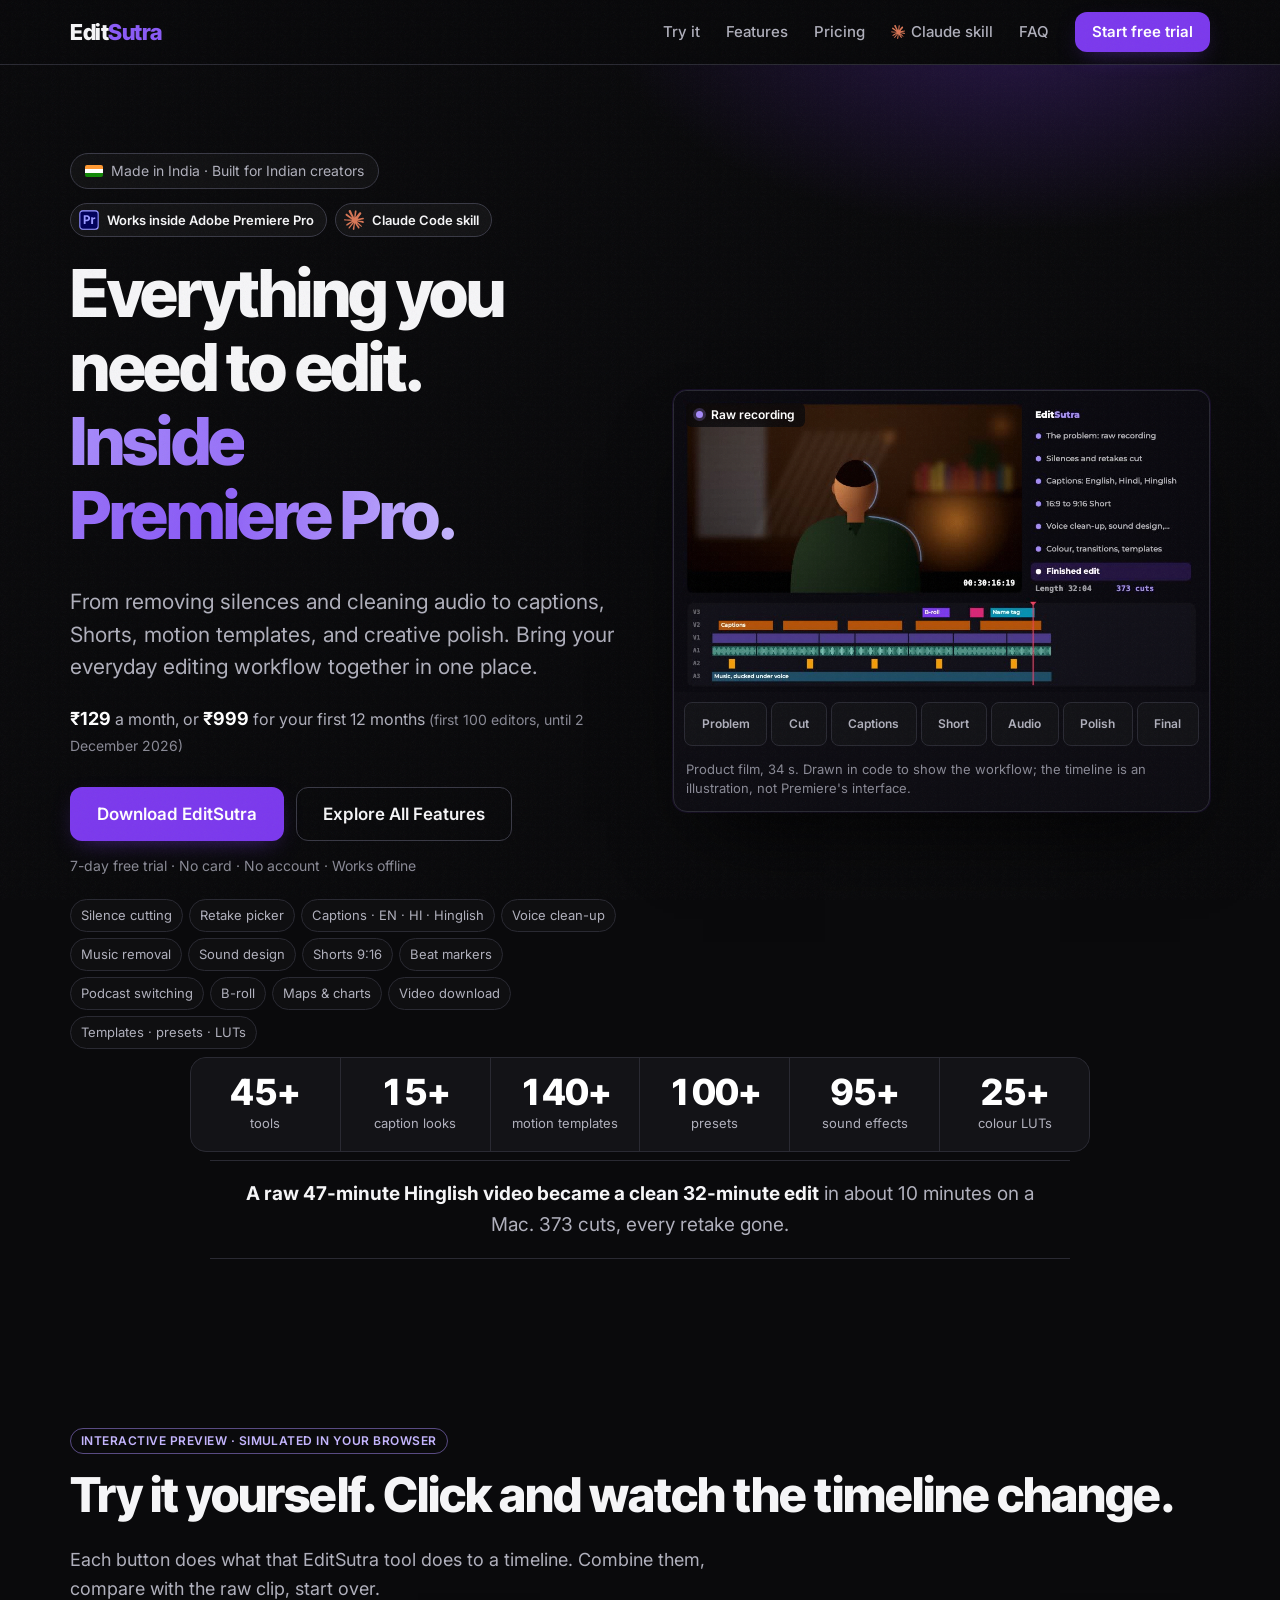
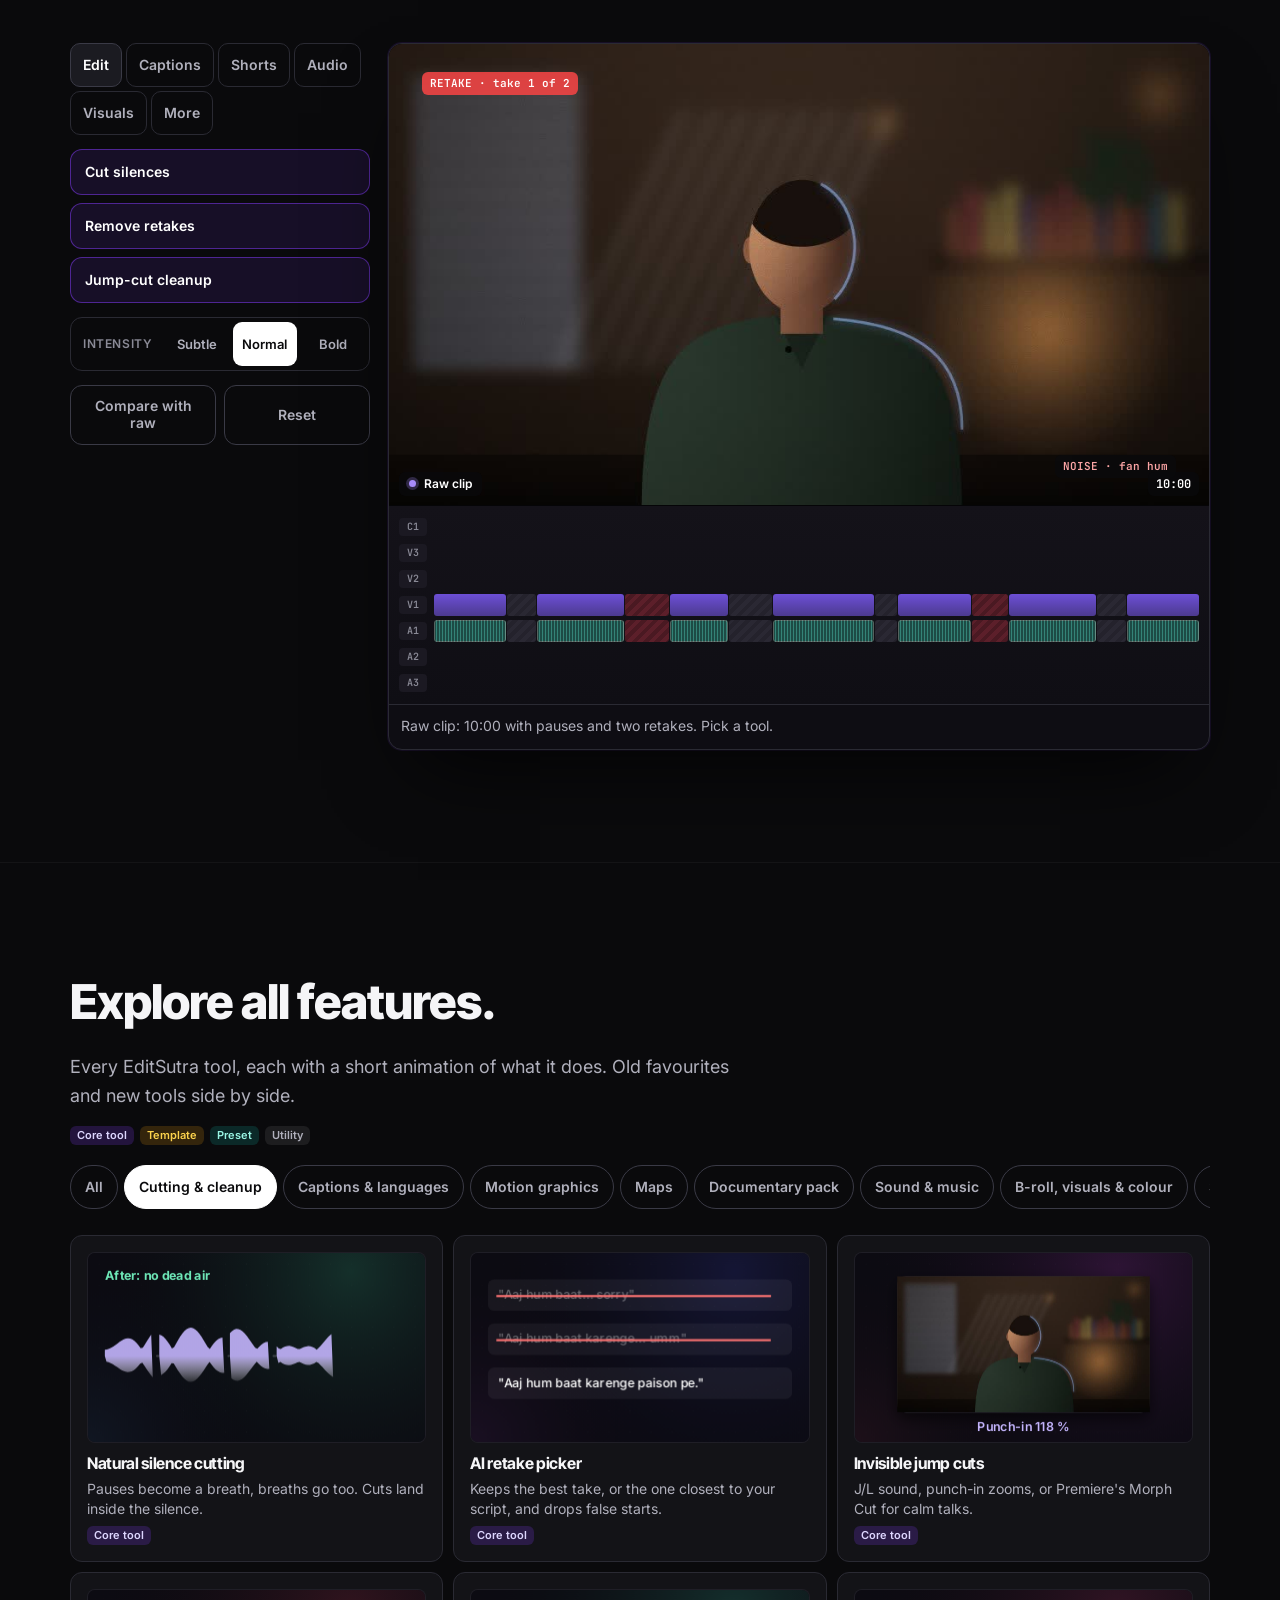
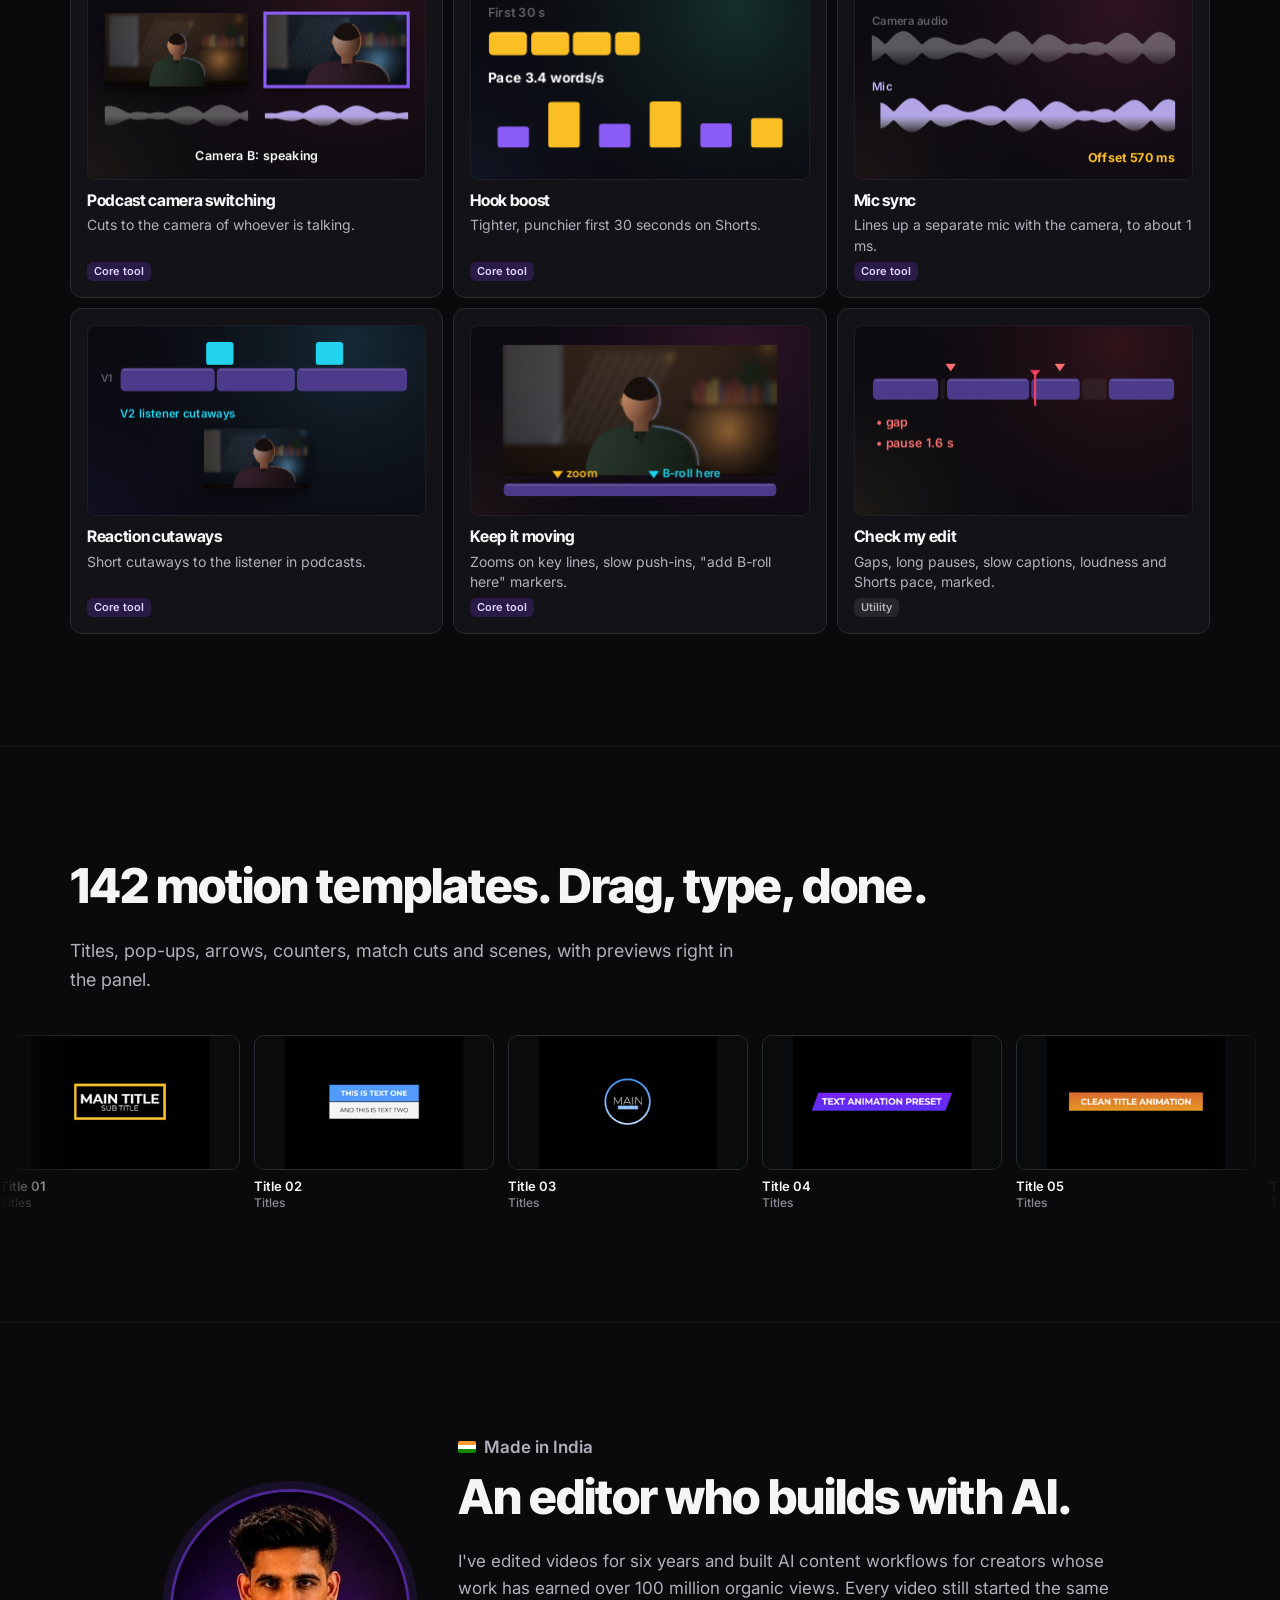
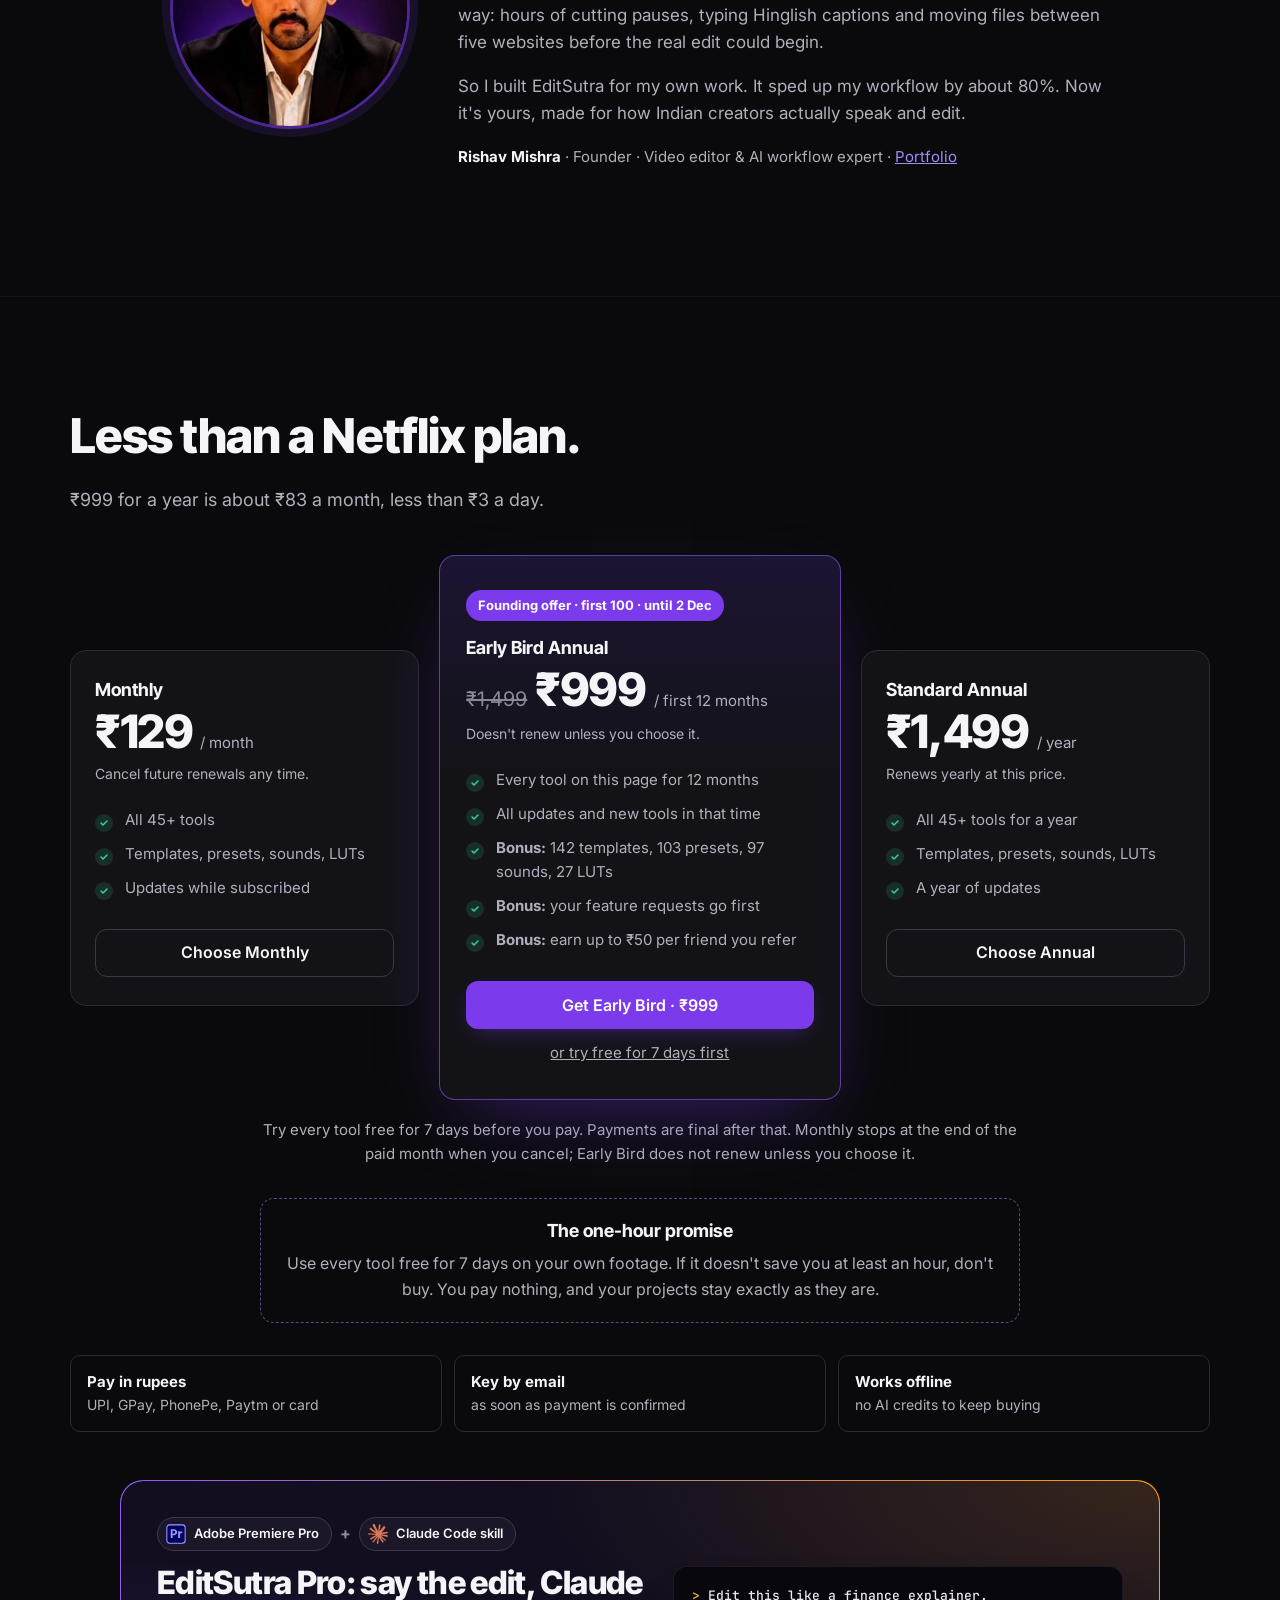
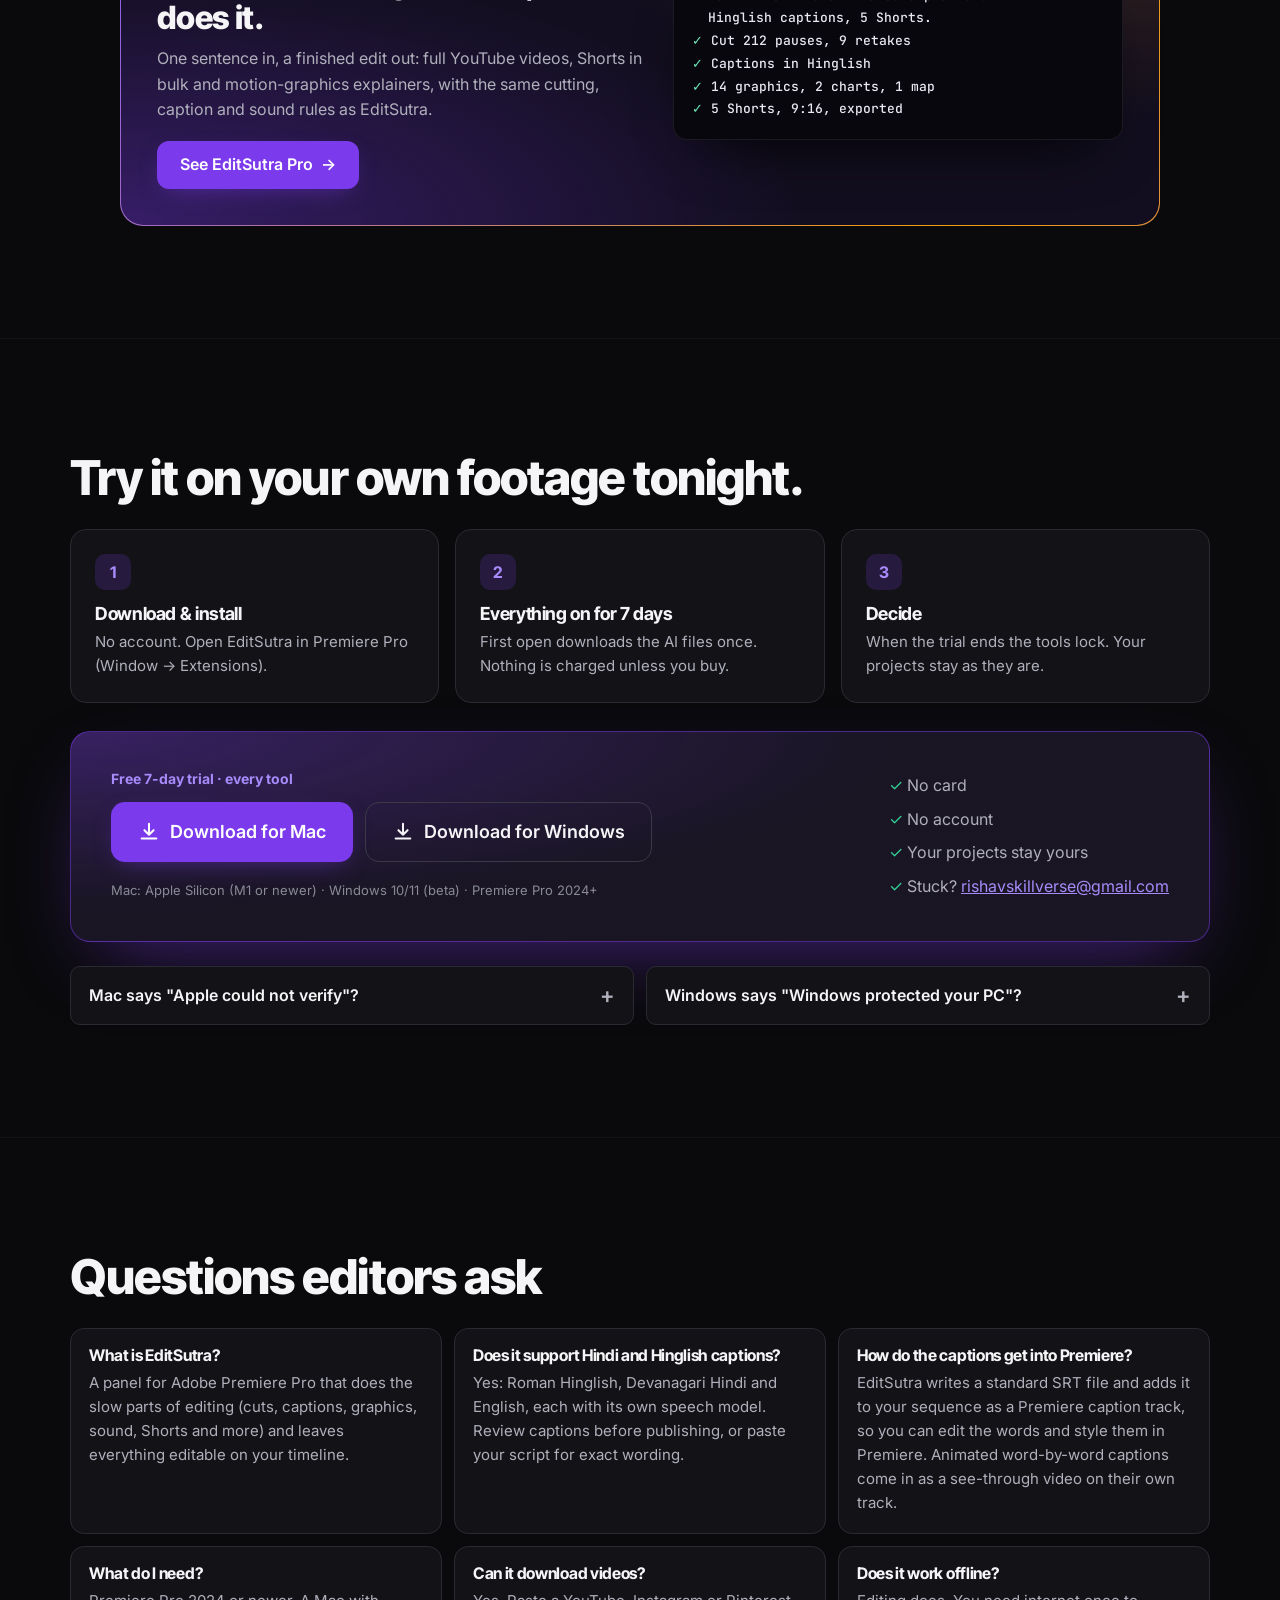
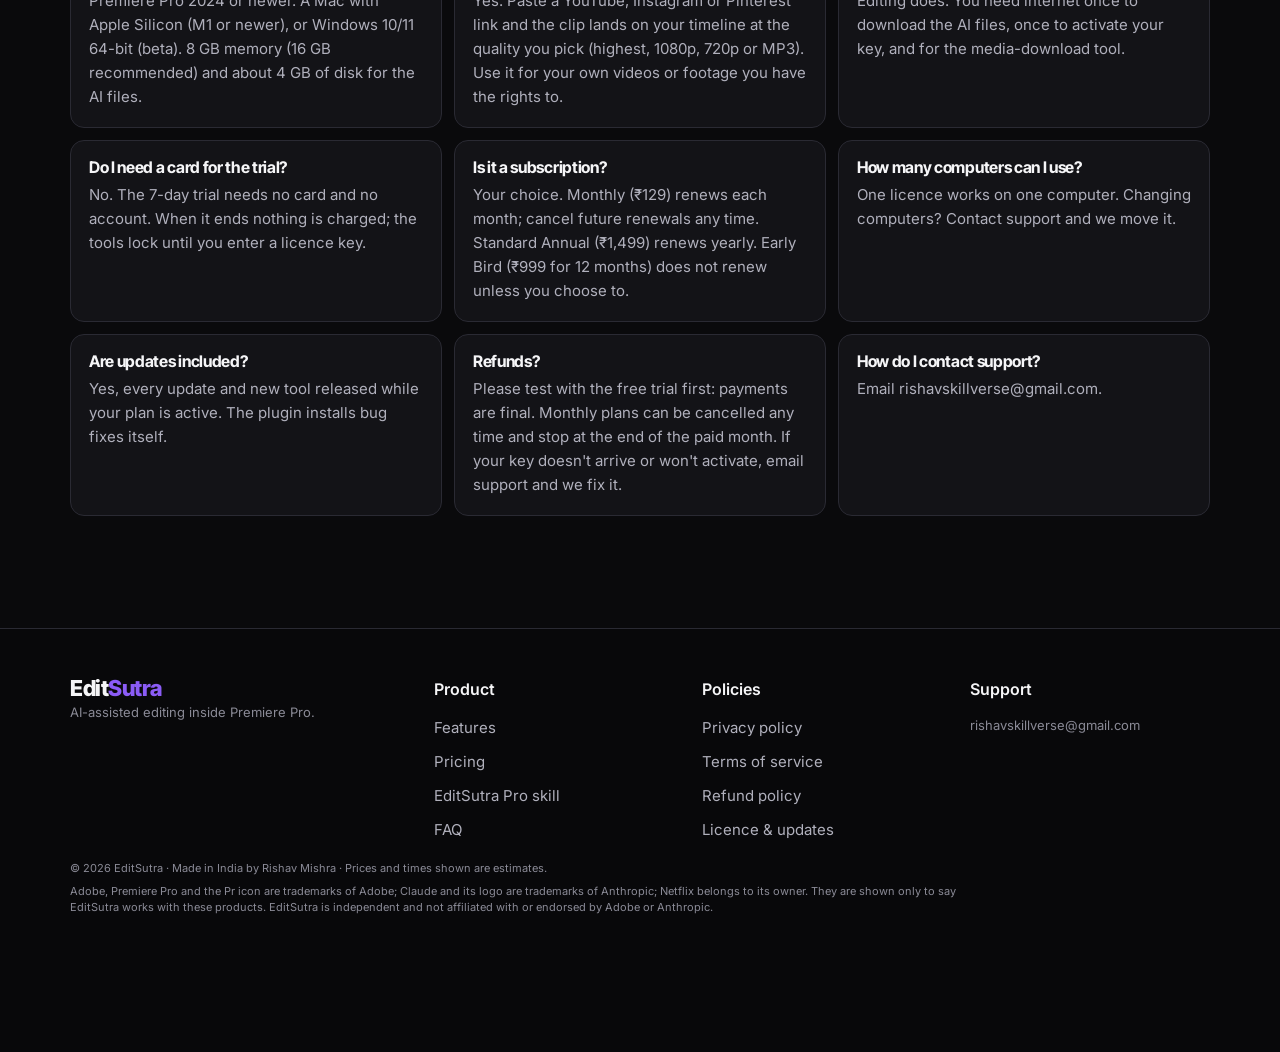
==== index.html @ cefbdf2f "Website source: founding deadline, landing-page pass, perf Co-Authored-By: Claude Opus 5.5 <noreply@" ====
<!doctype html>
<html lang="en">
<head>
<script>if(location.hostname==="rishavm713-create.github.io")location.replace("https://editsutra.github.io/"+location.pathname.replace(/^\/editsutra\/?/,"")+location.search+location.hash)</script>
<meta charset="utf-8">
<meta name="viewport" content="width=device-width, initial-scale=1">
<title>EditSutra: Everything You Need to Edit, Inside Premiere Pro</title>
<meta name="description" content="Silence and retake cutting, Hindi, Hinglish and English captions, voice clean-up, music removal, sound design, Shorts, 140+ templates, presets and LUTs, inside Adobe Premiere Pro. Works offline. Free for 7 days.">
<link rel="canonical" href="https://editsutra.github.io/" id="canonical">
<meta property="og:type" content="website">
<meta property="og:title" content="EditSutra: Raw footage in. Finished video out.">
<meta property="og:description" content="45+ AI editing tools inside Premiere Pro for Hindi, Hinglish and English creators. 7-day free trial. Founding offer: ₹999 for your first 12 months.">
<meta property="og:image" content="https://editsutra.github.io/assets/og.png">
<meta name="twitter:card" content="summary_large_image">
<meta name="theme-color" content="#0a0a0c">
<link rel="icon" href="favicon.svg?v=48" type="image/svg+xml">
<link rel="preconnect" href="https://fonts.googleapis.com">
<link rel="preconnect" href="https://fonts.gstatic.com" crossorigin>
<link href="https://fonts.googleapis.com/css2?family=Inter+Tight:wght@600;700;800&family=Inter:wght@400;500;600&family=JetBrains+Mono:wght@500;600&display=swap" rel="stylesheet">
<link rel="stylesheet" href="styles.css?v=48">
<script type="application/ld+json">{"@context":"https://schema.org","@type":"SoftwareApplication","name":"EditSutra","applicationCategory":"MultimediaApplication","operatingSystem":"macOS, Windows","description":"Editing panel for Adobe Premiere Pro: silence and retake cutting, Hindi, Hinglish and English captions, voice clean-up, music removal, sound design, Shorts, graphics, maps, templates, presets and LUTs. Works offline.","offers":[{"@type":"Offer","price":"999","priceCurrency":"INR","name":"Early Bird Annual"},{"@type":"Offer","price":"129","priceCurrency":"INR","name":"Monthly"},{"@type":"Offer","price":"1499","priceCurrency":"INR","name":"Standard Annual"}],"url":"https://editsutra.github.io/"}</script>
</head>
<body>
<a class="skip" href="#main">Skip to content</a>

<div class="announce" id="announce">
  <div class="wrap announce-in">
    <span><b>Founding offer:</b> 12 months of everything for ₹999. First 100 editors, until 2 December 2026.</span>
    <a href="#pricing" data-track="announce_cta">Claim it <span aria-hidden="true">→</span></a>
  </div>
</div>

<header class="nav" id="nav">
  <div class="wrap nav-in">
    <a class="logo" href="#top" aria-label="EditSutra, back to top">Edit<span>Sutra</span></a>
    <button class="menu-btn" id="menu-btn" aria-expanded="false" aria-controls="menu" aria-label="Open menu"><span></span><span></span></button>
    <nav id="menu" aria-label="Main">
      <a href="#try">Try it</a>
      <a href="#features">Features</a>
      <a href="#pricing">Pricing</a>
      <a class="nav-cl" href="pro.html"><svg class="cl-mark" width="14" height="14" viewBox="0 0 24 24" aria-hidden="true"><path d="m4.7144 15.9555 4.7174-2.6471.079-.2307-.079-.1275h-.2307l-.7893-.0486-2.6956-.0729-2.3375-.0971-2.2646-.1214-.5707-.1215-.5343-.7042.0546-.3522.4797-.3218.686.0608 1.5179.1032 2.2767.1578 1.6514.0972 2.4468.255h.3886l.0546-.1579-.1336-.0971-.1032-.0972L6.973 9.8356l-2.55-1.6879-1.3356-.9714-.7225-.4918-.3643-.4614-.1578-1.0078.6557-.7225.8803.0607.2246.0607.8925.686 1.9064 1.4754 2.4893 1.8336.3643.3035.1457-.1032.0182-.0728-.164-.2733-1.3539-2.4467-1.445-2.4893-.6435-1.032-.17-.6194c-.0607-.255-.1032-.4674-.1032-.7285L6.287.1335 6.6997 0l.9957.1336.419.3642.6192 1.4147 1.0018 2.2282 1.5543 3.0296.4553.8985.2429.8318.091.255h.1579v-.1457l.1275-1.706.2368-2.0947.2307-2.6957.0789-.7589.3764-.9107.7468-.4918.5828.2793.4797.686-.0668.4433-.2853 1.8517-.5586 2.9021-.3643 1.9429h.2125l.2429-.2429.9835-1.3053 1.6514-2.0643.7286-.8196.85-.9046.5464-.4311h1.0321l.759 1.1293-.34 1.1657-1.0625 1.3478-.8804 1.1414-1.2628 1.7-.7893 1.36.0729.1093.1882-.0183 2.8535-.607 1.5421-.2794 1.8396-.3157.8318.3886.091.3946-.3278.8075-1.967.4857-2.3072.4614-3.4364.8136-.0425.0304.0486.0607 1.5482.1457.6618.0364h1.621l3.0175.2247.7892.522.4736.6376-.079.4857-1.2142.6193-1.6393-.3886-3.825-.9107-1.3113-.3279h-.1822v.1093l1.0929 1.0686 2.0035 1.8092 2.5075 2.3314.1275.5768-.3218.4554-.34-.0486-2.2039-1.6575-.85-.7468-1.9246-1.621h-.1275v.17l.4432.6496 2.3436 3.5214.1214 1.0807-.17.3521-.6071.2125-.6679-.1214-1.3721-1.9246L14.38 17.959l-1.1414-1.9428-.1397.079-.674 7.2552-.3156.3703-.7286.2793-.6071-.4614-.3218-.7468.3218-1.4753.3886-1.9246.3157-1.53.2853-1.9004.17-.6314-.0121-.0425-.1397.0182-1.4328 1.9672-2.1796 2.9446-1.7243 1.8456-.4128.164-.7164-.3704.0667-.6618.4008-.5889 2.386-3.0357 1.4389-1.882.929-1.0868-.0062-.1579h-.0546l-6.3385 4.1164-1.1293.1457-.4857-.4554.0608-.7467.2307-.2429 1.9064-1.3114Z" fill="#d97757"/></svg>Claude skill</a>
      <a href="#faq">FAQ</a>
      <a class="btn btn-sm" href="#trial" data-track="trial_cta" data-where="nav">Start free trial</a>
    </nav>
  </div>
</header>

<main id="main">

  <!-- Hero -->
  <section class="hero" id="top">
    <div class="wrap hero-grid">
      <div class="hero-copy">
        <p class="pill reveal"><span class="tricolour" aria-hidden="true"></span>Made in India · Built for Indian creators</p>
        <p class="works reveal"><span class="wk"><i class="wk-pr" aria-hidden="true"><svg viewBox="0 0 24 24"><defs><mask id="prm0"><rect x=".3" y=".3" width="23.4" height="23.4" rx="4.2" fill="#fff"/><path d="M10.15 8.42a2.93 2.93 0 00-1.18-.2 13.9 13.9 0 00-1.09.02v3.36l.39.02h.53c.39 0 .78-.06 1.15-.18.32-.09.6-.28.82-.53.21-.25.31-.59.31-1.03a1.45 1.45 0 00-.93-1.46zM19.75.3H4.25A4.25 4.25 0 000 4.55v14.9c0 2.35 1.9 4.25 4.25 4.25h15.5c2.35 0 4.25-1.9 4.25-4.25V4.55C24 2.2 22.1.3 19.75.3zm-7.09 11.65c-.4.56-.96.98-1.61 1.22-.68.25-1.43.34-2.25.34l-.5-.01-.43-.01v3.21a.12.12 0 01-.11.14H5.82c-.08 0-.12-.04-.12-.13V6.42c0-.07.03-.11.1-.11l.56-.01.76-.02.87-.02.91-.01c.82 0 1.5.1 2.06.31.5.17.96.45 1.34.82.32.32.57.71.73 1.14.15.42.23.85.23 1.3 0 .86-.2 1.57-.6 2.13zm6.82-3.15v1.95c0 .08-.05.11-.16.11a4.35 4.35 0 00-1.92.37c-.19.09-.37.21-.51.37v5.1c0 .1-.04.14-.13.14h-1.97a.14.14 0 01-.16-.12v-5.58l-.01-.75-.02-.78c0-.23-.02-.45-.04-.68a.1.1 0 01.07-.11h1.78c.1 0 .18.07.2.16a3.03 3.03 0 01.13.92c.3-.35.67-.64 1.08-.86a3.1 3.1 0 011.52-.39c.07-.01.13.04.14.11v.04z" fill="#000"/></mask></defs><rect x=".3" y=".3" width="23.4" height="23.4" rx="4.2" fill="#00005b"/><rect width="24" height="24" fill="#9999ff" mask="url(#prm0)"/><rect x="1" y="1" width="22" height="22" rx="3.6" fill="none" stroke="#9999ff" stroke-width="1.3"/></svg></i>Works inside Adobe Premiere Pro</span><span class="wk"><i class="wk-cl" aria-hidden="true"><svg viewBox="0 0 24 24"><path d="m4.7144 15.9555 4.7174-2.6471.079-.2307-.079-.1275h-.2307l-.7893-.0486-2.6956-.0729-2.3375-.0971-2.2646-.1214-.5707-.1215-.5343-.7042.0546-.3522.4797-.3218.686.0608 1.5179.1032 2.2767.1578 1.6514.0972 2.4468.255h.3886l.0546-.1579-.1336-.0971-.1032-.0972L6.973 9.8356l-2.55-1.6879-1.3356-.9714-.7225-.4918-.3643-.4614-.1578-1.0078.6557-.7225.8803.0607.2246.0607.8925.686 1.9064 1.4754 2.4893 1.8336.3643.3035.1457-.1032.0182-.0728-.164-.2733-1.3539-2.4467-1.445-2.4893-.6435-1.032-.17-.6194c-.0607-.255-.1032-.4674-.1032-.7285L6.287.1335 6.6997 0l.9957.1336.419.3642.6192 1.4147 1.0018 2.2282 1.5543 3.0296.4553.8985.2429.8318.091.255h.1579v-.1457l.1275-1.706.2368-2.0947.2307-2.6957.0789-.7589.3764-.9107.7468-.4918.5828.2793.4797.686-.0668.4433-.2853 1.8517-.5586 2.9021-.3643 1.9429h.2125l.2429-.2429.9835-1.3053 1.6514-2.0643.7286-.8196.85-.9046.5464-.4311h1.0321l.759 1.1293-.34 1.1657-1.0625 1.3478-.8804 1.1414-1.2628 1.7-.7893 1.36.0729.1093.1882-.0183 2.8535-.607 1.5421-.2794 1.8396-.3157.8318.3886.091.3946-.3278.8075-1.967.4857-2.3072.4614-3.4364.8136-.0425.0304.0486.0607 1.5482.1457.6618.0364h1.621l3.0175.2247.7892.522.4736.6376-.079.4857-1.2142.6193-1.6393-.3886-3.825-.9107-1.3113-.3279h-.1822v.1093l1.0929 1.0686 2.0035 1.8092 2.5075 2.3314.1275.5768-.3218.4554-.34-.0486-2.2039-1.6575-.85-.7468-1.9246-1.621h-.1275v.17l.4432.6496 2.3436 3.5214.1214 1.0807-.17.3521-.6071.2125-.6679-.1214-1.3721-1.9246L14.38 17.959l-1.1414-1.9428-.1397.079-.674 7.2552-.3156.3703-.7286.2793-.6071-.4614-.3218-.7468.3218-1.4753.3886-1.9246.3157-1.53.2853-1.9004.17-.6314-.0121-.0425-.1397.0182-1.4328 1.9672-2.1796 2.9446-1.7243 1.8456-.4128.164-.7164-.3704.0667-.6618.4008-.5889 2.386-3.0357 1.4389-1.882.929-1.0868-.0062-.1579h-.0546l-6.3385 4.1164-1.1293.1457-.4857-.4554.0608-.7467.2307-.2429 1.9064-1.3114Z" fill="#d97757"/></svg></i>Claude Code skill</span></p>
        <h1 class="reveal">Everything you need to edit.<br><span class="hl">Inside Premiere&nbsp;Pro.</span></h1>
        <p class="sub reveal">From removing silences and cleaning audio to captions, Shorts, motion templates, and creative polish. Bring your everyday editing workflow together in one place.</p>
        <p class="hero-price reveal"><b>₹129</b> a month, or <b>₹999</b> for your first 12 months <span>(first 100 editors, until 2 December 2026)</span></p>
        <div class="ctas reveal">
          <a class="btn btn-lg" href="#trial" data-track="trial_cta" data-where="hero">Download EditSutra</a>
          <a class="btn btn-ghost btn-lg" href="#features" data-track="features_cta">Explore All Features</a>
        </div>
        <p class="micro reveal">7-day free trial · No card · No account · Works offline</p>
        <ul class="hero-tools reveal" aria-label="Some of the tools inside">
          <li>Silence cutting</li><li>Retake picker</li><li>Captions · EN · HI · Hinglish</li><li>Voice clean-up</li><li>Music removal</li><li>Sound design</li><li>Shorts 9:16</li><li>Beat markers</li><li>Podcast switching</li><li>B-roll</li><li>Maps &amp; charts</li><li>Video download</li><li>Templates · presets · LUTs</li>
        </ul>
      </div>
      <div class="hero-media reveal" id="demo">
        <figure class="film">
          <div class="monitor"><video id="hero-video" src="assets/gfx/reel.mp4" poster="assets/gfx/reel.jpg" autoplay muted loop playsinline preload="auto" aria-label="Product film: editing problems in a raw recording, then EditSutra cuts silences and retakes, adds captions, makes a 9:16 Short, cleans the audio, adds colour and templates, and ends on the finished edit and a download button"></video>
            <p class="bay-tool" id="bay-tool" aria-hidden="true"><i></i><span>Raw recording</span></p></div>
          <div class="film-steps" id="film-steps" role="group" aria-label="Jump to a step of the film">
            <button data-t="0">Problem</button><button data-t="4">Cut</button><button data-t="8.5">Captions</button><button data-t="13">Short</button><button data-t="17.5">Audio</button><button data-t="22">Polish</button><button data-t="27">Final</button>
          </div>
          <figcaption class="fine">Product film, 34 s. Drawn in code to show the workflow; the timeline is an illustration, not Premiere's interface.</figcaption>
        </figure>
      </div>
    </div>
    <div class="wrap">
      <ul class="big-nums reveal" aria-label="What is inside EditSutra">
        <li><b>45+</b><span>tools</span></li><li><b>15+</b><span>caption looks</span></li><li><b>140+</b><span>motion templates</span></li><li><b>100+</b><span>presets</span></li><li><b>95+</b><span>sound effects</span></li><li><b>25+</b><span>colour LUTs</span></li>
      </ul>
      <p class="proof reveal"><b>A raw 47-minute Hinglish video became a clean 32-minute edit</b> in about 10 minutes on a Mac. 373 cuts, every retake gone.</p>
    </div>
  </section>

  <!-- Try it -->
  <section class="section try" id="try">
    <div class="wrap">
      <p class="soon-tag sim reveal">Interactive preview · simulated in your browser</p>
      <h2 class="reveal">Try it yourself. Click and watch the timeline change.</h2>
      <p class="lede reveal">Each button does what that EditSutra tool does to a timeline. Combine them, compare with the raw clip, start over.</p>
      <div class="pg reveal" id="pg">
        <div class="pg-side">
          <div class="pg-cats" role="tablist" aria-label="Tool groups">
            <button role="tab" aria-selected="true" data-cat="edit">Edit</button><button role="tab" aria-selected="false" data-cat="cc">Captions</button><button role="tab" aria-selected="false" data-cat="shorts">Shorts</button><button role="tab" aria-selected="false" data-cat="audio">Audio</button><button role="tab" aria-selected="false" data-cat="vis">Visuals</button><button role="tab" aria-selected="false" data-cat="more">More</button>
          </div>
          <div class="pg-ops" role="tabpanel">
            <div data-cat="edit"><button data-op="cut">Cut silences</button><button data-op="retakes">Remove retakes</button><button data-op="jump">Jump-cut cleanup</button></div>
            <div data-cat="cc" hidden>
              <div class="pg-lang" role="radiogroup" aria-label="Caption language"><button role="radio" aria-checked="false" data-lang="hinglish">Hinglish</button><button role="radio" aria-checked="false" data-lang="hi">हिंदी</button><button role="radio" aria-checked="true" data-lang="en">English</button></div>
              <button data-op="cc">Add captions</button><button data-op="anim">Animated word by word</button>
            </div>
            <div data-cat="shorts" hidden><button data-op="short">Make a Short (9:16)</button><button data-op="reframe">Auto reframe</button></div>
            <div data-cat="audio" hidden><button data-op="voice">Voice clean-up</button><button data-op="sfx">Sound design</button><button data-op="duck">Music, ducked under voice</button></div>
            <div data-cat="vis" hidden><button data-op="lut">LUT: warm film</button><button data-op="trans">Transitions on cuts</button><button data-op="title">Motion title</button><button data-op="zoom">Auto zoom</button><button data-op="tag">Name tag</button><button data-op="preset">Film look preset</button></div>
            <div data-cat="more" hidden><button data-op="multicam">Podcast / multicam switch</button><button data-op="broll">Add B-roll</button><button data-op="download">Download a video</button>
              <p class="pg-h">Recipes</p><button data-recipe="cut retakes jump voice cc">Clean talking head</button><button data-recipe="short reframe anim zoom sfx">Fast Reel</button><button data-recipe="cut cc tag title duck lut">Calm explainer</button><button data-recipe="multicam voice cc duck">Podcast clip</button><button data-recipe="broll trans lut preset duck sfx">B-roll story</button></div>
          </div>
          <div class="pg-int" role="radiogroup" aria-label="Intensity"><span>Intensity</span><button role="radio" aria-checked="false" data-int="0">Subtle</button><button role="radio" aria-checked="true" data-int="1">Normal</button><button role="radio" aria-checked="false" data-int="2">Bold</button></div>
          <div class="pg-foot"><button class="ghost" id="pg-compare" aria-pressed="false">Compare with raw</button><button class="ghost" id="pg-reset">Reset</button></div>
        </div>
        <div class="edit-bay pg-bay">
          <div class="pg-stage" id="pg-stage">
            <div class="pg-frame" id="pg-frame">
              <video class="cam a" src="assets/gfx/plate-a.mp4" poster="assets/gfx/plate-a.jpg" muted loop playsinline autoplay preload="metadata" aria-hidden="true"></video>
              <video class="cam b" src="assets/gfx/plate-b.mp4" poster="assets/gfx/plate-b.jpg" muted loop playsinline preload="none" aria-hidden="true"></video>
              <video class="cam desk" src="assets/gfx/plate-desk.mp4" poster="assets/gfx/plate-desk.jpg" muted loop playsinline preload="none" aria-hidden="true"></video>
              <div class="fx-grain" aria-hidden="true"></div><div class="fx-bars" aria-hidden="true"></div><div class="fx-flash" aria-hidden="true"></div>
              <p class="fx-title" aria-hidden="true">My editing setup</p>
              <p class="fx-tag" aria-hidden="true"><b>Kabir Rao</b><span>Tech creator</span></p>
              <p class="fx-cc" id="pg-cc" aria-hidden="true"></p>
              <p class="fx-sfx" id="pg-sfx" aria-hidden="true"></p>
            </div>
            <p class="bay-tool"><i></i><span id="pg-chip">Raw clip</span></p>
            <p class="pg-len" id="pg-len">10:00</p>
          </div>
          <div class="tracks pg-tracks" aria-hidden="true">
            <div class="trk"><b>C1</b><div class="lane" id="pg-c"></div></div>
            <div class="trk"><b>V3</b><div class="lane" id="pg-v3"></div></div>
            <div class="trk"><b>V2</b><div class="lane" id="pg-v2"></div></div>
            <div class="trk"><b>V1</b><div class="lane flex" id="pg-v1"></div></div>
            <div class="trk"><b>A1</b><div class="lane flex" id="pg-a1"></div></div>
            <div class="trk"><b>A2</b><div class="lane" id="pg-a2"></div></div>
            <div class="trk"><b>A3</b><div class="lane" id="pg-a3"></div></div>
          </div>
          <p class="pg-status" id="pg-status" role="status" aria-live="polite">Raw clip: 10:00 with pauses and two retakes. Pick a tool.</p>
        </div>
      </div>
    </div>
  </section>

  <!-- Feature library -->
  <section class="section lib-sec" id="features">
    <div class="wrap">
      <h2 class="reveal">Explore all features.</h2>
      <p class="lede reveal">Every EditSutra tool, each with a short animation of what it does. Old favourites and new tools side by side.</p>
      <p class="k-legend reveal"><span class="kb core">Core tool</span><span class="kb template">Template</span><span class="kb preset">Preset</span><span class="kb utility">Utility</span></p>
      <div class="lib-tabs reveal" role="tablist" aria-label="Feature groups" id="lib-tabs"></div>
      <div class="lib-grid" id="lib-grid" role="tabpanel" aria-live="polite"></div>
    </div>
  </section>

  <!-- Templates -->
  <section class="section templates" id="templates">
    <div class="wrap">
      <h2 class="reveal">142 motion templates. Drag, type, done.</h2>
      <p class="lede reveal">Titles, pop-ups, arrows, counters, match cuts and scenes, with previews right in the panel.</p>
    </div>
    <div class="marquee" aria-label="Some of the included templates">
      <div class="marquee-track" id="tpl-track"></div>
    </div>
  </section>

  <!-- Founder -->
  <section class="section founder">
    <div class="wrap founder-in reveal">
      <img src="assets/founder.jpg" alt="Rishav Mishra, founder of EditSutra" width="400" height="400" loading="lazy">
      <div class="founder-copy">
        <p class="made">Made in India</p>
        <h2>An editor who builds with AI.</h2>
        <p>I've edited videos for six years and built AI content workflows for creators whose work has earned over 100 million organic views. Every video still started the same way: hours of cutting pauses, typing Hinglish captions and moving files between five websites before the real edit could begin.</p>
        <p>So I built EditSutra for my own work. It sped up my workflow by about 80%. Now it's yours, made for how Indian creators actually speak and edit.</p>
        <p class="sig"><b>Rishav Mishra</b> · Founder · Video editor &amp; AI workflow expert · <a href="https://rishavmishra.framer.website/" rel="noopener" target="_blank">Portfolio</a></p>
      </div>
    </div>
  </section>

  <!-- Pricing -->
  <section class="section pricing" id="pricing">
    <div class="wrap">
      <h2 class="reveal">Less than a Netflix plan.</h2>
      <p class="lede reveal">₹999 for a year is about ₹83 a month, less than ₹3 a day.</p>

      <div class="plans">
        <article class="plan reveal">
          <p class="plan-name">Monthly</p>
          <div class="deal"><b>₹129</b><em class="per">/ month</em></div>
          <p class="plan-note">Cancel future renewals any time.</p>
          <ul class="ticks small">
            <li>All 45+ tools</li>
            <li>Templates, presets, sounds, LUTs</li>
            <li>Updates while subscribed</li>
          </ul>
          <a class="btn btn-ghost js-buy" href="#pricing" data-track="checkout_start" data-plan="Monthly · ₹129 / month">Choose Monthly</a>
        </article>

        <article class="plan plan-hot reveal">
          <p class="plan-badge">Founding offer · first 100 · until 2 Dec</p>
          <p class="plan-name">Early Bird Annual</p>
          <div class="deal"><s>₹1,499</s><b>₹999</b><em class="per">/ first 12 months</em></div>
          <p class="plan-note">Doesn't renew unless you choose it.</p>
          <ul class="ticks small">
            <li>Every tool on this page for 12 months</li>
            <li>All updates and new tools in that time</li>
            <li><b>Bonus:</b> 142 templates, 103 presets, 97 sounds, 27 LUTs</li>
            <li><b>Bonus:</b> your feature requests go first</li>
            <li><b>Bonus:</b> earn up to ₹50 per friend you refer</li>
          </ul>
          <a class="btn js-buy" href="#pricing" data-track="checkout_start" data-plan="Early Bird Annual · ₹999 for 12 months">Get Early Bird · ₹999</a>
          <a class="text-link" href="#trial" data-track="trial_cta" data-where="pricing">or try free for 7 days first</a>
        </article>

        <article class="plan reveal">
          <p class="plan-name">Standard Annual</p>
          <div class="deal"><b>₹1,499</b><em class="per">/ year</em></div>
          <p class="plan-note">Renews yearly at this price.</p>
          <ul class="ticks small">
            <li>All 45+ tools for a year</li>
            <li>Templates, presets, sounds, LUTs</li>
            <li>A year of updates</li>
          </ul>
          <a class="btn btn-ghost js-buy" href="#pricing" data-track="checkout_start" data-plan="Standard Annual · ₹1,499 / year">Choose Annual</a>
        </article>
      </div>

      <p class="plan-terms reveal">Try every tool free for 7 days before you pay. Payments are final after that. Monthly stops at the end of the paid month when you cancel; Early Bird does not renew unless you choose it.</p>

      <form class="order" id="order-form" hidden novalidate>
        <p class="order-h" id="order-plan">Your order: Early Bird Annual · ₹999 for 12 months</p>
        <div class="fields">
          <label>Name<input name="name" autocomplete="name" required maxlength="80"></label>
          <label>Email <span class="hint">(your licence key is sent here)</span><input name="email" type="email" autocomplete="email" required maxlength="120"></label>
          <label>WhatsApp number<input name="whatsapp" type="tel" autocomplete="tel" inputmode="tel" placeholder="+91 98765 43210" required maxlength="20"></label>
        </div>
        <button class="btn" type="submit" data-track="order_request">Send my order</button>
        <p class="checkout-msg" id="checkout-msg" role="status" hidden></p>
      </form>

      <div class="promise reveal">
        <b>The one-hour promise</b>
        <p>Use every tool free for 7 days on your own footage. If it doesn't save you at least an hour, don't buy. You pay nothing, and your projects stay exactly as they are.</p>
      </div>
      <ul class="pay-trust reveal" aria-label="How paying works">
        <li><b>Pay in rupees</b>UPI, GPay, PhonePe, Paytm or card</li>
        <li><b>Key by email</b>as soon as payment is confirmed</li>
        <li><b>Works offline</b>no AI credits to keep buying</li>
      </ul>

      <!-- logos: Simple Icons (CC0) paths; trademark note in the footer -->
      <!-- data-status: next -->
      <a class="pro-card reveal" href="pro.html" data-track="pro_cta">
        <div class="pro-card-copy">
          <p class="works"><span class="wk"><i class="wk-pr" aria-hidden="true"><svg viewBox="0 0 24 24"><defs><mask id="prm1"><rect x=".3" y=".3" width="23.4" height="23.4" rx="4.2" fill="#fff"/><path d="M10.15 8.42a2.93 2.93 0 00-1.18-.2 13.9 13.9 0 00-1.09.02v3.36l.39.02h.53c.39 0 .78-.06 1.15-.18.32-.09.6-.28.82-.53.21-.25.31-.59.31-1.03a1.45 1.45 0 00-.93-1.46zM19.75.3H4.25A4.25 4.25 0 000 4.55v14.9c0 2.35 1.9 4.25 4.25 4.25h15.5c2.35 0 4.25-1.9 4.25-4.25V4.55C24 2.2 22.1.3 19.75.3zm-7.09 11.65c-.4.56-.96.98-1.61 1.22-.68.25-1.43.34-2.25.34l-.5-.01-.43-.01v3.21a.12.12 0 01-.11.14H5.82c-.08 0-.12-.04-.12-.13V6.42c0-.07.03-.11.1-.11l.56-.01.76-.02.87-.02.91-.01c.82 0 1.5.1 2.06.31.5.17.96.45 1.34.82.32.32.57.71.73 1.14.15.42.23.85.23 1.3 0 .86-.2 1.57-.6 2.13zm6.82-3.15v1.95c0 .08-.05.11-.16.11a4.35 4.35 0 00-1.92.37c-.19.09-.37.21-.51.37v5.1c0 .1-.04.14-.13.14h-1.97a.14.14 0 01-.16-.12v-5.58l-.01-.75-.02-.78c0-.23-.02-.45-.04-.68a.1.1 0 01.07-.11h1.78c.1 0 .18.07.2.16a3.03 3.03 0 01.13.92c.3-.35.67-.64 1.08-.86a3.1 3.1 0 011.52-.39c.07-.01.13.04.14.11v.04z" fill="#000"/></mask></defs><rect x=".3" y=".3" width="23.4" height="23.4" rx="4.2" fill="#00005b"/><rect width="24" height="24" fill="#9999ff" mask="url(#prm1)"/><rect x="1" y="1" width="22" height="22" rx="3.6" fill="none" stroke="#9999ff" stroke-width="1.3"/></svg></i>Adobe Premiere Pro</span><span class="wk-plus" aria-hidden="true">+</span><span class="wk"><i class="wk-cl" aria-hidden="true"><svg viewBox="0 0 24 24"><path d="m4.7144 15.9555 4.7174-2.6471.079-.2307-.079-.1275h-.2307l-.7893-.0486-2.6956-.0729-2.3375-.0971-2.2646-.1214-.5707-.1215-.5343-.7042.0546-.3522.4797-.3218.686.0608 1.5179.1032 2.2767.1578 1.6514.0972 2.4468.255h.3886l.0546-.1579-.1336-.0971-.1032-.0972L6.973 9.8356l-2.55-1.6879-1.3356-.9714-.7225-.4918-.3643-.4614-.1578-1.0078.6557-.7225.8803.0607.2246.0607.8925.686 1.9064 1.4754 2.4893 1.8336.3643.3035.1457-.1032.0182-.0728-.164-.2733-1.3539-2.4467-1.445-2.4893-.6435-1.032-.17-.6194c-.0607-.255-.1032-.4674-.1032-.7285L6.287.1335 6.6997 0l.9957.1336.419.3642.6192 1.4147 1.0018 2.2282 1.5543 3.0296.4553.8985.2429.8318.091.255h.1579v-.1457l.1275-1.706.2368-2.0947.2307-2.6957.0789-.7589.3764-.9107.7468-.4918.5828.2793.4797.686-.0668.4433-.2853 1.8517-.5586 2.9021-.3643 1.9429h.2125l.2429-.2429.9835-1.3053 1.6514-2.0643.7286-.8196.85-.9046.5464-.4311h1.0321l.759 1.1293-.34 1.1657-1.0625 1.3478-.8804 1.1414-1.2628 1.7-.7893 1.36.0729.1093.1882-.0183 2.8535-.607 1.5421-.2794 1.8396-.3157.8318.3886.091.3946-.3278.8075-1.967.4857-2.3072.4614-3.4364.8136-.0425.0304.0486.0607 1.5482.1457.6618.0364h1.621l3.0175.2247.7892.522.4736.6376-.079.4857-1.2142.6193-1.6393-.3886-3.825-.9107-1.3113-.3279h-.1822v.1093l1.0929 1.0686 2.0035 1.8092 2.5075 2.3314.1275.5768-.3218.4554-.34-.0486-2.2039-1.6575-.85-.7468-1.9246-1.621h-.1275v.17l.4432.6496 2.3436 3.5214.1214 1.0807-.17.3521-.6071.2125-.6679-.1214-1.3721-1.9246L14.38 17.959l-1.1414-1.9428-.1397.079-.674 7.2552-.3156.3703-.7286.2793-.6071-.4614-.3218-.7468.3218-1.4753.3886-1.9246.3157-1.53.2853-1.9004.17-.6314-.0121-.0425-.1397.0182-1.4328 1.9672-2.1796 2.9446-1.7243 1.8456-.4128.164-.7164-.3704.0667-.6618.4008-.5889 2.386-3.0357 1.4389-1.882.929-1.0868-.0062-.1579h-.0546l-6.3385 4.1164-1.1293.1457-.4857-.4554.0608-.7467.2307-.2429 1.9064-1.3114Z" fill="#d97757"/></svg></i>Claude Code skill</span></p>
          <h3>EditSutra Pro: say the edit, Claude does it.</h3>
          <p>One sentence in, a finished edit out: full YouTube videos, Shorts in bulk and motion-graphics explainers, with the same cutting, caption and sound rules as EditSutra.</p>
          <span class="btn">See EditSutra Pro <span aria-hidden="true">→</span></span>
        </div>
        <pre class="pro-term" aria-label="A request typed to EditSutra Pro and the steps it runs"><span class="d">&gt;</span> Edit this like a finance explainer.
  Hinglish captions, 5 Shorts.
<span class="ok">✓</span> Cut 212 pauses, 9 retakes
<span class="ok">✓</span> Captions in Hinglish
<span class="ok">✓</span> 14 graphics, 2 charts, 1 map
<span class="ok">✓</span> 5 Shorts, 9:16, exported</pre>
      </a>
    </div>
  </section>

  <!-- Trial -->
  <section class="section trial" id="trial">
    <div class="wrap">
      <h2 class="reveal">Try it on your own footage tonight.</h2>
      <ol class="steps">
        <li class="reveal"><b>1</b><h3>Download &amp; install</h3><p>No account. Open EditSutra in Premiere Pro (Window → Extensions).</p></li>
        <li class="reveal"><b>2</b><h3>Everything on for 7 days</h3><p>First open downloads the AI files once. Nothing is charged unless you buy.</p></li>
        <li class="reveal"><b>3</b><h3>Decide</h3><p>When the trial ends the tools lock. Your projects stay as they are.</p></li>
      </ol>
      <div class="dl-card reveal">
        <div class="dl-main">
          <p class="dl-k">Free 7-day trial · every tool</p>
          <a class="btn btn-xl" id="dl-mac" href="https://github.com/rishavm713-create/editsutra/releases/download/v1.0.0-beta.1/EditSutra-beta-mac.pkg" data-track="download_click" data-os="mac"><svg viewBox="0 0 24 24" aria-hidden="true"><path d="M12 3v12m0 0l-5-5m5 5l5-5M4 19h16"/></svg>Download for Mac</a>
          <a class="btn btn-xl btn-ghost" id="dl-win" href="https://github.com/rishavm713-create/editsutra/releases/download/v1.0.0-beta.1/EditSutra-beta-windows.zip" data-track="download_click" data-os="windows"><svg viewBox="0 0 24 24" aria-hidden="true"><path d="M12 3v12m0 0l-5-5m5 5l5-5M4 19h16"/></svg>Download for Windows</a>
          <p class="dl-meta">Mac: Apple Silicon (M1 or newer) · Windows 10/11 (beta) · Premiere Pro 2024+</p>
        </div>
        <ul class="dl-why"><li>No card</li><li>No account</li><li>Your projects stay yours</li><li>Stuck? <a href="mailto:rishavskillverse@gmail.com?subject=EditSutra%20help&amp;body=My%20computer%20(Mac%2FWindows)%3A%0APremiere%20version%3A%0AWhat%20happened%3A">rishavskillverse@gmail.com</a></li></ul>
      </div>
      <p class="dl-msg" id="dl-msg" role="status" hidden></p>
      <div class="install-help reveal">
        <details><summary>Mac says "Apple could not verify"?</summary><p>Normal for new beta software. Click <b>Done</b>, open <b>System Settings → Privacy &amp; Security</b>, scroll down and click <b>Open Anyway</b> next to EditSutra. You only do this once.</p></details>
        <details><summary>Windows says "Windows protected your PC"?</summary><p>Click <b>More info</b>, then <b>Run anyway</b>. EditSutra runs fully on your computer and never uploads your videos.</p></details>
      </div>
    </div>
  </section>

  <!-- FAQ -->
  <section class="section faq" id="faq">
    <div class="wrap">
      <h2 class="reveal">Questions editors ask</h2>
      <div class="answers">
        <article class="ans"><h3>What is EditSutra?</h3><p>A panel for Adobe Premiere Pro that does the slow parts of editing (cuts, captions, graphics, sound, Shorts and more) and leaves everything editable on your timeline.</p></article>
        <article class="ans"><h3>Does it support Hindi and Hinglish captions?</h3><p>Yes: Roman Hinglish, Devanagari Hindi and English, each with its own speech model. Review captions before publishing, or paste your script for exact wording.</p></article>
        <article class="ans"><h3>How do the captions get into Premiere?</h3><p>EditSutra writes a standard SRT file and adds it to your sequence as a Premiere caption track, so you can edit the words and style them in Premiere. Animated word-by-word captions come in as a see-through video on their own track.</p></article>
        <article class="ans"><h3>What do I need?</h3><p>Premiere Pro 2024 or newer. A Mac with Apple Silicon (M1 or newer), or Windows 10/11 64-bit (beta). 8 GB memory (16 GB recommended) and about 4 GB of disk for the AI files.</p></article>
        <article class="ans"><h3>Can it download videos?</h3><p>Yes. Paste a YouTube, Instagram or Pinterest link and the clip lands on your timeline at the quality you pick (highest, 1080p, 720p or MP3). Use it for your own videos or footage you have the rights to.</p></article>
        <article class="ans"><h3>Does it work offline?</h3><p>Editing does. You need internet once to download the AI files, once to activate your key, and for the media-download tool.</p></article>
        <article class="ans"><h3>Do I need a card for the trial?</h3><p>No. The 7-day trial needs no card and no account. When it ends nothing is charged; the tools lock until you enter a licence key.</p></article>
        <article class="ans"><h3>Is it a subscription?</h3><p>Your choice. Monthly (₹129) renews each month; cancel future renewals any time. Standard Annual (₹1,499) renews yearly. Early Bird (₹999 for 12 months) does not renew unless you choose to.</p></article>
        <article class="ans"><h3>How many computers can I use?</h3><p>One licence works on one computer. Changing computers? Contact support and we move it.</p></article>
        <article class="ans"><h3>Are updates included?</h3><p>Yes, every update and new tool released while your plan is active. The plugin installs bug fixes itself.</p></article>
        <article class="ans"><h3>Refunds?</h3><p>Please test with the free trial first: payments are final. Monthly plans can be cancelled any time and stop at the end of the paid month. If your key doesn't arrive or won't activate, email support and we fix it.</p></article>
        <article class="ans"><h3>How do I contact support?</h3><p id="faq-support">Email rishavskillverse@gmail.com.</p></article>
      </div>
    </div>
  </section>

</main>

<footer class="foot">
  <div class="wrap foot-grid">
    <div><a class="logo" href="#top">Edit<span>Sutra</span></a><p class="fine">AI-assisted editing inside Premiere Pro.</p></div>
    <nav aria-label="Product"><p>Product</p><a href="#features">Features</a><a href="#pricing">Pricing</a><a href="pro.html">EditSutra Pro skill</a><a href="#faq">FAQ</a></nav>
    <nav aria-label="Legal"><p>Policies</p><a href="policies.html#privacy">Privacy policy</a><a href="policies.html#terms">Terms of service</a><a href="policies.html#refund">Refund policy</a><a href="policies.html#licence">Licence &amp; updates</a></nav>
    <nav aria-label="Support"><p>Support</p><span id="foot-support" class="fine">rishavskillverse@gmail.com</span></nav>
  </div>
  <div class="wrap legal">
    <p>© 2026 EditSutra · Made in India by Rishav Mishra · Prices and times shown are estimates.</p>
    <p class="disc">Adobe, Premiere Pro and the Pr icon are trademarks of Adobe; Claude and its logo are trademarks of Anthropic; Netflix belongs to its owner. They are shown only to say EditSutra works with these products. EditSutra is independent and not affiliated with or endorsed by Adobe or Anthropic.</p>
  </div>
</footer>

<script src="config.js?v=48"></script>
<script src="main.js?v=48" defer></script>
<script src="templates.js?v=48" defer></script>
<script src="features.js?v=48" defer></script>
<script src="mini.js?v=48" defer></script>
<script src="play.js?v=48" defer></script>
<script src="bay.js?v=48" defer></script>
<a class="m-cta" id="m-cta" href="#trial" data-track="trial_cta" data-where="sticky">Try free for 7 days</a>
</body>
</html>
---- styles.css ----
/* EditSutra website · dark editor look in the logo's colours only: white and violet on black. Phone first. */
:root {
  --bg: #0a0a0c;
  --surface: #131317;
  --surface-2: #1b1b21;
  --line: #2a2a33;
  --line-2: #3a3a46;
  --text: #f5f5f7;
  --muted: #b0b0bc;        /* 8.9:1 on --bg */
  --dim: #8a8a96;          /* 5.6:1 on --bg, small print only */
  --accent: #7c3aed;       /* logo violet: every action (white text 5.7:1) */
  --accent-ink: #ffffff;
  --accent-soft: #a78bfa;
  --violet: #8b5cf6;       /* logo */
  --good: #34d399;
  --bad: #f87171;
  --radius: 16px;
  --radius-sm: 10px;
  --shadow: 0 24px 60px -24px rgba(0, 0, 0, .7);
  --ease: cubic-bezier(.2, .8, .2, 1);
  --head: 'Inter Tight', 'Inter', system-ui, sans-serif;
  --body: 'Inter', system-ui, -apple-system, 'Segoe UI', sans-serif;
}
* { box-sizing: border-box; }
html { scroll-behavior: smooth; -webkit-text-size-adjust: 100%; }
@media (prefers-reduced-motion: reduce) { html { scroll-behavior: auto; } }
body { margin: 0; background: var(--bg); color: var(--text); font: 400 16px/1.6 var(--body); -webkit-font-smoothing: antialiased; overflow-x: hidden; }
[hidden] { display: none !important; }
img, video { max-width: 100%; display: block; }
a { color: var(--accent-soft); }
a:hover { color: var(--accent); }
:focus-visible { outline: 3px solid var(--accent); outline-offset: 3px; border-radius: 6px; }
h1, h2, h3 { font-family: var(--head); line-height: 1.12; letter-spacing: -.02em; margin: 0 0 .5em; }
h1 { font-size: clamp(44px, 9vw, 84px); font-weight: 800; letter-spacing: -.035em; }
h2 { font-size: clamp(30px, 5vw, 48px); font-weight: 800; }
h3 { font-size: 20px; font-weight: 700; }
p { margin: 0 0 1em; }
sup { font-size: .55em; }
.wrap { width: 100%; max-width: 1180px; margin: 0 auto; padding: 0 20px; }
.narrow { max-width: 780px; }
.center { text-align: center; }
.center-text { text-align: center; }
.mt { margin-top: 28px; }
.fine { font-size: 13px; color: var(--dim); line-height: 1.5; }
.skip { position: absolute; left: -999px; top: 8px; background: var(--accent); color: var(--accent-ink); padding: 10px 14px; border-radius: 8px; z-index: 100; font-weight: 600; }
.skip:focus { left: 8px; }

/* buttons */
.btn { display: inline-flex; align-items: center; justify-content: center; gap: 8px; min-height: 48px; padding: 12px 22px; border-radius: 12px; background: var(--accent); color: var(--accent-ink); font: 600 16px/1.2 var(--body); text-decoration: none; border: 1px solid transparent; cursor: pointer; transition: transform .2s var(--ease), background .2s, box-shadow .2s; box-shadow: 0 8px 24px -10px rgba(124, 58, 237, .55); }
.btn:hover { color: var(--accent-ink); background: #8b5cf6; transform: translateY(-1px); }
.btn:active { transform: translateY(0); }
.btn-ghost { background: transparent; color: var(--text); border-color: var(--line-2); box-shadow: none; }
.btn-ghost:hover { background: var(--surface-2); color: var(--text); border-color: var(--muted); }
.btn-sm { min-height: 40px; padding: 8px 16px; font-size: 15px; }
.btn-lg { min-height: 54px; padding: 14px 26px; font-size: 17px; }
.text-link { display: block; text-align: center; margin-top: 12px; font-size: 15px; color: var(--muted); }

/* announcement + nav */
.announce { background: linear-gradient(90deg, #170f2b, #1f1240); border-bottom: 1px solid var(--line); font-size: 14px; }
.announce-in { display: flex; flex-wrap: wrap; gap: 4px 16px; justify-content: center; align-items: center; padding: 10px 20px; text-align: center; }
.announce a { font-weight: 600; text-decoration: none; }
.nav { position: sticky; top: 0; z-index: 50; background: rgba(10, 10, 12, .82); backdrop-filter: saturate(1.4) blur(14px); -webkit-backdrop-filter: saturate(1.4) blur(14px); border-bottom: 1px solid var(--line); }
.nav-in { display: flex; align-items: center; justify-content: space-between; min-height: 64px; }
.logo { font: 800 22px/1 var(--head); color: var(--text); text-decoration: none; letter-spacing: -.02em; }
.logo span { color: var(--violet); }
#menu { display: flex; align-items: center; gap: 26px; }
#menu a:not(.btn) { color: var(--muted); text-decoration: none; font-weight: 500; font-size: 15px; }
#menu a:not(.btn):hover { color: var(--text); }
.menu-btn { display: none; width: 44px; height: 44px; background: none; border: 0; cursor: pointer; flex-direction: column; justify-content: center; gap: 6px; padding: 10px; }
.menu-btn span { display: block; height: 2px; background: var(--text); border-radius: 2px; transition: transform .25s var(--ease); }
.menu-btn[aria-expanded="true"] span:first-child { transform: translateY(4px) rotate(45deg); }
.menu-btn[aria-expanded="true"] span:last-child { transform: translateY(-4px) rotate(-45deg); }
@media (max-width: 860px) {
  .menu-btn { display: flex; }
  #menu { position: absolute; left: 0; right: 0; top: 100%; flex-direction: column; align-items: stretch; gap: 0; background: var(--surface); border-bottom: 1px solid var(--line); padding: 8px 20px 20px; display: none; }
  #menu.open { display: flex; }
  #menu a:not(.btn) { padding: 14px 0; border-bottom: 1px solid var(--line); font-size: 17px; }
  #menu .btn { margin-top: 16px; }
}

/* hero */
.hero { position: relative; padding: 56px 0 40px; overflow: hidden; }
.hero::before { content: ''; position: absolute; inset: -20% -10% auto; height: 640px; background: radial-gradient(600px 320px at 75% 30%, rgba(124, 58, 237, .28), transparent 70%), radial-gradient(520px 300px at 15% 5%, rgba(139, 92, 246, .14), transparent 70%); pointer-events: none; }
.hero-grid { position: relative; display: grid; gap: 40px; align-items: center; }
@media (min-width: 980px) { .hero-grid { grid-template-columns: 1.02fr 1fr; gap: 56px; } .hero { padding: 88px 0 56px; } }
.pill { display: inline-flex; align-items: center; gap: 8px; padding: 6px 14px; border: 1px solid var(--line-2); border-radius: 99px; font-size: 14px; color: var(--muted); background: rgba(255, 255, 255, .03); margin-bottom: 22px; }
.dot { width: 8px; height: 8px; border-radius: 50%; background: var(--good); box-shadow: 0 0 0 4px rgba(52, 211, 153, .18); }
.hl { background: linear-gradient(90deg, #a78bfa, #8b5cf6 55%, #c4b5fd); -webkit-background-clip: text; background-clip: text; color: transparent; }
.sub { font-size: clamp(18px, 2.2vw, 21px); color: var(--muted); max-width: 560px; line-height: 1.55; }
.ctas { display: flex; flex-wrap: wrap; gap: 12px; margin: 28px 0 14px; }
.ctas.center { justify-content: center; }
.micro { font-size: 14px; color: var(--dim); }
.media-frame { background: var(--surface); border: 1px solid var(--line-2); border-radius: var(--radius); overflow: hidden; box-shadow: var(--shadow), 0 0 0 1px rgba(139, 92, 246, .1), 0 40px 120px -40px rgba(124, 58, 237, .45); }
.media-bar { display: flex; align-items: center; gap: 7px; padding: 11px 14px; background: var(--surface-2); border-bottom: 1px solid var(--line); font-size: 13px; color: var(--dim); }
.media-bar i { width: 11px; height: 11px; border-radius: 50%; background: #3b3b46; }
.media-bar i:first-child { background: #ff5f57; } .media-bar i:nth-child(2) { background: #febc2e; } .media-bar i:nth-child(3) { background: #28c840; }
.media-bar span { margin-left: 8px; }
.video-slot { position: relative; aspect-ratio: 16 / 9; background: #000; }
.video-slot video, .video-slot iframe { position: absolute; inset: 0; width: 100%; height: 100%; object-fit: cover; border: 0; }
.yt { position: absolute; inset: 0; width: 100%; border: 0; cursor: pointer; background: #000 center / cover no-repeat; }
.yt::after { content: ''; position: absolute; left: 50%; top: 50%; width: 76px; height: 54px; transform: translate(-50%, -50%); border-radius: 14px; background: var(--accent) url("data:image/svg+xml,%3Csvg xmlns='http://www.w3.org/2000/svg' viewBox='0 0 24 24'%3E%3Cpath d='M8 5v14l11-7z' fill='%23ffffff'/%3E%3C/svg%3E") center / 28px no-repeat; }
.stats { list-style: none; margin: 48px 0 0; padding: 0; display: grid; grid-template-columns: repeat(2, 1fr); gap: 1px; background: var(--line); border: 1px solid var(--line); border-radius: var(--radius); overflow: hidden; }
.stats li { background: var(--surface); padding: 20px 18px; }
.stats b { display: block; font: 800 clamp(26px, 4vw, 34px)/1.1 var(--head); letter-spacing: -.02em; }
.stats span { font-size: 14px; color: var(--muted); }
@media (min-width: 760px) { .stats { grid-template-columns: repeat(4, 1fr); } }

/* sections */
.section { padding: 80px 0; }
@media (min-width: 980px) { .section { padding: 112px 0; } }
.section + .section { border-top: 1px solid rgba(255, 255, 255, .04); }
.eyebrow { font-size: 14px; font-weight: 600; letter-spacing: .08em; text-transform: uppercase; color: var(--accent-soft); margin-bottom: 14px; }
.lede { font-size: 18px; color: var(--muted); max-width: 680px; margin-bottom: 40px; }
.ticks { list-style: none; padding: 0; margin: 0; }
.ticks li { position: relative; padding: 6px 0 6px 30px; color: var(--muted); }
.ticks li::before { content: ''; position: absolute; left: 0; top: 11px; width: 18px; height: 18px; border-radius: 50%; background: rgba(52, 211, 153, .14) url("data:image/svg+xml,%3Csvg xmlns='http://www.w3.org/2000/svg' viewBox='0 0 24 24' fill='none' stroke='%2334d399' stroke-width='3' stroke-linecap='round' stroke-linejoin='round'%3E%3Cpath d='M6 12l4 4 8-8'/%3E%3C/svg%3E") center / 12px no-repeat; }
.ticks.small li { font-size: 15px; padding-top: 5px; padding-bottom: 5px; }
.two { display: grid; gap: 48px; }
@media (min-width: 900px) { .two { grid-template-columns: 1fr 1fr; gap: 64px; align-items: start; } }

/* timeline illustration */
.timeline { background: var(--surface); border: 1px solid var(--line); border-radius: var(--radius); padding: 22px; margin: 32px 0 40px; }
.tl-row { display: flex; height: 46px; gap: 3px; }
.tl-row + .tl-row { margin-top: 6px; }
.tl-a { height: 34px; }
.blk { display: block; border-radius: 6px; min-width: 0; transition: flex-grow .9s var(--ease), opacity .6s, margin .9s var(--ease); }
.blk.sp { background: linear-gradient(180deg, #8f7bff, #6d55e8); }
.tl-a .blk.sp { background: linear-gradient(180deg, #4f8ff0, #3070d0); }
.blk.pa { background: #34343f; }
.blk.re { background: #c2415f; }
.blk.gone { flex-grow: 0 !important; opacity: 0; margin-left: -3px; }
.tl-foot { display: flex; flex-wrap: wrap; align-items: center; gap: 18px; margin-top: 16px; font-size: 14px; color: var(--muted); }
.tl-foot span { display: inline-flex; align-items: center; gap: 7px; }
.k { width: 12px; height: 12px; border-radius: 3px; display: inline-block; }
.k.sp { background: #8f7bff; } .k.pa { background: #34343f; } .k.re { background: #c2415f; }
.tl-label { margin-left: auto; color: var(--accent-soft); font-weight: 600; }
.steps { list-style: none; padding: 0; margin: 0; display: grid; gap: 16px; }
@media (min-width: 760px) { .steps { grid-template-columns: repeat(3, 1fr); } }
.steps li { background: var(--surface); border: 1px solid var(--line); border-radius: var(--radius); padding: 24px; }
.steps b { display: inline-grid; place-items: center; width: 36px; height: 36px; border-radius: 10px; background: rgba(124, 58, 237, .18); color: var(--accent-soft); font: 700 16px var(--head); margin-bottom: 14px; }
.steps h3 { font-size: 18px; margin-bottom: 6px; }
.steps p { color: var(--muted); margin: 0; font-size: 15px; }

/* feature groups */
.groups { display: grid; gap: 16px; }
@media (min-width: 760px) { .groups { grid-template-columns: repeat(2, 1fr); gap: 20px; } }
.group { background: var(--surface); border: 1px solid var(--line); border-radius: var(--radius); padding: 26px; transition: border-color .25s; }
.group:hover { border-color: var(--line-2); }
.g-head { display: flex; align-items: center; gap: 12px; margin-bottom: 14px; }
.g-head h3 { margin: 0; font-size: 22px; }
.g-ic { width: 42px; height: 42px; border-radius: 12px; display: grid; place-items: center; background: rgba(124, 58, 237, .2); }
.g-ic svg { width: 22px; height: 22px; fill: none; stroke: var(--text); stroke-width: 2; stroke-linecap: round; stroke-linejoin: round; }
.group ul { list-style: none; margin: 0; padding: 0; }
.group li { padding: 12px 0; border-top: 1px solid var(--line); color: var(--muted); font-size: 15px; }
.group li:first-child { border-top: 0; }
.group li b { display: block; color: var(--text); font-weight: 600; font-size: 16px; margin-bottom: 2px; }
.library { display: grid; grid-template-columns: repeat(2, 1fr); gap: 12px; margin: 28px 0 36px; }
@media (min-width: 760px) { .library { grid-template-columns: repeat(4, 1fr); } }
.library div { border: 1px dashed var(--line-2); border-radius: var(--radius-sm); padding: 16px; text-align: center; }
.library b { display: block; font: 800 30px/1 var(--head); color: var(--accent-soft); }
.library span { font-size: 14px; color: var(--muted); }

/* preset loops */
.loops { display: grid; grid-template-columns: repeat(2, 1fr); gap: 12px; }
@media (min-width: 640px) { .loops { grid-template-columns: repeat(3, 1fr); } }
@media (min-width: 1000px) { .loops { grid-template-columns: repeat(4, 1fr); gap: 16px; } }
.loop { margin: 0; background: var(--surface); border: 1px solid var(--line); border-radius: var(--radius-sm); overflow: hidden; }
.loop video { width: 100%; aspect-ratio: 16 / 9; object-fit: cover; background: #000; }
.loop figcaption { padding: 10px 12px; font-size: 14px; font-weight: 500; color: var(--muted); }

/* pain */
.pain-cols { display: grid; gap: 16px; margin-top: 32px; }
@media (min-width: 860px) { .pain-cols { grid-template-columns: repeat(3, 1fr); } }
.pain-col { background: var(--surface); border: 1px solid var(--line); border-left: 3px solid var(--accent); border-radius: var(--radius-sm); padding: 24px; }
.pain-col h3 { font-size: 18px; }
.pain-col p { color: var(--muted); margin: 0; font-size: 15px; }
.shot { border: 1px solid var(--line-2); border-radius: var(--radius); overflow: hidden; background: #000; box-shadow: var(--shadow); }
.shot-video { width: 100%; }

/* pricing */
.plans { display: grid; gap: 16px; align-items: stretch; }
@media (min-width: 900px) { .plans { grid-template-columns: 1fr 1.15fr 1fr; gap: 20px; align-items: center; } }
.plan { position: relative; display: flex; flex-direction: column; background: var(--surface); border: 1px solid var(--line); border-radius: var(--radius); padding: 28px 24px; }
.plan .btn { margin-top: auto; }
.plan .ticks { margin: 4px 0 24px; }
@media (max-width: 899px) { .plan-hot { order: -1; } }
.plan-hot { border-color: rgba(139, 92, 246, .6); background: linear-gradient(180deg, #1c1433, var(--surface) 40%); box-shadow: 0 30px 80px -30px rgba(124, 58, 237, .45); padding: 34px 26px; }
.plan-badge { display: inline-block; align-self: flex-start; padding: 5px 12px; border-radius: 99px; background: var(--accent); color: var(--accent-ink); font-size: 13px; font-weight: 700; margin-bottom: 16px; }
.plan-badge.soon { background: var(--surface-2); color: var(--accent-soft); border: 1px solid var(--line-2); margin: 0 8px 0 0; }
.plan-name { font: 700 18px var(--head); margin-bottom: 8px; }
.deal { display: flex; align-items: baseline; flex-wrap: wrap; gap: 8px; margin-bottom: 8px; }
.deal b { font: 800 46px/1 var(--head); letter-spacing: -.03em; }
.deal s { color: var(--dim); font-size: 20px; }
.per { font-style: normal; color: var(--muted); font-size: 15px; }
.plan-note { font-size: 14px; color: var(--muted); }
.order { margin: 24px auto 0; max-width: 720px; background: var(--surface-2); border: 1px solid var(--line-2); border-radius: var(--radius); padding: 24px; }
.order-h { font: 700 18px var(--head); }
.fields { display: grid; gap: 14px; margin-bottom: 18px; }
@media (min-width: 760px) { .fields { grid-template-columns: repeat(3, 1fr); } }
.order label { display: flex; flex-direction: column; justify-content: flex-end; gap: 6px; font-size: 14px; font-weight: 500; color: var(--muted); }
.hint { font-weight: 400; color: var(--dim); }
.order input:not([type="checkbox"]) { min-height: 48px; padding: 12px 14px; border-radius: var(--radius-sm); border: 1px solid var(--line-2); background: var(--bg); color: var(--text); font: 16px var(--body); }
.order input:focus { outline: none; border-color: var(--accent); box-shadow: 0 0 0 3px rgba(124, 58, 237, .35); }
.consent { flex-direction: row !important; align-items: flex-start; gap: 10px !important; margin-bottom: 16px; }
.consent input { width: 20px; height: 20px; margin-top: 2px; accent-color: var(--accent); }
.checkout-msg, .dl-msg { margin: 14px 0 0; padding: 12px 14px; border-radius: var(--radius-sm); background: rgba(52, 211, 153, .1); border: 1px solid rgba(52, 211, 153, .3); color: var(--text); font-size: 15px; }
.pay-trust { list-style: none; padding: 0; margin: 32px 0 16px; display: grid; gap: 12px; }
@media (min-width: 760px) { .pay-trust { grid-template-columns: repeat(3, 1fr); } }
.pay-trust li { font-size: 14px; color: var(--muted); padding: 14px 16px; border: 1px solid var(--line); border-radius: var(--radius-sm); }
.pay-trust b { display: block; color: var(--text); font-size: 15px; }
.calcs { display: grid; gap: 20px; margin-top: 48px; }
@media (min-width: 980px) { .calcs { grid-template-columns: 1fr 1fr; } }
.calc { display: grid; gap: 0; background: var(--surface); border: 1px solid var(--line); border-radius: var(--radius); overflow: hidden; }
.calc-in { padding: 24px; }
.calc-in h3 { margin-bottom: 18px; }
.calc label { display: block; font-size: 14px; color: var(--muted); margin-bottom: 18px; }
.calc output { float: right; color: var(--text); font-weight: 600; }
.calc input[type="range"] { width: 100%; height: 44px; margin: 0; accent-color: var(--accent); cursor: pointer; }
.calc-est { font-size: 14px; color: var(--muted); }
.calc-out { padding: 24px; background: var(--surface-2); border-top: 1px solid var(--line); }
.calc-out p { margin: 0; font-size: 14px; color: var(--muted); }
.calc-out b { display: block; font: 800 28px/1.2 var(--head); margin: 2px 0 12px; color: var(--text); }
.calc-vs { margin-top: 6px !important; color: var(--text) !important; font-size: 15px !important; }
.calc-vs strong, .calc-vs span { color: var(--accent-soft); }
.team-worth { margin: -8px 0 12px !important; }
.calc .btn { margin-top: 14px; }
.pro { margin-top: 40px; background: var(--surface); border: 1px solid var(--line); border-radius: var(--radius); }
.pro summary { cursor: pointer; padding: 20px 24px; font-weight: 600; list-style: none; display: flex; align-items: center; flex-wrap: wrap; gap: 8px; min-height: 48px; }
.pro summary::-webkit-details-marker { display: none; }
.pro summary::after { content: '+'; margin-left: auto; font-size: 22px; color: var(--muted); }
.pro[open] summary::after { content: '–'; }
.pro-body { padding: 0 24px 24px; color: var(--muted); }
.pro-prompt { font: 600 19px/1.4 var(--head); color: var(--text); border-left: 3px solid var(--violet); padding-left: 14px; }
.pro .order { margin-left: 0; }

/* trial, requirements, faq */
.downloads { display: flex; flex-wrap: wrap; gap: 12px; margin: 32px 0 8px; }
.install-help { display: grid; gap: 12px; margin-top: 24px; }
@media (min-width: 760px) { .install-help { grid-template-columns: 1fr 1fr; } }
details { border: 1px solid var(--line); border-radius: var(--radius-sm); background: var(--surface); }
details > summary { cursor: pointer; padding: 16px 18px; font-weight: 600; min-height: 48px; list-style: none; position: relative; padding-right: 44px; }
details > summary::-webkit-details-marker { display: none; }
details:not(.pro) > summary::after { content: '+'; position: absolute; right: 18px; top: 50%; transform: translateY(-50%); font-size: 22px; color: var(--muted); transition: transform .2s; }
details:not(.pro)[open] > summary::after { transform: translateY(-50%) rotate(45deg); }
details > p { padding: 0 18px 16px; margin: 0; color: var(--muted); }
.specs { display: grid; grid-template-columns: max-content 1fr; gap: 12px 20px; margin: 20px 0 0; }
.specs dt { font-weight: 600; }
.specs dd { margin: 0; color: var(--muted); }
.qa { display: grid; gap: 10px; margin-top: 24px; }

/* final + footer */
.final { padding: 96px 0; text-align: center; background: radial-gradient(700px 300px at 50% 0, rgba(124, 58, 237, .2), transparent 70%), var(--bg); border-top: 1px solid var(--line); }
.final p { color: var(--muted); font-size: 18px; }
.foot { border-top: 1px solid var(--line); padding: 48px 0 110px; background: #08080a; }
@media (min-width: 860px) { .foot { padding-bottom: 40px; } }
.foot-grid { display: grid; gap: 28px; grid-template-columns: 1fr 1fr; }
@media (min-width: 860px) { .foot-grid { grid-template-columns: 1.4fr 1fr 1fr 1fr; } }
.foot-grid > div:first-child { grid-column: 1 / -1; }
@media (min-width: 860px) { .foot-grid > div:first-child { grid-column: auto; } }
.foot nav { display: flex; flex-direction: column; gap: 10px; }
.foot nav p { font-weight: 600; margin: 0 0 4px; }
.foot nav a { color: var(--muted); text-decoration: none; font-size: 15px; }
.foot nav a:hover { color: var(--text); }
.copy { margin-top: 32px; padding-top: 20px; border-top: 1px solid var(--line); }
.copy p { margin: 0 0 6px; }

/* phone sticky trial bar */
.m-cta { position: fixed; left: 12px; right: 12px; bottom: 12px; z-index: 40; display: flex; align-items: center; justify-content: center; min-height: 54px; border-radius: 14px; background: var(--accent); color: var(--accent-ink); font-weight: 700; text-decoration: none; box-shadow: 0 14px 40px -10px rgba(0, 0, 0, .8); transition: transform .3s var(--ease), opacity .3s; }
.m-cta:hover { color: var(--accent-ink); }
.m-cta.away { transform: translateY(140%); opacity: 0; pointer-events: none; }
@media (min-width: 860px) { .m-cta { display: none; } }

/* reveals */
.reveal { opacity: 0; transform: translateY(16px); transition: opacity .6s var(--ease), transform .6s var(--ease); }
.reveal.in { opacity: 1; transform: none; }
@media (prefers-reduced-motion: reduce) { .reveal { opacity: 1; transform: none; transition: none; } .blk { transition: none; } }

/* ===== v26 cinematic edit bay (2026-11-01) ===== */
:root { --clip: #4c3a8f; --clip-2: #6d4fd6; --cc: #d9c8ff; --gfx: #f2b544; --tc: 'JetBrains Mono', ui-monospace, SFMono-Regular, Menlo, monospace; }
body::after { content: ""; position: fixed; inset: 0; pointer-events: none; z-index: 60; opacity: .05; background-image: url("data:image/svg+xml,%3Csvg xmlns='http://www.w3.org/2000/svg' width='140' height='140'%3E%3Cfilter id='n'%3E%3CfeTurbulence baseFrequency='.9' numOctaves='2' stitchTiles='stitch'/%3E%3C/filter%3E%3Crect width='100%25' height='100%25' filter='url(%23n)'/%3E%3C/svg%3E"); }
.edit-bay { background: #0e0d13; border: 1px solid var(--line); border-radius: 14px; overflow: hidden; box-shadow: 0 1px 0 rgba(255,255,255,.05) inset, 0 40px 80px -30px rgba(0,0,0,.85), 0 0 0 1px rgba(124,58,237,.12); }
.monitor { position: relative; aspect-ratio: 16 / 9; background: #000; }
.monitor video { width: 100%; height: 100%; object-fit: cover; }
.bay-tool { position: absolute; left: 12px; top: 12px; margin: 0; display: inline-flex; align-items: center; gap: 8px; padding: 6px 10px; border-radius: 6px; background: rgba(10,10,12,.78); backdrop-filter: blur(6px); font: 600 12px/1 var(--body); color: #fff; }
.bay-tool i { width: 7px; height: 7px; border-radius: 50%; background: var(--accent-soft); box-shadow: 0 0 0 3px rgba(167,139,250,.25); }
.bay-tool.flash { animation: toolIn .35s var(--ease); }
@keyframes toolIn { from { opacity: 0; transform: translateY(-4px); } }
.bay-tc { position: absolute; right: 12px; bottom: 10px; margin: 0; font: 600 12px/1 var(--tc); color: rgba(255,255,255,.85); font-variant-numeric: tabular-nums; text-shadow: 0 1px 2px #000; }
.tracks { position: relative; padding: 6px 10px 10px; background: linear-gradient(#141219, #0f0e14); }
.ruler { display: flex; justify-content: space-between; margin-left: 34px; padding: 2px 0 6px; border-bottom: 1px solid #22202b; font: 500 10px/1 var(--tc); color: var(--dim); }
.trk { display: flex; align-items: center; gap: 6px; height: 22px; margin-top: 4px; }
.trk b { width: 28px; flex: none; font: 600 10px/1 var(--tc); color: var(--dim); text-align: center; background: #1b1922; border-radius: 4px; padding: 4px 0; }
.lane { position: relative; flex: 1; height: 100%; display: flex; gap: 1px; }
.clip { display: block; height: 100%; border-radius: 3px; min-width: 0; transition: flex-grow .6s var(--ease), opacity .4s; }
.clip.sp { background: linear-gradient(var(--clip-2), var(--clip)); }
#ln-a .clip.sp { background: #1d4b45 repeating-linear-gradient(90deg, transparent 0 2px, rgba(94,234,212,.55) 2px 3px); background-size: 100% 100%; -webkit-mask: linear-gradient(transparent 25%, #000 25% 75%, transparent 75%); }
#ln-a .clip.sp:nth-child(odd) { -webkit-mask: linear-gradient(transparent 12%, #000 12% 88%, transparent 88%); }
.clip.pa { background: repeating-linear-gradient(135deg, #2a2833 0 4px, #24222c 4px 8px); }
.clip.re { background: repeating-linear-gradient(135deg, #5c1f2a 0 4px, #4a1922 4px 8px); }
.clip.gone { opacity: 0; }
.drop { position: absolute; top: 0; height: 100%; border-radius: 3px; font: 600 9.5px/22px var(--body); color: #1a1033; padding: 0 5px; overflow: hidden; white-space: nowrap; opacity: 0; transform: translateY(-10px); transition: opacity .25s, transform .45s cubic-bezier(.3,1.4,.5,1); }
.drop.in { opacity: 1; transform: none; }
.drop.cc { background: var(--cc); }
.drop.gfx { background: var(--gfx); }
.drop.gfx.chart { background: #8fd3c6; }
.drop.gfx.tag { background: #c4b5fd; }
.drop.sfx { background: #fb7185; }
.playhead { position: absolute; top: 4px; bottom: 6px; width: 2px; background: #ff3b5c; left: 34px; box-shadow: 0 0 0 1px rgba(0,0,0,.4); pointer-events: none; }
.playhead::before { content: ""; position: absolute; top: -2px; left: -5px; border: 6px solid transparent; border-top: 7px solid #ff3b5c; }
.stats { grid-template-columns: repeat(auto-fit, minmax(140px, 1fr)); }

/* tool tabs */
.fx-tabs { display: flex; gap: 6px; overflow-x: auto; scrollbar-width: none; margin: 8px -20px 18px; padding: 2px 20px; }
.fx-tabs::-webkit-scrollbar { display: none; }
.fx-tabs button { flex: none; font: 600 14px/1 var(--body); color: var(--muted); background: var(--surface); border: 1px solid var(--line); border-radius: 999px; padding: 10px 16px; min-height: 40px; cursor: pointer; transition: color .15s, background-color .15s, border-color .15s; }
.fx-tabs button:hover { color: var(--text); border-color: var(--line-2); }
.fx-tabs button[aria-selected=true] { color: #fff; background: var(--accent); border-color: var(--accent); }
.features .groups { display: block; }
.features .group { background: var(--surface); border: 1px solid var(--line); border-radius: var(--radius); padding: 22px; }
.features .group > h3 { display: none; }
.features .group ul { list-style: none; margin: 0; padding: 0; display: grid; gap: 4px 28px; }
@media (min-width: 760px) { .features .group ul { grid-template-columns: 1fr 1fr; } }
.features .group li { padding: 12px 0; border-bottom: 1px solid var(--line); color: var(--muted); font-size: 15px; }
.features .group li b { display: block; color: var(--text); font-size: 16px; margin-bottom: 2px; }
.new { display: inline-block; font: 700 10.5px/1 var(--body); font-style: normal; letter-spacing: .04em; text-transform: uppercase; color: var(--accent-soft); background: rgba(124,58,237,.16); border-radius: 4px; padding: 3px 5px; margin: 0 0 4px; vertical-align: 2px; margin-left: 4px; }
.features .group li b + .new { margin-left: 0; }

/* graphics */
.gfx figure, .map-row figure { margin: 0; border-radius: 12px; overflow: hidden; background: #000; border: 1px solid var(--line); }
.gfx video { width: 100%; aspect-ratio: 16 / 9; object-fit: cover; }
.map-row { display: grid; gap: 22px; margin: 28px 0 22px; align-items: center; }
@media (min-width: 900px) { .map-row { grid-template-columns: 1.5fr 1fr; } }
.map-copy h3 { font-size: 26px; }
.typed { font: 600 18px/1 var(--tc); color: #fff; background: #0e0d13; border: 1px solid var(--line-2); border-radius: 8px; padding: 14px; display: flex; align-items: center; gap: 2px; }
.typed span { transition: opacity .2s; }
.typed i { width: 2px; height: 20px; background: var(--accent-soft); animation: caret 1s steps(1) infinite; }
@keyframes caret { 50% { opacity: 0; } }
.map-mini { display: grid; grid-template-columns: 1fr 1fr; gap: 10px; }
.gfx-grid { display: grid; gap: 14px; grid-template-columns: 1fr 1fr; }
.gfx-grid .g-wide { grid-column: 1 / -1; }
@media (min-width: 900px) { .gfx-grid { grid-template-columns: 2fr 1fr 1fr; } .gfx-grid .g-wide { grid-column: auto; grid-row: span 2; } .gfx-grid .g-wide video { height: 100%; } }
.gfx figcaption { font: 600 13px/1 var(--body); color: var(--muted); padding: 10px 12px; background: var(--surface); }

/* before / after */
.compare { position: relative; border-radius: 14px; overflow: hidden; border: 1px solid var(--line); aspect-ratio: 16 / 9; user-select: none; }
.compare img { width: 100%; height: 100%; object-fit: cover; }
.compare-before { position: absolute; inset: 0; clip-path: inset(0 calc(100% - var(--pos)) 0 0); }
.compare input { position: absolute; inset: 0; width: 100%; height: 100%; opacity: 0; cursor: ew-resize; margin: 0; }
.compare .handle { position: absolute; top: 0; bottom: 0; left: var(--pos); width: 2px; background: #fff; transform: translateX(-1px); pointer-events: none; }
.compare .handle::after { content: "\2194"; position: absolute; top: 50%; left: 50%; transform: translate(-50%, -50%); width: 40px; height: 40px; border-radius: 50%; background: #fff; color: #111; display: grid; place-items: center; font-size: 18px; box-shadow: 0 6px 20px rgba(0,0,0,.5); }
.compare input:focus-visible ~ .handle::after { outline: 3px solid var(--accent); outline-offset: 2px; }
.tag { position: absolute; top: 10px; font: 600 12px/1 var(--body); background: rgba(10,10,12,.75); padding: 6px 8px; border-radius: 5px; pointer-events: none; }
.tag-l { left: 10px; } .tag-r { right: 10px; }

/* templates */
.marquee { overflow: hidden; margin-top: 24px; -webkit-mask: linear-gradient(90deg, transparent, #000 6%, #000 94%, transparent); }
.marquee-track { display: flex; gap: 14px; width: max-content; animation: marquee 90s linear infinite; }
.marquee:hover .marquee-track { animation-play-state: paused; }
@keyframes marquee { to { transform: translateX(-50%); } }
@media (prefers-reduced-motion: reduce) { .marquee-track { animation: none; flex-wrap: wrap; width: auto; padding: 0 20px; } .marquee { -webkit-mask: none; } }
.marquee figure { margin: 0; width: 240px; flex: none; }
.marquee img { width: 240px; height: 135px; object-fit: cover; border-radius: 10px; border: 1px solid var(--line); background: #000; }
.marquee figcaption { font: 600 13px/1.3 var(--body); color: var(--text); padding-top: 8px; }
.marquee figcaption span { display: block; font-weight: 500; color: var(--dim); font-size: 12px; }

/* EditSutra Pro skill */
.skill { margin-top: 48px; background: var(--surface); border: 1px solid var(--line); border-radius: 18px; padding: 24px; display: grid; gap: 22px; }
@media (min-width: 900px) { .skill { grid-template-columns: 1fr 1fr; padding: 36px; } .skill .order, .skill > .fine { grid-column: 1 / -1; } }
.skill h3 { font-size: 24px; }
.skill-table { overflow-x: auto; }
.skill table { width: 100%; border-collapse: collapse; font-size: 14px; min-width: 420px; }
.skill caption { text-align: left; font-weight: 600; color: var(--text); padding-bottom: 10px; }
.skill th, .skill td { text-align: left; padding: 10px 8px; border-bottom: 1px solid var(--line); vertical-align: top; }
.skill thead th { color: var(--dim); font-weight: 600; font-size: 12px; }
.skill td { color: var(--muted); font-variant-numeric: tabular-nums; }

@media (max-width: 560px) {
  .trk { height: 16px; } .drop { font-size: 0; } .ruler { font-size: 9px; }
  .bay-tool { font-size: 11px; padding: 5px 8px; }
  .marquee figure, .marquee img { width: 180px; } .marquee img { height: 101px; }
  .map-copy h3 { font-size: 22px; } .typed { font-size: 16px; }
}
@media (max-width: 560px) {
  .skill { padding: 20px; }
  .skill table { min-width: 0; }
  .skill thead { display: none; }
  .skill tr { display: grid; grid-template-columns: 1fr 1fr; gap: 2px 12px; padding: 12px 0; border-bottom: 1px solid var(--line); }
  .skill tbody th { grid-column: 1 / -1; padding: 0 0 4px; border: 0; color: var(--text); }
  .skill td { padding: 0; border: 0; font-size: 13px; }
  .skill td::before { display: block; font-size: 11px; color: var(--dim); }
  .skill td:nth-of-type(1)::before { content: "Editor charges"; }
  .skill td:nth-of-type(2)::before { content: "With the skill"; }
}

/* ===== v27 sales page ===== */
.pain-turn { margin-top: 28px; font: 600 clamp(18px, 2.4vw, 22px)/1.4 var(--head); color: var(--text); }
.stack-list { max-width: 820px; margin: 28px auto; border: 1px solid var(--line); border-radius: 18px; overflow: hidden; background: var(--surface); }
.stack-row, .stack-total, .stack-you { display: flex; align-items: center; justify-content: space-between; gap: 16px; padding: 14px 20px; border-bottom: 1px solid var(--line); }
.stack-row b, .stack-total b, .stack-you b { display: block; font-size: 16px; }
.stack-row span, .stack-total span, .stack-you span { display: block; color: var(--muted); font-size: 14px; }
.stack-row s, .stack-total s { flex: none; color: var(--dim); font: 600 15px/1 var(--body); font-variant-numeric: tabular-nums; text-decoration-color: rgba(248,113,113,.8); }
.stack-total { background: var(--surface-2); }
.stack-total s { font-size: 20px; color: var(--muted); }
.stack-you { background: rgba(124,58,237,.14); border-bottom: 0; }
.stack-you strong { font: 800 clamp(30px, 5vw, 40px)/1 var(--head); color: #fff; letter-spacing: -.02em; }
.doc figure { margin: 0; border-radius: 12px; overflow: hidden; background: #000; border: 1px solid var(--line); }
.doc video { width: 100%; aspect-ratio: 16 / 9; object-fit: cover; }
.doc figcaption { padding: 10px 12px 12px; background: var(--surface); color: var(--muted); font-size: 13px; line-height: 1.4; }
.doc figcaption b { display: block; color: var(--text); font-size: 15px; }
.doc-grid { display: grid; gap: 14px; grid-template-columns: 1fr; margin-top: 28px; }
@media (min-width: 640px) { .doc-grid { grid-template-columns: 1fr 1fr; } .doc-grid .d-big { grid-column: 1 / -1; } }
@media (min-width: 1000px) { .doc-grid { grid-template-columns: repeat(3, 1fr); } .doc-grid .d-big { grid-column: span 2; grid-row: span 2; } .doc-grid .d-big video { height: calc(100% - 58px); } }
.calc-sec .calc { max-width: 980px; margin: 24px auto 0; }
.calc-sec .hint { color: var(--dim); font-size: 13px; }
.calc-out .vs { display: grid; grid-template-columns: 1fr 1fr; gap: 12px; margin-bottom: 10px; }
.calc-out .vs > div:first-child b { color: var(--muted); text-decoration: line-through; text-decoration-color: rgba(248,113,113,.7); }
.calc-bar { height: 8px; border-radius: 99px; background: rgba(248,113,113,.35); overflow: hidden; margin: 4px 0 16px; }
.calc-bar i { display: block; height: 100%; background: var(--accent); border-radius: 99px; transition: width .25s var(--ease); }
.promise { max-width: 760px; margin: 32px auto 0; padding: 20px 24px; border: 1px dashed rgba(167,139,250,.5); border-radius: 14px; text-align: center; }
.promise b { font: 700 18px/1.3 var(--head); }
.promise p { margin: 6px 0 0; color: var(--muted); }
.pro-teaser { display: grid; gap: 6px; max-width: 760px; margin: 40px auto 0; padding: 22px 24px; border-radius: 16px; background: linear-gradient(135deg, rgba(124,58,237,.18), rgba(124,58,237,.04)); border: 1px solid rgba(124,58,237,.35); color: var(--text); text-decoration: none; transition: border-color .2s, transform .2s var(--ease); }
.pro-teaser:hover { border-color: var(--accent-soft); color: var(--text); transform: translateY(-2px); }
.pro-teaser .plan-badge { justify-self: start; margin: 0; }
.pro-teaser b { font: 700 20px/1.3 var(--head); }
.pro-teaser span:last-child { color: var(--muted); }
.legal { padding-top: 18px; padding-bottom: 90px; }
.legal p { font-size: 11px; line-height: 1.5; color: var(--dim); margin: 0 0 6px; max-width: 900px; }
@media (max-width: 560px) { .stack-row, .stack-total, .stack-you { padding: 12px 14px; } .stack-row span { font-size: 13px; } }

/* ===== pro.html ===== */
.pro-nav { display: flex; align-items: center; gap: 18px; }
.pro-nav a:not(.btn) { color: var(--muted); text-decoration: none; font-weight: 500; }
.terminal { background: #0c0b10; border: 1px solid var(--line); border-radius: 14px; overflow: hidden; box-shadow: 0 40px 80px -30px rgba(0,0,0,.85), 0 0 0 1px rgba(124,58,237,.12); }
.term-bar { display: flex; align-items: center; gap: 6px; padding: 10px 12px; border-bottom: 1px solid var(--line); background: #131218; }
.term-bar i { width: 10px; height: 10px; border-radius: 50%; background: #2c2a35; }
.term-bar span { margin-left: 8px; font: 500 12px/1 var(--tc); color: var(--dim); }
.terminal pre { margin: 0; padding: 18px; font: 500 13.5px/1.7 var(--tc); color: var(--text); white-space: pre-wrap; overflow-x: auto; }
.terminal .you { color: #d9c8ff; } .terminal .ok { color: var(--good); } .terminal .dim { color: var(--dim); }
.terminal .cursor { color: var(--accent-soft); animation: caret 1s steps(1) infinite; }
.pro-cards { display: grid; gap: 14px; margin-top: 24px; }
@media (min-width: 860px) { .pro-cards { grid-template-columns: 1.3fr 1fr 1fr; } }
.pro-cards article { background: var(--surface); border: 1px solid var(--line); border-radius: 14px; padding: 22px; }
.pro-cards p { color: var(--muted); margin: 0; }
.pro-table { max-width: 820px; margin: 24px auto 0; }
.pro-table table { width: 100%; border-collapse: collapse; font-size: 15px; }
.pro-table th, .pro-table td { text-align: left; padding: 12px 10px; border-bottom: 1px solid var(--line); }
.pro-table thead th { color: var(--dim); font-size: 12px; font-weight: 600; }
.pro-table td { color: var(--muted); font-variant-numeric: tabular-nums; }
@media (max-width: 560px) {
  .pro-table thead { display: none; }
  .pro-table tr { display: grid; grid-template-columns: 1fr 1fr; gap: 2px 12px; padding: 12px 0; border-bottom: 1px solid var(--line); }
  .pro-table tbody th { grid-column: 1 / -1; padding: 0 0 4px; border: 0; }
  .pro-table td { padding: 0; border: 0; font-size: 13px; }
  .pro-table td::before { display: block; font-size: 11px; color: var(--dim); }
  .pro-table td:nth-of-type(1)::before { content: "Editor charges"; }
  .pro-table td:nth-of-type(2)::before { content: "With the skill"; }
  .terminal pre { font-size: 12px; }
}
.hero h1 { font-size: clamp(40px, 6.2vw, 76px); } .hero h1 br { display: block; }
@media (max-width: 560px) { .pro-nav a:not(.btn) { display: none; } .pro-nav .btn { white-space: nowrap; } }

/* ===== v28 show-don't-tell ===== */
.tricolour { width: 18px; height: 12px; border-radius: 2px; background: linear-gradient(#ff9933 0 33%, #fff 33% 66%, #138808 66%); flex: none; }
.pill .dot { display: none; }
.proof { margin: 8px auto 0; max-width: 860px; text-align: center; font-size: clamp(16px, 2vw, 19px); color: var(--muted); padding: 18px 20px; border-top: 1px solid var(--line); border-bottom: 1px solid var(--line); }
.proof b { color: var(--text); }
.hop { display: flex; align-items: center; justify-content: center; gap: 18px; flex-wrap: wrap; margin: 28px 0 8px; }
.hop-old { display: flex; flex-wrap: wrap; gap: 8px; max-width: 420px; justify-content: center; }
.hop-old span { font-size: 13px; color: var(--dim); border: 1px dashed var(--line-2); border-radius: 8px; padding: 8px 12px; text-decoration: line-through; text-decoration-color: rgba(248,113,113,.7); }
.hop-arrow { font-size: 28px; color: var(--accent-soft); }
.hop-new { text-align: center; border: 1px solid rgba(124,58,237,.5); background: rgba(124,58,237,.12); border-radius: 14px; padding: 16px 26px; }
.hop-new b { display: block; font: 800 26px/1 var(--head); letter-spacing: -.02em; } .hop-new b span { color: var(--accent-soft); }
.hop-new small { color: var(--muted); font-size: 13px; }
.show-row { display: grid; gap: 22px; align-items: center; margin-top: 56px; }
@media (min-width: 900px) { .show-row { grid-template-columns: 1fr 1.25fr; gap: 56px; } .show-row.flip .show-copy { order: 2; } }
.show-copy h3 { font-size: clamp(24px, 3vw, 32px); letter-spacing: -.02em; }
.show-copy p { color: var(--muted); font-size: 17px; max-width: 460px; }
.demo { position: relative; margin: 0; aspect-ratio: 16 / 9; border-radius: 14px; overflow: hidden; background: #0e0d13; border: 1px solid var(--line); }
.demo video { width: 100%; height: 100%; object-fit: cover; }
.demo-label { position: absolute; left: 14px; bottom: 12px; margin: 0; font: 600 12px/1 var(--tc); }
.demo-label span { padding: 6px 8px; border-radius: 5px; background: rgba(10,10,12,.8); transition: opacity .3s; }
.demo-label .d-b { position: absolute; left: 0; color: var(--accent-soft); opacity: 0; }
.demo.on .d-a { opacity: 0; } .demo.on .d-b { opacity: 1; }
.wave { position: absolute; inset: 22% 16px 30%; display: flex; align-items: center; gap: 2px; }
.wave i { flex: 1 1 3px; min-width: 0; background: var(--accent-soft); border-radius: 2px; transition: flex-grow .7s var(--ease), opacity .5s, margin .7s var(--ease); }
.wave i.q { background: #3a3846; }
.demo-cut.on .wave i.q { flex-grow: 0; opacity: 0; margin: 0 -1px; }
.demo-takes { display: grid; align-content: center; gap: 10px; padding: 22px; }
.take { margin: 0; position: relative; padding: 12px 14px 12px 76px; border-radius: 10px; background: var(--surface-2); color: var(--muted); font-size: 14px; transition: opacity .4s, transform .4s var(--ease), background-color .4s; }
.take i { position: absolute; left: 14px; top: 13px; font: 600 11px/1 var(--tc); font-style: normal; color: var(--dim); }
.take b { position: absolute; right: 12px; top: 50%; transform: translateY(-50%) scale(.6); opacity: 0; font-size: 11px; background: var(--accent); color: #fff; padding: 4px 7px; border-radius: 4px; transition: opacity .3s, transform .3s var(--ease); }
.demo-takes.on .t1, .demo-takes.on .t2 { opacity: .35; text-decoration: line-through; text-decoration-color: rgba(248,113,113,.8); transform: scale(.97); }
.demo-takes.on .t3 { background: rgba(124,58,237,.18); color: var(--text); }
.demo-takes.on .t3 b { opacity: 1; transform: translateY(-50%) scale(1); }
.demo-voice canvas { width: 100%; height: 100%; display: block; }
.demo-sfx { padding: 0; }
.sfx-lane, .sfx-voice, .sfx-music { position: absolute; left: 16px; right: 16px; height: 22%; border-radius: 6px; }
.sfx-lane { top: 14%; }
.sfx-lane i { position: absolute; top: 0; height: 100%; padding: 0 8px; display: grid; place-items: center; font: 600 12px/1 var(--body); font-style: normal; color: #1a1033; background: #fb7185; border-radius: 6px; opacity: 0; transform: translateY(-12px); transition: opacity .25s, transform .45s cubic-bezier(.3,1.4,.5,1); }
.demo-sfx.on .sfx-lane i { opacity: 1; transform: none; }
.demo-sfx.on .sfx-lane i:nth-child(2) { transition-delay: .25s; } .demo-sfx.on .sfx-lane i:nth-child(3) { transition-delay: .5s; } .demo-sfx.on .sfx-lane i:nth-child(4) { transition-delay: .75s; }
.sfx-voice { top: 42%; background: #1d4b45 repeating-linear-gradient(90deg, transparent 0 3px, rgba(94,234,212,.6) 3px 5px); }
.sfx-music { top: 70%; background: #3a2a63 repeating-linear-gradient(90deg, transparent 0 5px, rgba(196,181,253,.45) 5px 7px); }
.sfx-head { position: absolute; top: 8%; bottom: 6%; width: 2px; background: #ff3b5c; left: 16px; animation: sweep 4s linear infinite; }
@keyframes sweep { to { left: calc(100% - 16px); } }
.demo-short { display: flex; align-items: center; justify-content: center; gap: 22px; padding: 18px; }
.demo-short img { width: 100%; height: 100%; object-fit: cover; display: block; }
.demo-short .wide { position: relative; width: 58%; aspect-ratio: 16 / 9; border-radius: 8px; overflow: hidden; }
.demo-short .crop { position: absolute; top: 0; bottom: 0; left: 36%; width: 31.6%; border: 2px solid var(--accent-soft); box-shadow: 0 0 0 999px rgba(0,0,0,.55); animation: pan 5s ease-in-out infinite alternate; }
@keyframes pan { to { left: 50%; } }
.demo-short .tall { width: 22%; aspect-ratio: 9 / 16; border-radius: 10px; overflow: hidden; border: 2px solid #2a2a35; transform: scale(.9); opacity: 0; transition: transform .6s var(--ease), opacity .6s; }
.demo-short.on .tall { transform: none; opacity: 1; }
.more { margin-top: 48px; text-align: center; color: var(--muted); }
.founder-in { display: grid; gap: 28px; align-items: center; max-width: 980px; margin: 0 auto; }
@media (min-width: 820px) { .founder-in { grid-template-columns: 260px 1fr; gap: 48px; } }
.founder-in img { width: 220px; height: 220px; border-radius: 50%; object-fit: cover; border: 3px solid rgba(124,58,237,.6); box-shadow: 0 0 0 8px rgba(124,58,237,.12); }
.made { display: inline-flex; align-items: center; gap: 8px; font: 600 13px/1 var(--body); color: var(--muted); margin-bottom: 14px; }
.made::before { content: ""; width: 18px; height: 12px; border-radius: 2px; background: linear-gradient(#ff9933 0 33%, #fff 33% 66%, #138808 66%); }
.founder-in p { color: var(--muted); font-size: 17px; }
.founder .sig { font-size: 15px; } .founder .sig b { color: var(--text); }
.dl-card { display: grid; gap: 22px; margin-top: 28px; padding: 28px; border-radius: 20px; background: radial-gradient(120% 140% at 0% 0%, rgba(124,58,237,.35), rgba(124,58,237,.06) 60%), var(--surface); border: 1px solid rgba(124,58,237,.5); box-shadow: 0 30px 80px -30px rgba(124,58,237,.55); }
@media (min-width: 900px) { .dl-card { grid-template-columns: 1fr auto; align-items: center; padding: 40px; } }
.dl-main { display: flex; flex-wrap: wrap; gap: 12px; align-items: center; }
.dl-k { width: 100%; margin: 0 0 4px; font: 700 14px/1 var(--body); color: var(--accent-soft); }
.btn-xl { font-size: 18px; padding: 18px 26px; border-radius: 14px; display: inline-flex; align-items: center; gap: 10px; min-height: 60px; }
.btn-xl svg { width: 22px; height: 22px; fill: none; stroke: currentColor; stroke-width: 2.2; stroke-linecap: round; stroke-linejoin: round; }
.dl-meta { width: 100%; margin: 6px 0 0; color: var(--dim); font-size: 13px; }
.dl-why { list-style: none; margin: 0; padding: 0; display: grid; gap: 8px; color: var(--muted); }
.dl-why li::before { content: "✓ "; color: var(--good); }
@media (max-width: 560px) { .btn-xl { width: 100%; justify-content: center; } .demo-takes { padding: 14px; } .take { font-size: 12.5px; padding-left: 64px; } .hop-arrow { transform: rotate(90deg); } }

/* value table: cost, time by hand, time with EditSutra */
.stack-table { max-width: 940px; margin: 28px auto; border: 1px solid var(--line); border-radius: 18px; overflow: hidden; background: var(--surface); }
.stack-table table { width: 100%; border-collapse: collapse; }
.stack-table th, .stack-table td { padding: 13px 16px; border-bottom: 1px solid var(--line); text-align: left; vertical-align: middle; }
.stack-table thead th { font-size: 12px; color: var(--dim); font-weight: 600; background: var(--surface-2); }
.stack-table tbody th b, .stack-table tfoot th b { display: block; font-size: 15.5px; }
.stack-table tbody th span, .stack-table tfoot th span { display: block; color: var(--muted); font-size: 13px; font-weight: 400; }
.stack-table td { font-variant-numeric: tabular-nums; font-size: 15px; white-space: nowrap; }
.c-cost s { color: var(--dim); text-decoration-color: rgba(248,113,113,.8); }
.c-hand { color: #fca5a5; } .c-es { color: var(--accent-soft); font-weight: 600; }
.t-total { background: var(--surface-2); } .t-total td { font-size: 17px; font-weight: 700; }
.t-you { background: rgba(124,58,237,.16); } .t-you td { text-align: right; }
.t-you strong { font: 800 clamp(30px, 5vw, 42px)/1 var(--head); letter-spacing: -.02em; color: #fff; }
.t-you em { display: block; font-style: normal; color: var(--muted); font-size: 13px; margin-top: 4px; }
.stack-table .fine { padding: 10px 16px; margin: 0; }
@media (max-width: 640px) {
  .stack-table thead { display: none; }
  .stack-table tr { display: grid; grid-template-columns: repeat(3, 1fr); gap: 4px 10px; padding: 12px 14px; border-bottom: 1px solid var(--line); }
  .stack-table th, .stack-table td { padding: 0; border: 0; }
  .stack-table tbody th, .stack-table tfoot th { grid-column: 1 / -1; margin-bottom: 4px; }
  .stack-table td { font-size: 13.5px; white-space: normal; }
  .stack-table tbody td::before, .t-total td::before { display: block; font-size: 10.5px; color: var(--dim); font-weight: 500; }
  .stack-table td.c-cost::before { content: "Elsewhere"; } .stack-table td.c-hand::before { content: "By hand"; } .stack-table td.c-es::before { content: "EditSutra"; }
  .t-you td { grid-column: 1 / -1; text-align: left; }
}

/* v30 layout fixes: no empty cells, founder side by side */
@media (min-width: 900px) { .gfx-grid { grid-template-columns: 1fr 1fr 1fr; } .gfx-grid .g-wide { grid-column: 1 / -1; grid-row: auto; } .gfx-grid .g-wide video { height: auto; } }
@media (min-width: 640px) and (max-width: 899px) { .gfx-grid { grid-template-columns: 1fr 1fr 1fr; } }
@media (min-width: 1000px) { .doc-grid { grid-template-columns: repeat(3, 1fr); } .doc-grid .d-big { grid-column: auto; grid-row: auto; } .doc-grid .d-big video { height: auto; } }
@media (min-width: 640px) and (max-width: 999px) { .doc-grid .d-big:last-child { grid-column: 1 / -1; } }
.hop-old { max-width: 560px; }
.founder-in { grid-template-columns: 120px 1fr; gap: 20px; align-items: start; }
.founder-in img { width: 120px; height: 120px; }
@media (min-width: 820px) { .founder-in { grid-template-columns: 240px 1fr; gap: 48px; align-items: center; } .founder-in img { width: 240px; height: 240px; } }
.founder-copy { min-width: 0; }
.legal p { font-size: 11px; }
.cap-grid { display: grid; gap: 12px; margin-top: 24px; grid-template-columns: 1fr 1fr; }
@media (min-width: 900px) { .cap-grid { grid-template-columns: repeat(4, 1fr); } }
.cap-grid article { background: var(--surface); border: 1px solid var(--line); border-radius: 12px; padding: 16px; }
.cap-grid h3 { font-size: 16px; margin-bottom: 4px; } .cap-grid p { margin: 0; color: var(--muted); font-size: 13.5px; }
.earn { display: grid; gap: 14px; max-width: 820px; margin: 24px auto 8px; }
@media (min-width: 700px) { .earn { grid-template-columns: 1fr 1fr; } }
.earn-col { border: 1px solid var(--line); border-radius: 16px; padding: 22px; background: var(--surface); display: grid; gap: 4px; }
.earn-col.hot { border-color: rgba(124,58,237,.6); background: rgba(124,58,237,.14); }
.earn-k { margin: 0; color: var(--dim); font-weight: 600; font-size: 13px; }
.earn-col b { font: 800 26px/1.1 var(--head); } .earn-col span { color: var(--muted); font-size: 14px; }
.earn-col strong { font: 800 clamp(26px, 4vw, 34px)/1.1 var(--head); margin-top: 8px; color: var(--text); }
.earn-col.hot strong { color: #fff; }

/* v31 */
.big-nums { list-style: none; margin: 8px auto 0; padding: 0; display: grid; grid-template-columns: repeat(3, 1fr); gap: 1px; max-width: 900px; background: var(--line); border: 1px solid var(--line); border-radius: 16px; overflow: hidden; }
@media (min-width: 760px) { .big-nums { grid-template-columns: repeat(6, 1fr); } }
.big-nums li { background: var(--surface); padding: 16px 10px; text-align: center; }
.big-nums b { display: block; font: 800 clamp(26px, 3.6vw, 36px)/1 var(--head); letter-spacing: -.02em; color: #fff; font-variant-numeric: tabular-nums; }
.big-nums span { color: var(--muted); font-size: 13px; }
.style-grid { display: grid; gap: 12px; grid-template-columns: 1fr 1fr; margin-top: 24px; }
@media (min-width: 900px) { .style-grid { grid-template-columns: repeat(3, 1fr); } }
.style-grid figure { margin: 0; border-radius: 12px; overflow: hidden; border: 1px solid var(--line); background: #000; }
.style-grid img { width: 100%; aspect-ratio: 16 / 9; object-fit: cover; }
.style-grid figcaption { padding: 9px 12px; background: var(--surface); font: 600 14px/1 var(--body); }
.try-in { display: grid; gap: 18px; margin-top: 22px; }
@media (min-width: 900px) { .try-in { grid-template-columns: 240px 1fr; align-items: start; } }
.try-btns { display: flex; flex-wrap: wrap; gap: 8px; }
@media (min-width: 900px) { .try-btns { flex-direction: column; } }
.try-btns button { font: 600 15px/1 var(--body); padding: 14px 16px; min-height: 48px; border-radius: 12px; border: 1px solid rgba(124,58,237,.6); background: rgba(124,58,237,.16); color: #fff; cursor: pointer; text-align: left; transition: background-color .15s, border-color .15s, transform .15s; }
.try-btns button:hover { background: rgba(124,58,237,.3); }
.try-btns button:active { transform: scale(.98); }
.try-btns button.done { background: var(--accent); border-color: var(--accent); }
.try-btns button.done::after { content: " ✓"; }
.try-btns button.ghost { background: transparent; border-color: var(--line-2); color: var(--muted); }
.try-bay .tracks { padding-top: 10px; }

.time-vs { display: grid; gap: 12px; max-width: 860px; margin: 28px auto 0; }
@media (min-width: 700px) { .time-vs { grid-template-columns: 1fr 1fr; } }
.time-vs > div { border: 1px solid var(--line); border-radius: 16px; padding: 22px; background: var(--surface); display: grid; gap: 4px; }
.time-vs p { margin: 0; color: var(--dim); font-weight: 600; font-size: 14px; }
.time-vs b { font: 800 clamp(34px, 5vw, 48px)/1 var(--head); letter-spacing: -.02em; color: #fca5a5; }
.time-vs .es { border-color: rgba(124,58,237,.6); background: rgba(124,58,237,.14); } .time-vs .es b { color: #fff; }
.time-vs span { color: var(--muted); font-size: 14px; }
.stack-line { max-width: 760px; margin: 22px auto; text-align: center; color: var(--muted); font-size: 16px; } .stack-line b { color: var(--text); }

/* ---------- v34: hero film, feature library, playground, captions, skills ---------- */
.hero-tools { list-style: none; display: flex; flex-wrap: wrap; gap: 6px; padding: 0; margin: 22px 0 0; max-width: 560px; }
.hero-tools li { font-size: 13px; color: var(--muted); padding: 5px 10px; border: 1px solid var(--line); border-radius: 99px; background: rgba(255,255,255,.02); }
.film { margin: 0; background: #0e0d13; border: 1px solid var(--line); border-radius: 14px; overflow: hidden; box-shadow: 0 40px 80px -30px rgba(0,0,0,.85), 0 0 0 1px rgba(124,58,237,.12); }
.film figcaption { padding: 4px 12px 12px; margin: 0; }
.film-steps { display: flex; gap: 4px; padding: 10px; overflow-x: auto; scrollbar-width: none; }
.film-steps button { flex: 1 0 auto; font: 600 12px/1 var(--body); padding: 9px 10px; min-height: 36px; border-radius: 8px; border: 1px solid var(--line); background: var(--surface); color: var(--muted); cursor: pointer; }
.film-steps button[aria-current="step"] { background: rgba(124,58,237,.25); border-color: rgba(124,58,237,.7); color: #fff; }

.k-legend { display: flex; flex-wrap: wrap; gap: 6px; margin: -24px 0 20px; }
.kb { font-style: normal; font: 600 11px/1 var(--body); padding: 4px 7px; border-radius: 6px; white-space: nowrap; }
.kb.core { background: rgba(124,58,237,.22); color: #ddd6fe; } .kb.template { background: rgba(245,158,11,.18); color: #fcd34d; }
.kb.preset { background: rgba(20,184,166,.18); color: #99f6e4; } .kb.utility { background: rgba(255,255,255,.08); color: var(--muted); }
.kb.soon { background: transparent; border: 1px dashed var(--line-2); color: var(--dim); }
.lib-tabs { display: flex; gap: 6px; overflow-x: auto; padding-bottom: 8px; margin-bottom: 18px; scrollbar-width: thin; }
.lib-tabs button { flex: none; font: 600 14px/1 var(--body); padding: 10px 14px; min-height: 42px; border-radius: 99px; border: 1px solid var(--line-2); background: transparent; color: var(--muted); cursor: pointer; }
.lib-tabs button[aria-selected="true"] { background: #fff; color: #0a0a0c; border-color: #fff; }
.lib-grid { display: grid; gap: 10px; grid-template-columns: 1fr; }
@media (min-width: 640px) { .lib-grid { grid-template-columns: repeat(2, 1fr); } }
@media (min-width: 1000px) { .lib-grid { grid-template-columns: repeat(4, 1fr); } }
.lib-h { grid-column: 1 / -1; margin: 18px 0 0; font-size: 15px; color: var(--muted); letter-spacing: 0; display: flex; gap: 8px; align-items: baseline; }
.lib-h:first-child { margin-top: 0; } .lib-h span { font: 500 12px/1 var(--tc); color: var(--dim); }
.feat { position: relative; display: grid; grid-template-rows: auto auto 1fr auto; gap: 6px; padding: 16px; background: var(--surface); border: 1px solid var(--line); border-radius: 12px; }
.feat svg { width: 22px; height: 22px; fill: none; stroke: var(--accent-soft); stroke-width: 1.7; stroke-linecap: round; stroke-linejoin: round; }
.feat h3 { font-size: 16px; margin: 0; } .feat p { margin: 0; font-size: 14px; color: var(--muted); line-height: 1.45; } .feat .kb { justify-self: start; }
.feat.is-soon { background: transparent; border-style: dashed; } .feat.is-soon svg { stroke: var(--dim); }

.soon-tag { display: inline-block; font: 600 12px/1 var(--body); letter-spacing: .04em; text-transform: uppercase; color: var(--dim); border: 1px dashed var(--line-2); border-radius: 99px; padding: 6px 10px; margin-bottom: 14px; }
.soon-tag.sim { color: #c4b5fd; border-color: rgba(167,139,250,.5); border-style: solid; }

/* playground */
.pg { display: grid; gap: 18px; margin-top: 8px; }
@media (min-width: 960px) { .pg { grid-template-columns: 300px 1fr; align-items: start; } }
.pg-cats { display: flex; flex-wrap: wrap; gap: 4px; padding-bottom: 6px; }
.pg-cats button { flex: none; font: 600 14px/1 var(--body); padding: 10px 12px; min-height: 42px; border-radius: 10px; border: 1px solid var(--line); background: transparent; color: var(--muted); cursor: pointer; }
.pg-cats button[aria-selected="true"] { background: var(--surface-2); color: #fff; border-color: var(--line-2); }
.pg-ops > div { display: flex; flex-wrap: wrap; gap: 8px; margin-top: 8px; }
.pg-ops button, .pg-foot button { font: 600 14px/1.2 var(--body); padding: 12px 14px; min-height: 46px; border-radius: 12px; border: 1px solid rgba(124,58,237,.55); background: rgba(124,58,237,.12); color: #fff; cursor: pointer; text-align: left; transition: background-color .15s, border-color .15s, transform .15s; }
@media (min-width: 960px) { .pg-ops > div > button { flex: 1 1 100%; } }
.pg-ops button:hover { background: rgba(124,58,237,.26); } .pg-ops button:active { transform: scale(.98); }
.pg-ops button[aria-pressed="true"] { background: var(--accent); border-color: var(--accent); }
.pg-ops button[aria-pressed="true"]::after { content: " ✓"; }
.pg-ops [data-recipe] { border-color: var(--line-2); background: var(--surface); }
.pg-h { flex: 1 1 100%; margin: 10px 0 0; font: 600 12px/1 var(--body); text-transform: uppercase; letter-spacing: .05em; color: var(--dim); }
.pg-lang { display: flex; flex: 1 1 100%; gap: 4px; padding: 4px; border: 1px solid var(--line); border-radius: 12px; }
.pg-lang button { flex: 1; min-height: 40px; padding: 8px; border: 0; background: transparent; text-align: center; color: var(--muted); }
.pg-lang button[aria-checked="true"] { background: #fff; color: #0a0a0c; }
.pg-foot { display: flex; gap: 8px; margin-top: 14px; }
.pg-foot button { flex: 1; text-align: center; background: transparent; border-color: var(--line-2); color: var(--muted); }
.pg-foot button[aria-pressed="true"] { background: #fff; color: #0a0a0c; border-color: #fff; }
.pg-stage { position: relative; aspect-ratio: 16 / 9; background: #050507; overflow: hidden; }
.pg-frame { position: absolute; inset: 0; margin: auto; overflow: hidden; transition: width .6s var(--ease); width: 100%; height: 100%; }
.pg-frame.op-short { width: calc(100% * 9 / 16 * 9 / 16); box-shadow: 0 0 0 2px rgba(167,139,250,.8); }
.pg-frame .cam { position: absolute; inset: 0; width: 100%; height: 100%; object-fit: cover; object-position: 50% 50%; transition: opacity .25s, transform .5s var(--ease), filter .4s, object-position .8s var(--ease); }
.pg-frame .cam.b, .pg-frame .cam.desk { opacity: 0; }
.pg-frame[data-cam="b"] .cam.b { opacity: 1; } .pg-frame.show-broll .cam.desk { opacity: 1; }
.pg-frame.op-short .cam { object-position: 22% 50%; } .pg-frame.op-short .cam.b { object-position: 35% 50%; }
.pg-frame.op-short.op-reframe .cam.a, .pg-frame.op-short.op-reframe .cam.desk { object-position: 50% 50%; } .pg-frame.op-short.op-reframe .cam.b { object-position: 62% 50%; }
.pg-frame.op-lut .cam { filter: saturate(1.25) contrast(1.12) sepia(.18) hue-rotate(-8deg); }
.pg-frame.op-zoom.punch .cam, .pg-frame.punch .cam { transform: scale(1.12); }
.fx-grain, .fx-bars, .fx-flash { position: absolute; inset: 0; pointer-events: none; opacity: 0; transition: opacity .4s; }
.fx-grain { background: repeating-radial-gradient(circle at 30% 40%, rgba(255,255,255,.05) 0 1px, transparent 1px 3px); mix-blend-mode: overlay; }
.fx-bars { background: linear-gradient(#000 0 12%, transparent 12% 88%, #000 88%); }
.op-preset .fx-grain, .op-preset .fx-bars { opacity: 1; } .op-preset .cam { filter: saturate(.8) contrast(1.15) sepia(.25); }
.op-preset.op-lut .cam { filter: saturate(1.1) contrast(1.18) sepia(.3) hue-rotate(-8deg); }
.fx-flash { background: linear-gradient(90deg, transparent, rgba(255,240,220,.9), transparent); }
.pg-frame.flash .fx-flash { animation: pgFlash .5s ease-out; }
@keyframes pgFlash { 0% { opacity: 0; transform: translateX(-40%); } 40% { opacity: 1; } 100% { opacity: 0; transform: translateX(40%); } }
.fx-title, .fx-tag, .fx-cc, .fx-sfx { position: absolute; margin: 0; pointer-events: none; opacity: 0; transition: opacity .4s, transform .5s var(--ease); }
.fx-title { left: 6%; top: 9%; font: 800 clamp(16px, 3vw, 30px)/1.05 var(--head); color: #fff; letter-spacing: -.02em; transform: translateY(10px); text-shadow: 0 2px 12px rgba(0,0,0,.6); border-left: 4px solid var(--accent-soft); padding-left: 10px; }
.op-title .fx-title { opacity: 1; transform: none; }
.fx-tag { left: 5%; bottom: 20%; padding: 8px 12px; border-radius: 10px; background: rgba(20,16,36,.55); backdrop-filter: blur(8px); border: 1px solid rgba(255,255,255,.25); transform: translateX(-12px); }
.fx-tag b { display: block; font: 700 clamp(11px, 1.6vw, 16px)/1.2 var(--head); color: #fff; } .fx-tag span { font-size: clamp(9px, 1.1vw, 12px); color: rgba(255,255,255,.75); }
.op-tag .fx-tag { opacity: 1; transform: none; }
.op-short .fx-tag { left: 8%; bottom: 28%; } .op-short .fx-title { left: 8%; font-size: clamp(12px, 1.8vw, 18px); }
.fx-cc { left: 4%; right: 4%; bottom: 7%; text-align: center; font: 600 clamp(12px, 2vw, 19px)/1.3 var(--body); color: #fff; text-shadow: 0 1px 3px #000, 0 0 10px rgba(0,0,0,.7); }
.op-cc .fx-cc, .op-anim .fx-cc { opacity: 1; }
.op-anim .fx-cc { font: 800 clamp(14px, 2.6vw, 26px)/1.25 var(--head); text-transform: uppercase; letter-spacing: -.01em; bottom: 14%; }
.op-anim .fx-cc span { opacity: .35; transition: opacity .15s, color .15s; } .op-anim .fx-cc span.said { opacity: 1; } .op-anim .fx-cc span.now { opacity: 1; color: #fde047; }
.op-short .fx-cc { bottom: 16%; font-size: clamp(10px, 1.5vw, 15px); }
.fx-sfx { right: 5%; top: 9%; font: 600 12px/1 var(--tc); padding: 6px 9px; border-radius: 6px; background: rgba(251,113,133,.9); color: #1a0a10; }
.fx-sfx.pop { animation: pgPop 1.4s var(--ease); }
@keyframes pgPop { 0% { opacity: 0; transform: scale(.7); } 15% { opacity: 1; transform: scale(1.05); } 70% { opacity: 1; transform: none; } 100% { opacity: 0; } }
/* raw-clip badges: a pause and a retake, gone when those tools are on; audio badge for noise / clean / music */
.pg-frame::before, .pg-frame::after { position: absolute; left: 4%; top: 6%; font: 600 11px/1 var(--tc); padding: 6px 8px; border-radius: 6px; opacity: 0; transition: opacity .3s; z-index: 2; }
.pg-frame.has-pause.blink::before { content: "PAUSE 2.0 s"; background: rgba(245,158,11,.9); color: #1a1205; opacity: 1; }
.pg-frame.has-retake:not(.blink)::before { content: "RETAKE · take 1 of 2"; background: rgba(239,68,68,.9); color: #fff; opacity: 1; }
.pg-frame.op-title::before { top: auto; bottom: 6%; }
.pg-frame::after { left: auto; right: 4%; top: auto; bottom: 6%; content: "NOISE · fan hum"; background: rgba(10,10,14,.7); color: #fca5a5; opacity: 1; }
.pg-frame.op-voice::after { content: "VOICE · clean"; color: #6ee7b7; }
.pg-frame.op-duck::after { content: "MUSIC · −20 dB under voice"; color: #7dd3fc; }
.pg-frame.op-voice.op-duck::after { content: "VOICE clean · MUSIC ducked"; color: #6ee7b7; }
.pg-frame.op-cc::after, .pg-frame.op-anim::after { bottom: auto; top: 6%; }
.pg-stage .bay-tool { z-index: 3; top: auto; bottom: 10px; left: 10px; max-width: calc(100% - 110px); white-space: nowrap; overflow: hidden; text-overflow: ellipsis; }
.pg-stage .bay-tool span { overflow: hidden; text-overflow: ellipsis; }
.pg-len { position: absolute; right: 10px; bottom: 10px; margin: 0; z-index: 3; font: 600 12px/1 var(--tc); color: #fff; background: rgba(10,10,12,.78); padding: 6px 8px; border-radius: 6px; }
.pg-stage:has(.op-short) .bay-tool, .pg-stage:has(.op-short) .pg-len { bottom: 6px; }
.pg-tracks { position: relative; }
.pg-tracks.is-short::after { content: "Short: 0:45"; position: absolute; top: 2px; bottom: 6px; left: 46%; width: 20%; border: 2px solid rgba(167,139,250,.85); border-radius: 6px; background: rgba(124,58,237,.12); font: 600 9px/1 var(--body); color: #ddd6fe; padding: 3px 4px; }
.lane.flex { display: flex; }
.clip.camb { background: linear-gradient(#0e7490, #155e75) !important; }
.clip.graded { filter: sepia(.5) saturate(1.6) hue-rotate(-20deg); }
.clip.kf { background-image: radial-gradient(circle at 25% 50%, #fff 0 2px, transparent 2.5px), radial-gradient(circle at 75% 50%, #fff 0 2px, transparent 2.5px), linear-gradient(var(--clip-2), var(--clip)); }
#pg-a1 .clip.sp { background: #1d4b45 repeating-linear-gradient(90deg, transparent 0 2px, rgba(94,234,212,.35) 2px 3px); box-shadow: inset 0 0 0 1px rgba(252,165,165,.25); }
#pg-a1 .clip.sp.clean { background: #1d4b45 repeating-linear-gradient(90deg, transparent 0 3px, rgba(94,234,212,.75) 3px 4px); box-shadow: none; }
.drop.anim { background: #fde047; } .drop.tag { background: #c4b5fd; } .drop.trans { background: #f472b6; } .drop.broll { background: #22d3ee; }
.drop.music { background: linear-gradient(90deg, #0369a1, #075985); color: #e0f2fe; -webkit-mask: linear-gradient(90deg, #000 0 8%, rgba(0,0,0,.45) 8% 30%, #000 30% 36%, rgba(0,0,0,.45) 36% 70%, #000 70% 76%, rgba(0,0,0,.45) 76%); }
.pg-status { margin: 0; padding: 10px 12px 12px; font-size: 14px; color: var(--muted); border-top: 1px solid var(--line); min-height: 44px; }
@media (max-width: 600px) { .pg-tracks .trk { height: 16px; } .pg-tracks .drop { font-size: 0; } .pg-frame::before, .pg-frame::after { font-size: 9px; padding: 4px 6px; } .fx-sfx { font-size: 10px; } }

/* captions */
.cap-flow { list-style: none; padding: 0; margin: 0 0 28px; display: grid; gap: 10px; counter-reset: s; }
@media (min-width: 900px) { .cap-flow { grid-template-columns: repeat(5, 1fr); } }
.cap-flow li { background: var(--surface); border: 1px solid var(--line); border-radius: 12px; padding: 16px; }
.cap-flow b { display: inline-grid; place-items: center; width: 26px; height: 26px; border-radius: 50%; background: rgba(124,58,237,.25); color: #ddd6fe; font-size: 13px; margin-bottom: 8px; }
.cap-flow h3 { font-size: 16px; margin-bottom: 4px; } .cap-flow p { margin: 0; font-size: 14px; color: var(--muted); }
.cap-two { display: grid; gap: 14px; } @media (min-width: 860px) { .cap-two { grid-template-columns: 1fr 1fr; } }
.cap-card { background: var(--surface); border: 1px solid var(--line); border-radius: 16px; padding: 18px; }
.cap-card > p:last-child { margin: 12px 0 0; color: var(--muted); font-size: 15px; }
.cap-k { font: 700 13px/1 var(--body); text-transform: uppercase; letter-spacing: .05em; color: var(--accent-soft); }
.srt { margin: 0; padding: 16px; border-radius: 10px; background: #0b0a10; border: 1px solid var(--line); font: 500 13px/1.6 var(--tc); color: #e9e7f2; overflow-x: auto; aspect-ratio: 16 / 9; }
.cap-card .loop { border-radius: 10px; }

/* skills */
.sk-grid { display: grid; gap: 12px; } @media (min-width: 860px) { .sk-grid { grid-template-columns: repeat(3, 1fr); } }
.sk { background: var(--surface); border: 1px solid var(--line); border-radius: 14px; padding: 18px; }
.sk-k { font: 700 12px/1 var(--body); text-transform: uppercase; letter-spacing: .05em; color: var(--accent-soft); margin-bottom: 10px; }
.sk p:last-child { margin: 0; color: var(--muted); font-size: 15px; }
.day { list-style: none; padding: 0; margin: 22px 0; display: grid; gap: 8px; counter-reset: d; }
@media (min-width: 860px) { .day { grid-template-columns: repeat(5, 1fr); } }
.day li { position: relative; padding: 12px 14px 12px 40px; border-radius: 12px; border: 1px solid var(--line); font-size: 14px; color: var(--muted); counter-increment: d; }
.day li::before { content: counter(d); position: absolute; left: 12px; top: 12px; width: 20px; height: 20px; border-radius: 50%; background: var(--surface-2); color: #fff; font: 600 11px/20px var(--body); text-align: center; }
.day b { display: block; color: #fff; font-size: 15px; }
.hero h1 { font-size: clamp(38px, 5.6vw, 66px); }
.hero-grid > *, .pg > * { min-width: 0; }
.sk-flow { margin-top: 8px; } @media (min-width: 900px) { .sk-flow { grid-template-columns: repeat(3, 1fr); } }
.ex-out { white-space: pre-wrap; padding: 18px; min-height: 200px; font: 500 14px/1.6 var(--tc); color: #e9e7f2; background: #0b0a10; border: 1px solid var(--line); border-radius: 12px; }
.lib-tabs button { white-space: nowrap; }
.cap-two > *, .sk-grid > *, .cap-flow > * { min-width: 0; }
/* intensity: Subtle / Normal / Bold */
.pg-int { display: flex; align-items: center; gap: 4px; margin-top: 14px; padding: 4px; border: 1px solid var(--line); border-radius: 12px; }
.pg-int span { font: 600 12px/1 var(--body); color: var(--dim); padding: 0 8px; text-transform: uppercase; letter-spacing: .05em; }
.pg-int button { flex: 1; min-height: 38px; border: 0; border-radius: 9px; background: transparent; color: var(--muted); font: 600 13px/1 var(--body); cursor: pointer; }
.pg-int button[aria-checked="true"] { background: #fff; color: #0a0a0c; }
.pg-frame[data-int="0"].punch .cam { transform: scale(1.06); } .pg-frame[data-int="2"].punch .cam { transform: scale(1.18); }
.pg-frame[data-int="0"].op-lut .cam { filter: saturate(1.1) contrast(1.05) sepia(.08); }
.pg-frame[data-int="2"].op-lut .cam { filter: saturate(1.4) contrast(1.22) sepia(.3) hue-rotate(-12deg); }
/* style library */
.st-groups { display: grid; gap: 14px; } @media (min-width: 900px) { .st-groups { grid-template-columns: repeat(2, 1fr); } }
.st-groups > * { min-width: 0; }
.st-g { background: var(--surface); border: 1px solid var(--line); border-radius: 16px; padding: 18px; }
.st-g h3 { font-size: 18px; margin-bottom: 10px; }
.st-g ul { list-style: none; margin: 0; padding: 0; display: grid; gap: 2px; }
.st-g li { display: grid; grid-template-columns: 1fr auto; gap: 2px 10px; padding: 10px 0; border-top: 1px solid var(--line); }
.st-g li:first-child { border-top: 0; }
.st-g li b { font-size: 15px; } .st-g li span { grid-column: 1; font-size: 14px; color: var(--muted); } .st-g li .kb { grid-column: 2; grid-row: 1 / span 2; align-self: center; }
.st-g li.is-soon b { color: var(--muted); }
.rc-h { font-size: 24px; margin: 40px 0 6px; } .rc-sub { color: var(--muted); margin-bottom: 18px; }
.rc-grid { display: grid; gap: 12px; } @media (min-width: 700px) { .rc-grid { grid-template-columns: repeat(2, 1fr); } } @media (min-width: 1100px) { .rc-grid { grid-template-columns: repeat(3, 1fr); } }
.rc-grid > * { min-width: 0; }
.rc { display: flex; flex-direction: column; gap: 8px; background: var(--surface); border: 1px solid var(--line); border-radius: 14px; padding: 18px; }
.rc h4 { margin: 0; font: 700 17px/1.2 var(--head); } .rc > p { margin: 0; color: var(--muted); font-size: 15px; }
.rc dl { margin: 4px 0 0; display: grid; gap: 2px; font-size: 14px; } .rc dt { color: var(--dim); font-size: 12px; text-transform: uppercase; letter-spacing: .04em; margin-top: 6px; } .rc dd { margin: 0; color: var(--text); }
.rc .rc-meta { font-size: 13px; color: var(--dim); margin-top: auto; padding-top: 8px; } .rc .btn { align-self: flex-start; }
/* feature cards with their own animation */
.feat canvas { display: block; width: 100%; aspect-ratio: 16 / 9; border-radius: 8px; background: #111018; margin-bottom: 6px; }
.feat { grid-template-rows: auto auto 1fr auto; }
.dl-grid { display: grid; gap: 28px; align-items: center; } @media (min-width: 900px) { .dl-grid { grid-template-columns: 1fr 1fr; } } .dl-grid > * { min-width: 0; }
.dl-anim { margin: 0; } .dl-anim canvas { display: block; width: 100%; aspect-ratio: 16 / 9; border-radius: 14px; border: 1px solid var(--line); }
.clip.dl { background: linear-gradient(#22d3ee, #0e7490) !important; }
.pg-frame.op-download { box-shadow: inset 0 0 0 3px rgba(34,211,238,.85); }
.pg-frame.op-download .fx-sfx { opacity: 1; animation: none; } 
/* v34 final: bigger feature animations (3 across on desktop), audit fixes */
@media (min-width: 1000px) { .lib-grid { grid-template-columns: repeat(3, 1fr); } }
.feat canvas { border: 1px solid rgba(255,255,255,.06); }
.film-steps button, .pg-int button, .lib-tabs button, .pg-cats button, .rc .btn-sm { min-height: 44px; }
.m-cta { bottom: calc(12px + env(safe-area-inset-bottom, 0px)); }
.demo-short img { aspect-ratio: 16 / 9; }
@media (prefers-reduced-motion: reduce) {
  .typed i, .terminal .cursor, .sfx-head, .demo-short .crop, .pg-frame.flash .fx-flash, .fx-sfx.pop, .bay-tool.flash { animation: none !important; }
  .pg-frame, .pg-frame .cam, .clip, .drop { transition: none !important; }
}
/* phones: feature cards swipe sideways instead of stacking */
@media (max-width: 639px) {
  .lib-grid { grid-auto-flow: column; grid-auto-columns: 84%; grid-template-columns: none; overflow-x: auto; scroll-snap-type: x mandatory; padding-bottom: 8px; scrollbar-width: none; }
  .lib-grid .feat { scroll-snap-align: start; }
  .lib-grid .lib-h { display: none; }
}
/* "works inside" badges: own marks, not Adobe's or Anthropic's logos */
.works { display: flex; flex-wrap: wrap; align-items: center; gap: 8px; margin: -8px 0 20px; }
.wk { display: inline-flex; align-items: center; gap: 8px; padding: 6px 12px 6px 8px; border-radius: 99px; border: 1px solid var(--line-2); background: rgba(255,255,255,.04); font: 600 13px/1 var(--body); color: var(--text); }
.wk i { width: 18px; height: 18px; border-radius: 5px; flex: none; }
.wk-pr { background: linear-gradient(135deg, #2a1559, #4c1d95); box-shadow: inset 0 0 0 1.5px #a78bfa; position: relative; }
.wk-pr::after { content: ""; position: absolute; inset: 5px 4px; border-left: 2px solid #ddd6fe; border-right: 2px solid #ddd6fe; }
.wk-cl { background: radial-gradient(circle, #fbbf24 0 3px, transparent 3.5px), conic-gradient(from 0deg, #f59e0b, #f97316, #f59e0b); border-radius: 50%; }
.wk-plus { color: var(--dim); font-weight: 700; }
/* EditSutra Pro highlight card */
.pro-card { position: relative; display: grid; gap: 22px; margin: 48px auto 0; max-width: 1040px; padding: 28px; border-radius: 22px; color: var(--text); text-decoration: none; background: radial-gradient(120% 140% at 100% 0%, rgba(245,158,11,.16), transparent 50%), radial-gradient(120% 140% at 0% 100%, rgba(124,58,237,.35), transparent 55%), #120e1f; border: 1px solid transparent; background-clip: padding-box; isolation: isolate; transition: transform .25s var(--ease); }
.pro-card::before { content: ""; position: absolute; inset: -1px; z-index: -1; border-radius: 23px; background: linear-gradient(120deg, #8b5cf6, #f59e0b 45%, #8b5cf6 90%); background-size: 200% 100%; animation: proGlow 6s linear infinite; }
.pro-card::after { content: ""; position: absolute; inset: 0; z-index: -1; border-radius: 22px; background: inherit; }
.pro-card:hover { color: var(--text); transform: translateY(-3px); }
@keyframes proGlow { to { background-position: 200% 0; } }
@media (prefers-reduced-motion: reduce) { .pro-card::before { animation: none; } }
@media (min-width: 860px) { .pro-card { grid-template-columns: 1.1fr 1fr; align-items: center; padding: 36px; } }
.pro-card > * { min-width: 0; }
.pro-card .works { margin: 0 0 14px; }
.pro-card h3 { font-size: clamp(24px, 3vw, 32px); font-weight: 800; letter-spacing: -.02em; margin-bottom: 10px; }
.pro-card-copy > p:not(.works) { color: var(--muted); font-size: 16px; margin-bottom: 18px; }
.pro-term { margin: 0; padding: 18px; border-radius: 14px; background: #08070d; border: 1px solid rgba(255,255,255,.08); font: 500 13px/1.75 var(--tc); color: #e9e7f2; white-space: pre-wrap; box-shadow: 0 30px 60px -30px rgba(0,0,0,.9); }
.pro-term .d { color: #fbbf24; } .pro-term .ok { color: #6ee7b7; }
/* compatibility marks (drawn in code), see the footer disclaimer */
.wk i.wk-pr { width: 20px; height: 20px; border-radius: 5px; background: #00005b; box-shadow: none; display: inline-grid; place-items: center; }
.wk-pr::after { content: "Pr"; position: static; inset: auto; border: 0; font: 800 10px/1 var(--head); color: #9999ff; letter-spacing: -.02em; }
.wk i.wk-cl { width: 20px; height: 20px; border-radius: 0; background: none; display: inline-block; }
.wk-cl svg { width: 20px; height: 20px; display: block; }
.legal .disc { font-size: 11px; color: var(--dim); margin-top: 4px; line-height: 1.5; }
.wk i.wk-pr { background: none; width: 20px; height: 20px; } .wk-pr::after { content: none; } .wk-pr svg { width: 20px; height: 20px; display: block; }
.cl-mark { display: inline-block; vertical-align: middle; flex: none; }
.pill .cl-mark { margin-right: 2px; } .nav-cl { display: inline-flex; align-items: center; gap: 6px; }
h1 .cl-mark.big { width: .8em; height: .8em; vertical-align: -.02em; margin-left: .1em; }
.disc { font-size: 11px; color: var(--dim); line-height: 1.5; }
.pro-term .ex { font: 600 10px/1 var(--body); text-transform: uppercase; letter-spacing: .08em; color: var(--dim); }
/* landing-page pass: price on the first screen, visible answers, terms by the plans */
.hero-price { margin: 14px 0 4px; font-size: 16px; color: var(--muted); } .hero-price b { color: #fff; font-size: 18px; } .hero-price span { color: var(--dim); font-size: 14px; }
.plan-terms { max-width: 760px; margin: 18px auto 0; text-align: center; color: var(--muted); font-size: 15px; }
.answers { display: grid; gap: 12px; } @media (min-width: 760px) { .answers { grid-template-columns: repeat(2, 1fr); } } @media (min-width: 1100px) { .answers { grid-template-columns: repeat(3, 1fr); } }
.answers > * { min-width: 0; }
.ans { background: var(--surface); border: 1px solid var(--line); border-radius: 14px; padding: 18px; }
.ans h3 { font-size: 16px; margin-bottom: 6px; } .ans p { margin: 0; color: var(--muted); font-size: 15px; }
.dl-why a { color: var(--accent-soft); }
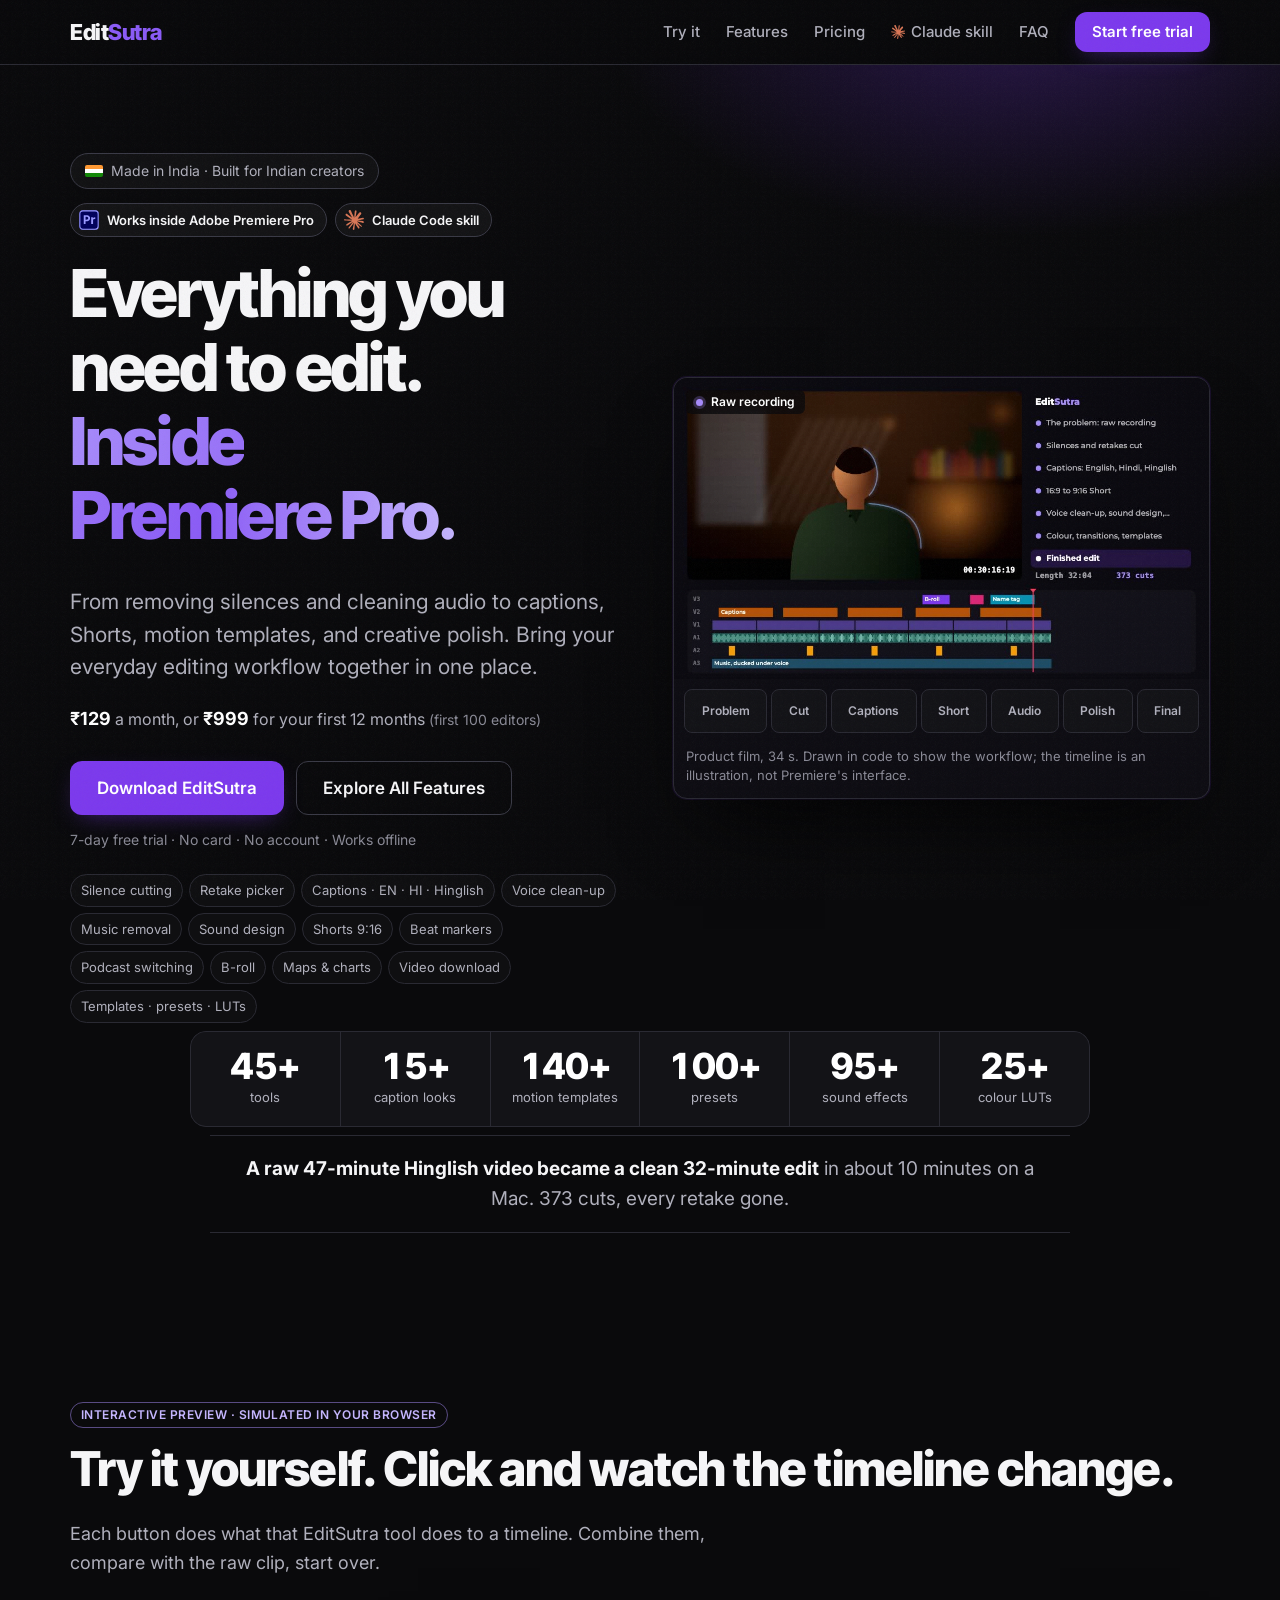
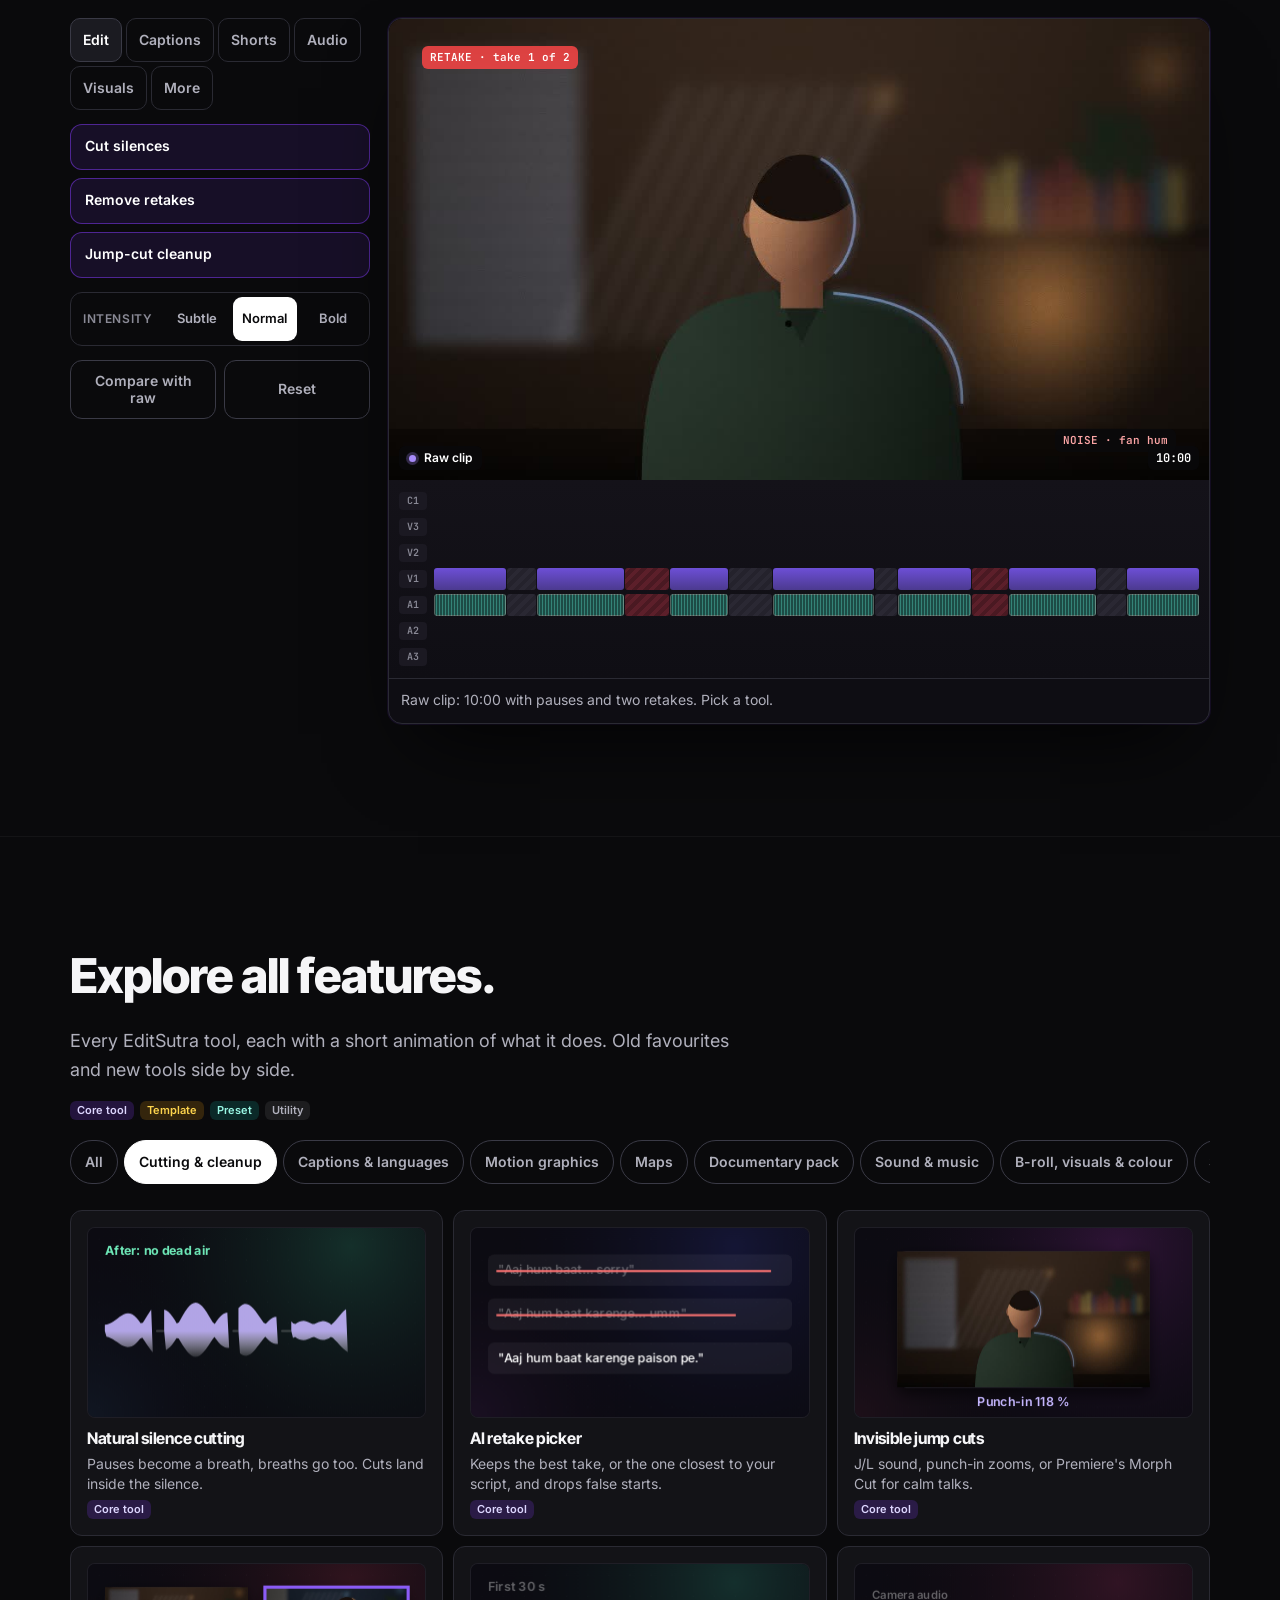
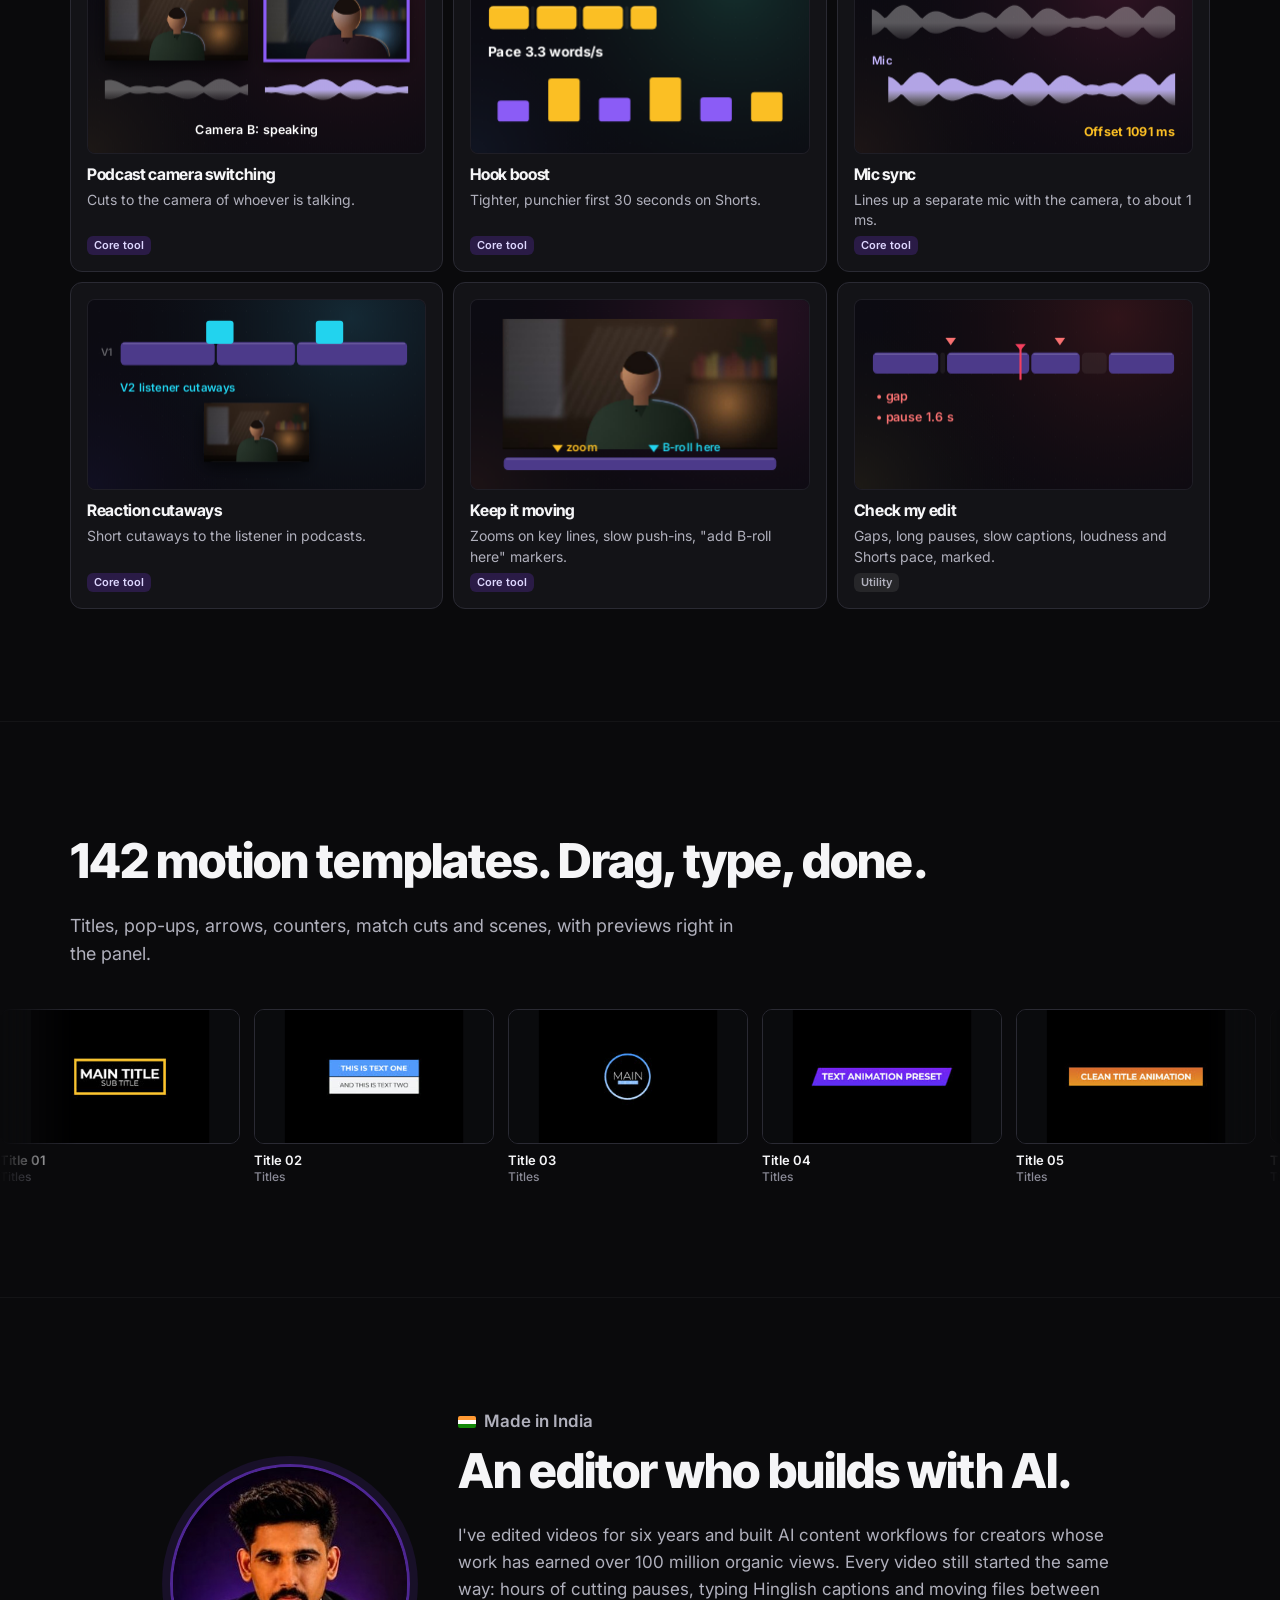
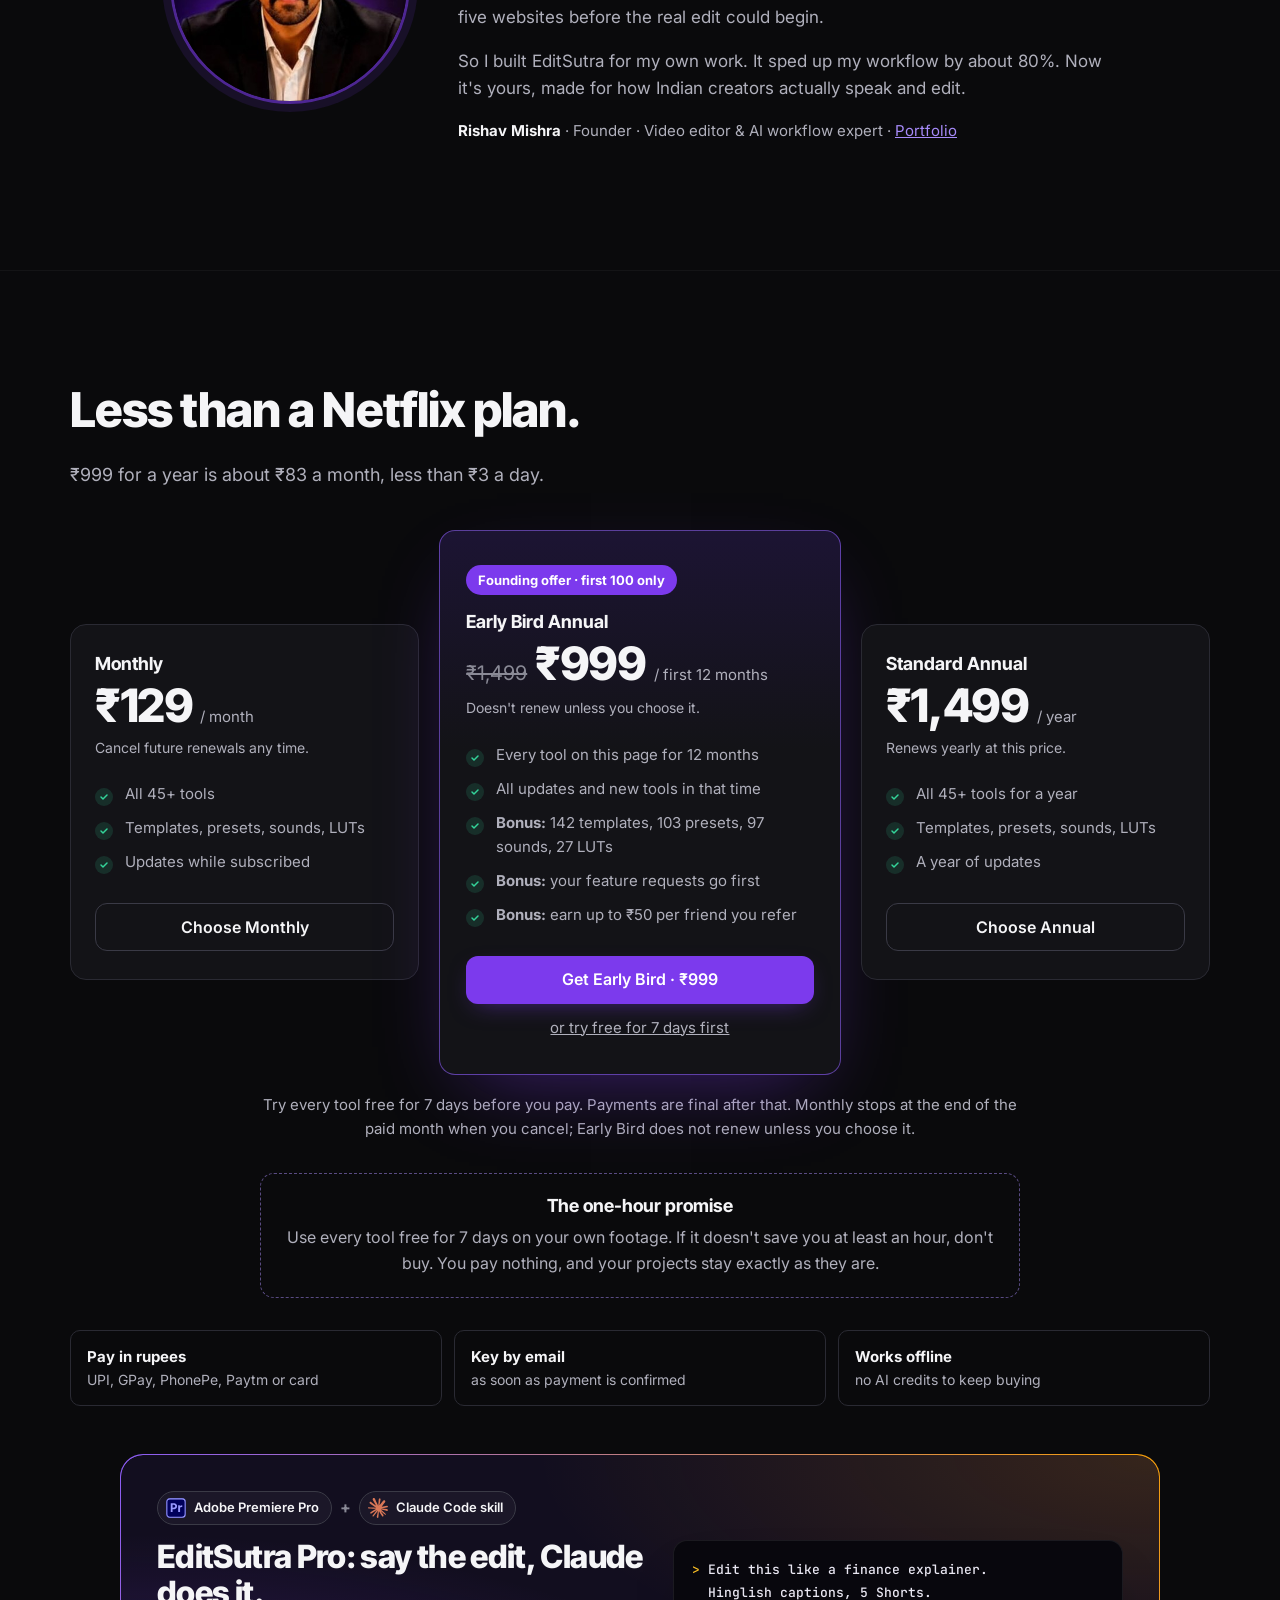
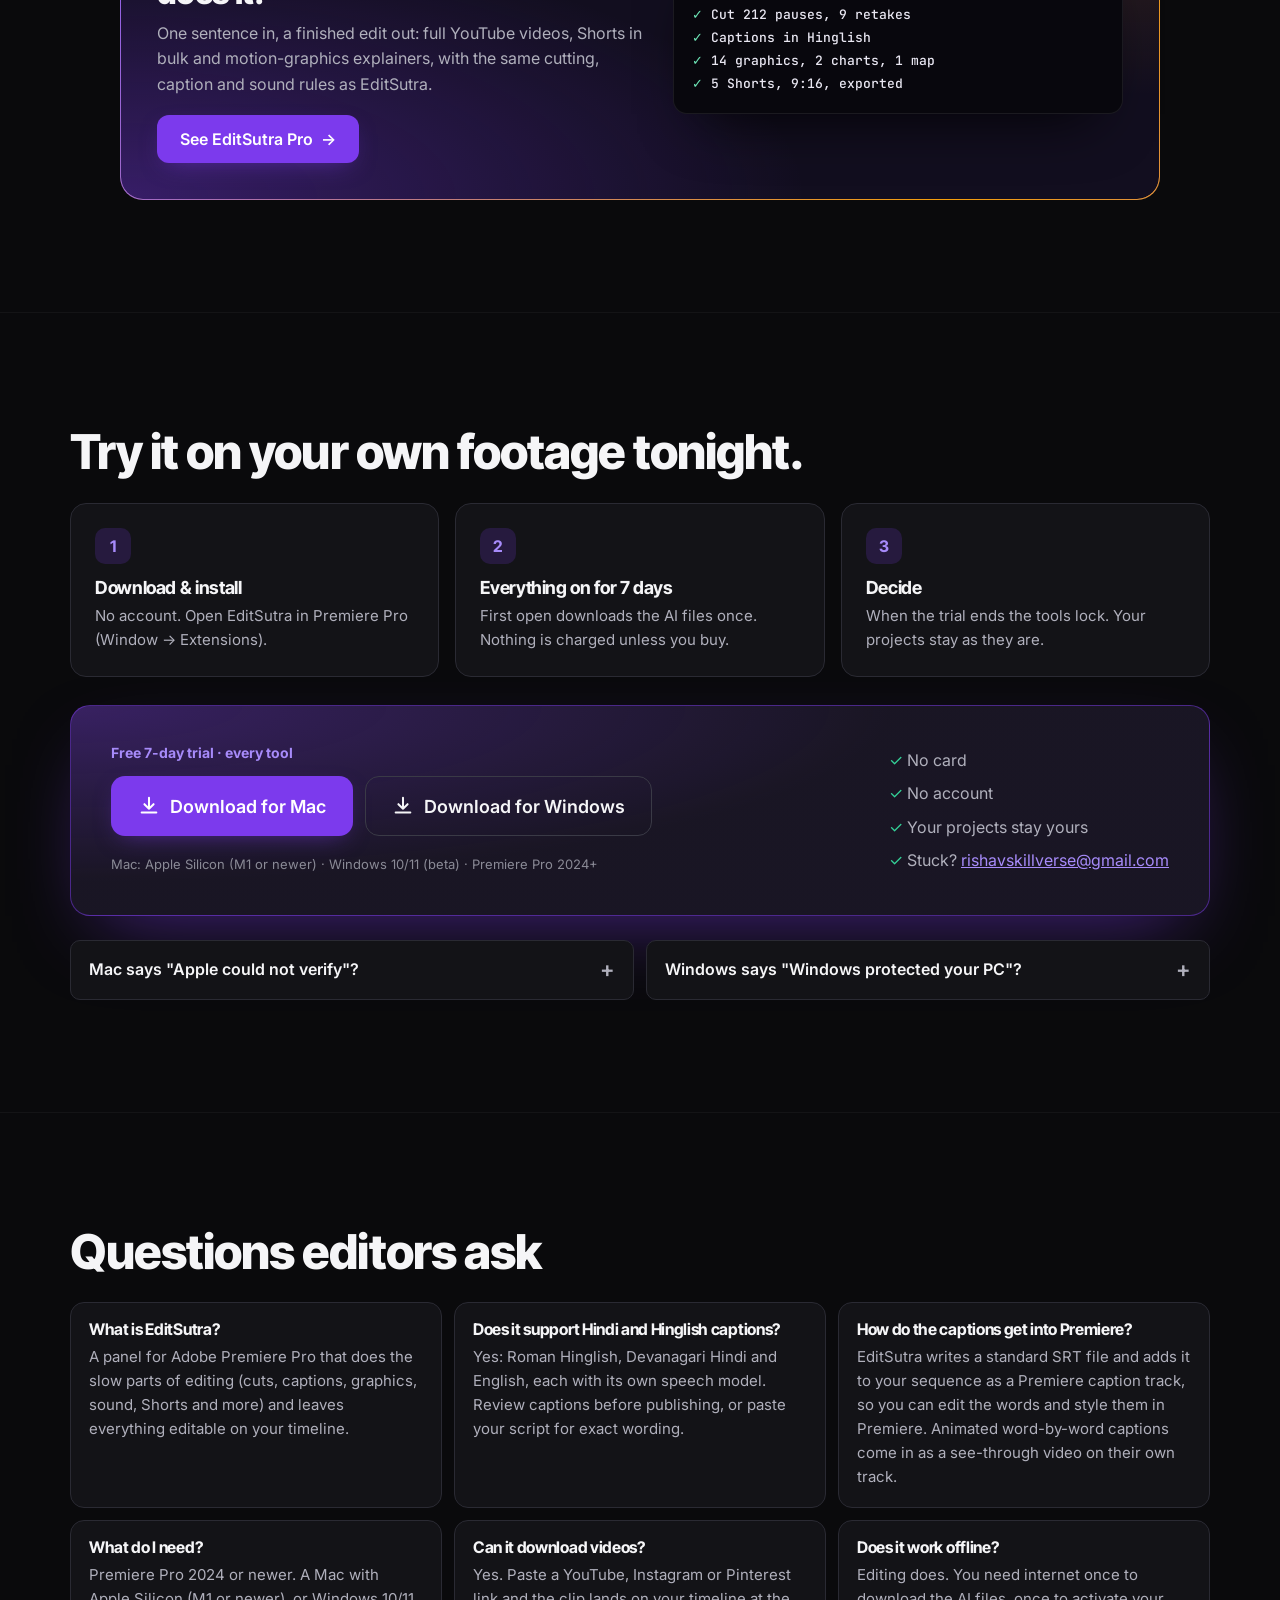
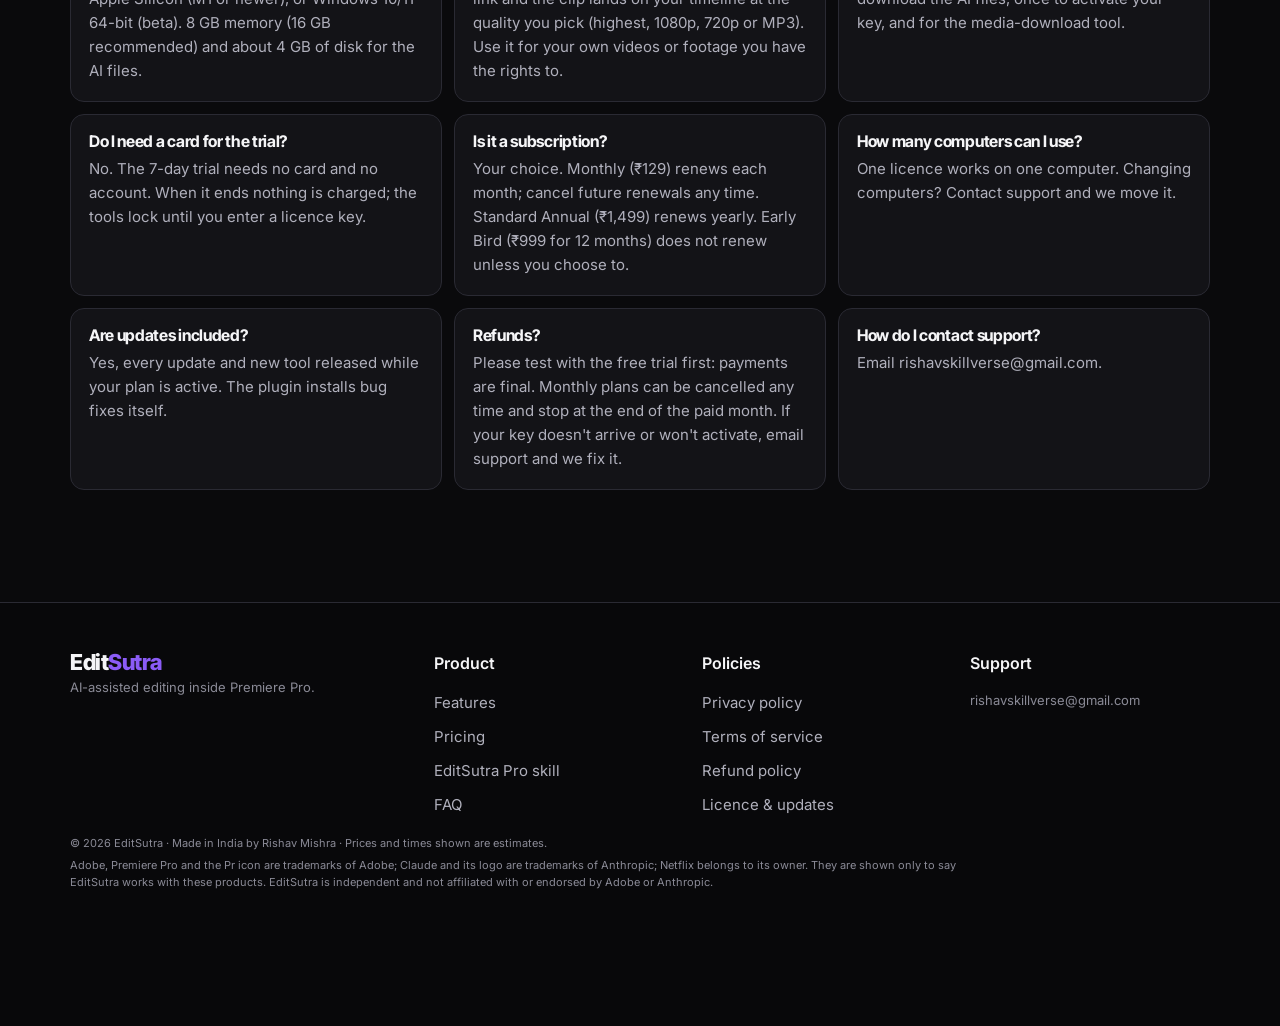
==== commit cd055b33: "Website source: founding offer for the first 100 editors Co-Authored-By: Claude Opus 5.5 <noreply@an" ====
--- a/index.html
+++ b/index.html
@@ -25,7 +25,7 @@
 
 <div class="announce" id="announce">
   <div class="wrap announce-in">
-    <span><b>Founding offer:</b> 12 months of everything for ₹999. First 100 editors, until 2 December 2026.</span>
+    <span><b>Founding offer:</b> 12 months of everything for ₹999. Only for the first 100 editors.</span>
     <a href="#pricing" data-track="announce_cta">Claim it <span aria-hidden="true">→</span></a>
   </div>
 </div>
@@ -55,7 +55,7 @@
         <p class="works reveal"><span class="wk"><i class="wk-pr" aria-hidden="true"><svg viewBox="0 0 24 24"><defs><mask id="prm0"><rect x=".3" y=".3" width="23.4" height="23.4" rx="4.2" fill="#fff"/><path d="M10.15 8.42a2.93 2.93 0 00-1.18-.2 13.9 13.9 0 00-1.09.02v3.36l.39.02h.53c.39 0 .78-.06 1.15-.18.32-.09.6-.28.82-.53.21-.25.31-.59.31-1.03a1.45 1.45 0 00-.93-1.46zM19.75.3H4.25A4.25 4.25 0 000 4.55v14.9c0 2.35 1.9 4.25 4.25 4.25h15.5c2.35 0 4.25-1.9 4.25-4.25V4.55C24 2.2 22.1.3 19.75.3zm-7.09 11.65c-.4.56-.96.98-1.61 1.22-.68.25-1.43.34-2.25.34l-.5-.01-.43-.01v3.21a.12.12 0 01-.11.14H5.82c-.08 0-.12-.04-.12-.13V6.42c0-.07.03-.11.1-.11l.56-.01.76-.02.87-.02.91-.01c.82 0 1.5.1 2.06.31.5.17.96.45 1.34.82.32.32.57.71.73 1.14.15.42.23.85.23 1.3 0 .86-.2 1.57-.6 2.13zm6.82-3.15v1.95c0 .08-.05.11-.16.11a4.35 4.35 0 00-1.92.37c-.19.09-.37.21-.51.37v5.1c0 .1-.04.14-.13.14h-1.97a.14.14 0 01-.16-.12v-5.58l-.01-.75-.02-.78c0-.23-.02-.45-.04-.68a.1.1 0 01.07-.11h1.78c.1 0 .18.07.2.16a3.03 3.03 0 01.13.92c.3-.35.67-.64 1.08-.86a3.1 3.1 0 011.52-.39c.07-.01.13.04.14.11v.04z" fill="#000"/></mask></defs><rect x=".3" y=".3" width="23.4" height="23.4" rx="4.2" fill="#00005b"/><rect width="24" height="24" fill="#9999ff" mask="url(#prm0)"/><rect x="1" y="1" width="22" height="22" rx="3.6" fill="none" stroke="#9999ff" stroke-width="1.3"/></svg></i>Works inside Adobe Premiere Pro</span><span class="wk"><i class="wk-cl" aria-hidden="true"><svg viewBox="0 0 24 24"><path d="m4.7144 15.9555 4.7174-2.6471.079-.2307-.079-.1275h-.2307l-.7893-.0486-2.6956-.0729-2.3375-.0971-2.2646-.1214-.5707-.1215-.5343-.7042.0546-.3522.4797-.3218.686.0608 1.5179.1032 2.2767.1578 1.6514.0972 2.4468.255h.3886l.0546-.1579-.1336-.0971-.1032-.0972L6.973 9.8356l-2.55-1.6879-1.3356-.9714-.7225-.4918-.3643-.4614-.1578-1.0078.6557-.7225.8803.0607.2246.0607.8925.686 1.9064 1.4754 2.4893 1.8336.3643.3035.1457-.1032.0182-.0728-.164-.2733-1.3539-2.4467-1.445-2.4893-.6435-1.032-.17-.6194c-.0607-.255-.1032-.4674-.1032-.7285L6.287.1335 6.6997 0l.9957.1336.419.3642.6192 1.4147 1.0018 2.2282 1.5543 3.0296.4553.8985.2429.8318.091.255h.1579v-.1457l.1275-1.706.2368-2.0947.2307-2.6957.0789-.7589.3764-.9107.7468-.4918.5828.2793.4797.686-.0668.4433-.2853 1.8517-.5586 2.9021-.3643 1.9429h.2125l.2429-.2429.9835-1.3053 1.6514-2.0643.7286-.8196.85-.9046.5464-.4311h1.0321l.759 1.1293-.34 1.1657-1.0625 1.3478-.8804 1.1414-1.2628 1.7-.7893 1.36.0729.1093.1882-.0183 2.8535-.607 1.5421-.2794 1.8396-.3157.8318.3886.091.3946-.3278.8075-1.967.4857-2.3072.4614-3.4364.8136-.0425.0304.0486.0607 1.5482.1457.6618.0364h1.621l3.0175.2247.7892.522.4736.6376-.079.4857-1.2142.6193-1.6393-.3886-3.825-.9107-1.3113-.3279h-.1822v.1093l1.0929 1.0686 2.0035 1.8092 2.5075 2.3314.1275.5768-.3218.4554-.34-.0486-2.2039-1.6575-.85-.7468-1.9246-1.621h-.1275v.17l.4432.6496 2.3436 3.5214.1214 1.0807-.17.3521-.6071.2125-.6679-.1214-1.3721-1.9246L14.38 17.959l-1.1414-1.9428-.1397.079-.674 7.2552-.3156.3703-.7286.2793-.6071-.4614-.3218-.7468.3218-1.4753.3886-1.9246.3157-1.53.2853-1.9004.17-.6314-.0121-.0425-.1397.0182-1.4328 1.9672-2.1796 2.9446-1.7243 1.8456-.4128.164-.7164-.3704.0667-.6618.4008-.5889 2.386-3.0357 1.4389-1.882.929-1.0868-.0062-.1579h-.0546l-6.3385 4.1164-1.1293.1457-.4857-.4554.0608-.7467.2307-.2429 1.9064-1.3114Z" fill="#d97757"/></svg></i>Claude Code skill</span></p>
         <h1 class="reveal">Everything you need to edit.<br><span class="hl">Inside Premiere&nbsp;Pro.</span></h1>
         <p class="sub reveal">From removing silences and cleaning audio to captions, Shorts, motion templates, and creative polish. Bring your everyday editing workflow together in one place.</p>
-        <p class="hero-price reveal"><b>₹129</b> a month, or <b>₹999</b> for your first 12 months <span>(first 100 editors, until 2 December 2026)</span></p>
+        <p class="hero-price reveal"><b>₹129</b> a month, or <b>₹999</b> for your first 12 months <span>(first 100 editors)</span></p>
         <div class="ctas reveal">
           <a class="btn btn-lg" href="#trial" data-track="trial_cta" data-where="hero">Download EditSutra</a>
           <a class="btn btn-ghost btn-lg" href="#features" data-track="features_cta">Explore All Features</a>
@@ -196,7 +196,7 @@
         </article>
 
         <article class="plan plan-hot reveal">
-          <p class="plan-badge">Founding offer · first 100 · until 2 Dec</p>
+          <p class="plan-badge">Founding offer · first 100 only</p>
           <p class="plan-name">Early Bird Annual</p>
           <div class="deal"><s>₹1,499</s><b>₹999</b><em class="per">/ first 12 months</em></div>
           <p class="plan-note">Doesn't renew unless you choose it.</p>
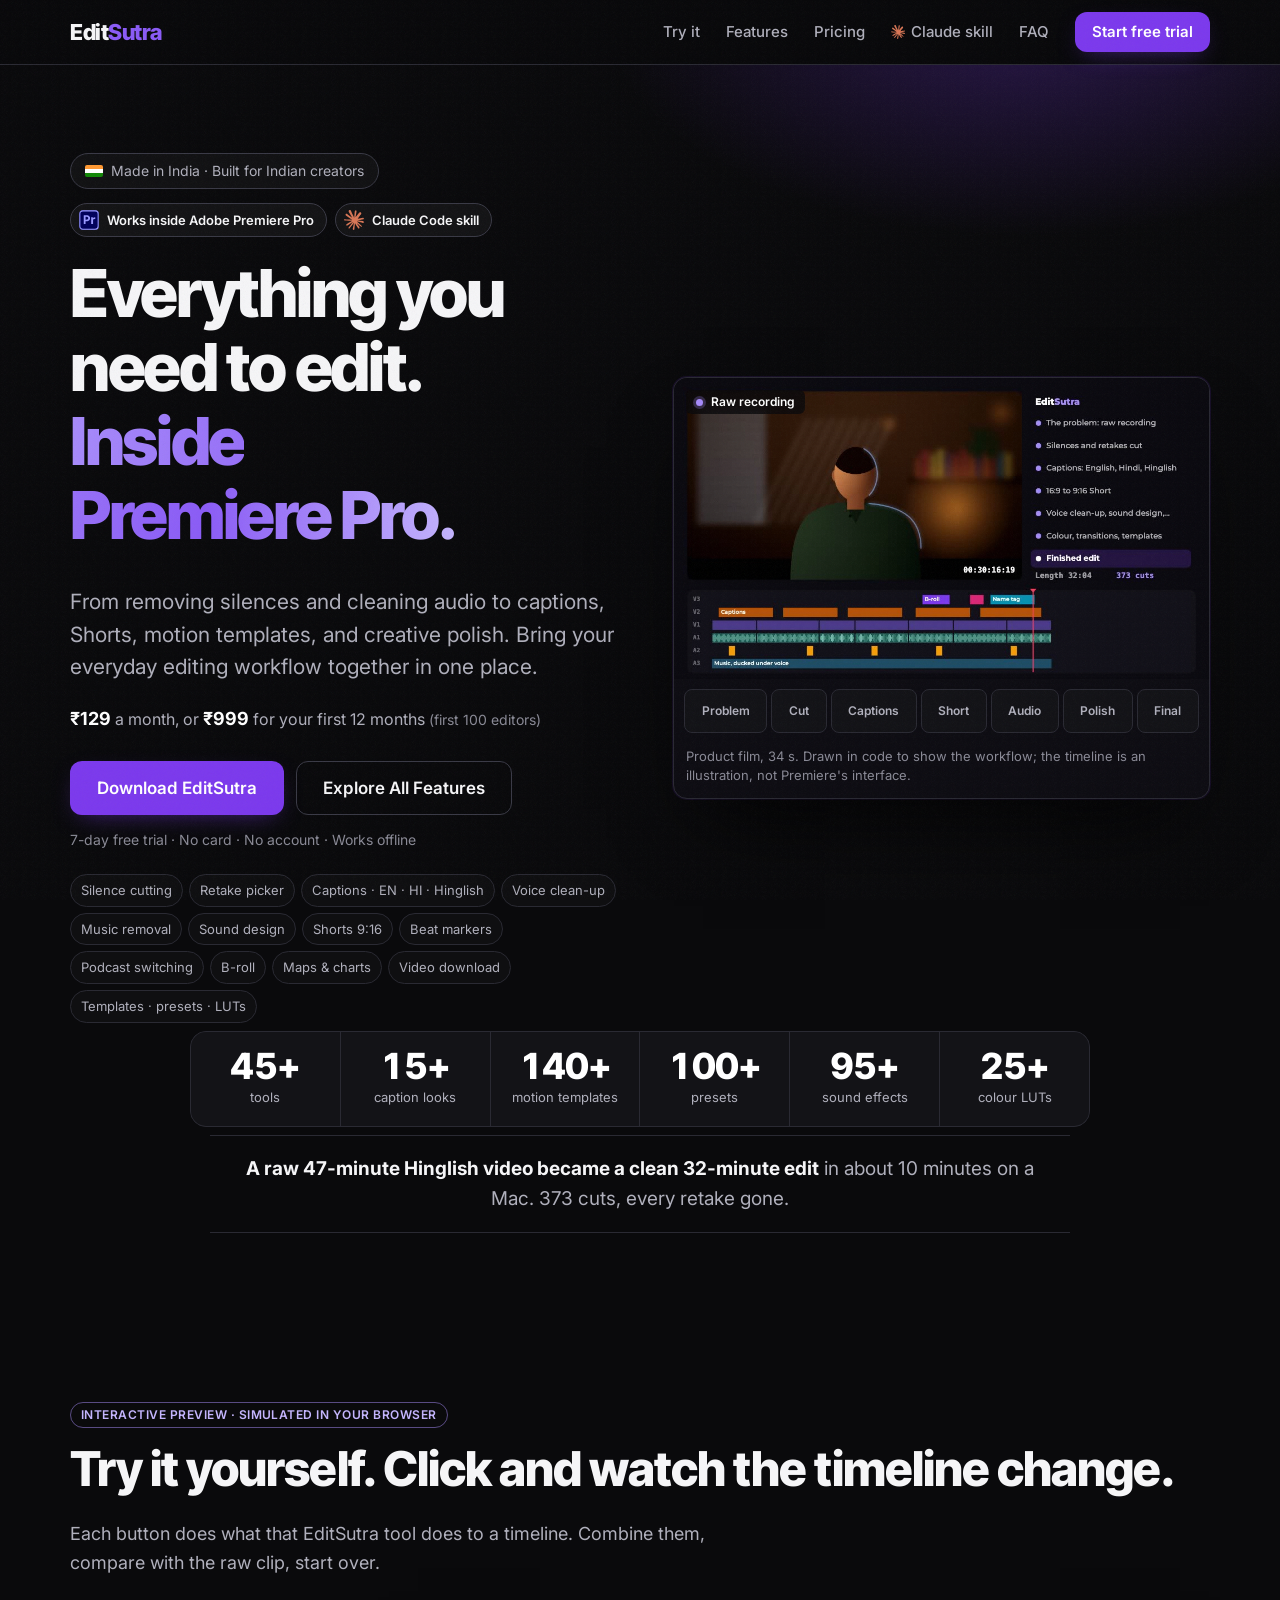
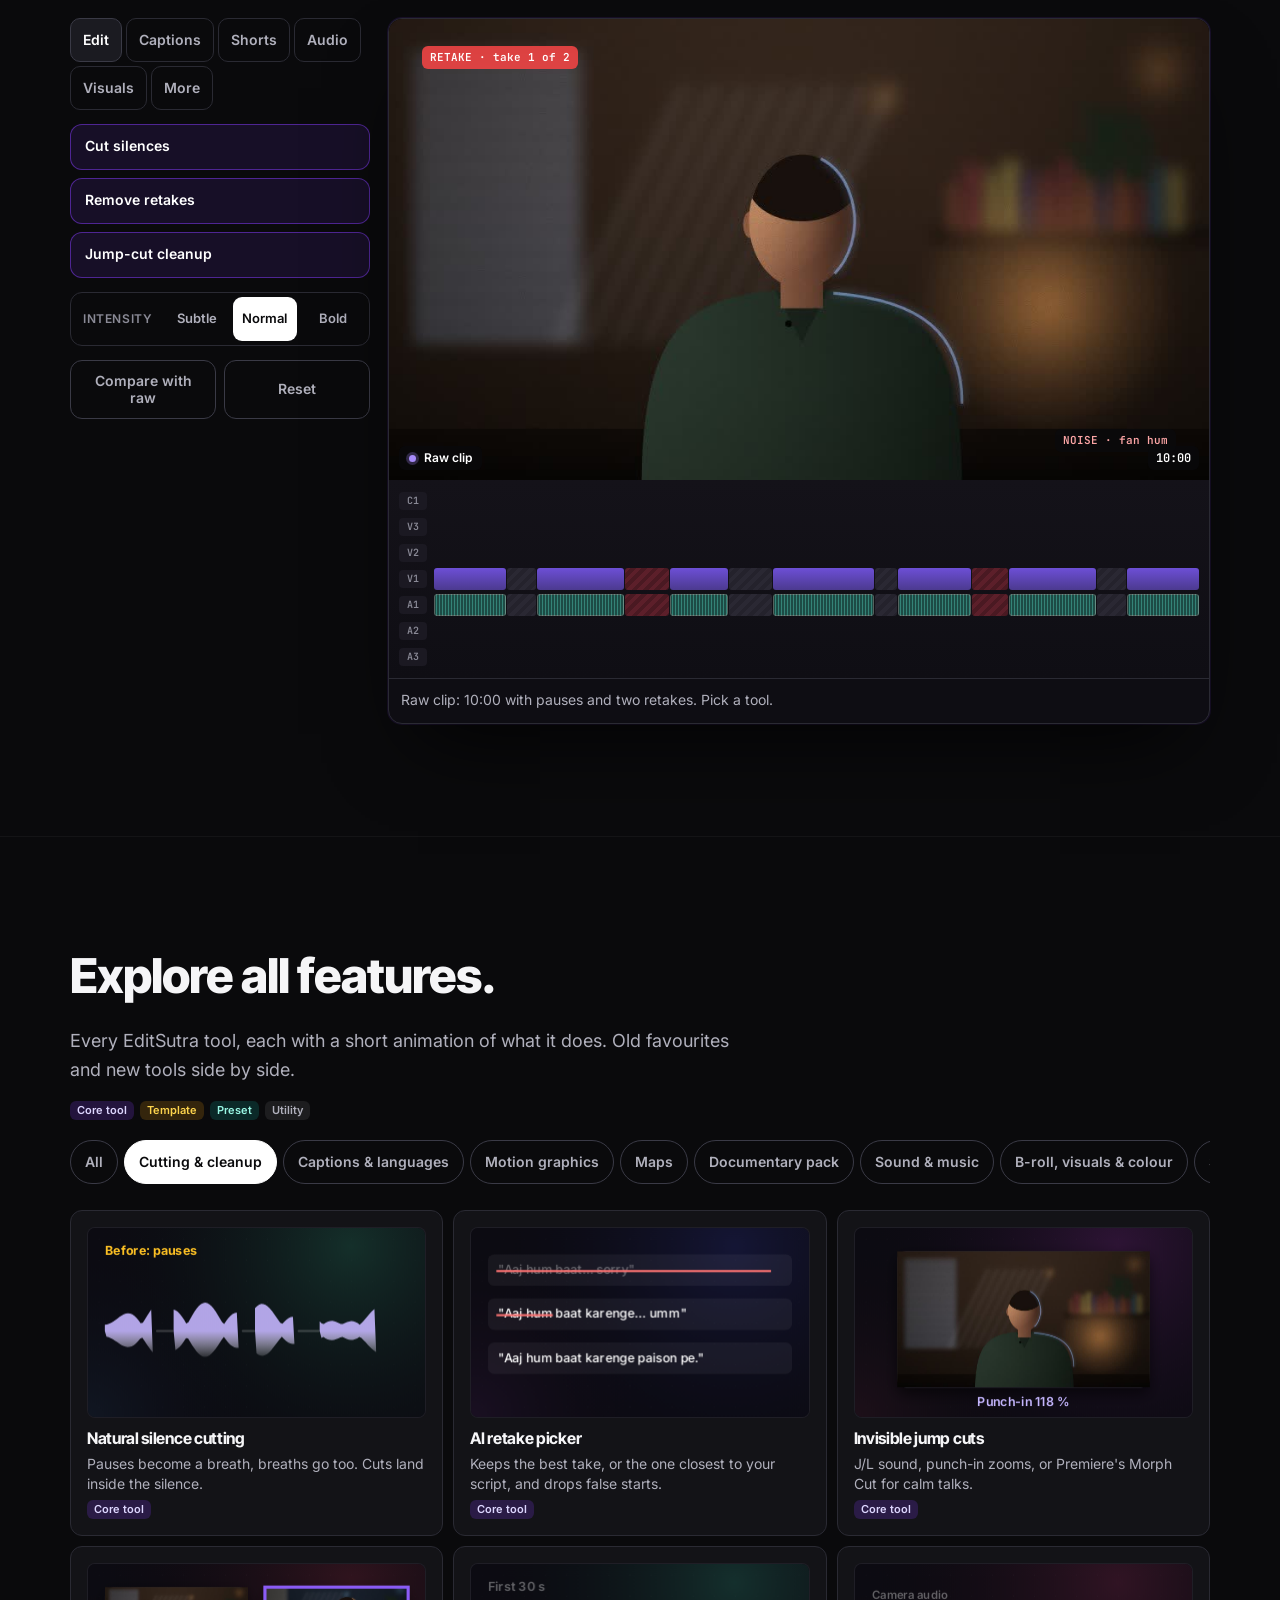
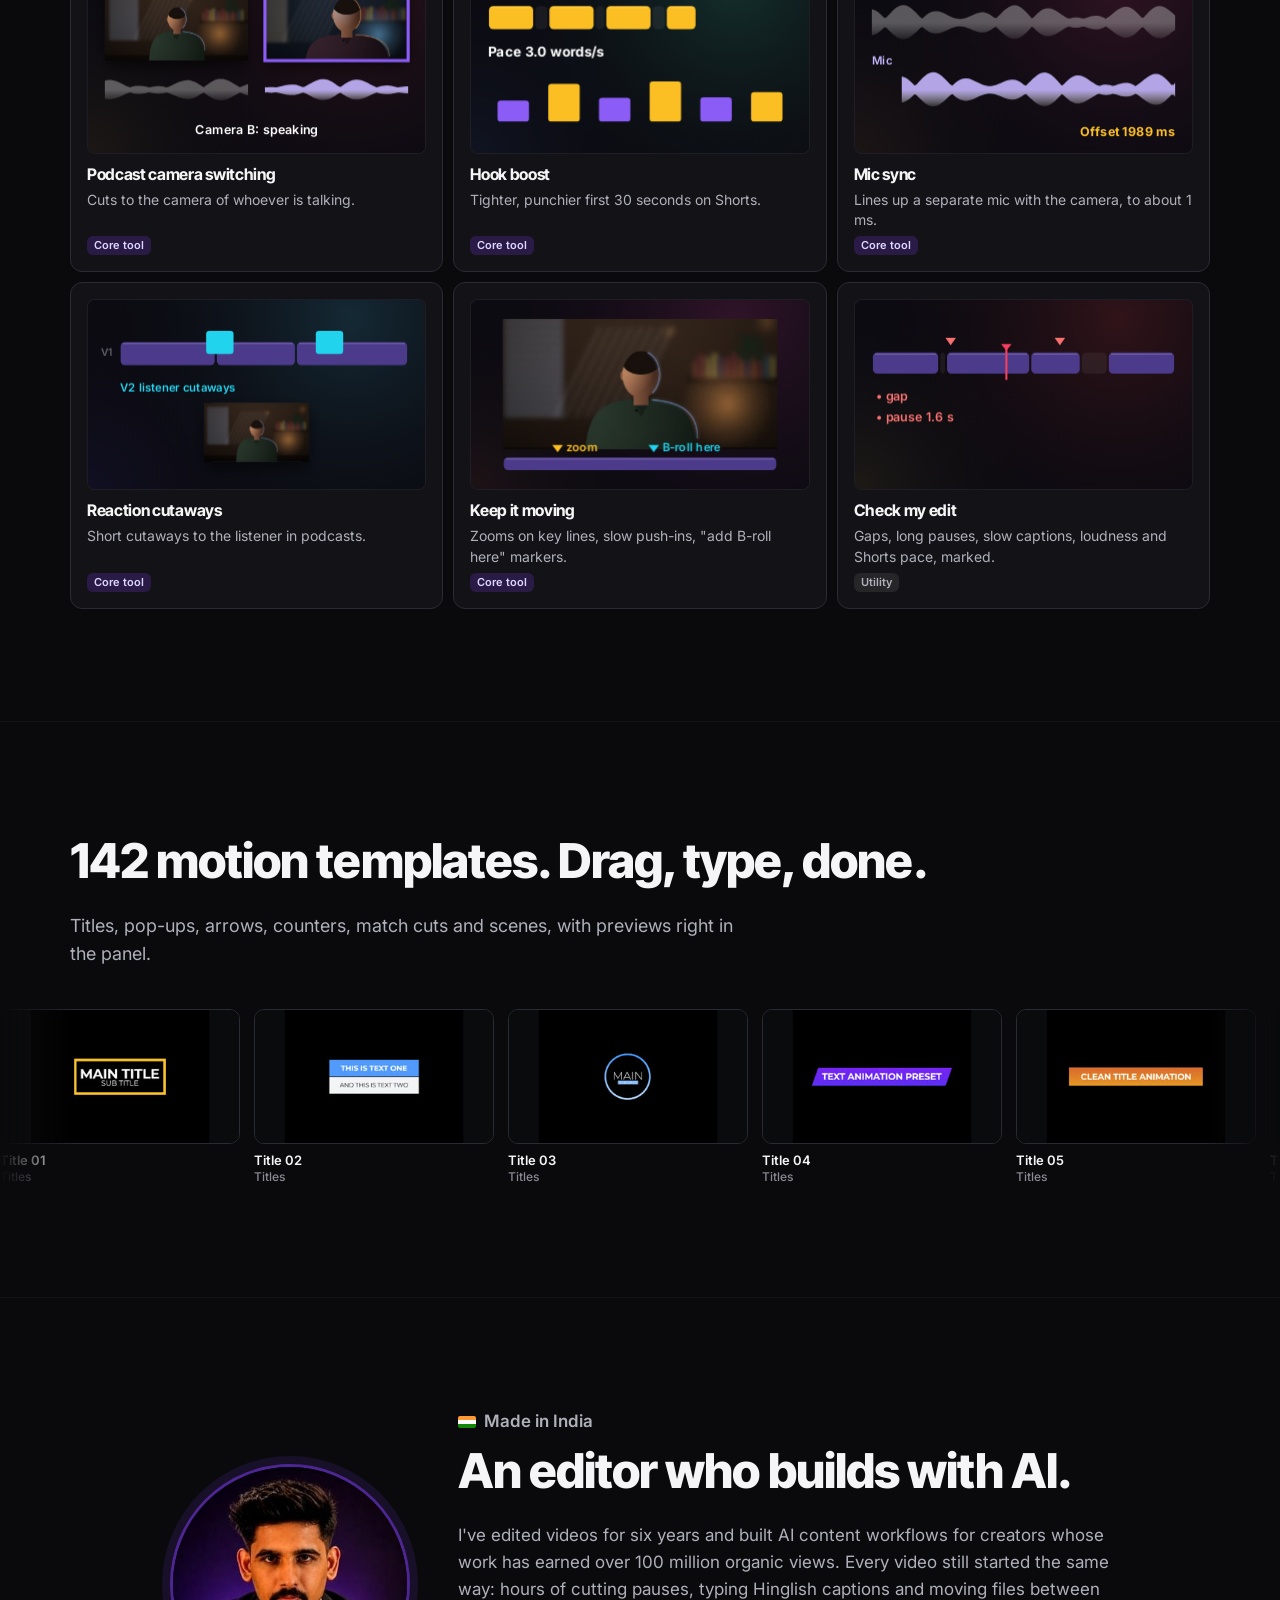
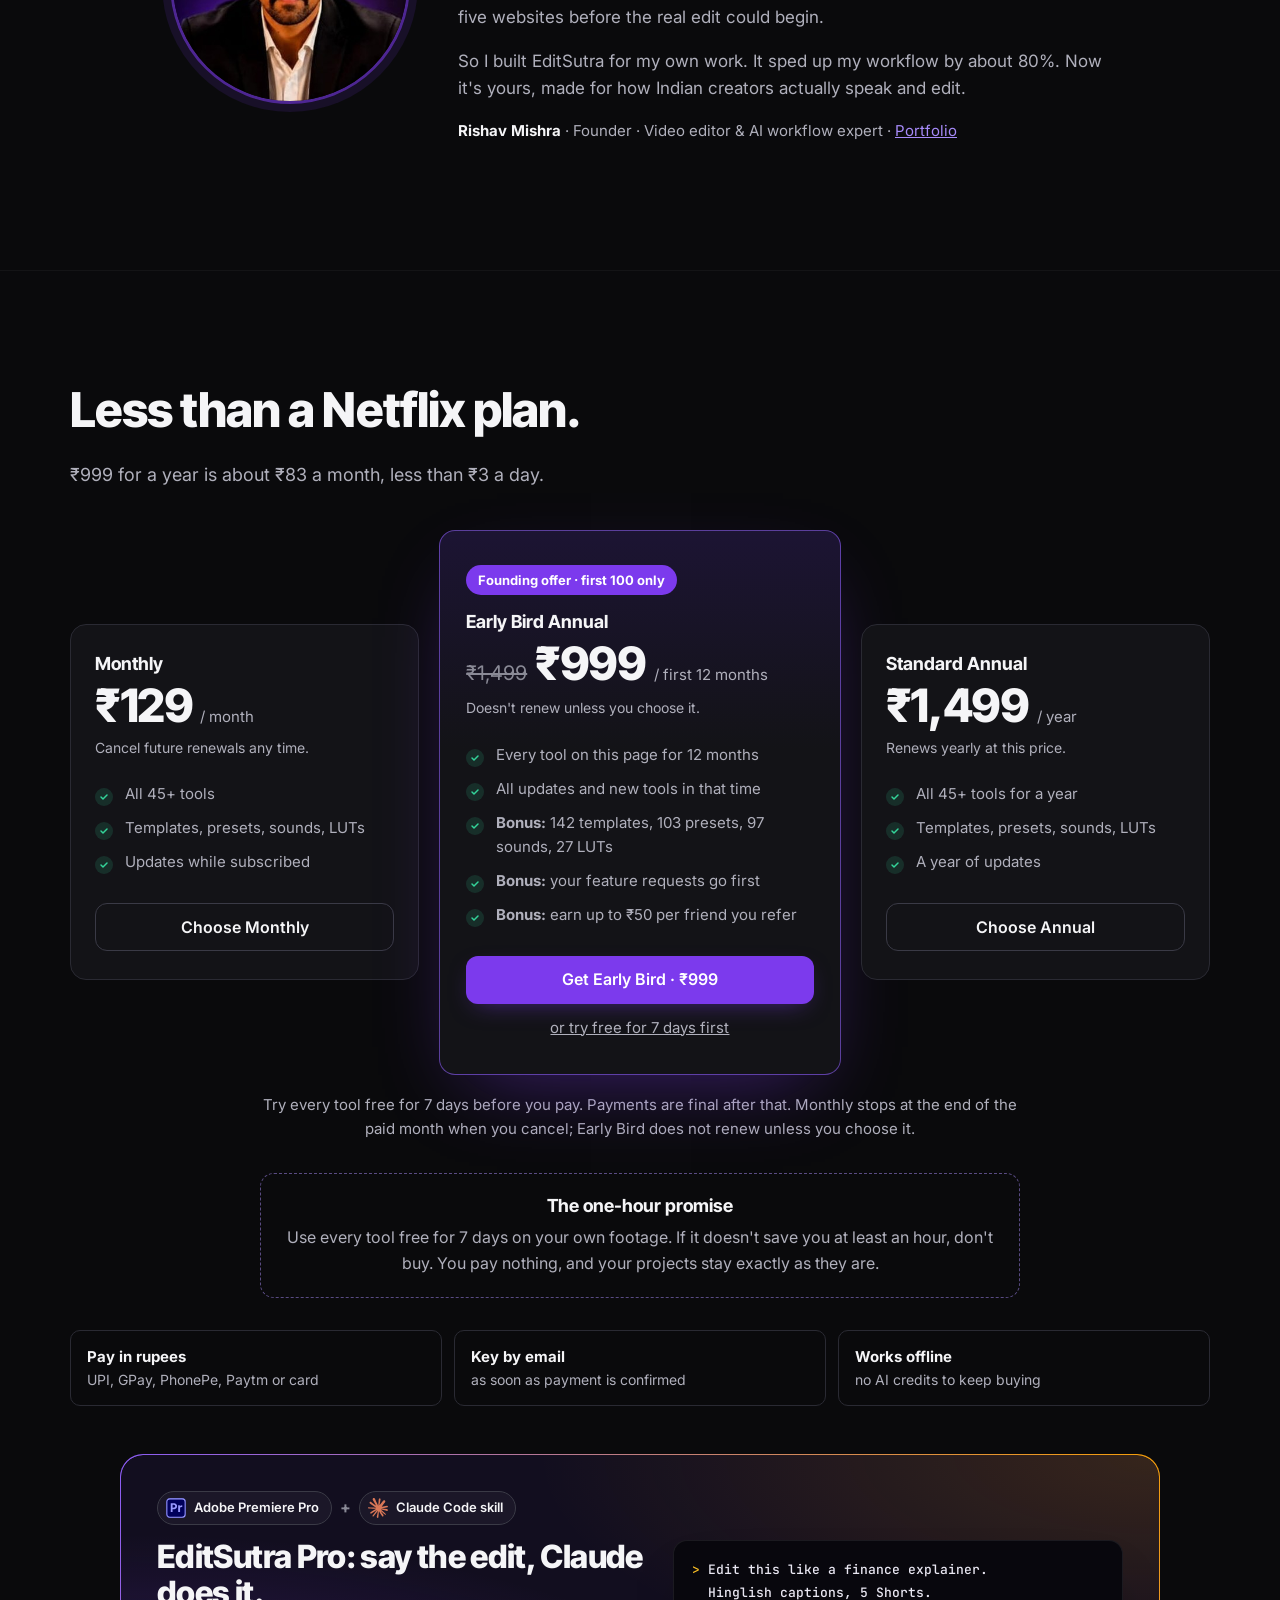
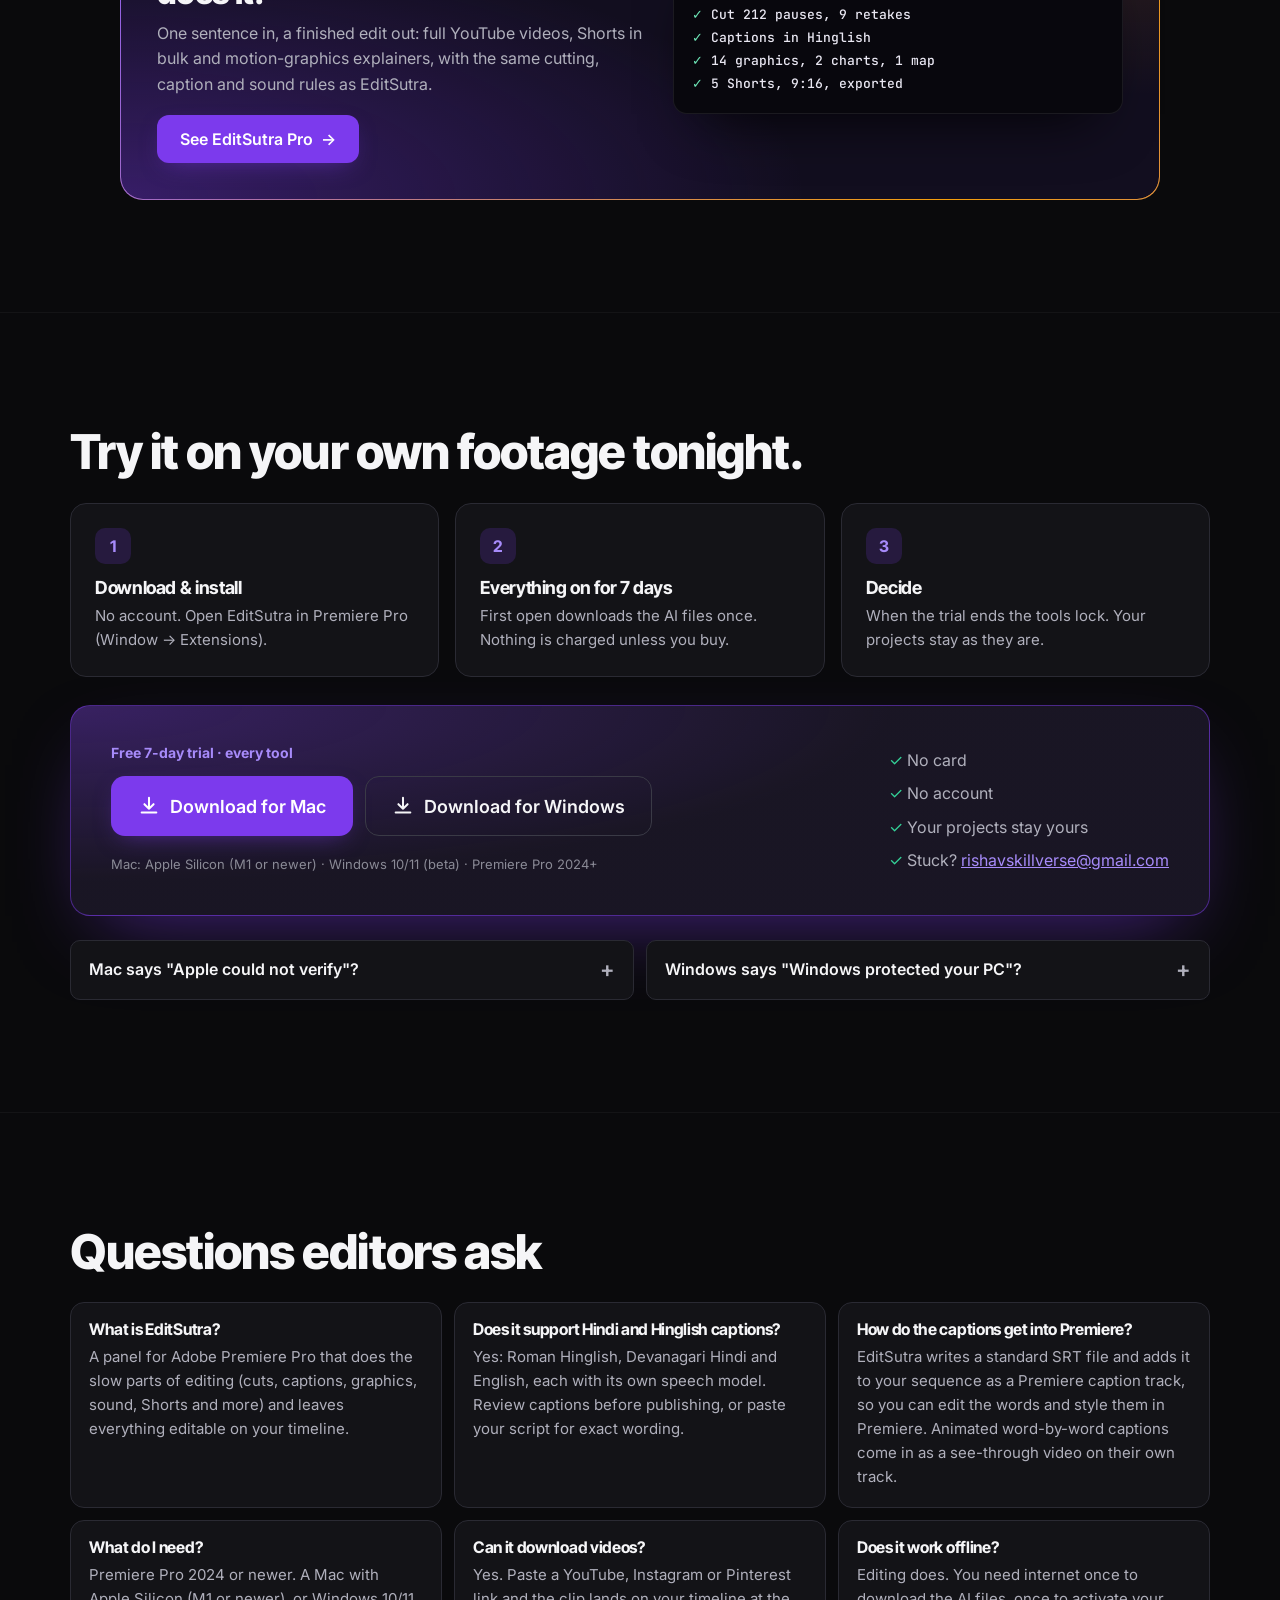
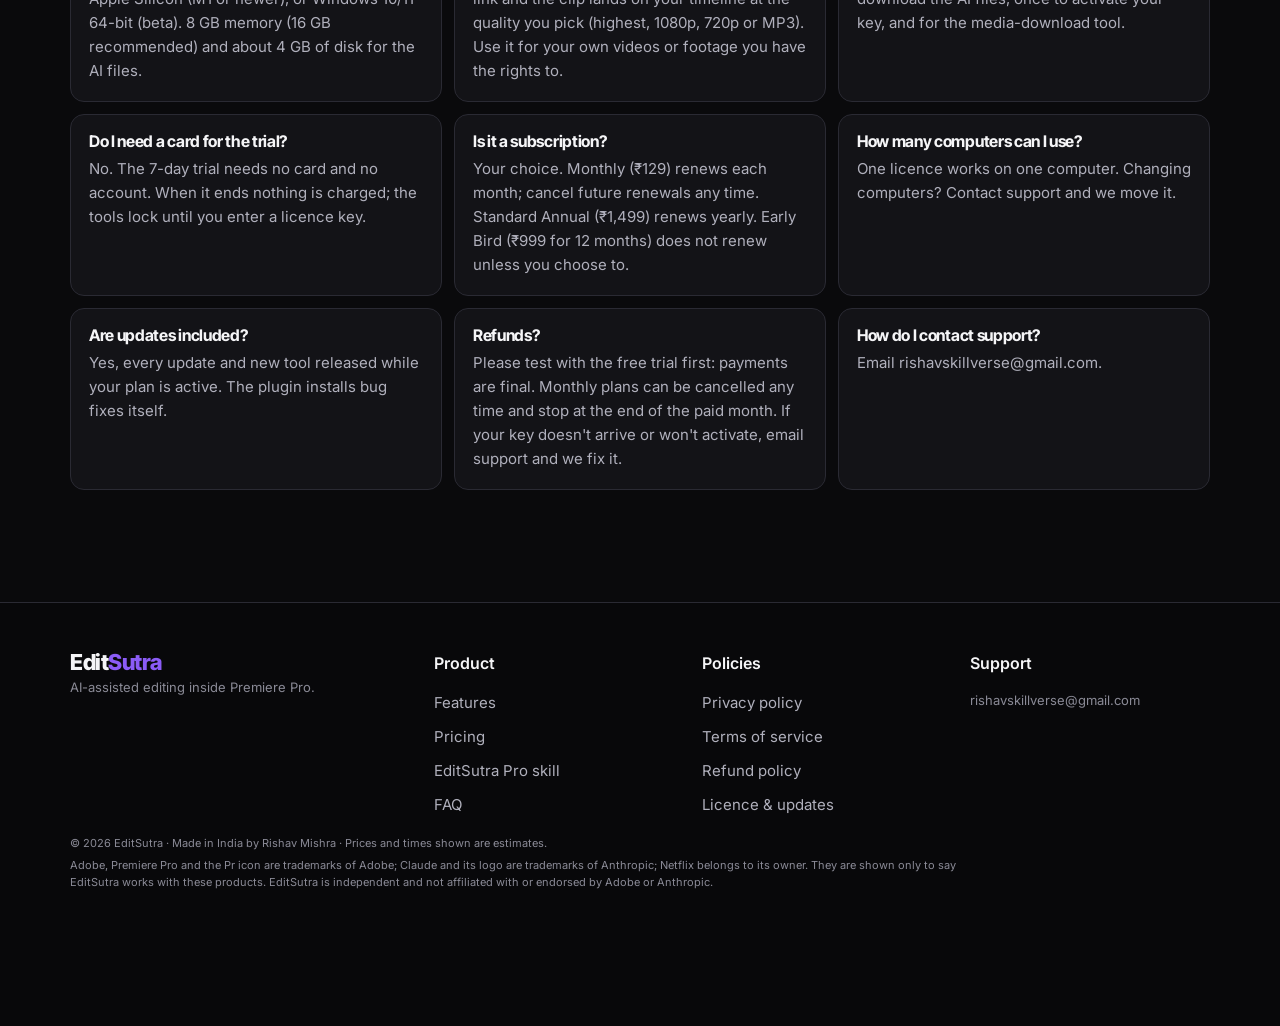
==== commit 5c3550b2: "Website source: hero film plays once, no loop flicker Co-Authored-By: Claude Opus 5.5 <noreply@anthr" ====
--- a/index.html
+++ b/index.html
@@ -13,11 +13,11 @@
 <meta property="og:image" content="https://editsutra.github.io/assets/og.png">
 <meta name="twitter:card" content="summary_large_image">
 <meta name="theme-color" content="#0a0a0c">
-<link rel="icon" href="favicon.svg?v=48" type="image/svg+xml">
+<link rel="icon" href="favicon.svg?v=49" type="image/svg+xml">
 <link rel="preconnect" href="https://fonts.googleapis.com">
 <link rel="preconnect" href="https://fonts.gstatic.com" crossorigin>
 <link href="https://fonts.googleapis.com/css2?family=Inter+Tight:wght@600;700;800&family=Inter:wght@400;500;600&family=JetBrains+Mono:wght@500;600&display=swap" rel="stylesheet">
-<link rel="stylesheet" href="styles.css?v=48">
+<link rel="stylesheet" href="styles.css?v=49">
 <script type="application/ld+json">{"@context":"https://schema.org","@type":"SoftwareApplication","name":"EditSutra","applicationCategory":"MultimediaApplication","operatingSystem":"macOS, Windows","description":"Editing panel for Adobe Premiere Pro: silence and retake cutting, Hindi, Hinglish and English captions, voice clean-up, music removal, sound design, Shorts, graphics, maps, templates, presets and LUTs. Works offline.","offers":[{"@type":"Offer","price":"999","priceCurrency":"INR","name":"Early Bird Annual"},{"@type":"Offer","price":"129","priceCurrency":"INR","name":"Monthly"},{"@type":"Offer","price":"1499","priceCurrency":"INR","name":"Standard Annual"}],"url":"https://editsutra.github.io/"}</script>
 </head>
 <body>
@@ -67,7 +67,7 @@
       </div>
       <div class="hero-media reveal" id="demo">
         <figure class="film">
-          <div class="monitor"><video id="hero-video" src="assets/gfx/reel.mp4" poster="assets/gfx/reel.jpg" autoplay muted loop playsinline preload="auto" aria-label="Product film: editing problems in a raw recording, then EditSutra cuts silences and retakes, adds captions, makes a 9:16 Short, cleans the audio, adds colour and templates, and ends on the finished edit and a download button"></video>
+          <div class="monitor"><video id="hero-video" src="assets/gfx/reel.mp4" poster="assets/gfx/reel.jpg" autoplay muted playsinline preload="auto" aria-label="Product film: editing problems in a raw recording, then EditSutra cuts silences and retakes, adds captions, makes a 9:16 Short, cleans the audio, adds colour and templates, and ends on the finished edit and a download button"></video>
             <p class="bay-tool" id="bay-tool" aria-hidden="true"><i></i><span>Raw recording</span></p></div>
           <div class="film-steps" id="film-steps" role="group" aria-label="Jump to a step of the film">
             <button data-t="0">Problem</button><button data-t="4">Cut</button><button data-t="8.5">Captions</button><button data-t="13">Short</button><button data-t="17.5">Audio</button><button data-t="22">Polish</button><button data-t="27">Final</button>
@@ -328,13 +328,13 @@
   </div>
 </footer>
 
-<script src="config.js?v=48"></script>
-<script src="main.js?v=48" defer></script>
-<script src="templates.js?v=48" defer></script>
-<script src="features.js?v=48" defer></script>
-<script src="mini.js?v=48" defer></script>
-<script src="play.js?v=48" defer></script>
-<script src="bay.js?v=48" defer></script>
+<script src="config.js?v=49"></script>
+<script src="main.js?v=49" defer></script>
+<script src="templates.js?v=49" defer></script>
+<script src="features.js?v=49" defer></script>
+<script src="mini.js?v=49" defer></script>
+<script src="play.js?v=49" defer></script>
+<script src="bay.js?v=49" defer></script>
 <a class="m-cta" id="m-cta" href="#trial" data-track="trial_cta" data-where="sticky">Try free for 7 days</a>
 </body>
 </html>
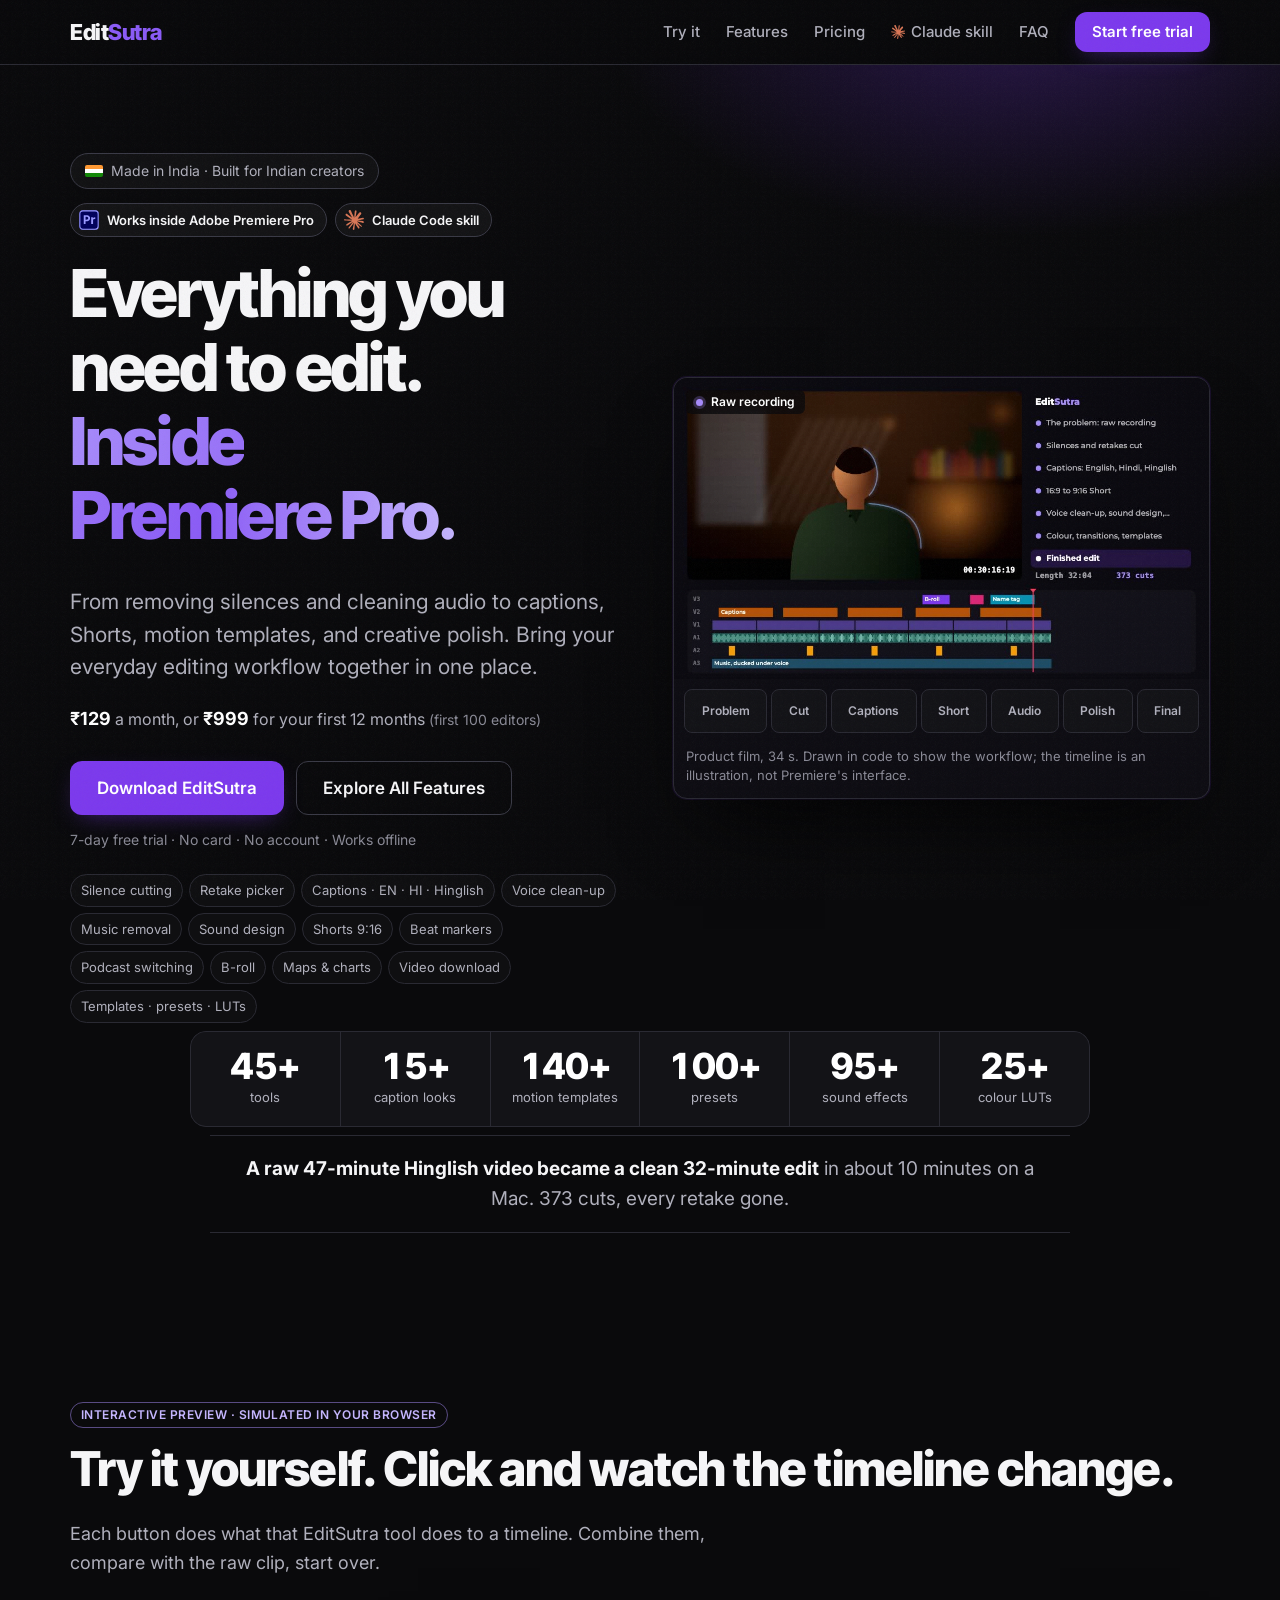
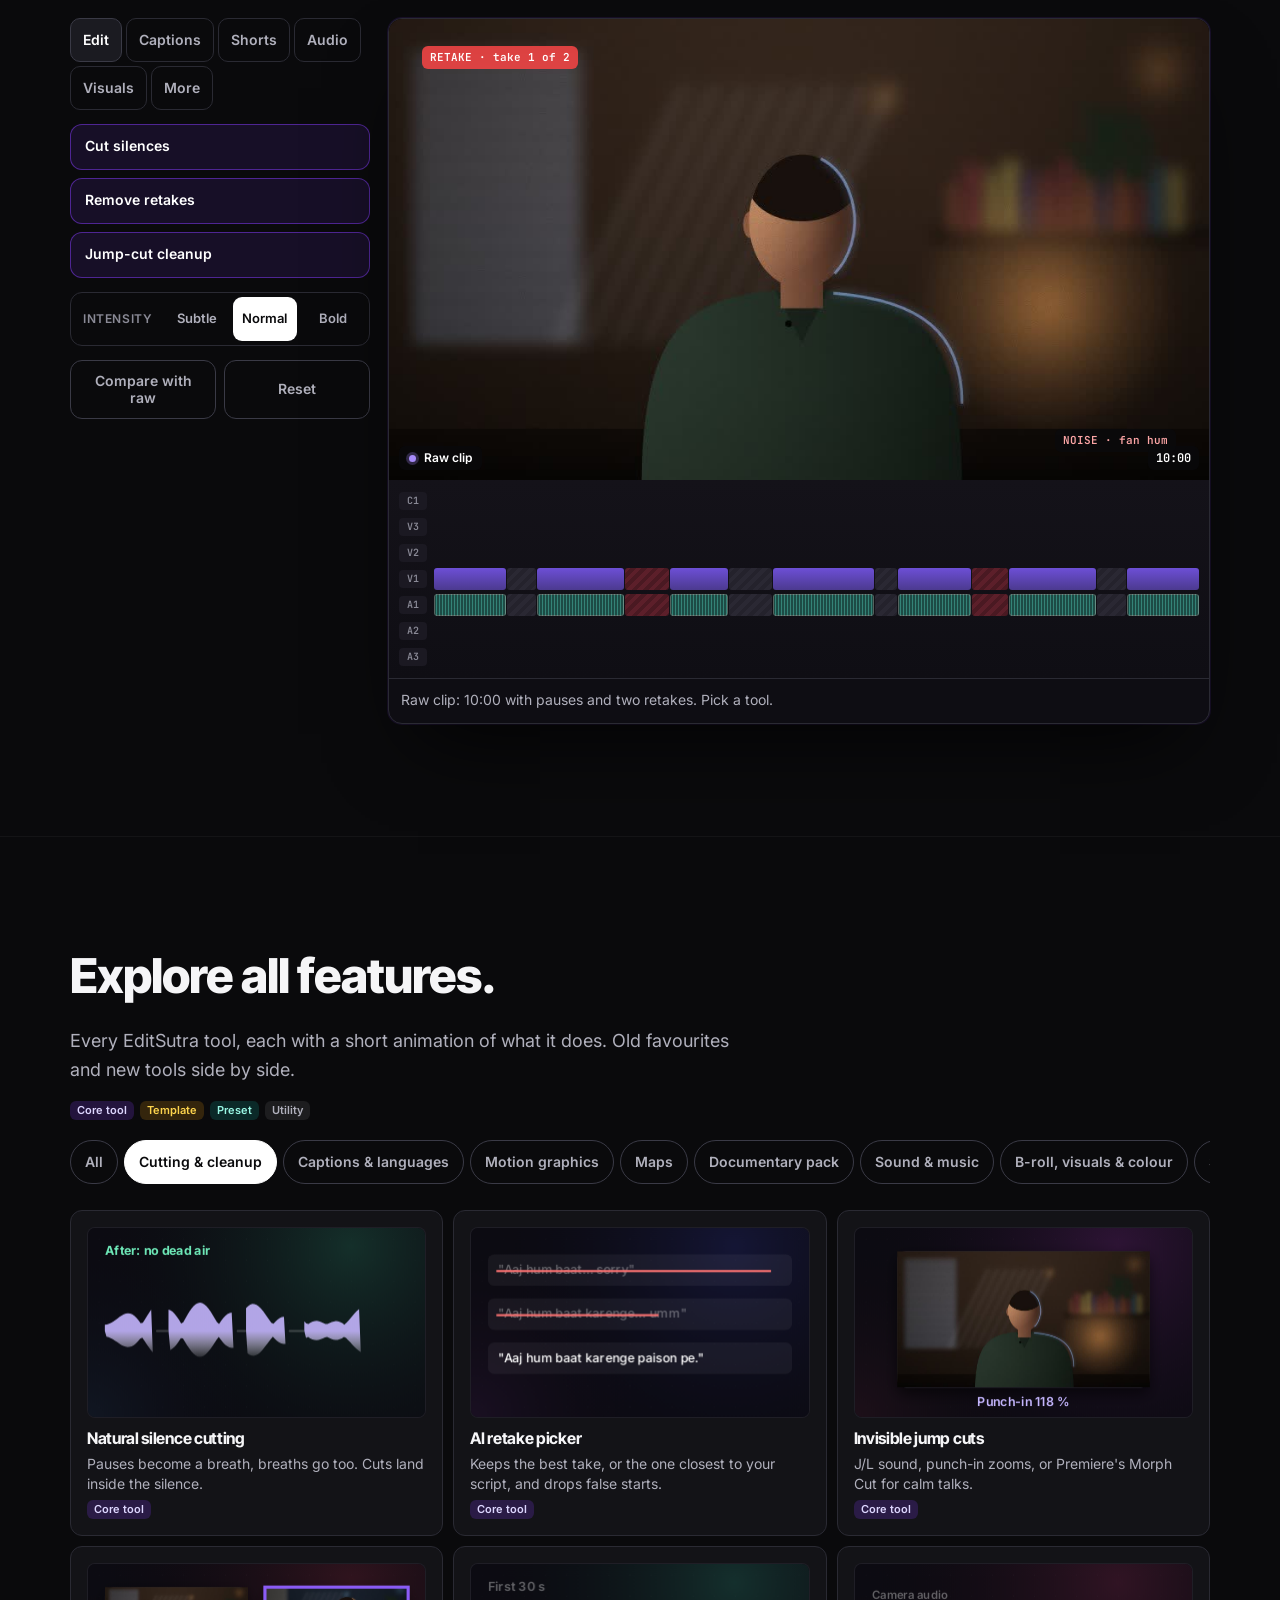
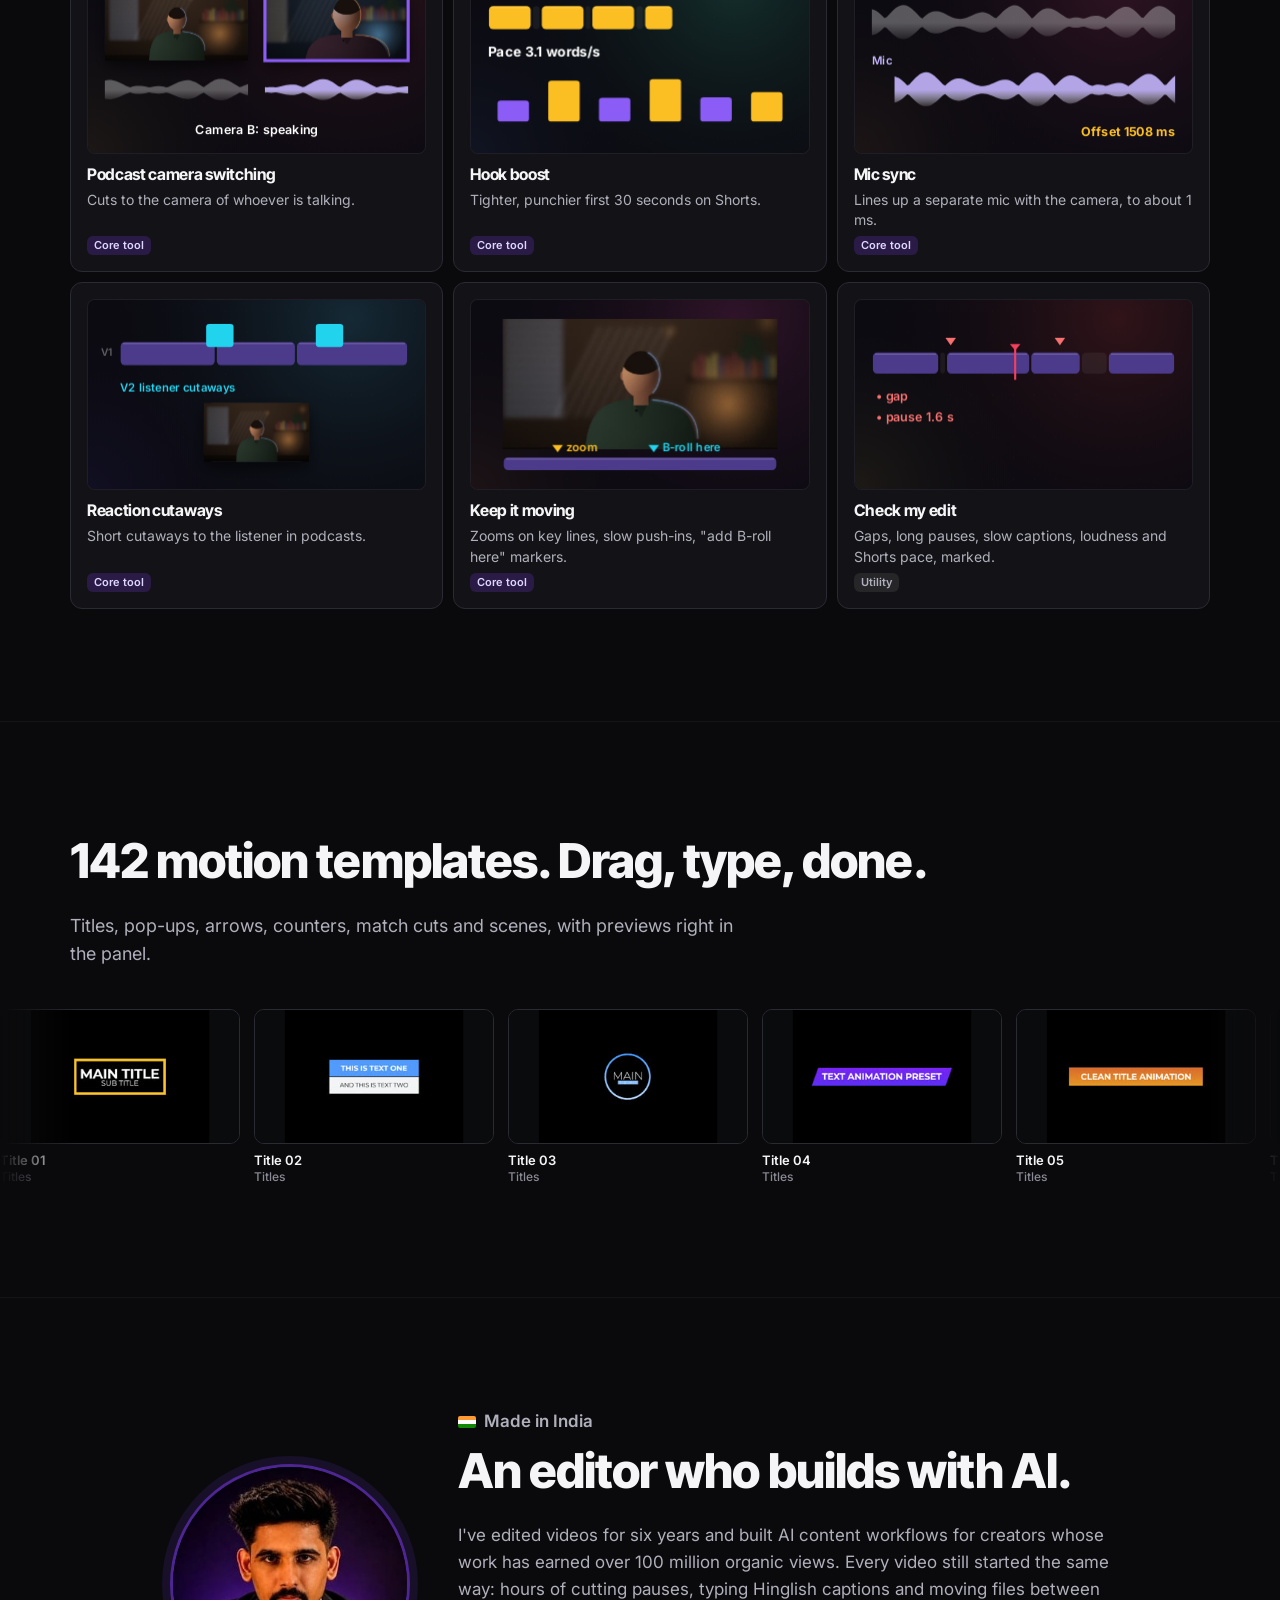
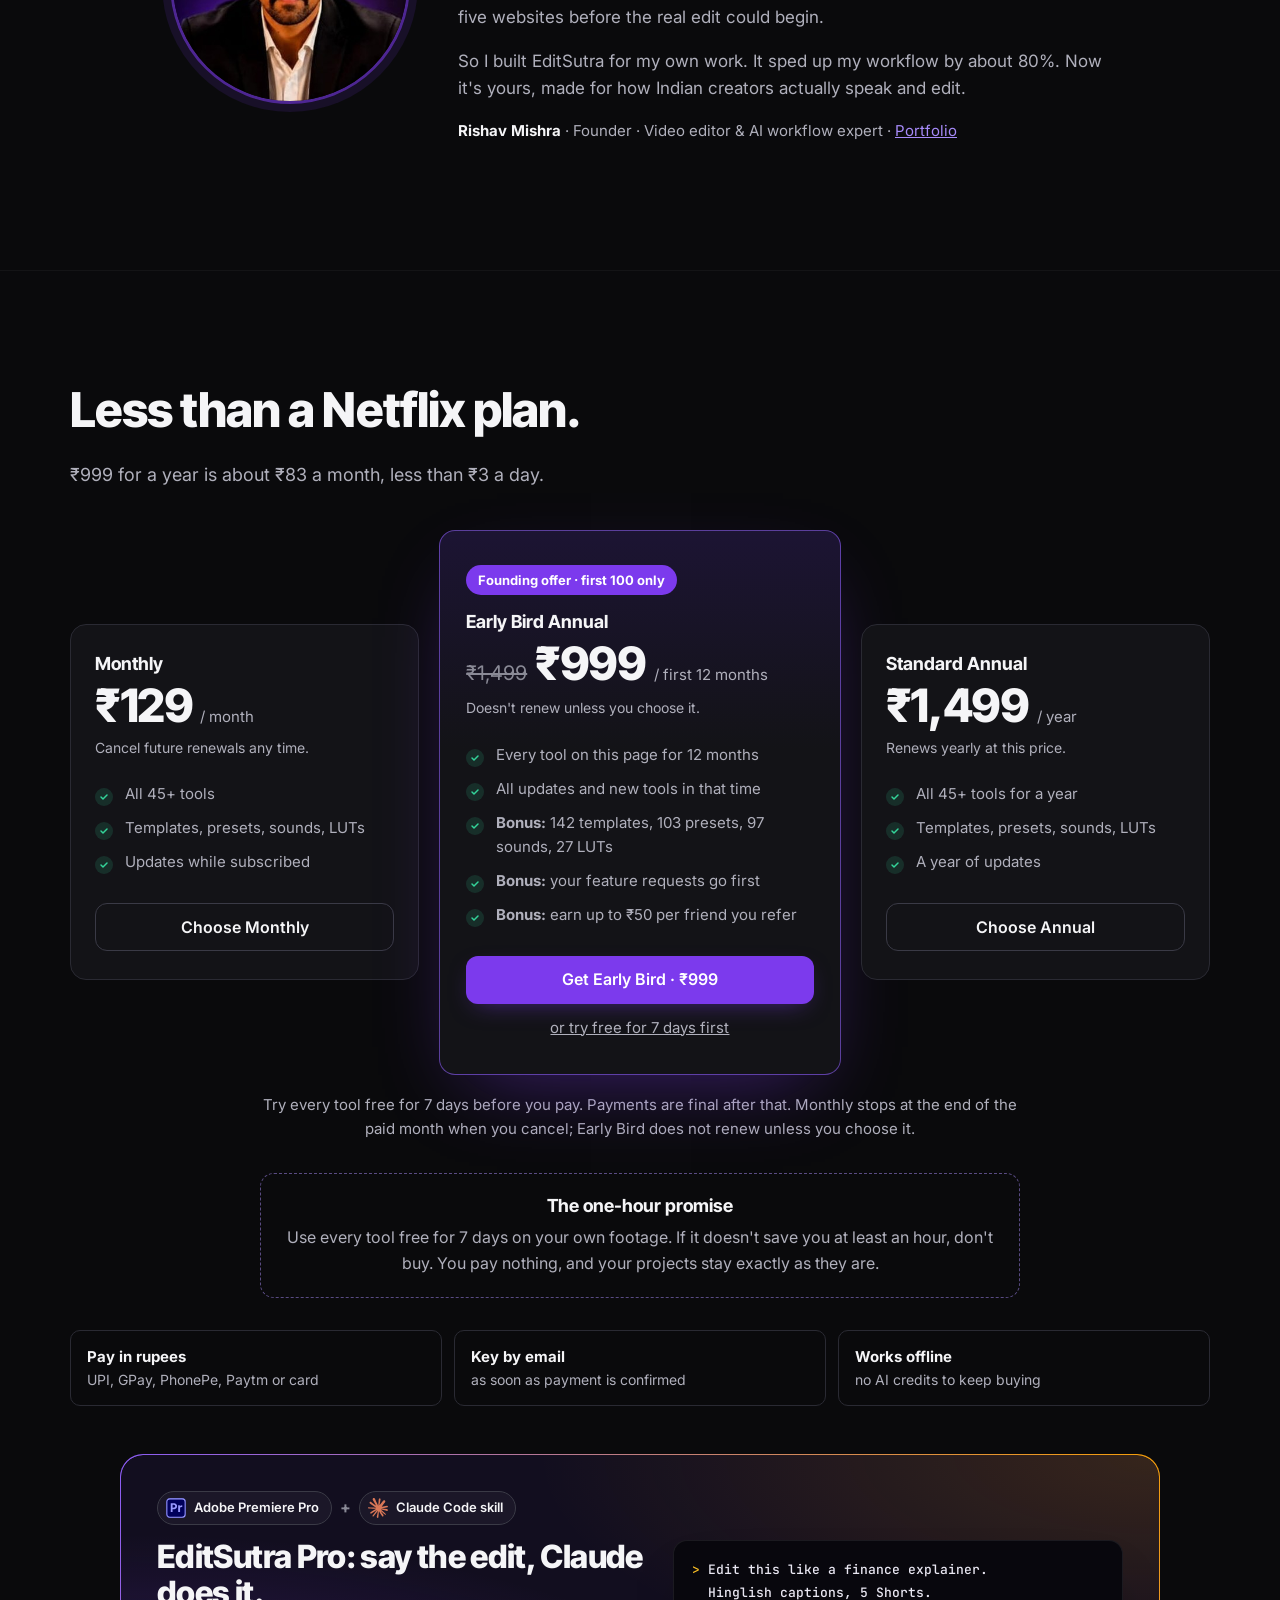
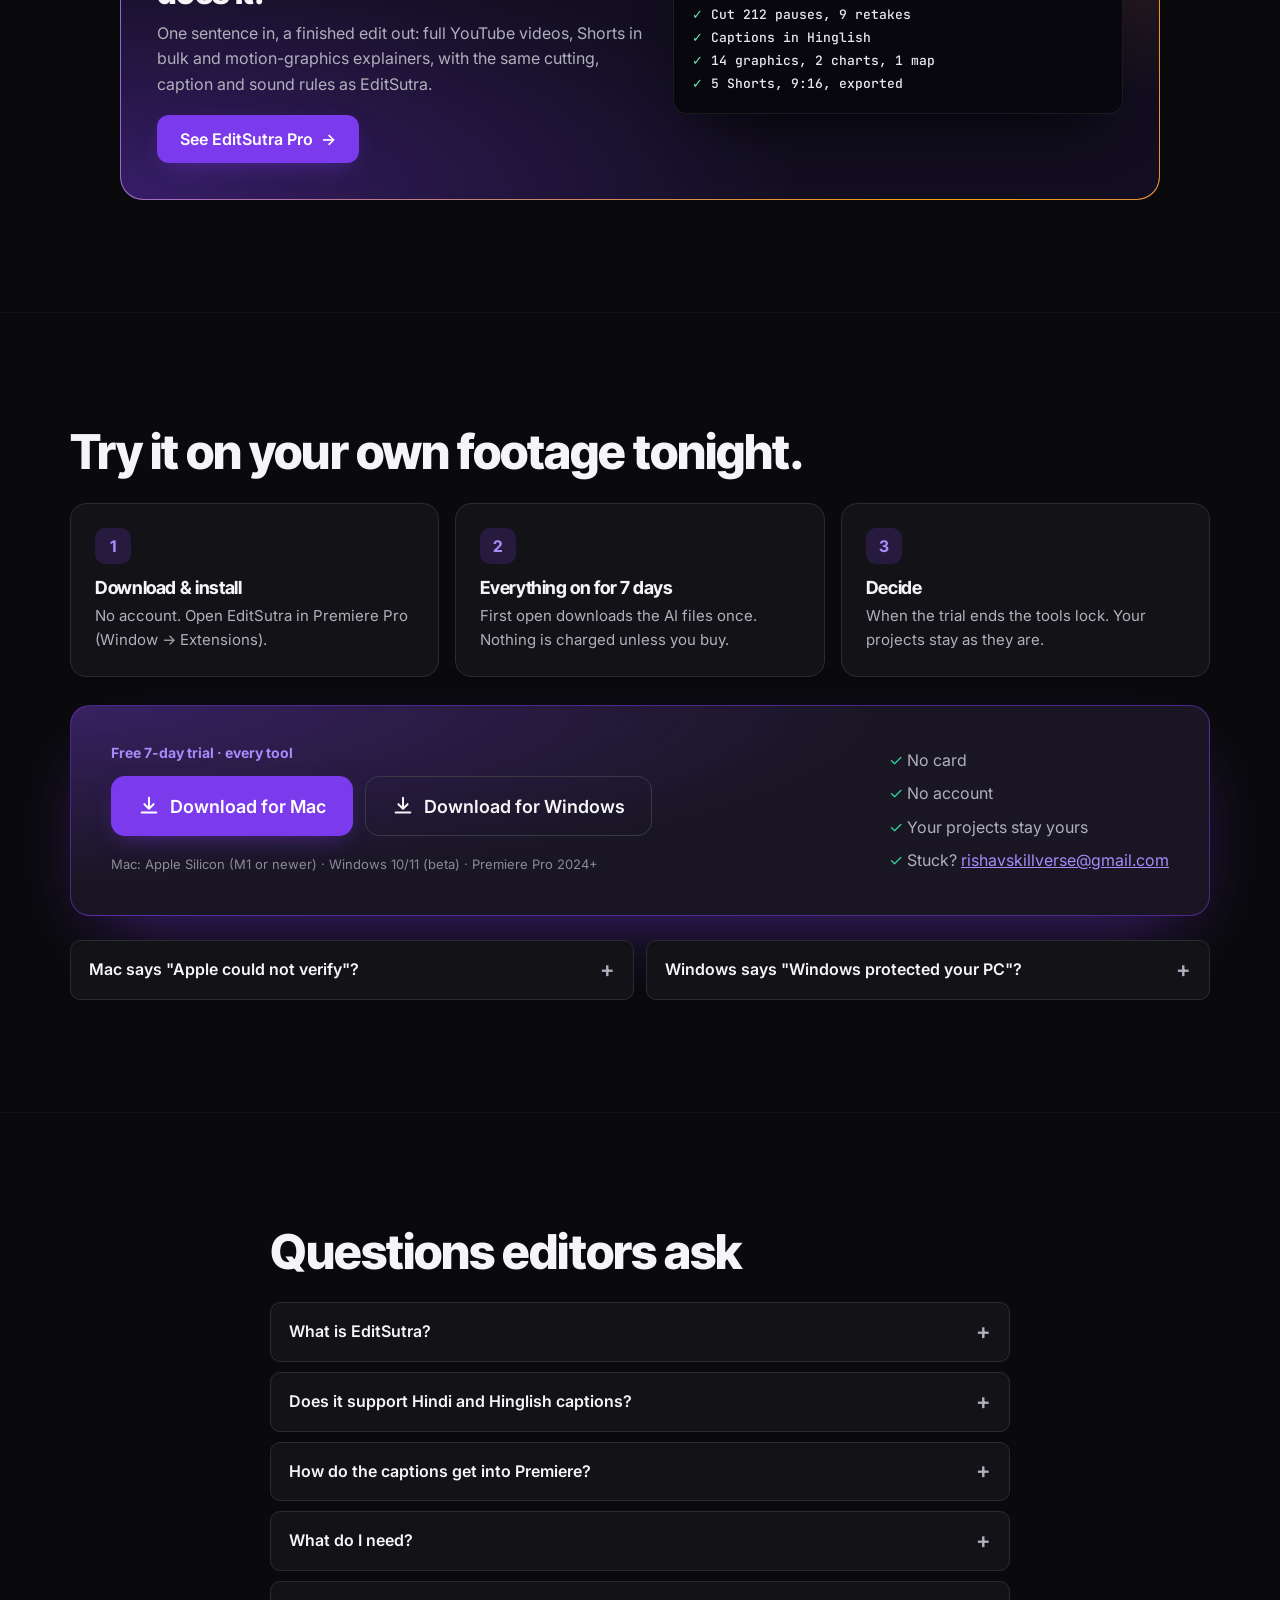
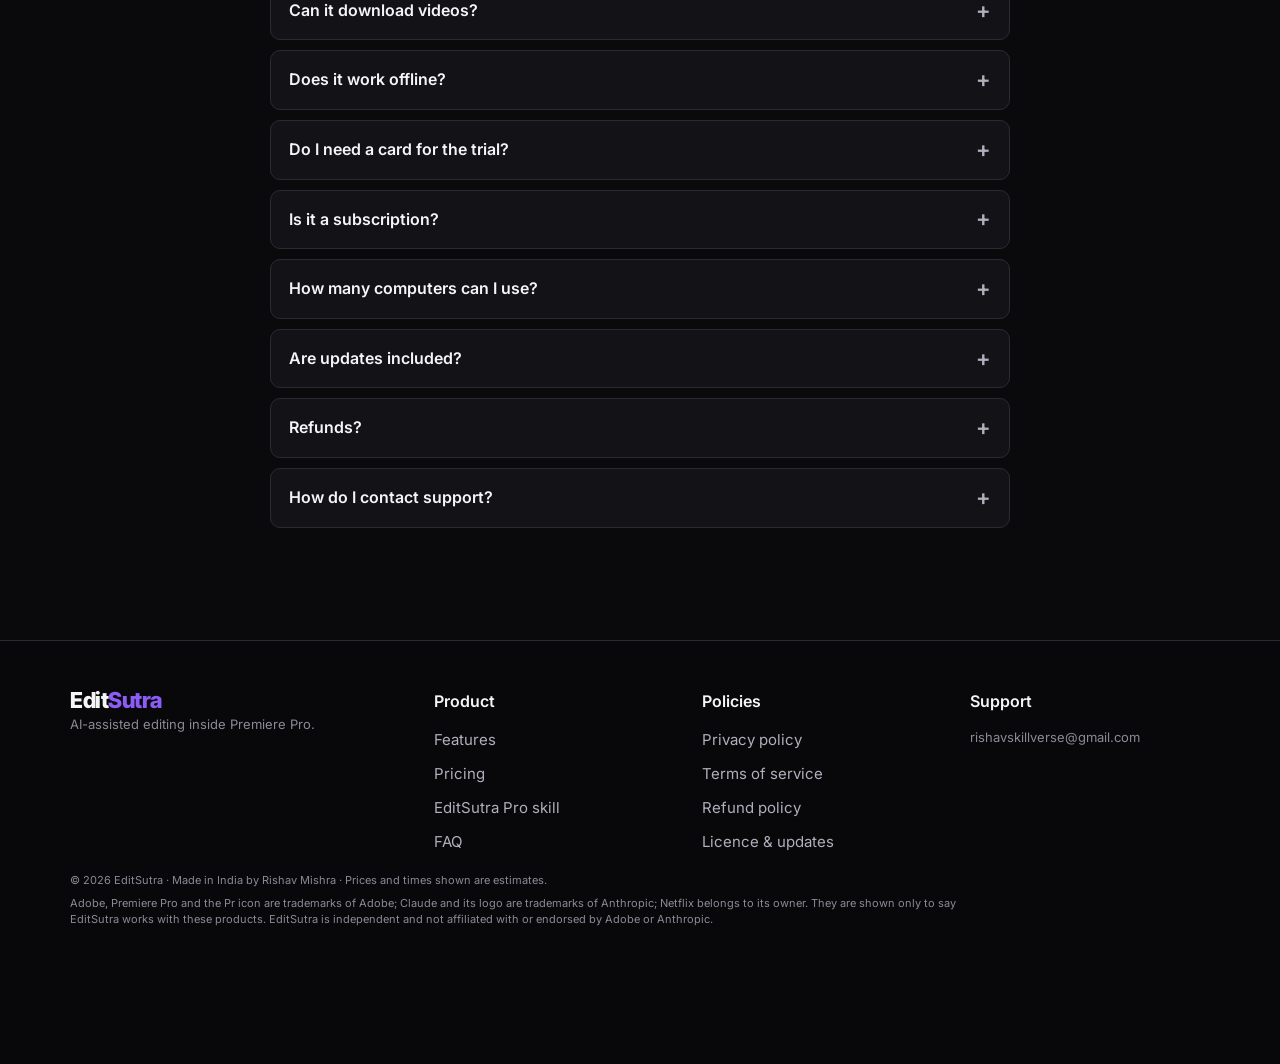
==== commit c0f61959: "Website source: FAQ as click-to-open rows Co-Authored-By: Claude Opus 5.5 <noreply@anthropic.com>" ====
--- a/index.html
+++ b/index.html
@@ -13,11 +13,11 @@
 <meta property="og:image" content="https://editsutra.github.io/assets/og.png">
 <meta name="twitter:card" content="summary_large_image">
 <meta name="theme-color" content="#0a0a0c">
-<link rel="icon" href="favicon.svg?v=49" type="image/svg+xml">
+<link rel="icon" href="favicon.svg?v=50" type="image/svg+xml">
 <link rel="preconnect" href="https://fonts.googleapis.com">
 <link rel="preconnect" href="https://fonts.gstatic.com" crossorigin>
 <link href="https://fonts.googleapis.com/css2?family=Inter+Tight:wght@600;700;800&family=Inter:wght@400;500;600&family=JetBrains+Mono:wght@500;600&display=swap" rel="stylesheet">
-<link rel="stylesheet" href="styles.css?v=49">
+<link rel="stylesheet" href="styles.css?v=50">
 <script type="application/ld+json">{"@context":"https://schema.org","@type":"SoftwareApplication","name":"EditSutra","applicationCategory":"MultimediaApplication","operatingSystem":"macOS, Windows","description":"Editing panel for Adobe Premiere Pro: silence and retake cutting, Hindi, Hinglish and English captions, voice clean-up, music removal, sound design, Shorts, graphics, maps, templates, presets and LUTs. Works offline.","offers":[{"@type":"Offer","price":"999","priceCurrency":"INR","name":"Early Bird Annual"},{"@type":"Offer","price":"129","priceCurrency":"INR","name":"Monthly"},{"@type":"Offer","price":"1499","priceCurrency":"INR","name":"Standard Annual"}],"url":"https://editsutra.github.io/"}</script>
 </head>
 <body>
@@ -294,21 +294,21 @@
 
   <!-- FAQ -->
   <section class="section faq" id="faq">
-    <div class="wrap">
+    <div class="wrap narrow">
       <h2 class="reveal">Questions editors ask</h2>
-      <div class="answers">
-        <article class="ans"><h3>What is EditSutra?</h3><p>A panel for Adobe Premiere Pro that does the slow parts of editing (cuts, captions, graphics, sound, Shorts and more) and leaves everything editable on your timeline.</p></article>
-        <article class="ans"><h3>Does it support Hindi and Hinglish captions?</h3><p>Yes: Roman Hinglish, Devanagari Hindi and English, each with its own speech model. Review captions before publishing, or paste your script for exact wording.</p></article>
-        <article class="ans"><h3>How do the captions get into Premiere?</h3><p>EditSutra writes a standard SRT file and adds it to your sequence as a Premiere caption track, so you can edit the words and style them in Premiere. Animated word-by-word captions come in as a see-through video on their own track.</p></article>
-        <article class="ans"><h3>What do I need?</h3><p>Premiere Pro 2024 or newer. A Mac with Apple Silicon (M1 or newer), or Windows 10/11 64-bit (beta). 8 GB memory (16 GB recommended) and about 4 GB of disk for the AI files.</p></article>
-        <article class="ans"><h3>Can it download videos?</h3><p>Yes. Paste a YouTube, Instagram or Pinterest link and the clip lands on your timeline at the quality you pick (highest, 1080p, 720p or MP3). Use it for your own videos or footage you have the rights to.</p></article>
-        <article class="ans"><h3>Does it work offline?</h3><p>Editing does. You need internet once to download the AI files, once to activate your key, and for the media-download tool.</p></article>
-        <article class="ans"><h3>Do I need a card for the trial?</h3><p>No. The 7-day trial needs no card and no account. When it ends nothing is charged; the tools lock until you enter a licence key.</p></article>
-        <article class="ans"><h3>Is it a subscription?</h3><p>Your choice. Monthly (₹129) renews each month; cancel future renewals any time. Standard Annual (₹1,499) renews yearly. Early Bird (₹999 for 12 months) does not renew unless you choose to.</p></article>
-        <article class="ans"><h3>How many computers can I use?</h3><p>One licence works on one computer. Changing computers? Contact support and we move it.</p></article>
-        <article class="ans"><h3>Are updates included?</h3><p>Yes, every update and new tool released while your plan is active. The plugin installs bug fixes itself.</p></article>
-        <article class="ans"><h3>Refunds?</h3><p>Please test with the free trial first: payments are final. Monthly plans can be cancelled any time and stop at the end of the paid month. If your key doesn't arrive or won't activate, email support and we fix it.</p></article>
-        <article class="ans"><h3>How do I contact support?</h3><p id="faq-support">Email rishavskillverse@gmail.com.</p></article>
+      <div class="qa">
+        <details><summary>What is EditSutra?</summary><p>A panel for Adobe Premiere Pro that does the slow parts of editing (cuts, captions, graphics, sound, Shorts and more) and leaves everything editable on your timeline.</p></details>
+        <details><summary>Does it support Hindi and Hinglish captions?</summary><p>Yes: Roman Hinglish, Devanagari Hindi and English, each with its own speech model. Review captions before publishing, or paste your script for exact wording.</p></details>
+        <details><summary>How do the captions get into Premiere?</summary><p>EditSutra writes a standard SRT file and adds it to your sequence as a Premiere caption track, so you can edit the words and style them in Premiere. Animated word-by-word captions come in as a see-through video on their own track.</p></details>
+        <details><summary>What do I need?</summary><p>Premiere Pro 2024 or newer. A Mac with Apple Silicon (M1 or newer), or Windows 10/11 64-bit (beta). 8 GB memory (16 GB recommended) and about 4 GB of disk for the AI files.</p></details>
+        <details><summary>Can it download videos?</summary><p>Yes. Paste a YouTube, Instagram or Pinterest link and the clip lands on your timeline at the quality you pick (highest, 1080p, 720p or MP3). Use it for your own videos or footage you have the rights to.</p></details>
+        <details><summary>Does it work offline?</summary><p>Editing does. You need internet once to download the AI files, once to activate your key, and for the media-download tool.</p></details>
+        <details><summary>Do I need a card for the trial?</summary><p>No. The 7-day trial needs no card and no account. When it ends nothing is charged; the tools lock until you enter a licence key.</p></details>
+        <details><summary>Is it a subscription?</summary><p>Your choice. Monthly (₹129) renews each month; cancel future renewals any time. Standard Annual (₹1,499) renews yearly. Early Bird (₹999 for 12 months) does not renew unless you choose to.</p></details>
+        <details><summary>How many computers can I use?</summary><p>One licence works on one computer. Changing computers? Contact support and we move it.</p></details>
+        <details><summary>Are updates included?</summary><p>Yes, every update and new tool released while your plan is active. The plugin installs bug fixes itself.</p></details>
+        <details><summary>Refunds?</summary><p>Please test with the free trial first: payments are final. Monthly plans can be cancelled any time and stop at the end of the paid month. If your key doesn't arrive or won't activate, email support and we fix it.</p></details>
+        <details><summary>How do I contact support?</summary><p id="faq-support">Email rishavskillverse@gmail.com.</p></details>
       </div>
     </div>
   </section>
@@ -328,13 +328,13 @@
   </div>
 </footer>
 
-<script src="config.js?v=49"></script>
-<script src="main.js?v=49" defer></script>
-<script src="templates.js?v=49" defer></script>
-<script src="features.js?v=49" defer></script>
-<script src="mini.js?v=49" defer></script>
-<script src="play.js?v=49" defer></script>
-<script src="bay.js?v=49" defer></script>
+<script src="config.js?v=50"></script>
+<script src="main.js?v=50" defer></script>
+<script src="templates.js?v=50" defer></script>
+<script src="features.js?v=50" defer></script>
+<script src="mini.js?v=50" defer></script>
+<script src="play.js?v=50" defer></script>
+<script src="bay.js?v=50" defer></script>
 <a class="m-cta" id="m-cta" href="#trial" data-track="trial_cta" data-where="sticky">Try free for 7 days</a>
 </body>
 </html>
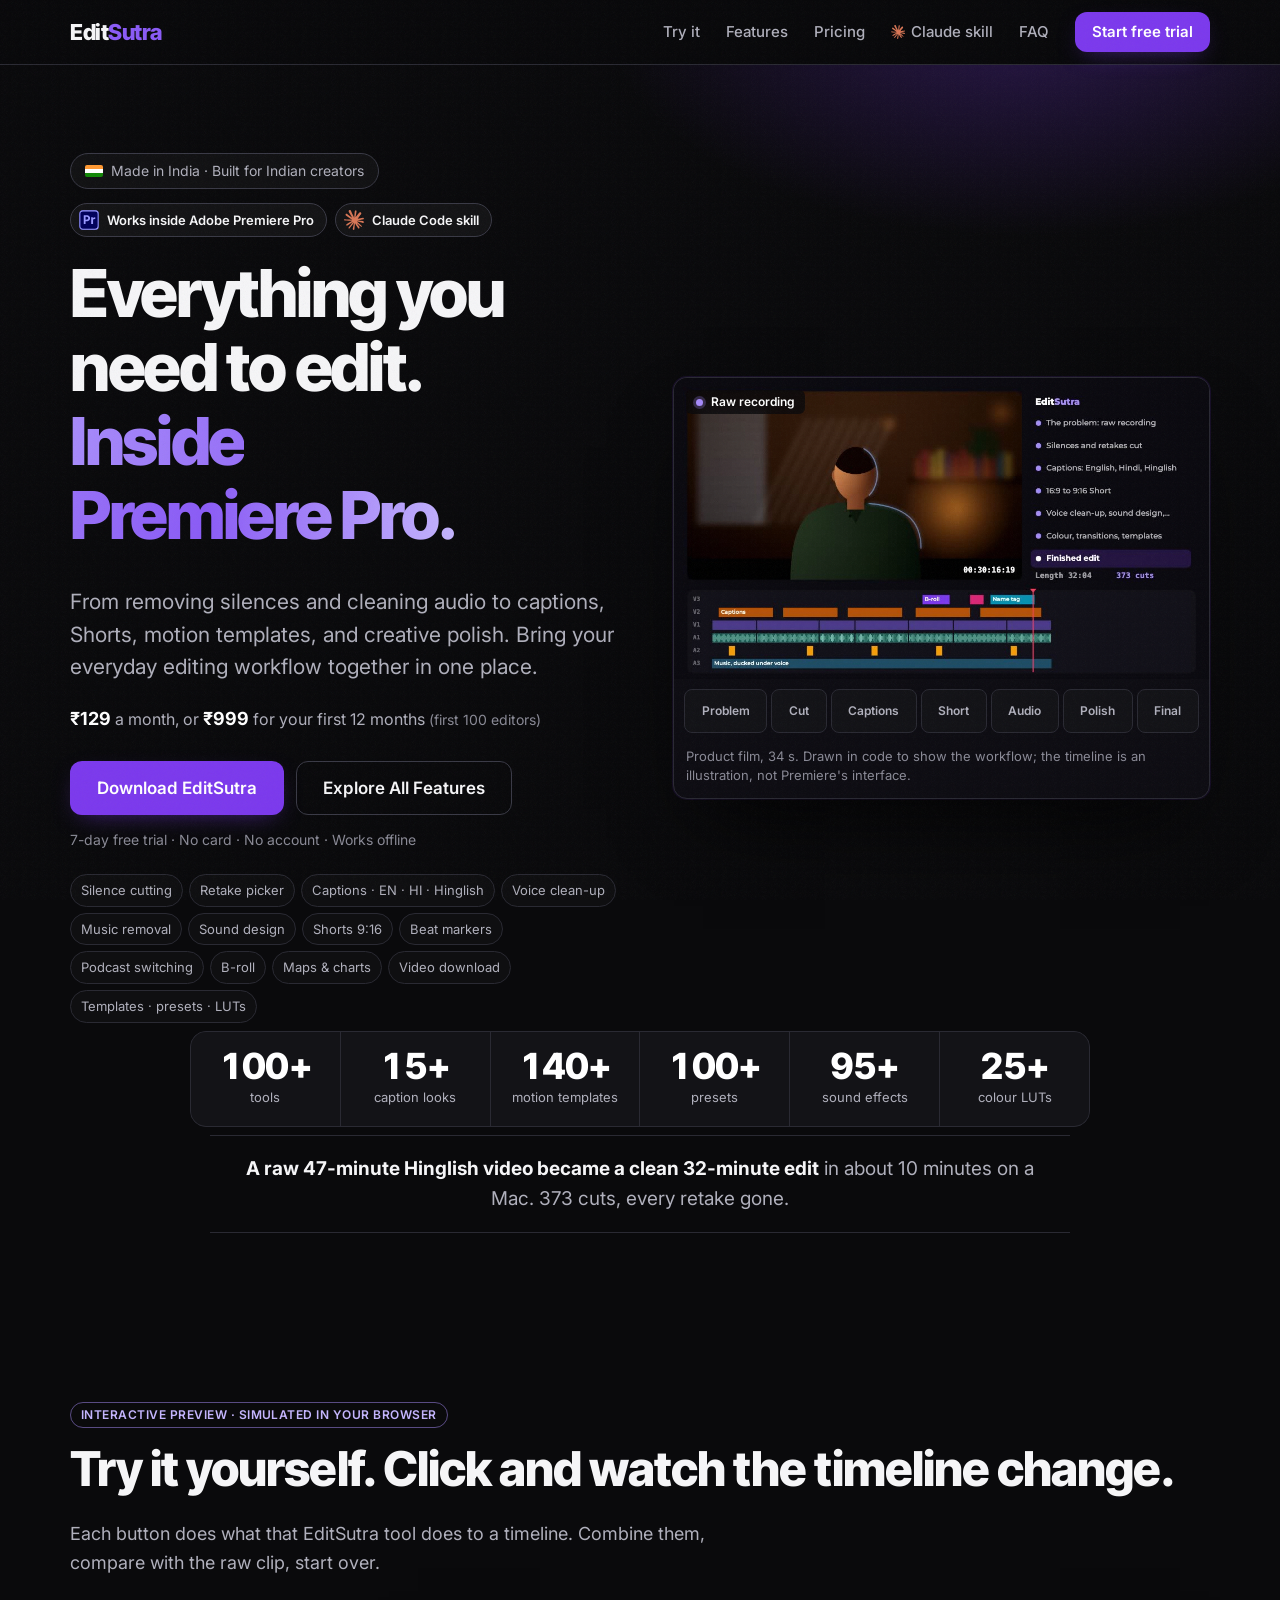
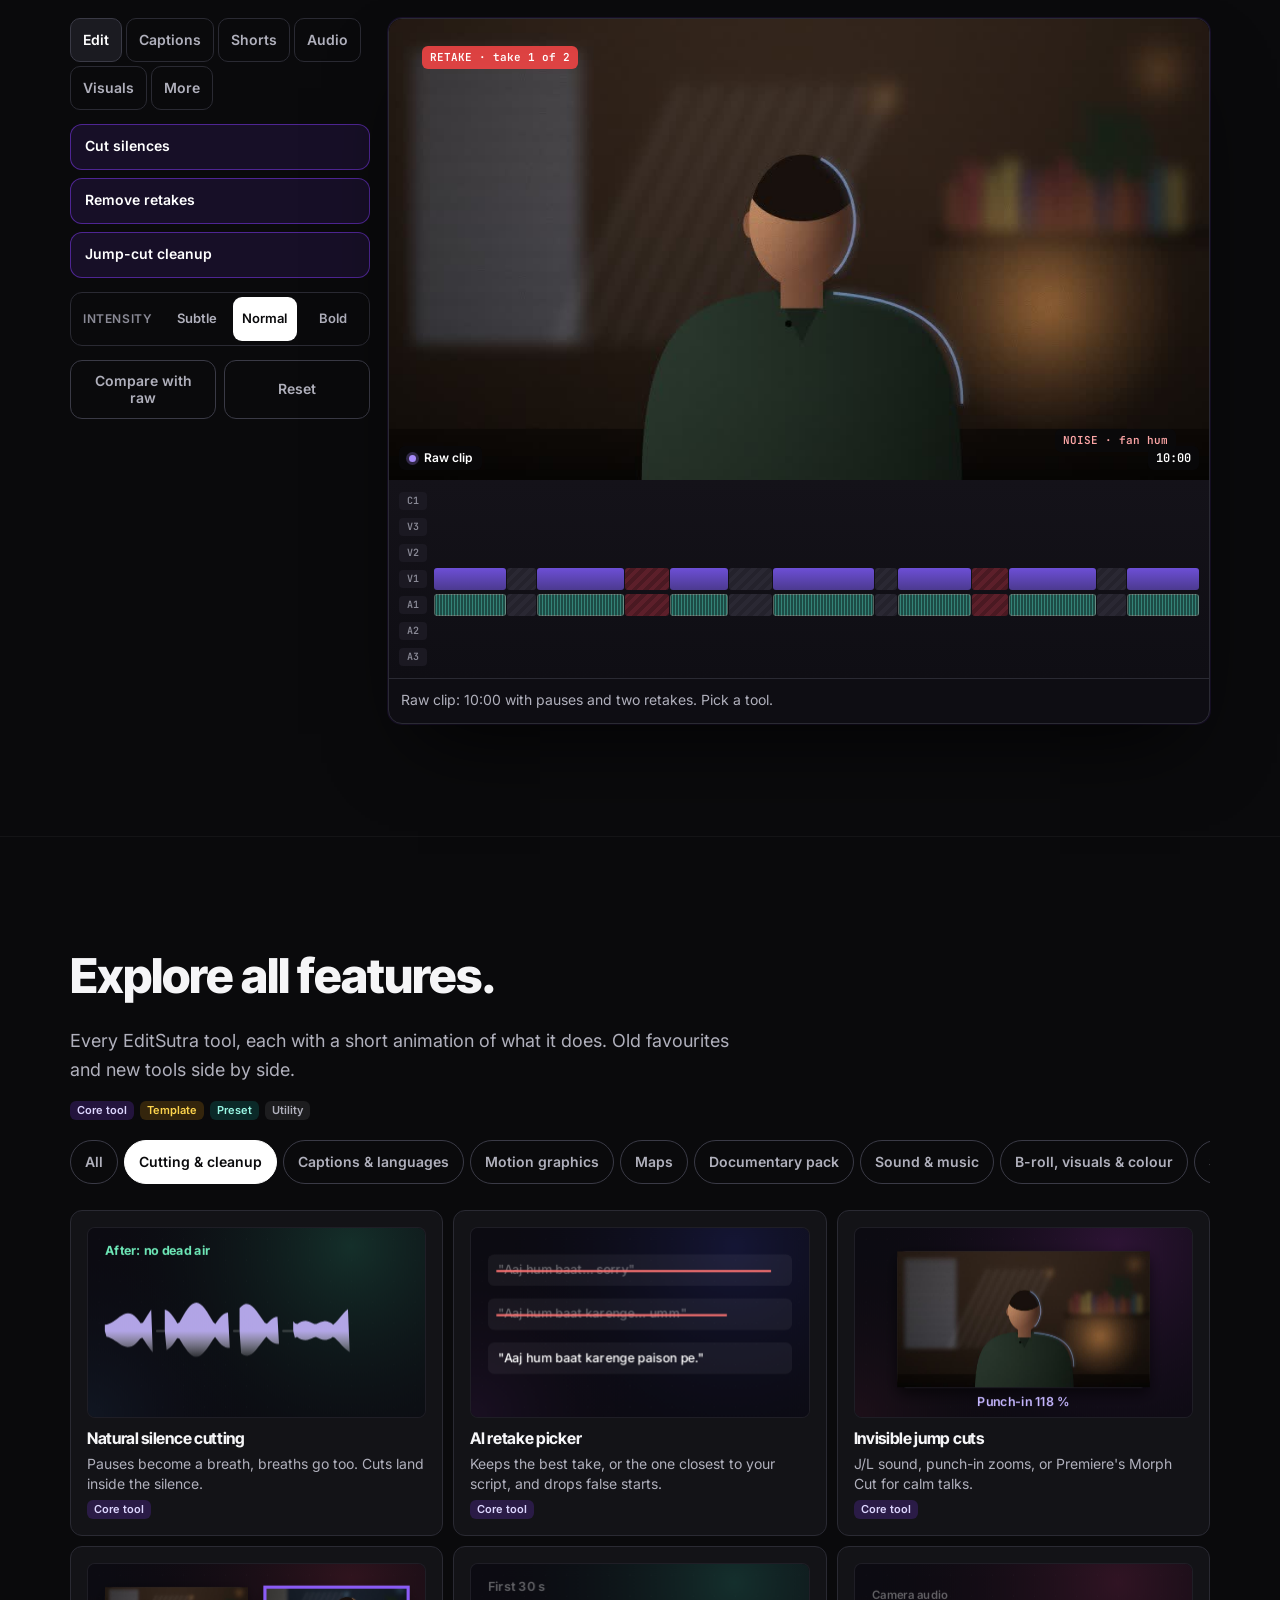
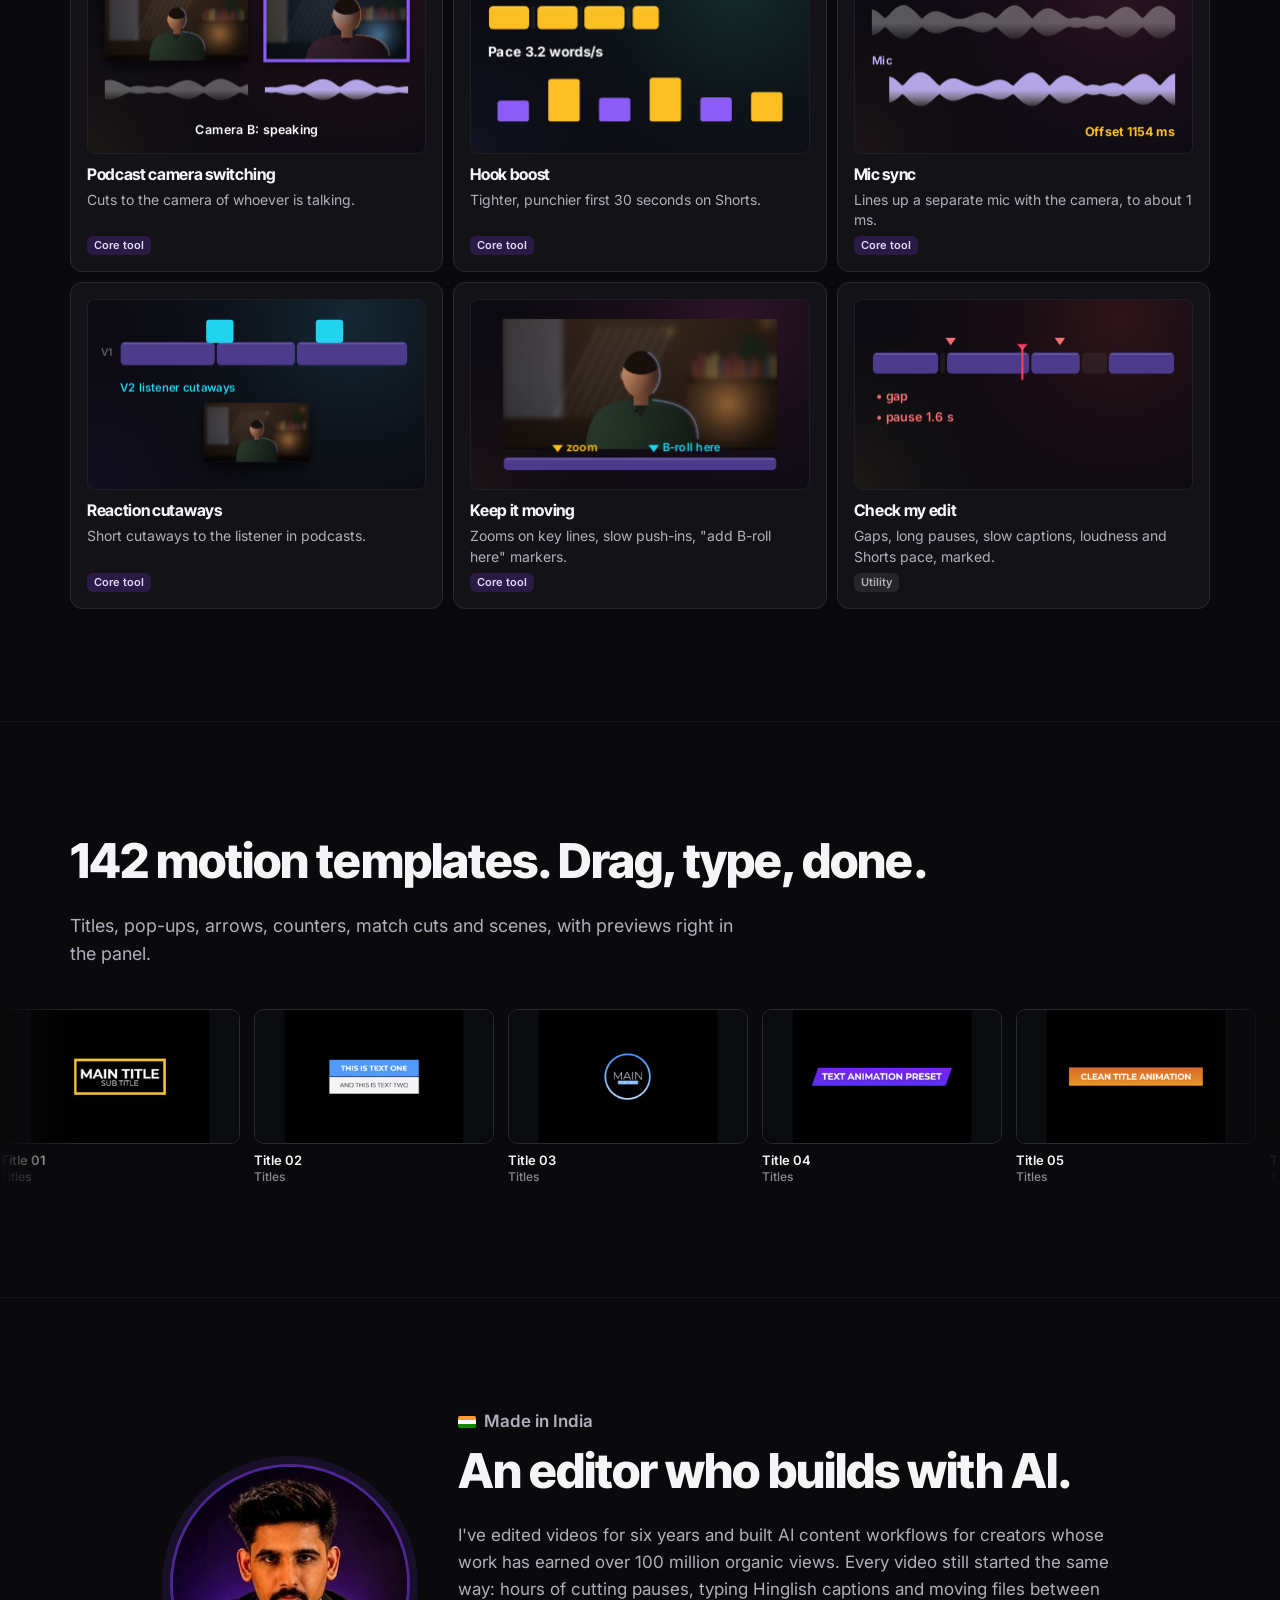
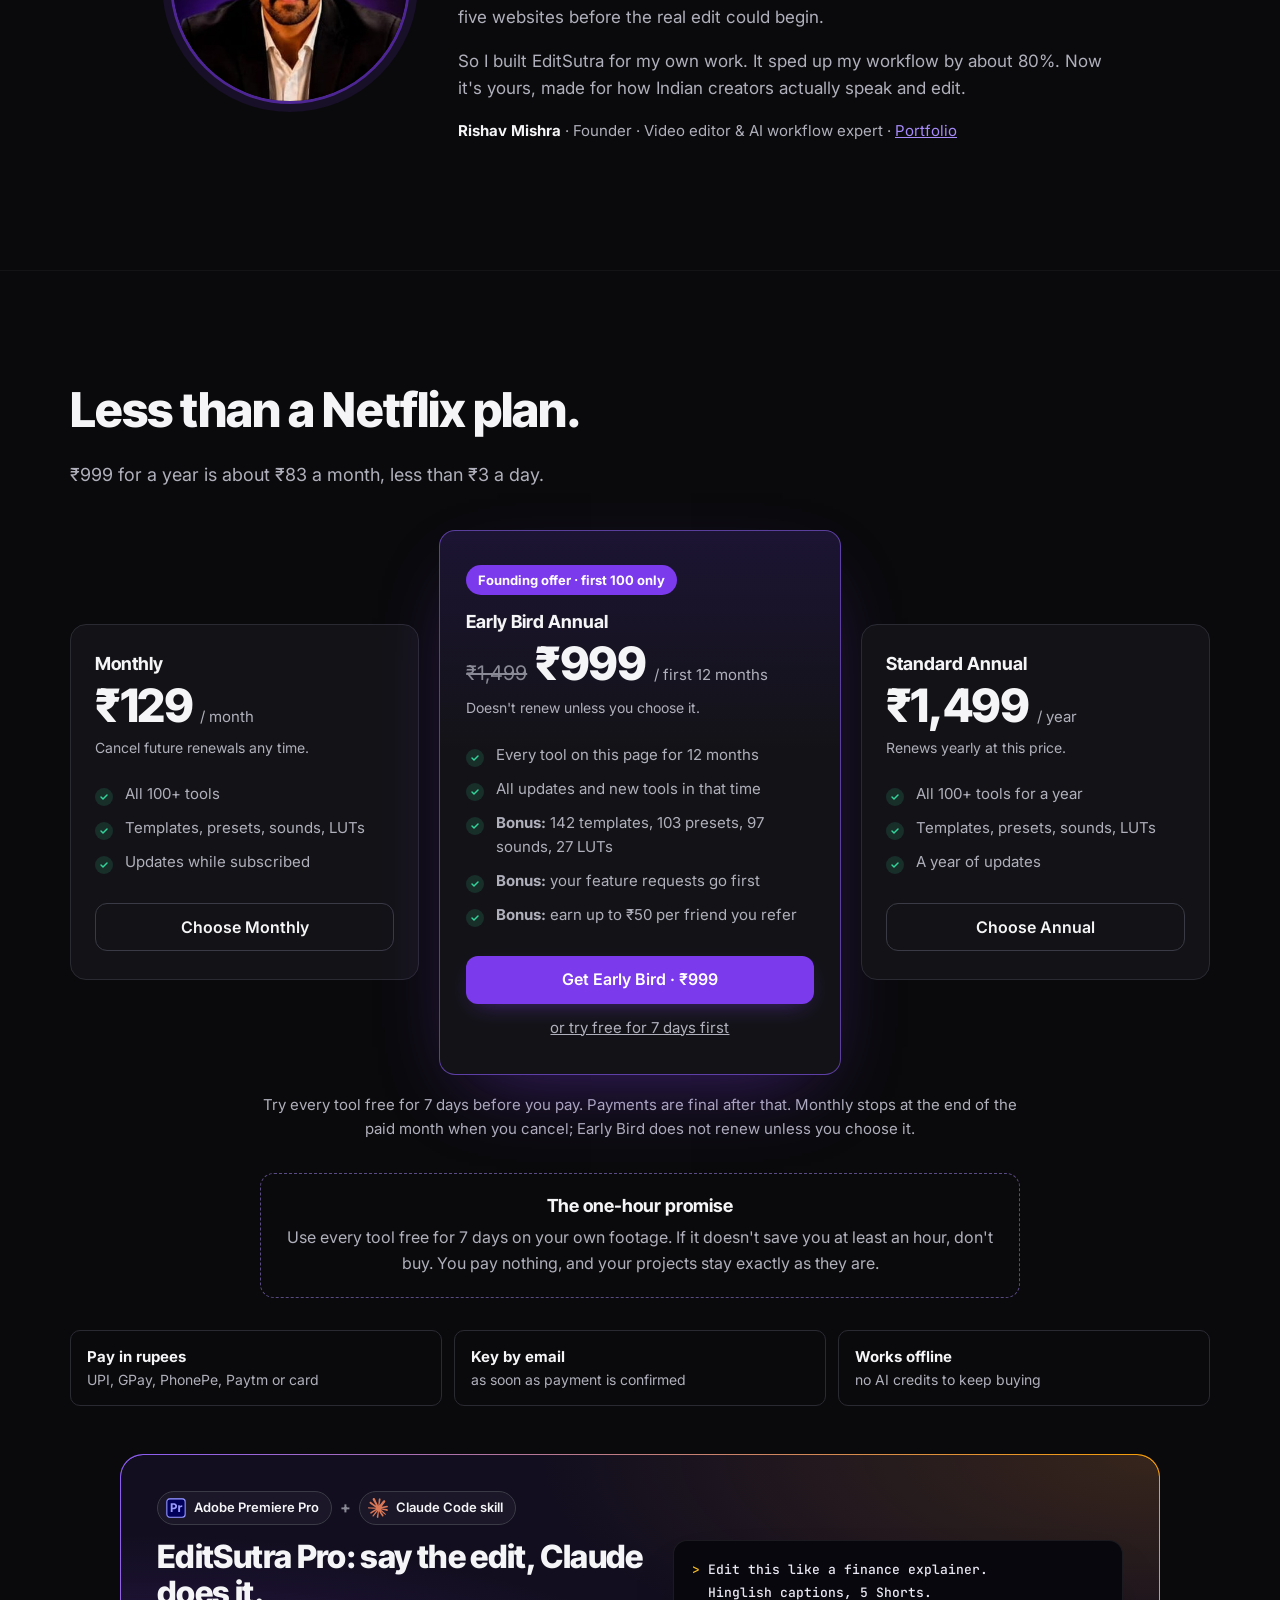
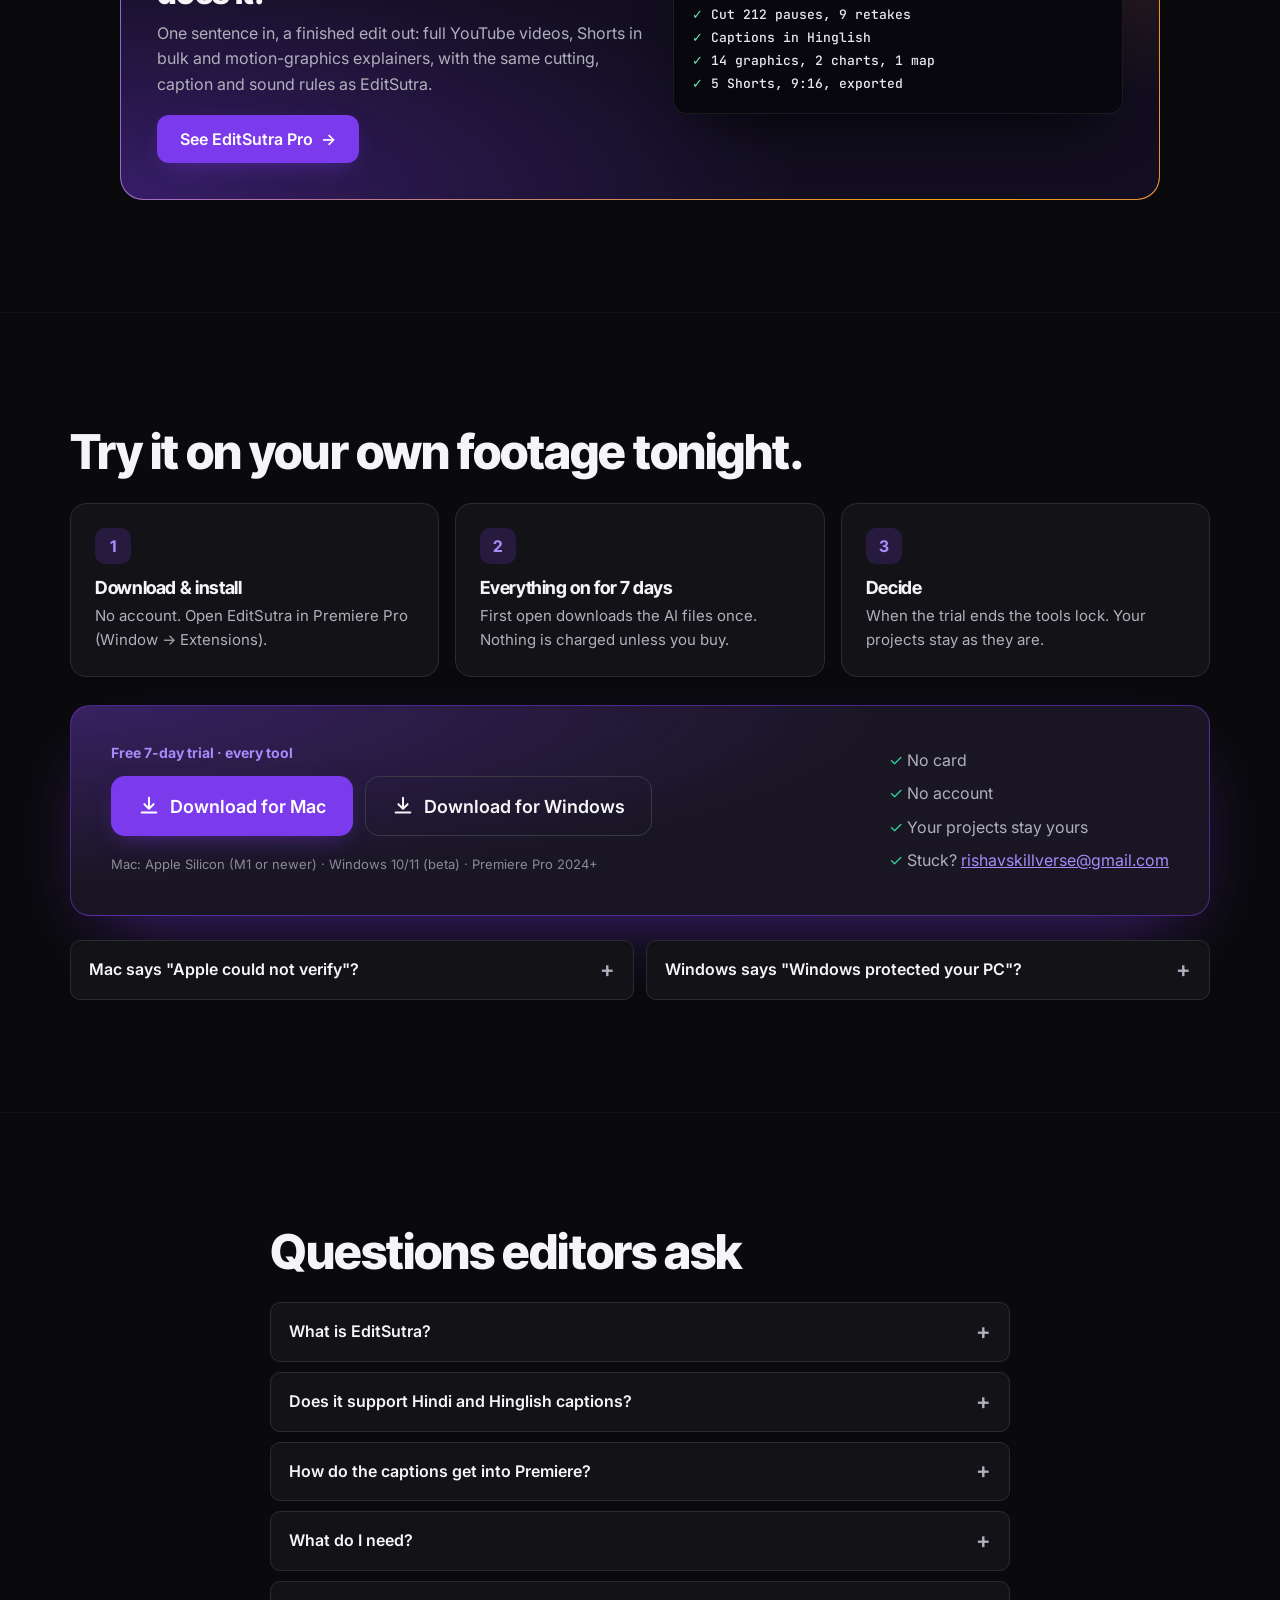
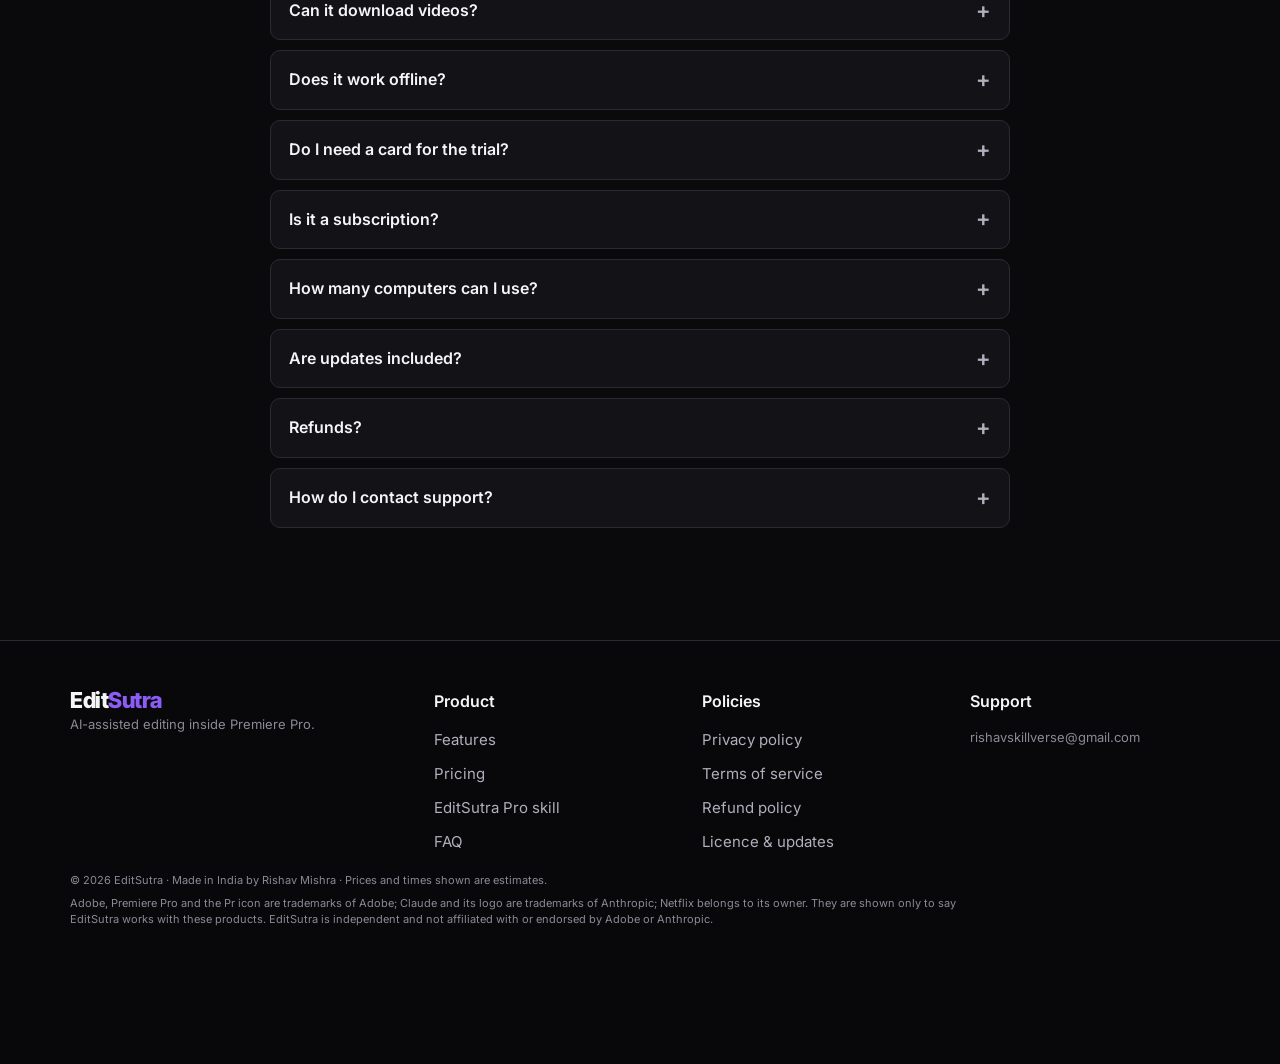
==== commit 0498b2a6: "Website source: 100+ tools Co-Authored-By: Claude Opus 5.5 <noreply@anthropic.com>" ====
--- a/index.html
+++ b/index.html
@@ -9,7 +9,7 @@
 <link rel="canonical" href="https://editsutra.github.io/" id="canonical">
 <meta property="og:type" content="website">
 <meta property="og:title" content="EditSutra: Raw footage in. Finished video out.">
-<meta property="og:description" content="45+ AI editing tools inside Premiere Pro for Hindi, Hinglish and English creators. 7-day free trial. Founding offer: ₹999 for your first 12 months.">
+<meta property="og:description" content="100+ AI editing tools inside Premiere Pro for Hindi, Hinglish and English creators. 7-day free trial. Founding offer: ₹999 for your first 12 months.">
 <meta property="og:image" content="https://editsutra.github.io/assets/og.png">
 <meta name="twitter:card" content="summary_large_image">
 <meta name="theme-color" content="#0a0a0c">
@@ -78,7 +78,7 @@
     </div>
     <div class="wrap">
       <ul class="big-nums reveal" aria-label="What is inside EditSutra">
-        <li><b>45+</b><span>tools</span></li><li><b>15+</b><span>caption looks</span></li><li><b>140+</b><span>motion templates</span></li><li><b>100+</b><span>presets</span></li><li><b>95+</b><span>sound effects</span></li><li><b>25+</b><span>colour LUTs</span></li>
+        <li><b>100+</b><span>tools</span></li><li><b>15+</b><span>caption looks</span></li><li><b>140+</b><span>motion templates</span></li><li><b>100+</b><span>presets</span></li><li><b>95+</b><span>sound effects</span></li><li><b>25+</b><span>colour LUTs</span></li>
       </ul>
       <p class="proof reveal"><b>A raw 47-minute Hinglish video became a clean 32-minute edit</b> in about 10 minutes on a Mac. 373 cuts, every retake gone.</p>
     </div>
@@ -188,7 +188,7 @@
           <div class="deal"><b>₹129</b><em class="per">/ month</em></div>
           <p class="plan-note">Cancel future renewals any time.</p>
           <ul class="ticks small">
-            <li>All 45+ tools</li>
+            <li>All 100+ tools</li>
             <li>Templates, presets, sounds, LUTs</li>
             <li>Updates while subscribed</li>
           </ul>
@@ -216,7 +216,7 @@
           <div class="deal"><b>₹1,499</b><em class="per">/ year</em></div>
           <p class="plan-note">Renews yearly at this price.</p>
           <ul class="ticks small">
-            <li>All 45+ tools for a year</li>
+            <li>All 100+ tools for a year</li>
             <li>Templates, presets, sounds, LUTs</li>
             <li>A year of updates</li>
           </ul>
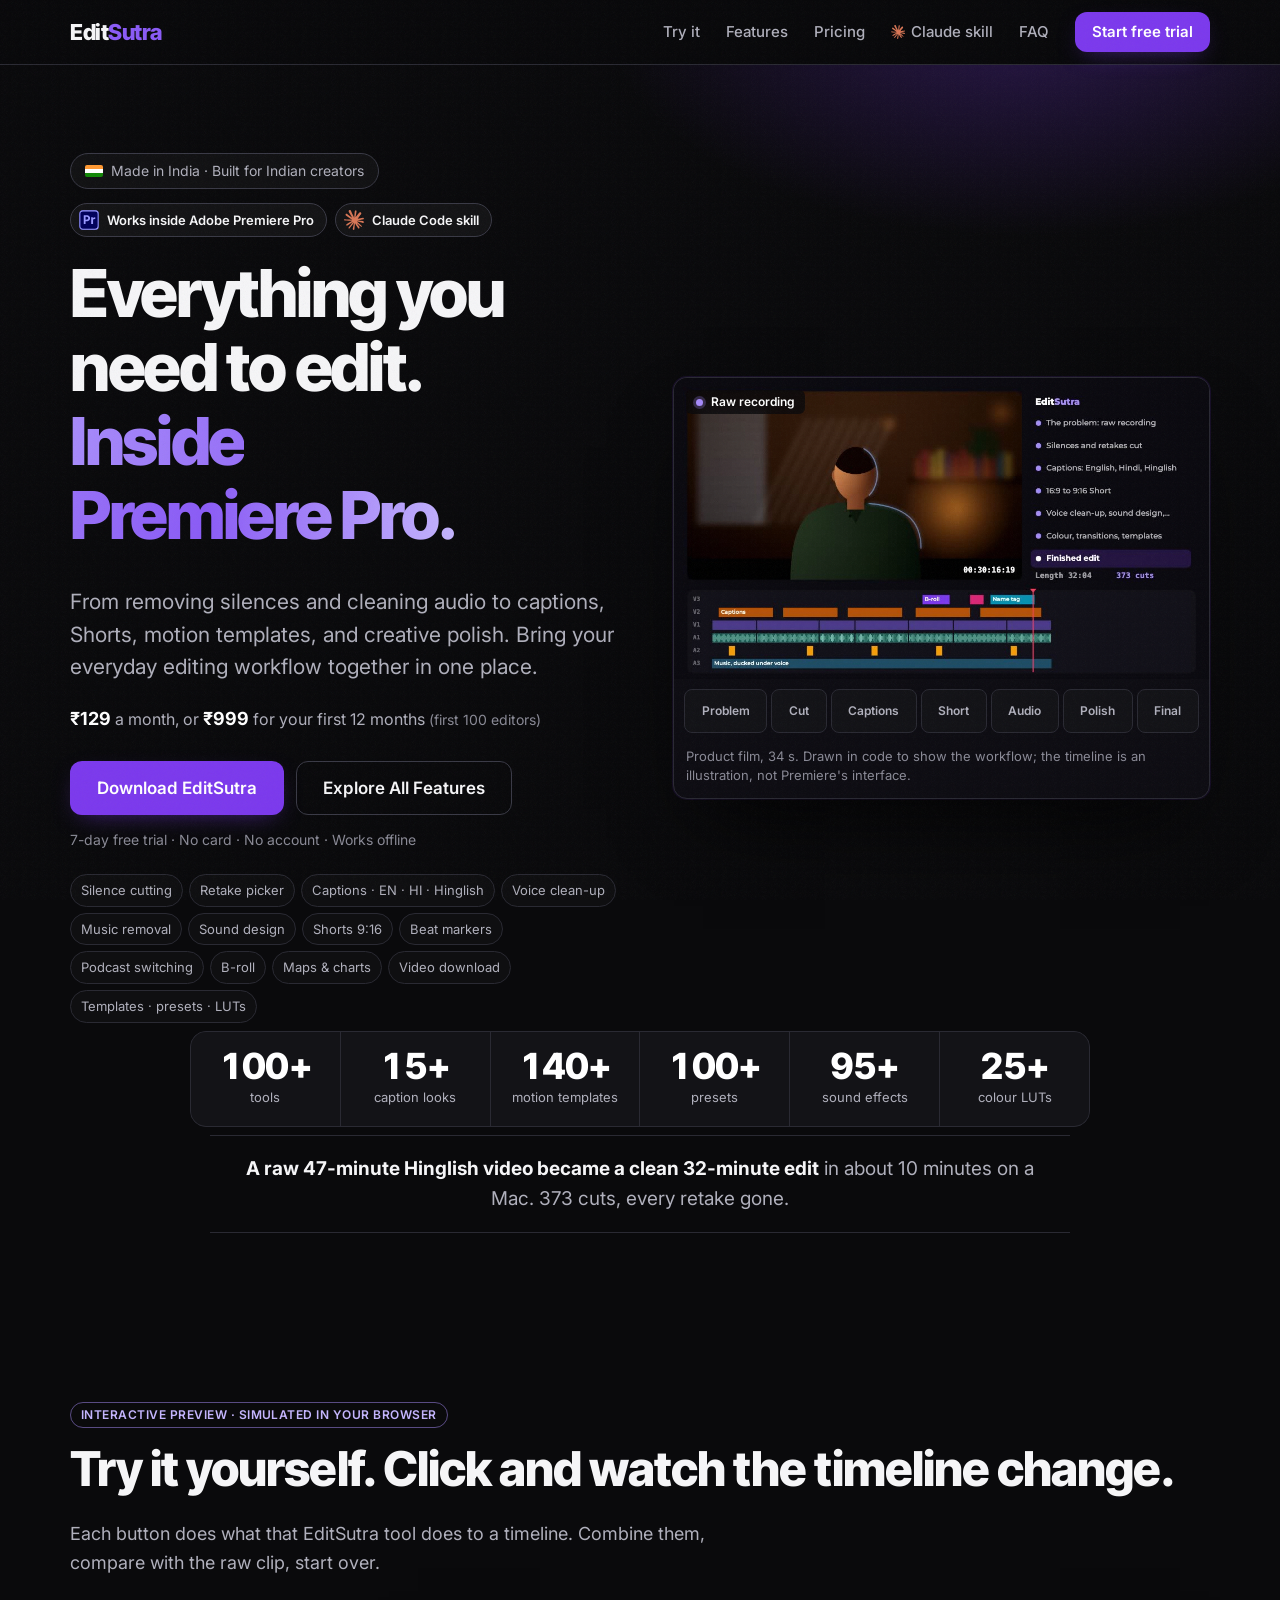
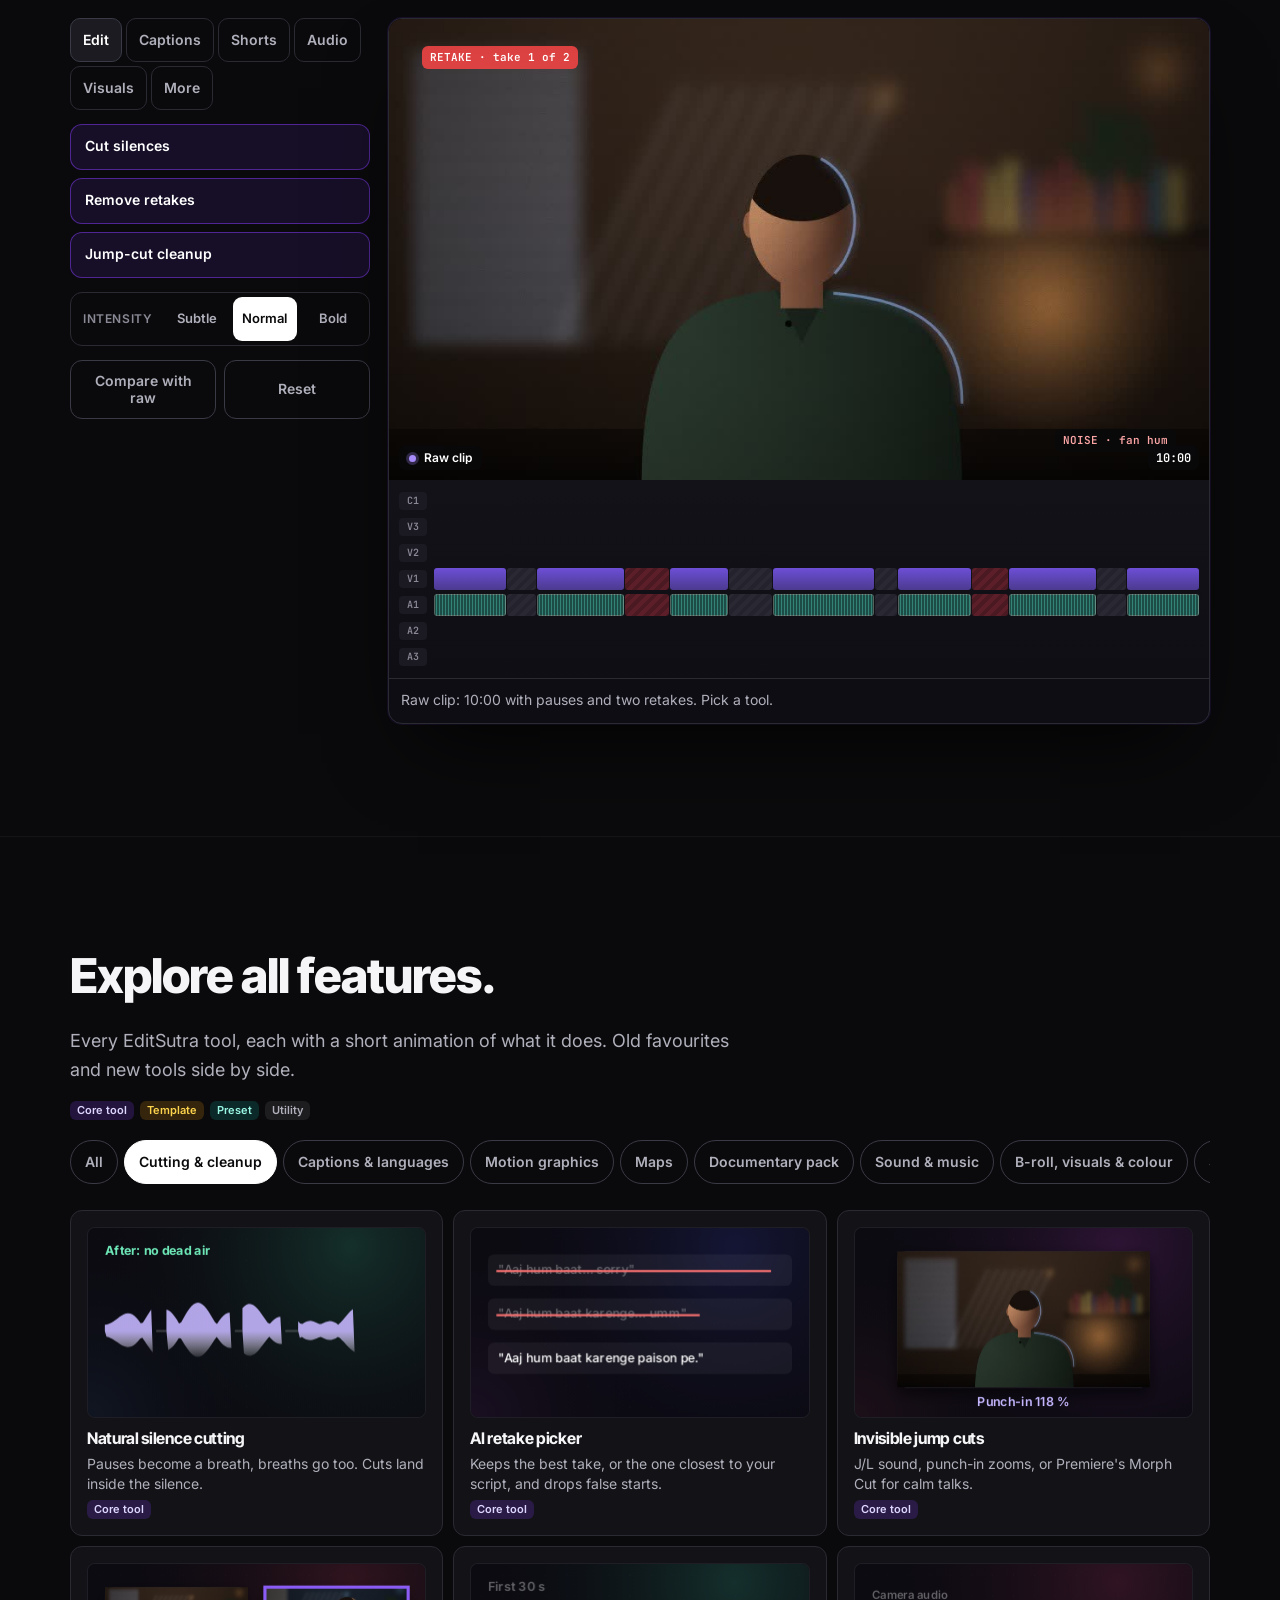
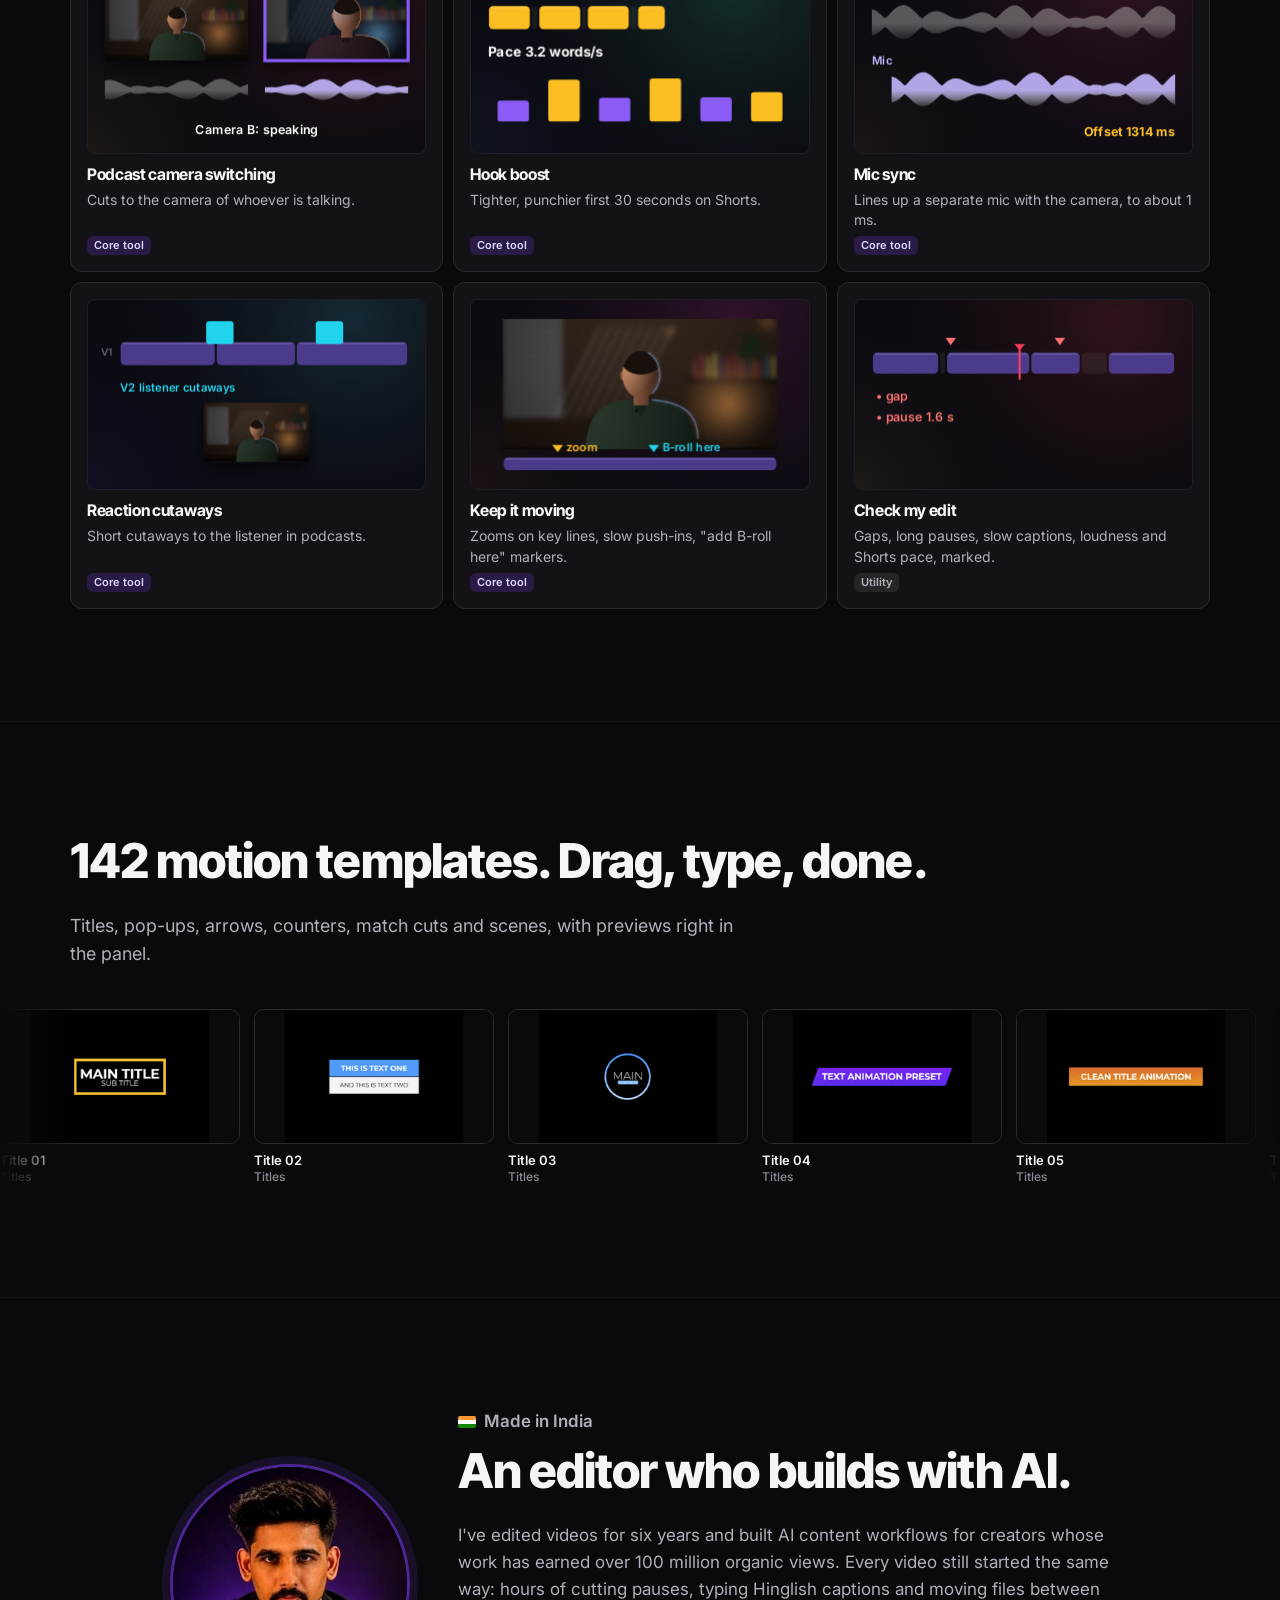
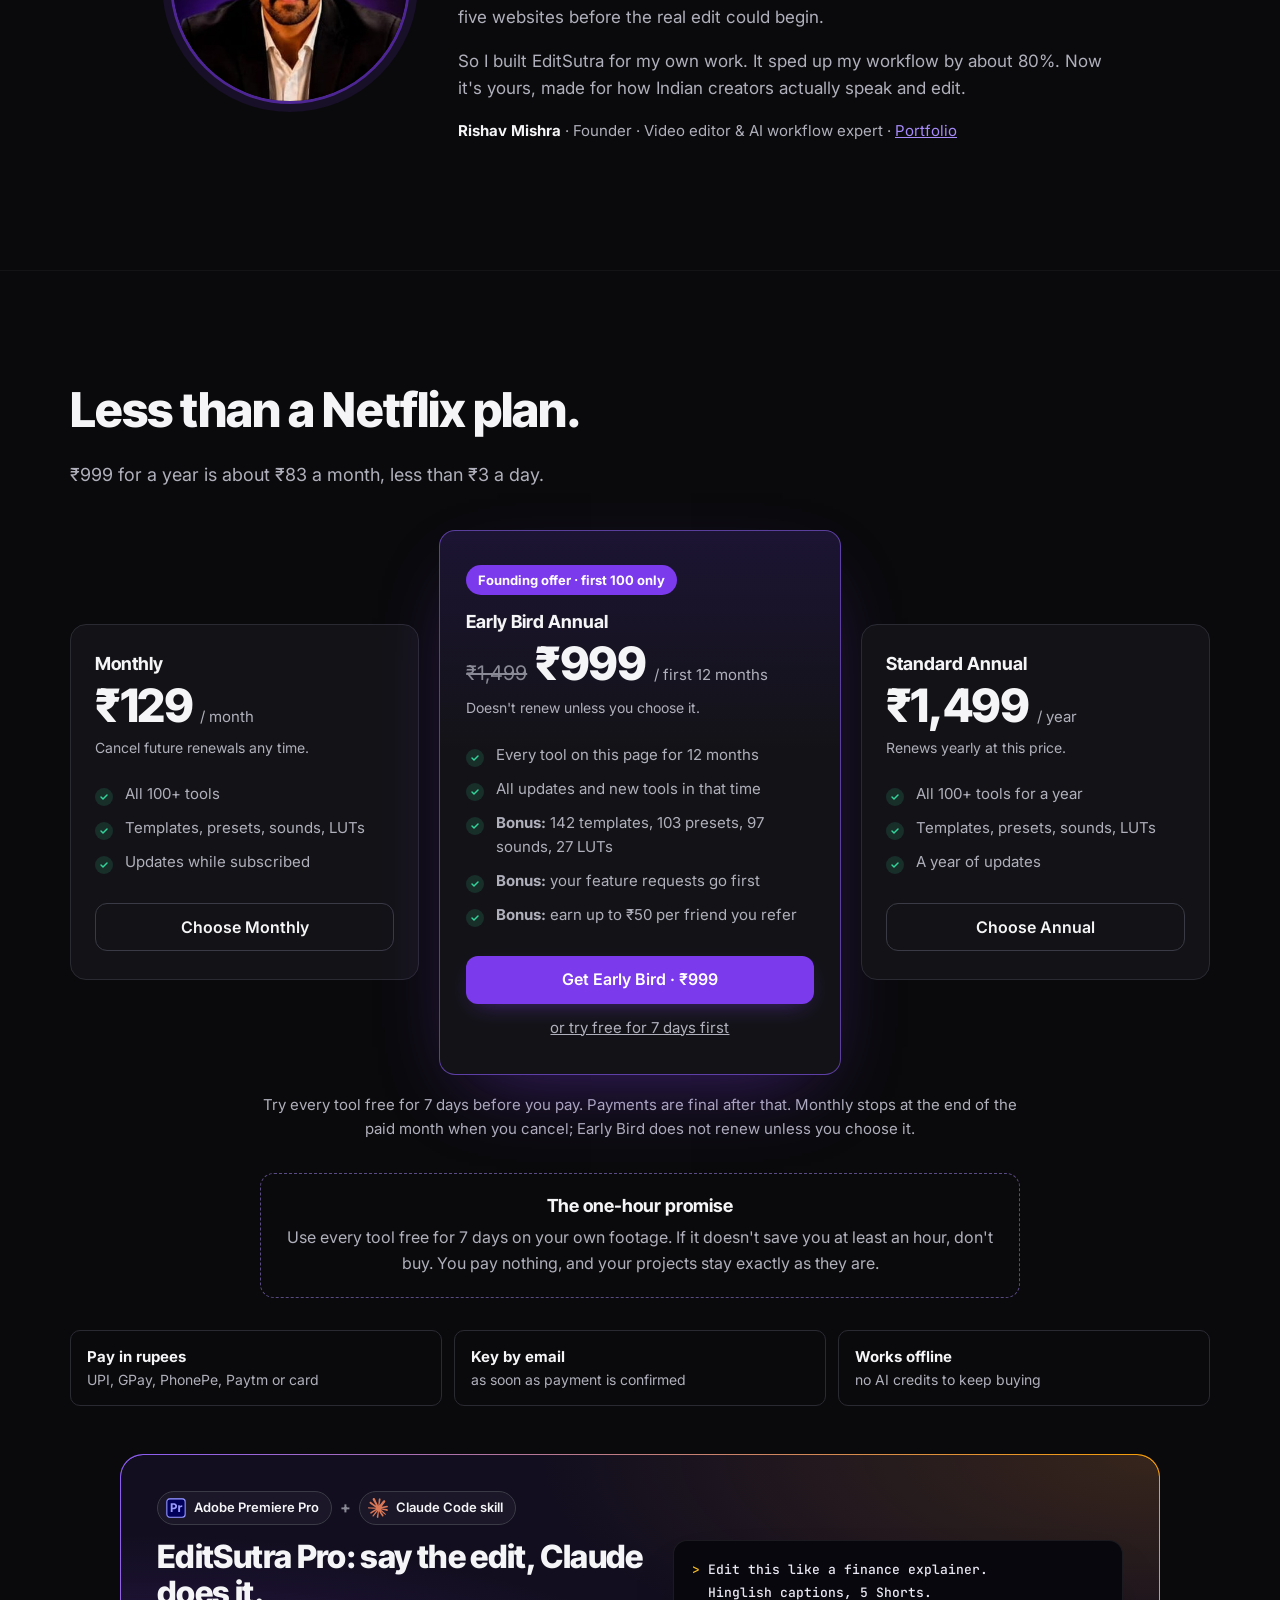
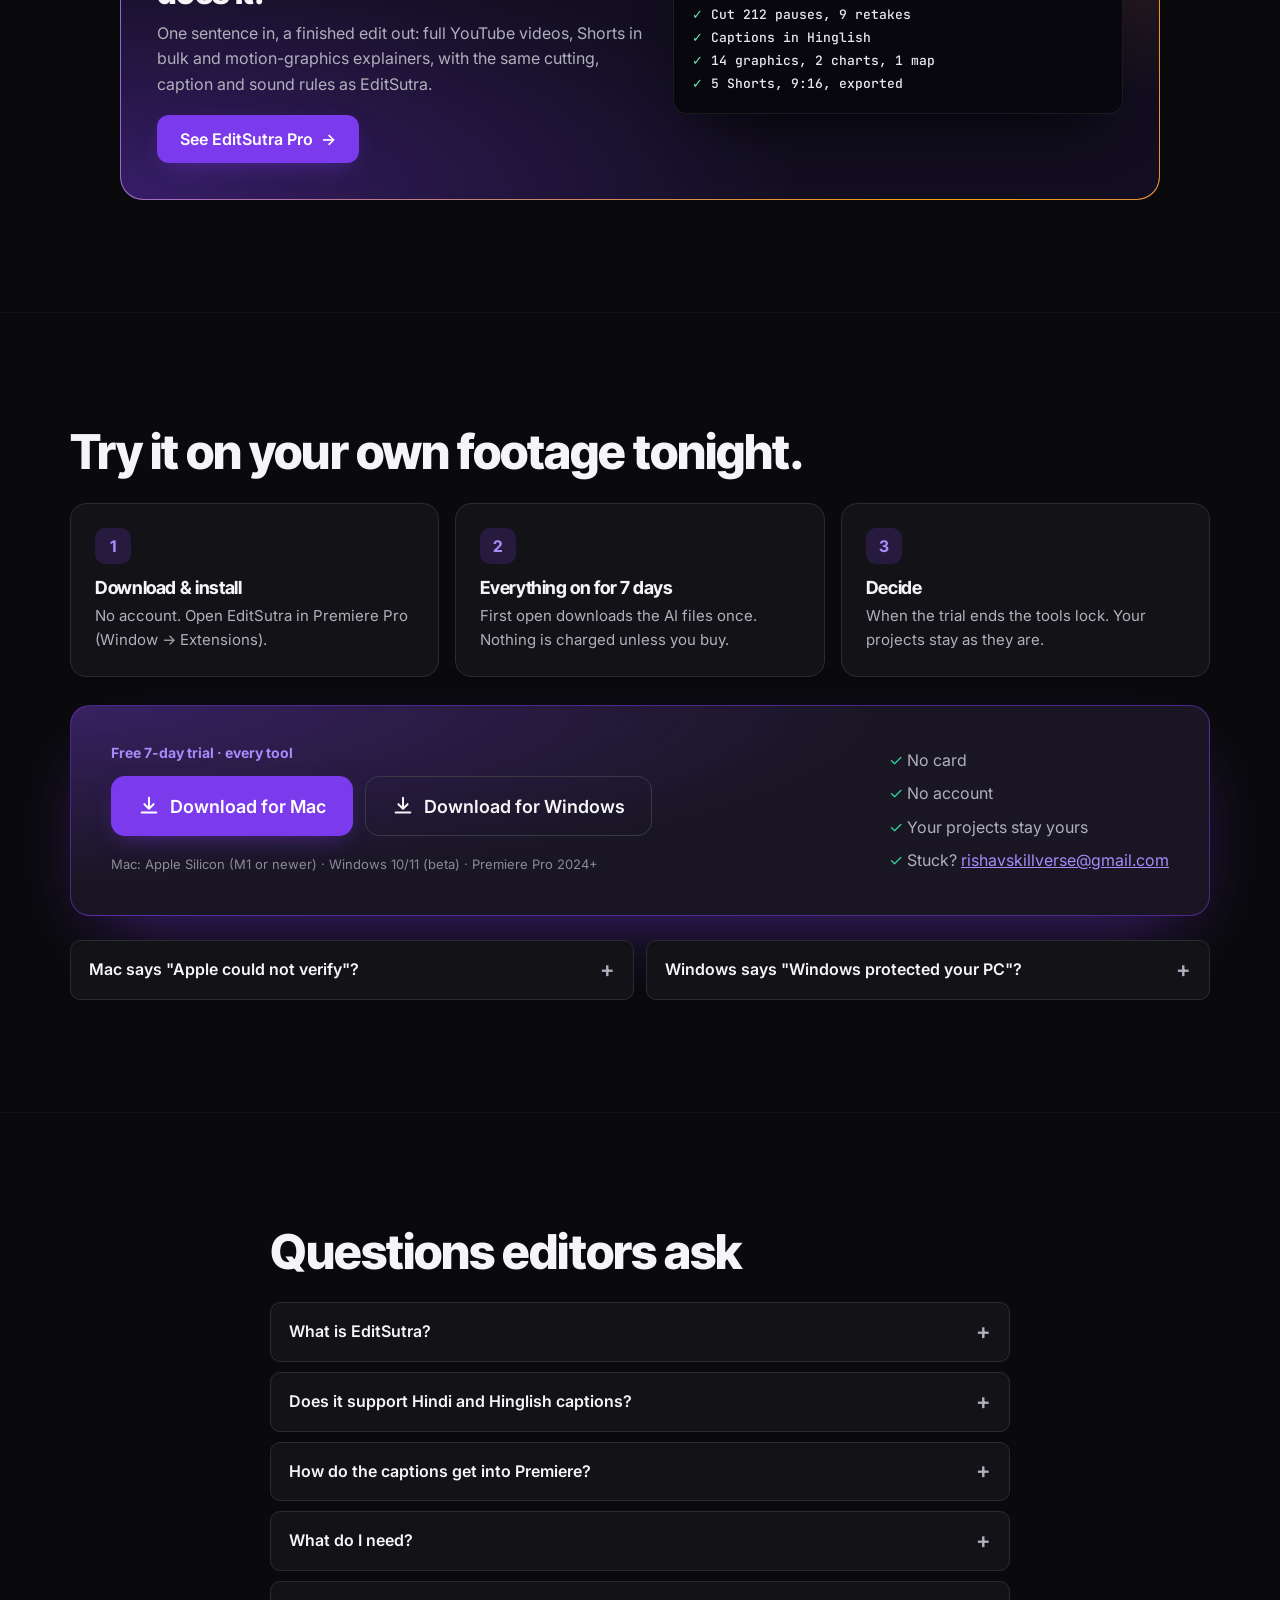
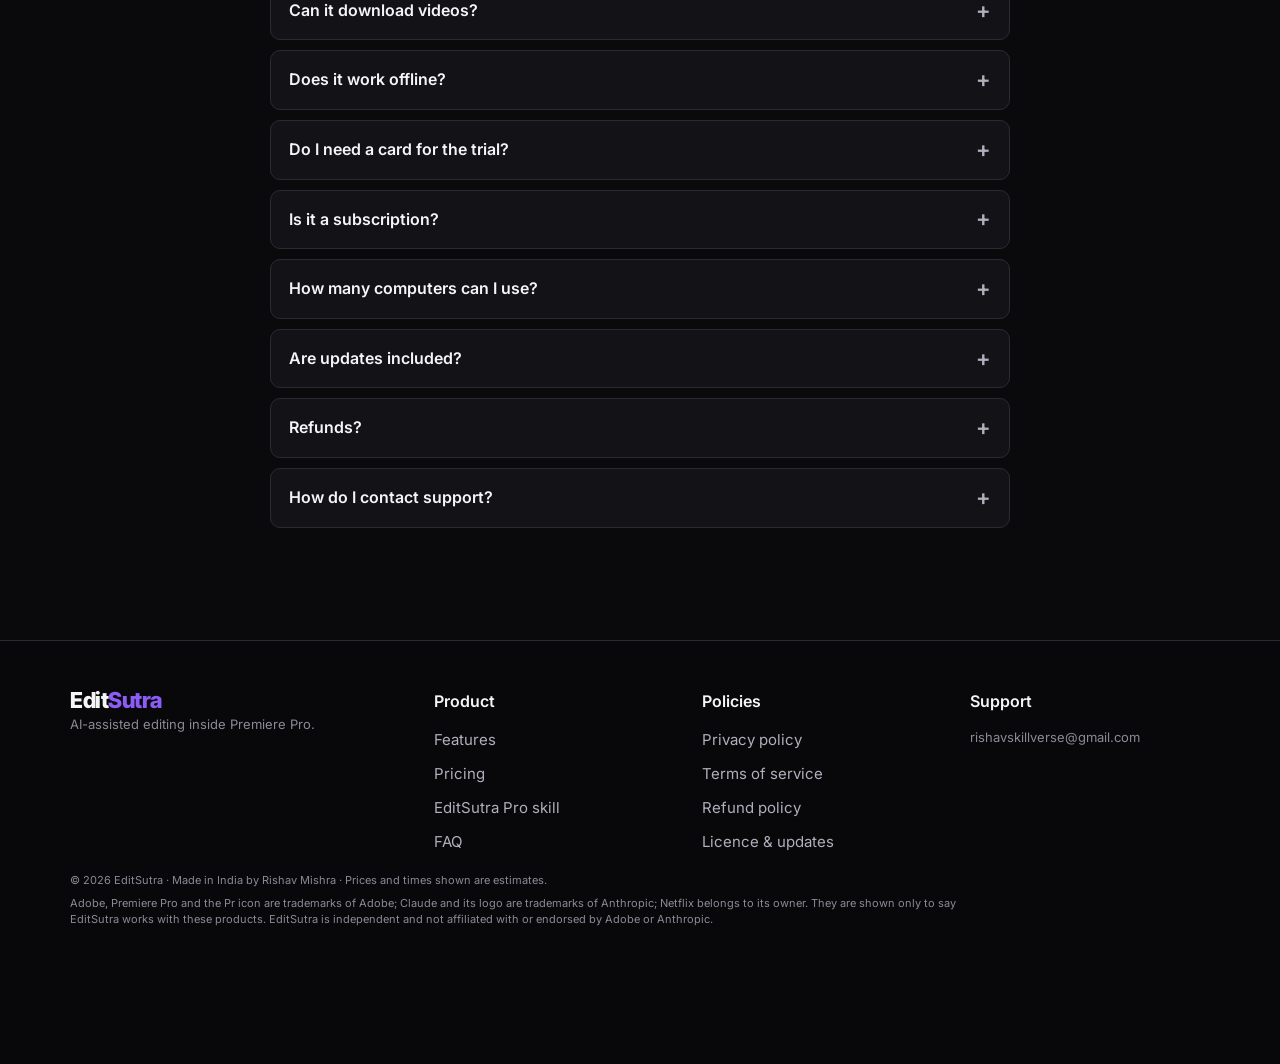
==== commit 35557391: "Website source: phone playground + founder layout Co-Authored-By: Claude Opus 5.5 <noreply@anthropic" ====
--- a/index.html
+++ b/index.html
@@ -13,11 +13,11 @@
 <meta property="og:image" content="https://editsutra.github.io/assets/og.png">
 <meta name="twitter:card" content="summary_large_image">
 <meta name="theme-color" content="#0a0a0c">
-<link rel="icon" href="favicon.svg?v=50" type="image/svg+xml">
+<link rel="icon" href="favicon.svg?v=51" type="image/svg+xml">
 <link rel="preconnect" href="https://fonts.googleapis.com">
 <link rel="preconnect" href="https://fonts.gstatic.com" crossorigin>
 <link href="https://fonts.googleapis.com/css2?family=Inter+Tight:wght@600;700;800&family=Inter:wght@400;500;600&family=JetBrains+Mono:wght@500;600&display=swap" rel="stylesheet">
-<link rel="stylesheet" href="styles.css?v=50">
+<link rel="stylesheet" href="styles.css?v=51">
 <script type="application/ld+json">{"@context":"https://schema.org","@type":"SoftwareApplication","name":"EditSutra","applicationCategory":"MultimediaApplication","operatingSystem":"macOS, Windows","description":"Editing panel for Adobe Premiere Pro: silence and retake cutting, Hindi, Hinglish and English captions, voice clean-up, music removal, sound design, Shorts, graphics, maps, templates, presets and LUTs. Works offline.","offers":[{"@type":"Offer","price":"999","priceCurrency":"INR","name":"Early Bird Annual"},{"@type":"Offer","price":"129","priceCurrency":"INR","name":"Monthly"},{"@type":"Offer","price":"1499","priceCurrency":"INR","name":"Standard Annual"}],"url":"https://editsutra.github.io/"}</script>
 </head>
 <body>
@@ -328,13 +328,13 @@
   </div>
 </footer>
 
-<script src="config.js?v=50"></script>
-<script src="main.js?v=50" defer></script>
-<script src="templates.js?v=50" defer></script>
-<script src="features.js?v=50" defer></script>
-<script src="mini.js?v=50" defer></script>
-<script src="play.js?v=50" defer></script>
-<script src="bay.js?v=50" defer></script>
+<script src="config.js?v=51"></script>
+<script src="main.js?v=51" defer></script>
+<script src="templates.js?v=51" defer></script>
+<script src="features.js?v=51" defer></script>
+<script src="mini.js?v=51" defer></script>
+<script src="play.js?v=51" defer></script>
+<script src="bay.js?v=51" defer></script>
 <a class="m-cta" id="m-cta" href="#trial" data-track="trial_cta" data-where="sticky">Try free for 7 days</a>
 </body>
 </html>
--- a/styles.css
+++ b/styles.css
@@ -842,3 +842,14 @@
 .ans { background: var(--surface); border: 1px solid var(--line); border-radius: 14px; padding: 18px; }
 .ans h3 { font-size: 16px; margin-bottom: 6px; } .ans p { margin: 0; color: var(--muted); font-size: 15px; }
 .dl-why a { color: var(--accent-soft); }
+/* phones: founder photo on top, text full width; playground preview first and kept in view while tapping tools */
+@media (max-width: 819px) {
+  .founder-in { grid-template-columns: 1fr; gap: 18px; }
+  .founder-in img { width: 112px; height: 112px; }
+}
+@media (max-width: 959px) {
+  .pg { display: flex; flex-direction: column; }
+  .pg-bay { order: -1; position: sticky; top: 66px; z-index: 5; box-shadow: 0 18px 30px -12px rgba(0,0,0,.9); }
+  .pg-tracks .trk { height: 14px; margin-top: 3px; }
+  .pg-status { padding: 8px 12px; min-height: 0; font-size: 13px; }
+}
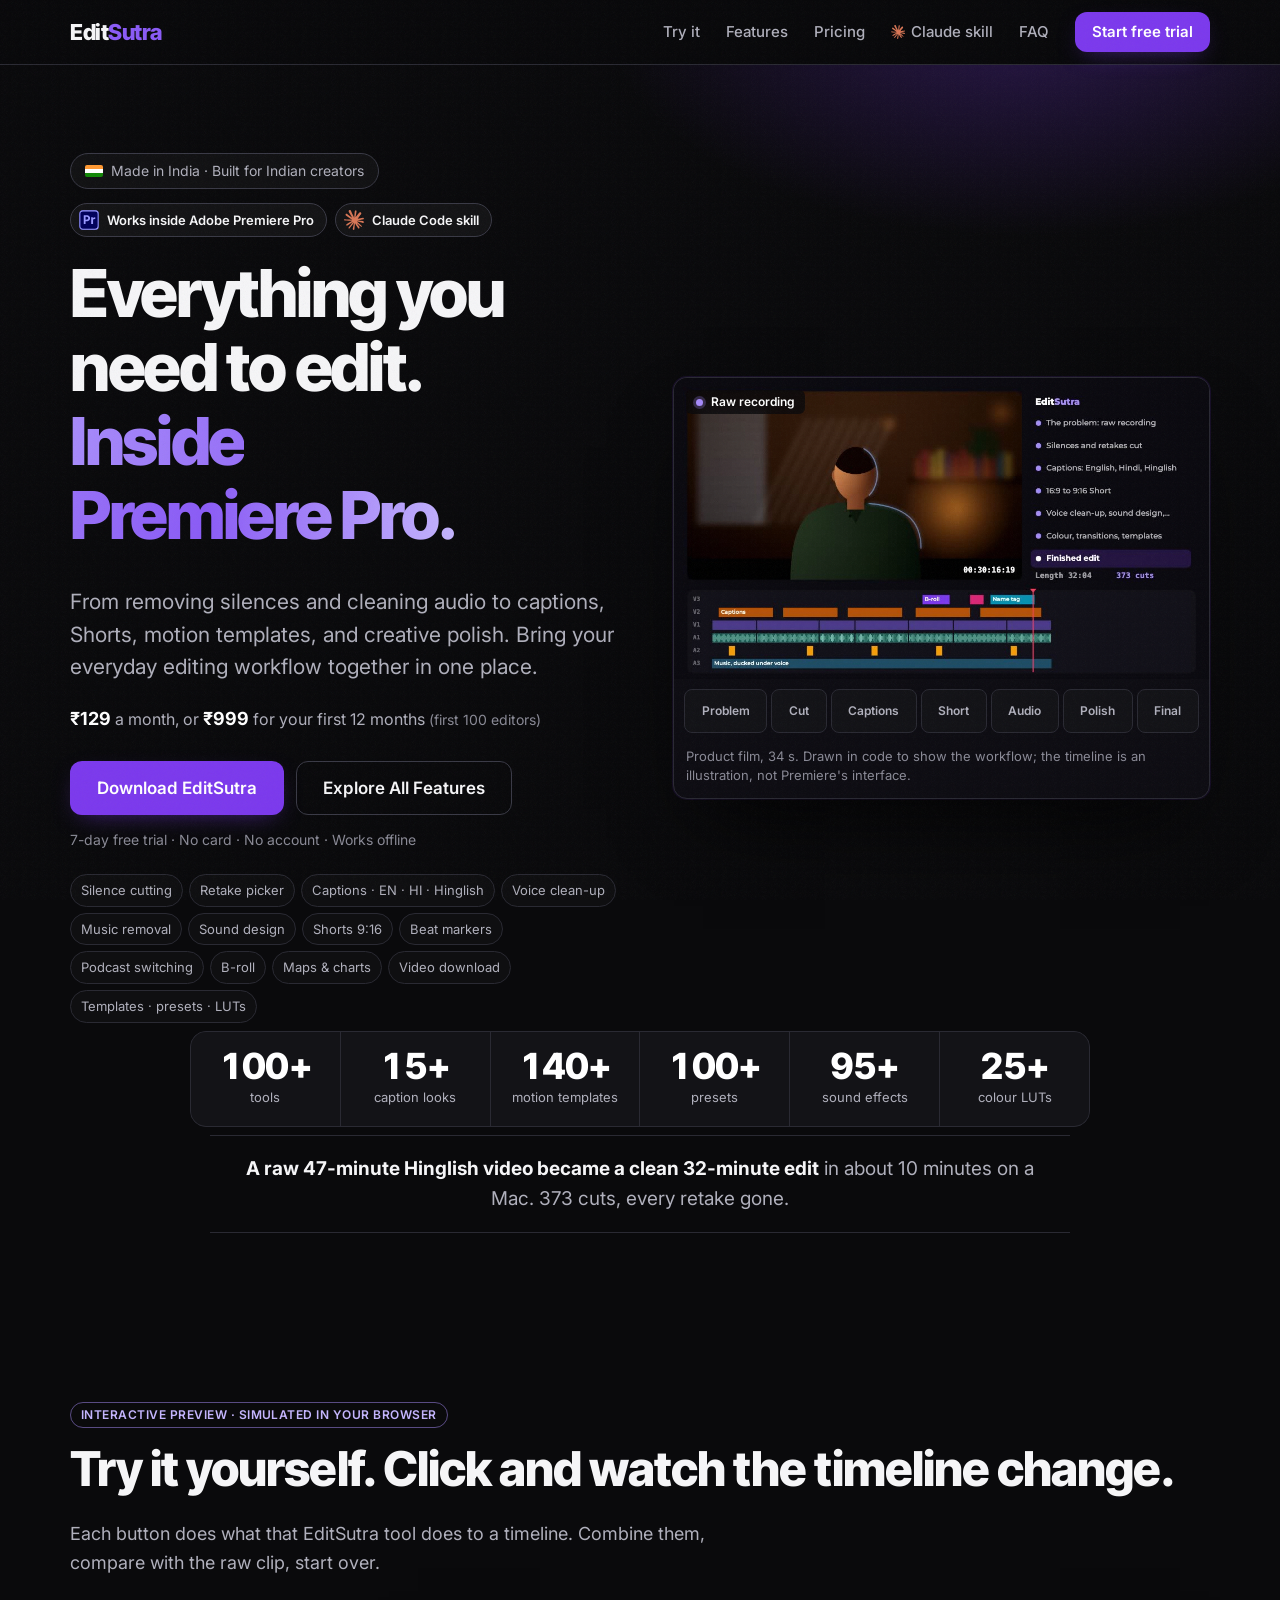
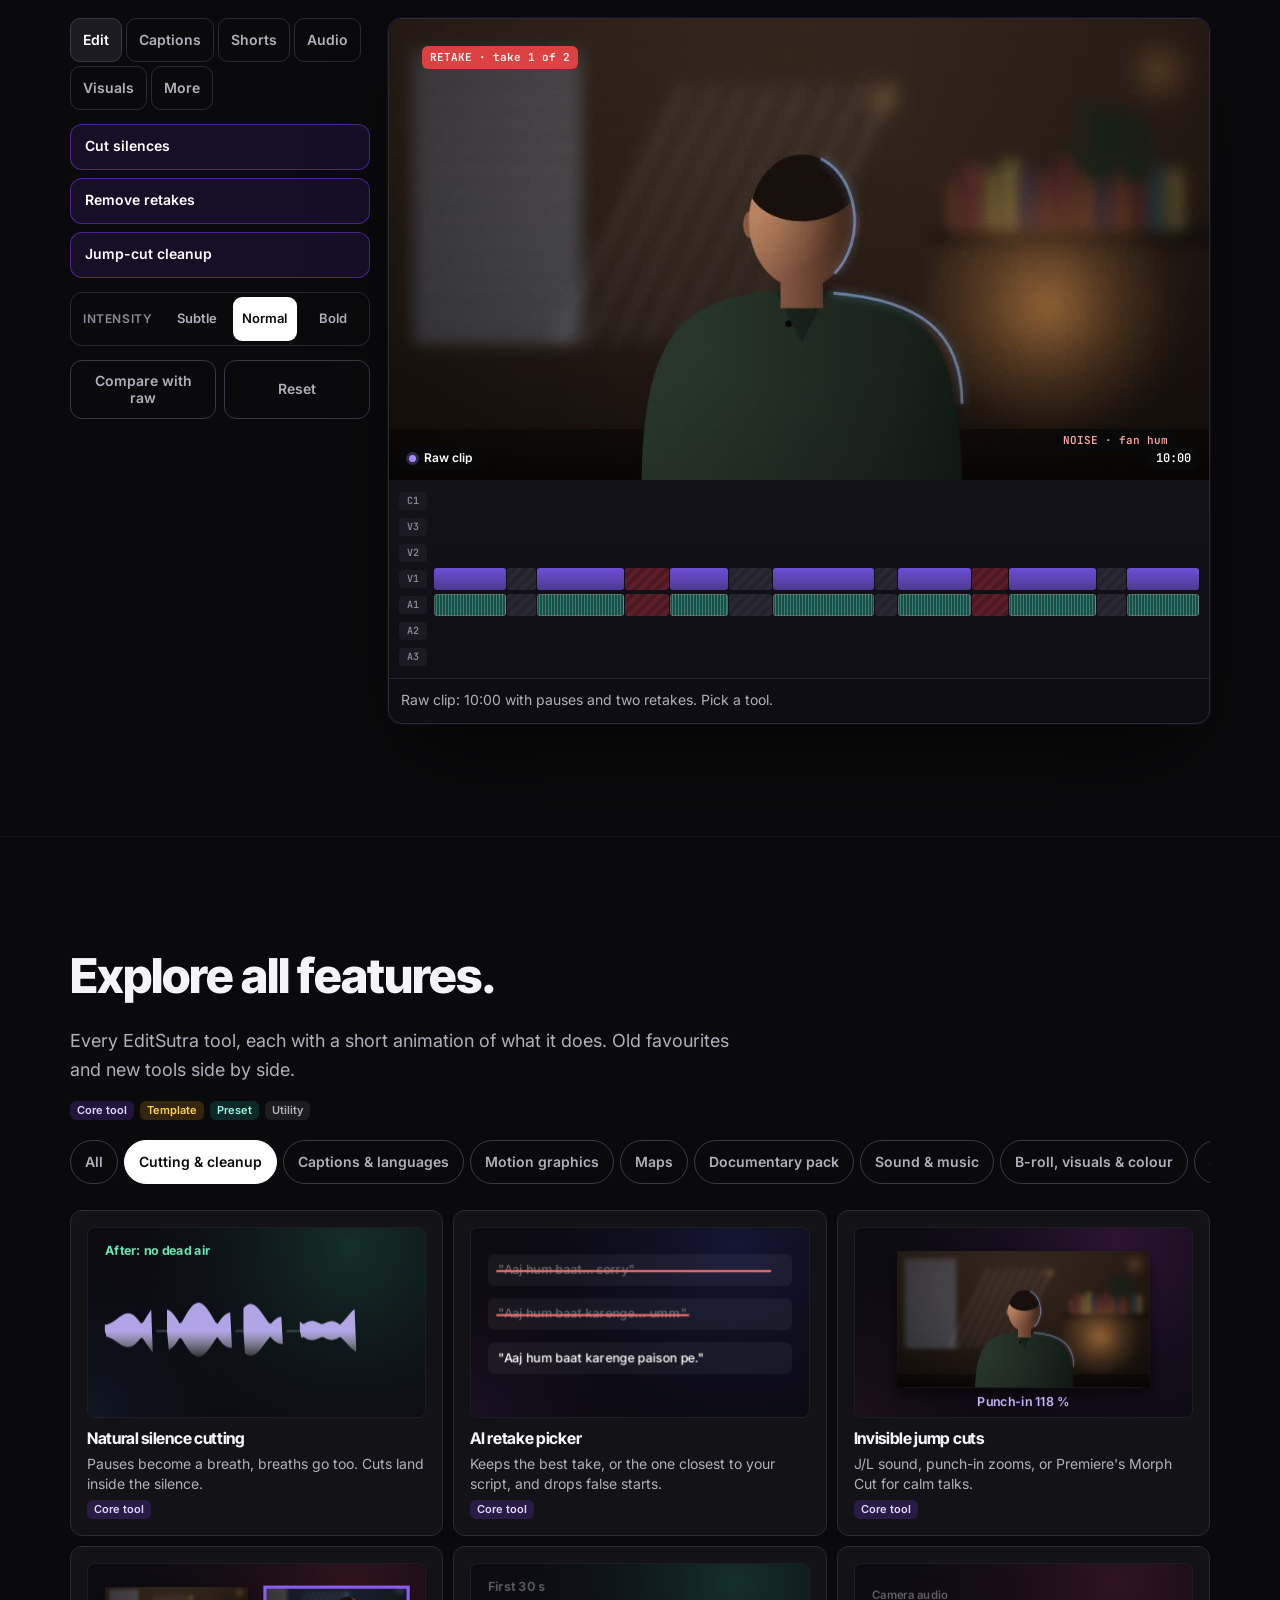
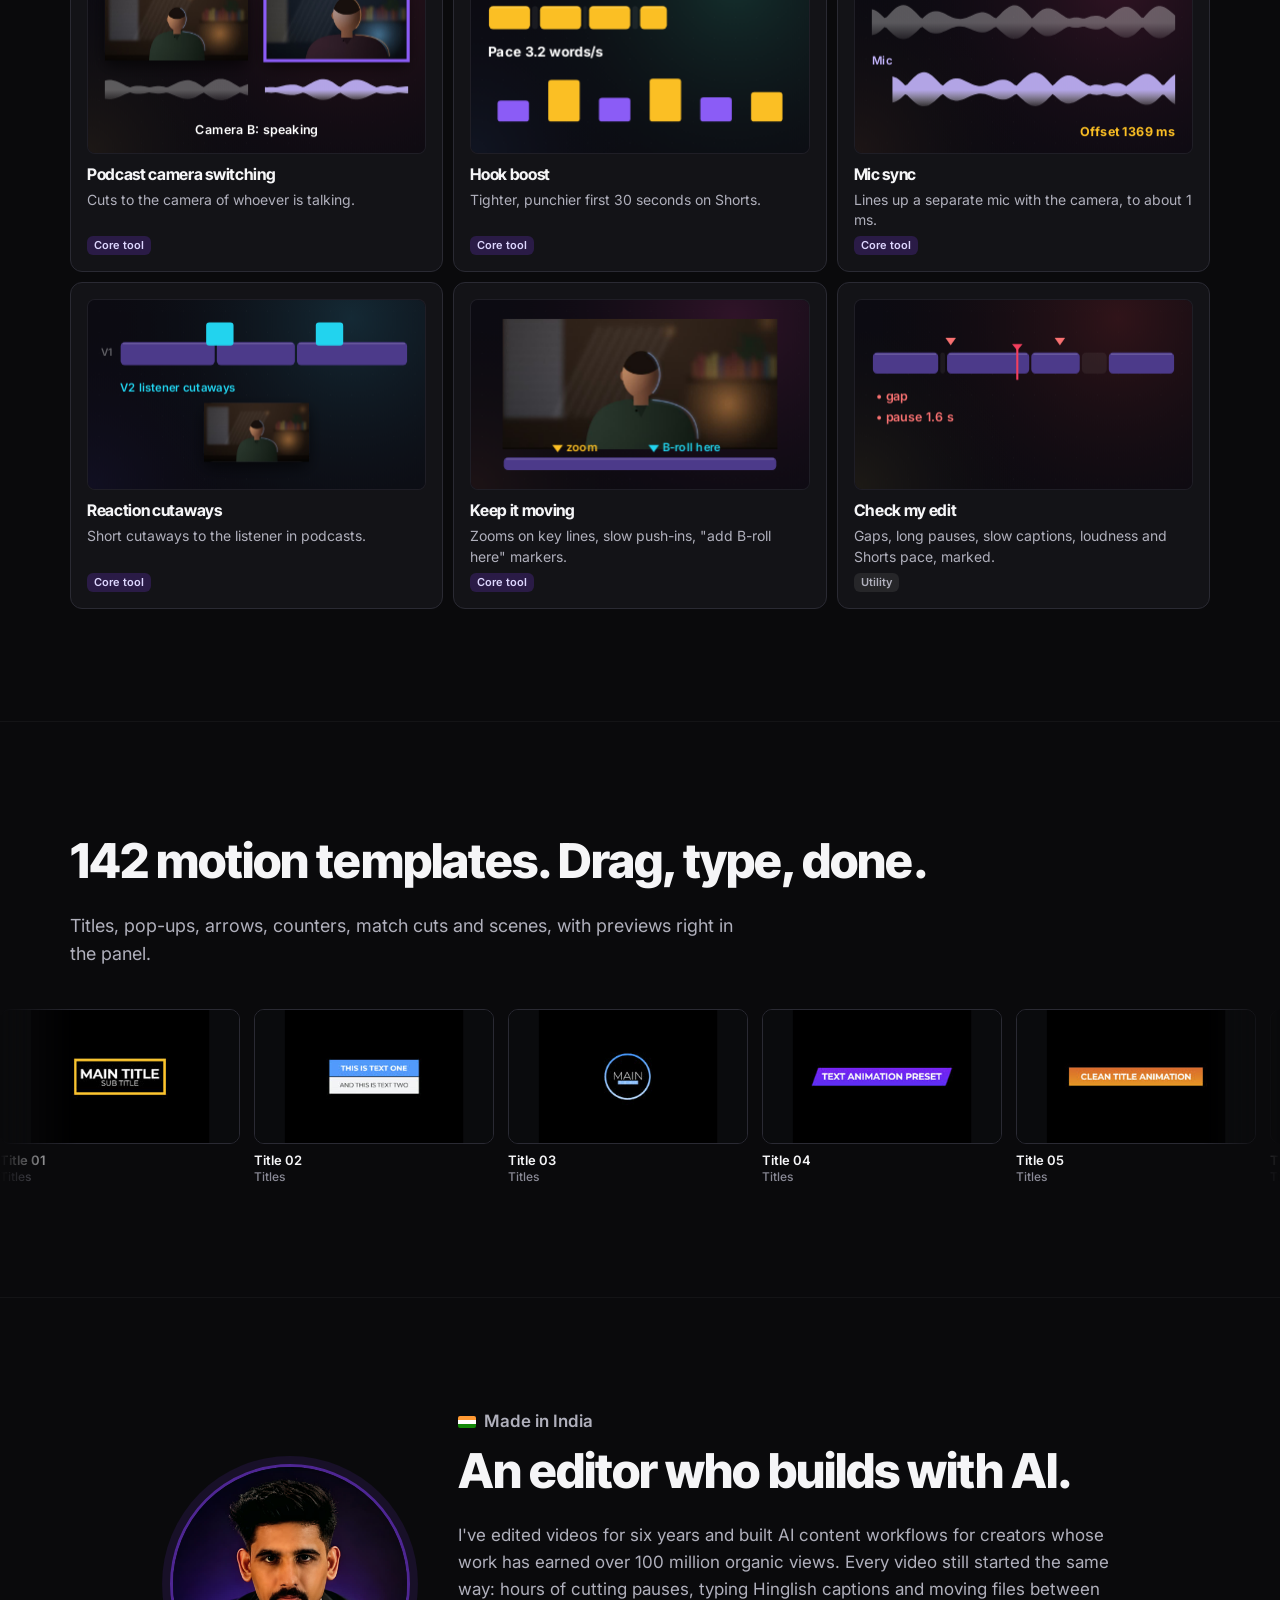
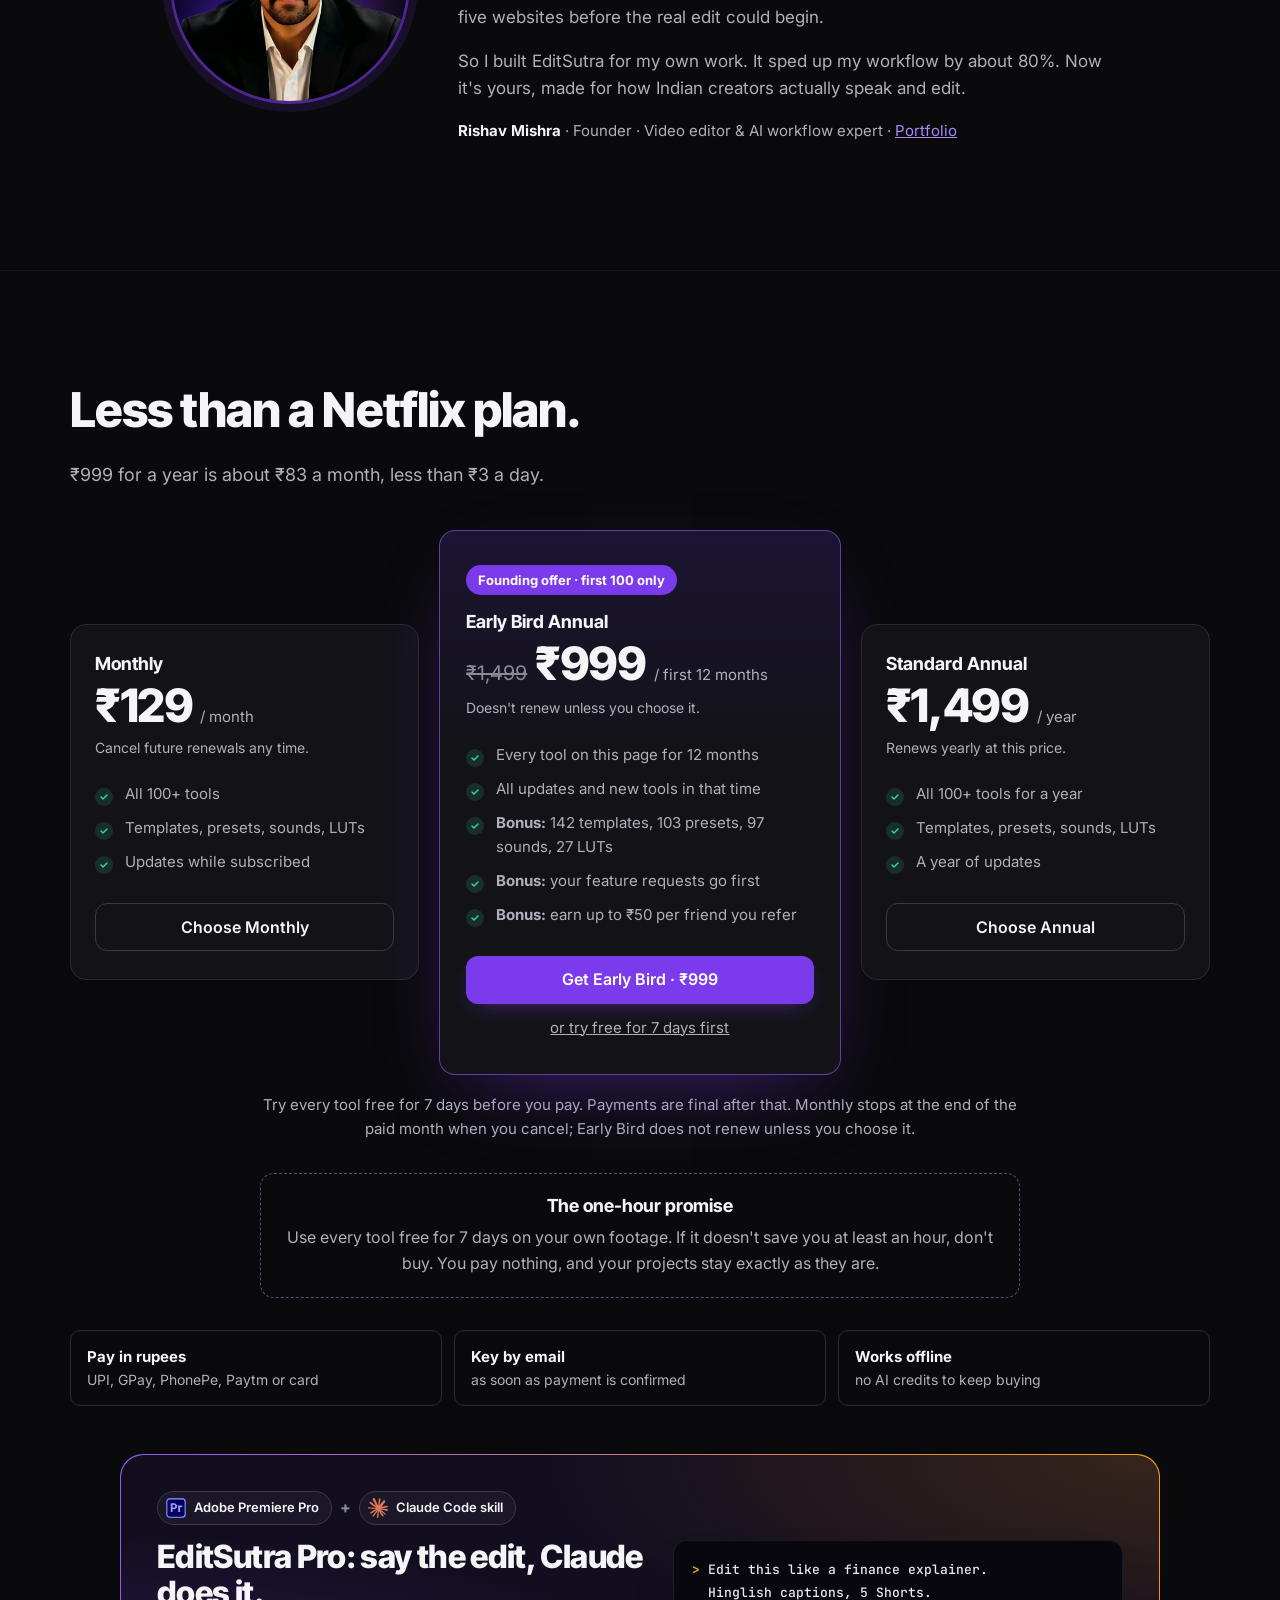
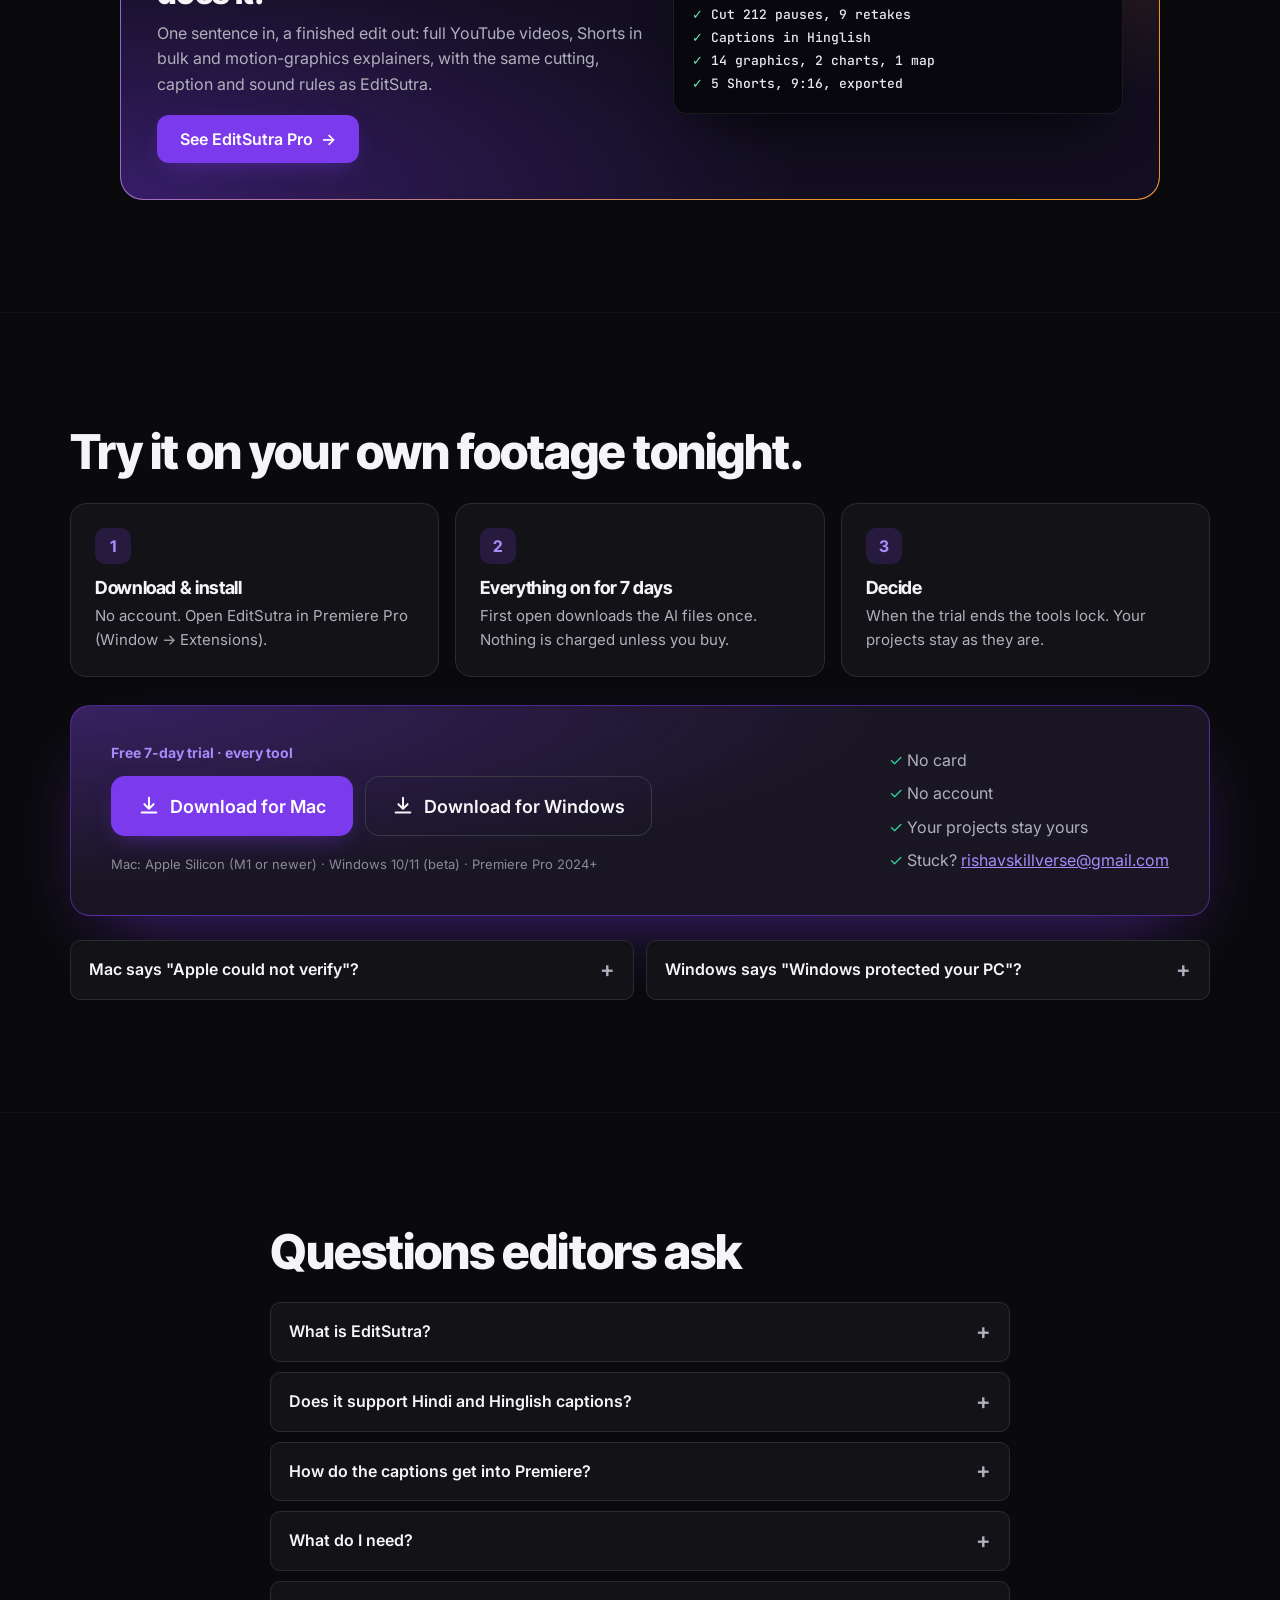
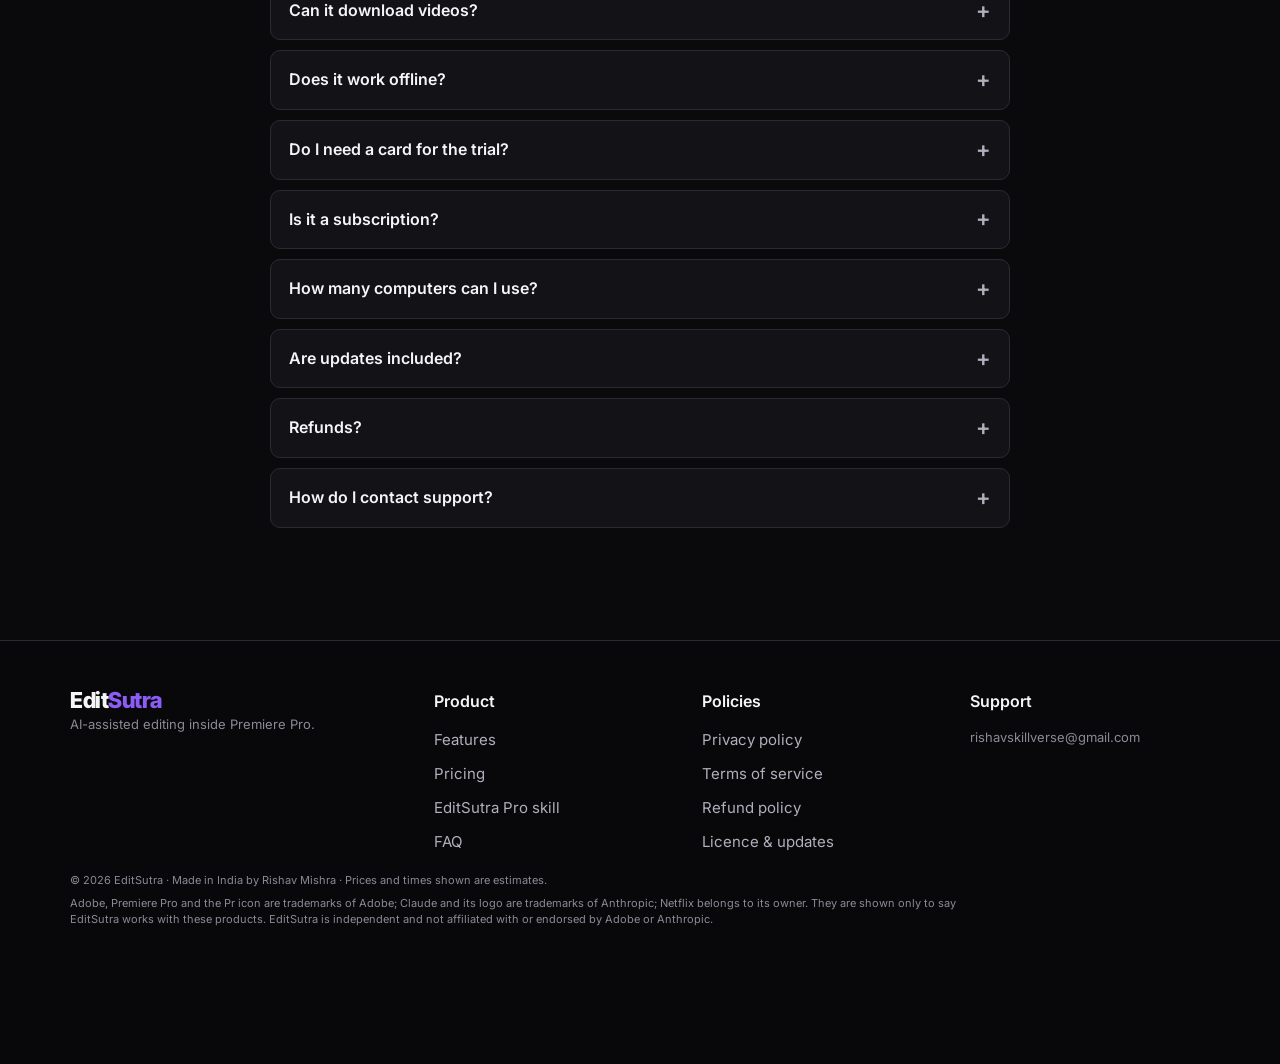
==== commit 8e745f8f: "Refresh founder photo cache Co-Authored-By: Claude Opus 5.5 <noreply@anthropic.com>" ====
--- a/index.html
+++ b/index.html
@@ -165,7 +165,7 @@
   <!-- Founder -->
   <section class="section founder">
     <div class="wrap founder-in reveal">
-      <img src="assets/founder.jpg" alt="Rishav Mishra, founder of EditSutra" width="400" height="400" loading="lazy">
+      <img src="assets/founder.jpg?v=2" alt="Rishav Mishra, founder of EditSutra" width="400" height="400" loading="lazy">
       <div class="founder-copy">
         <p class="made">Made in India</p>
         <h2>An editor who builds with AI.</h2>
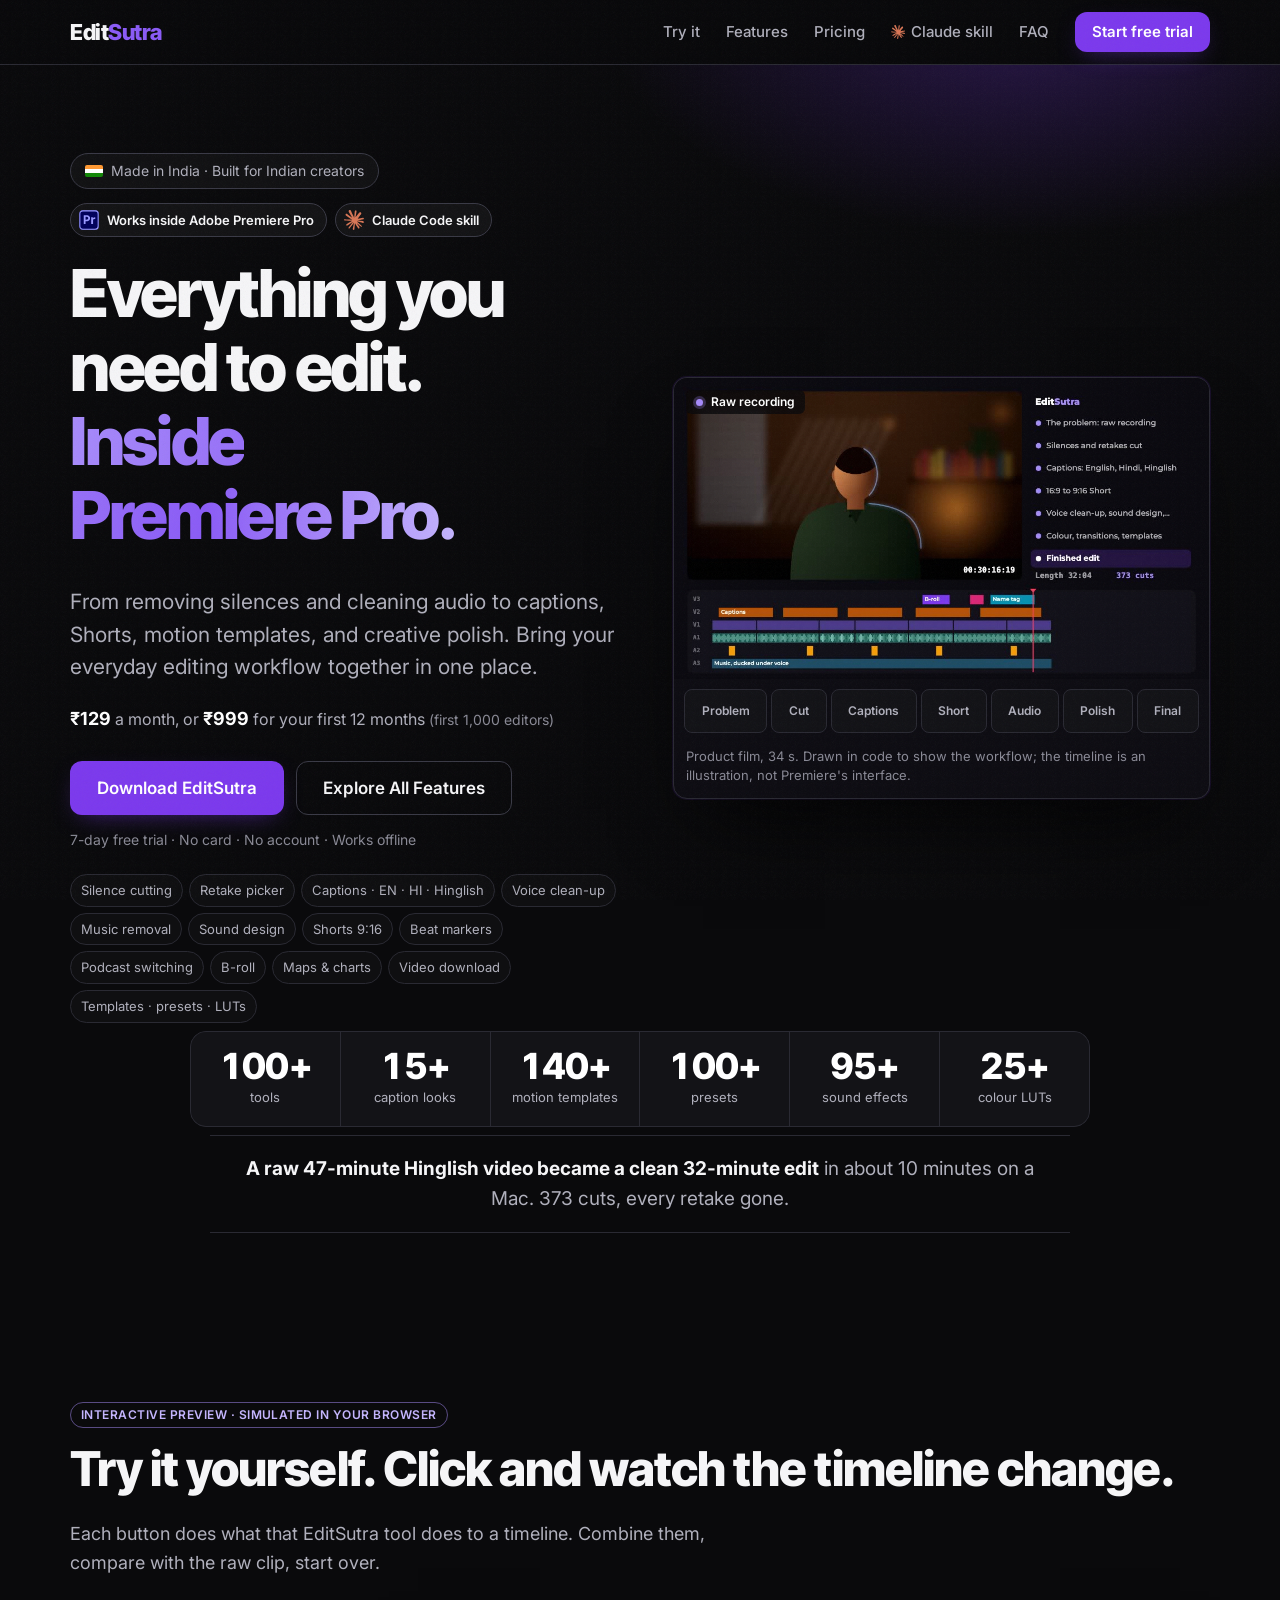
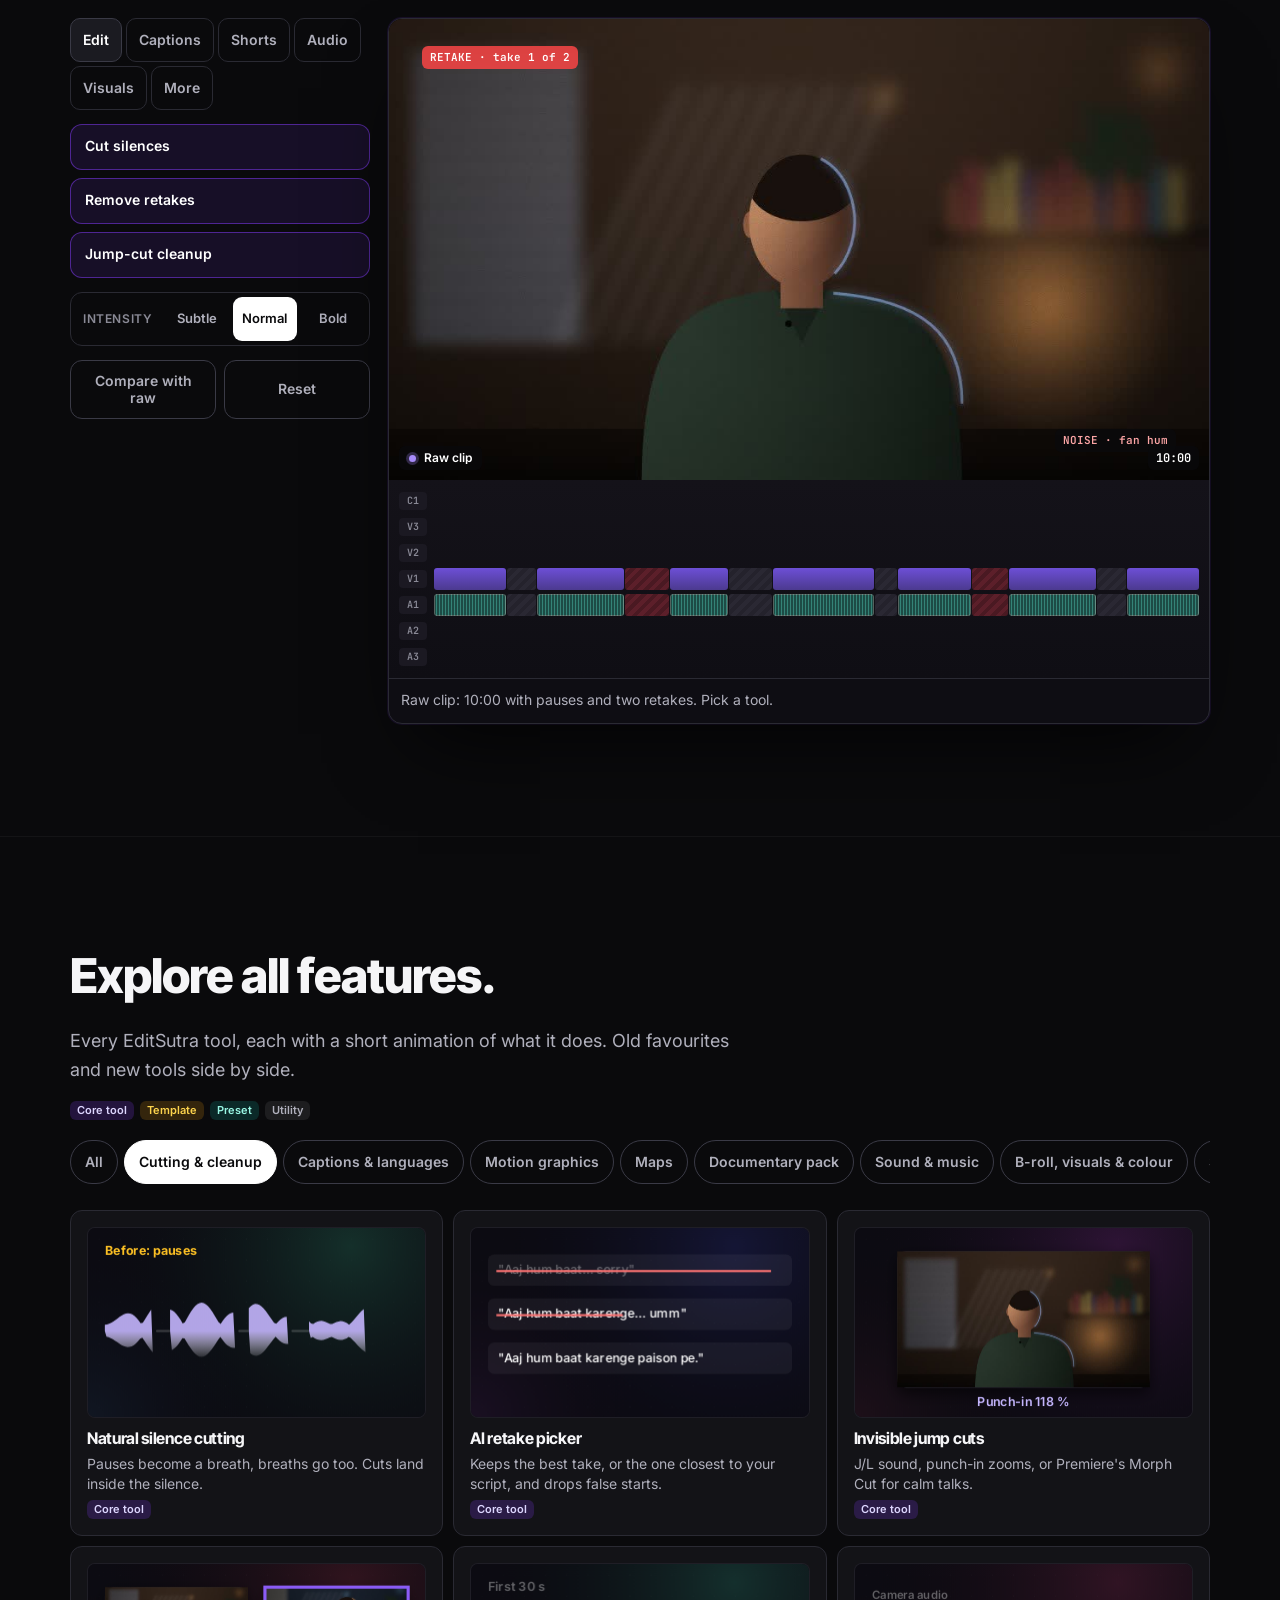
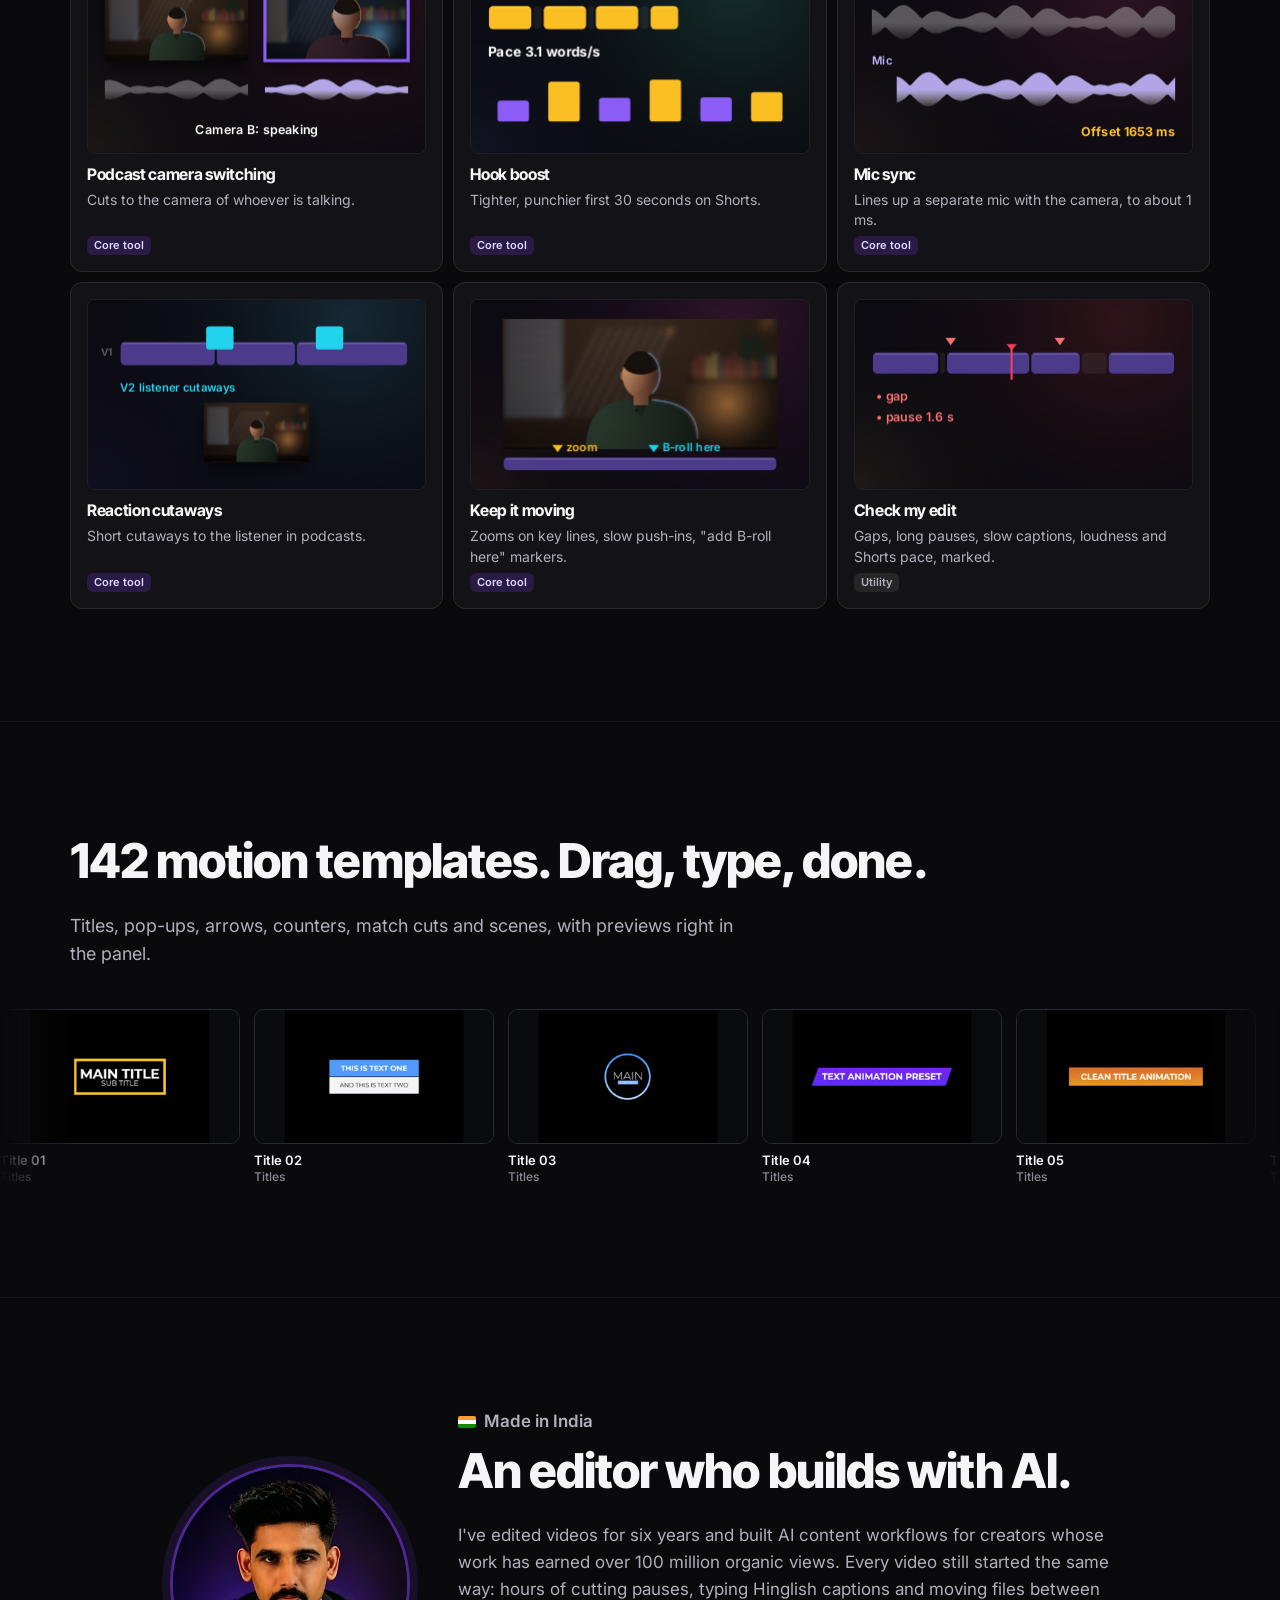
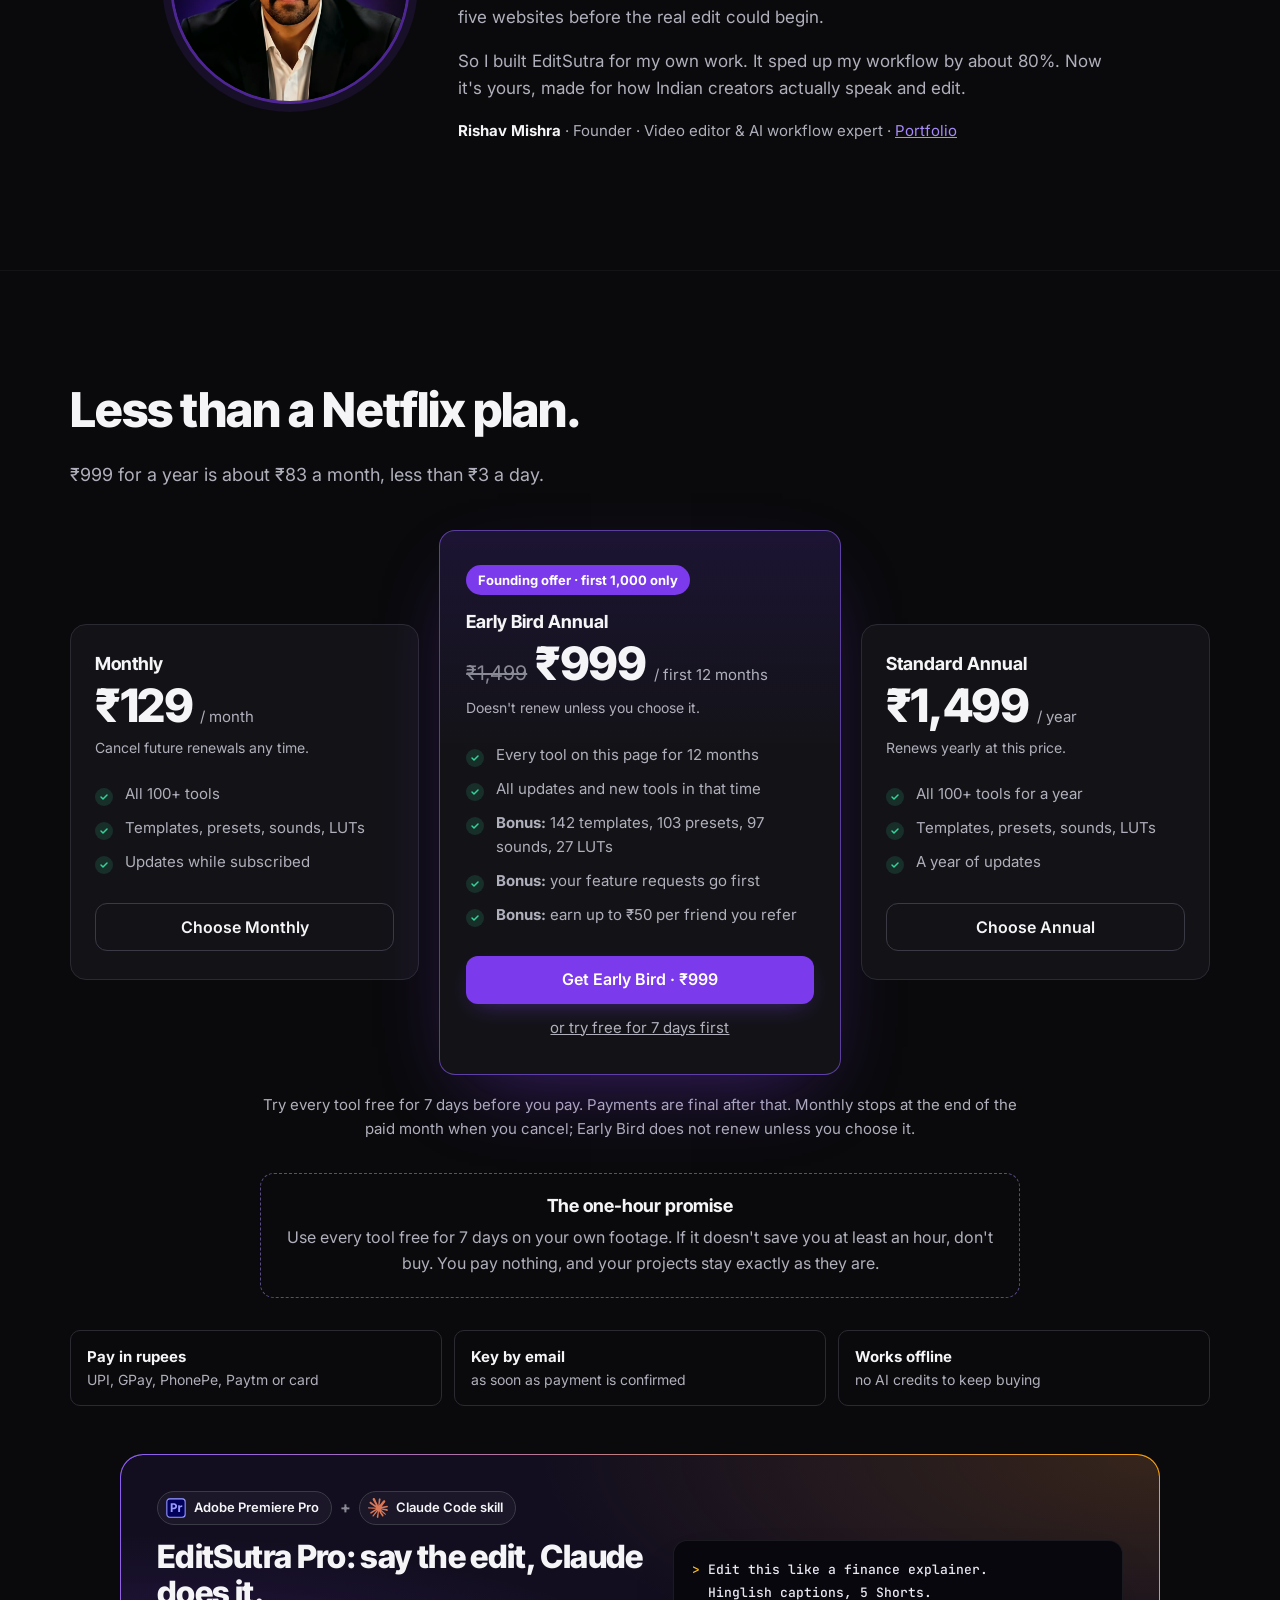
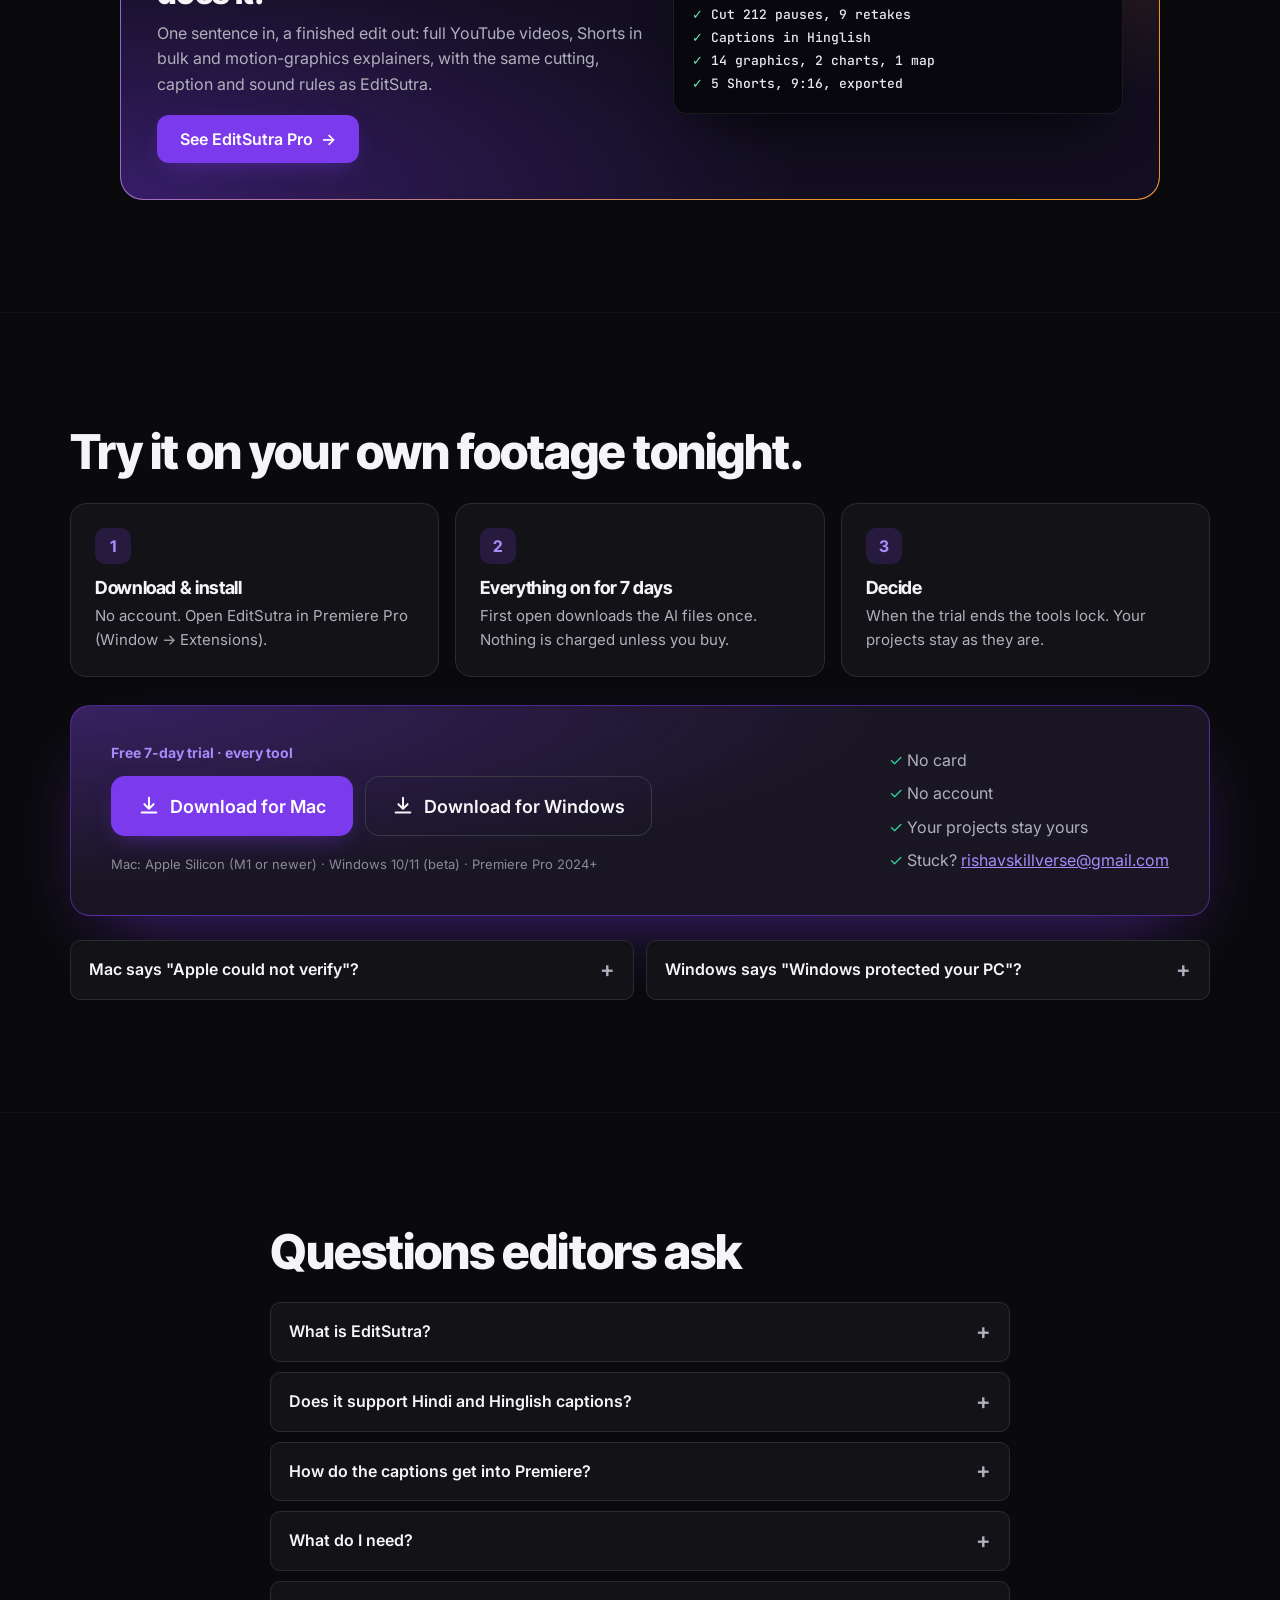
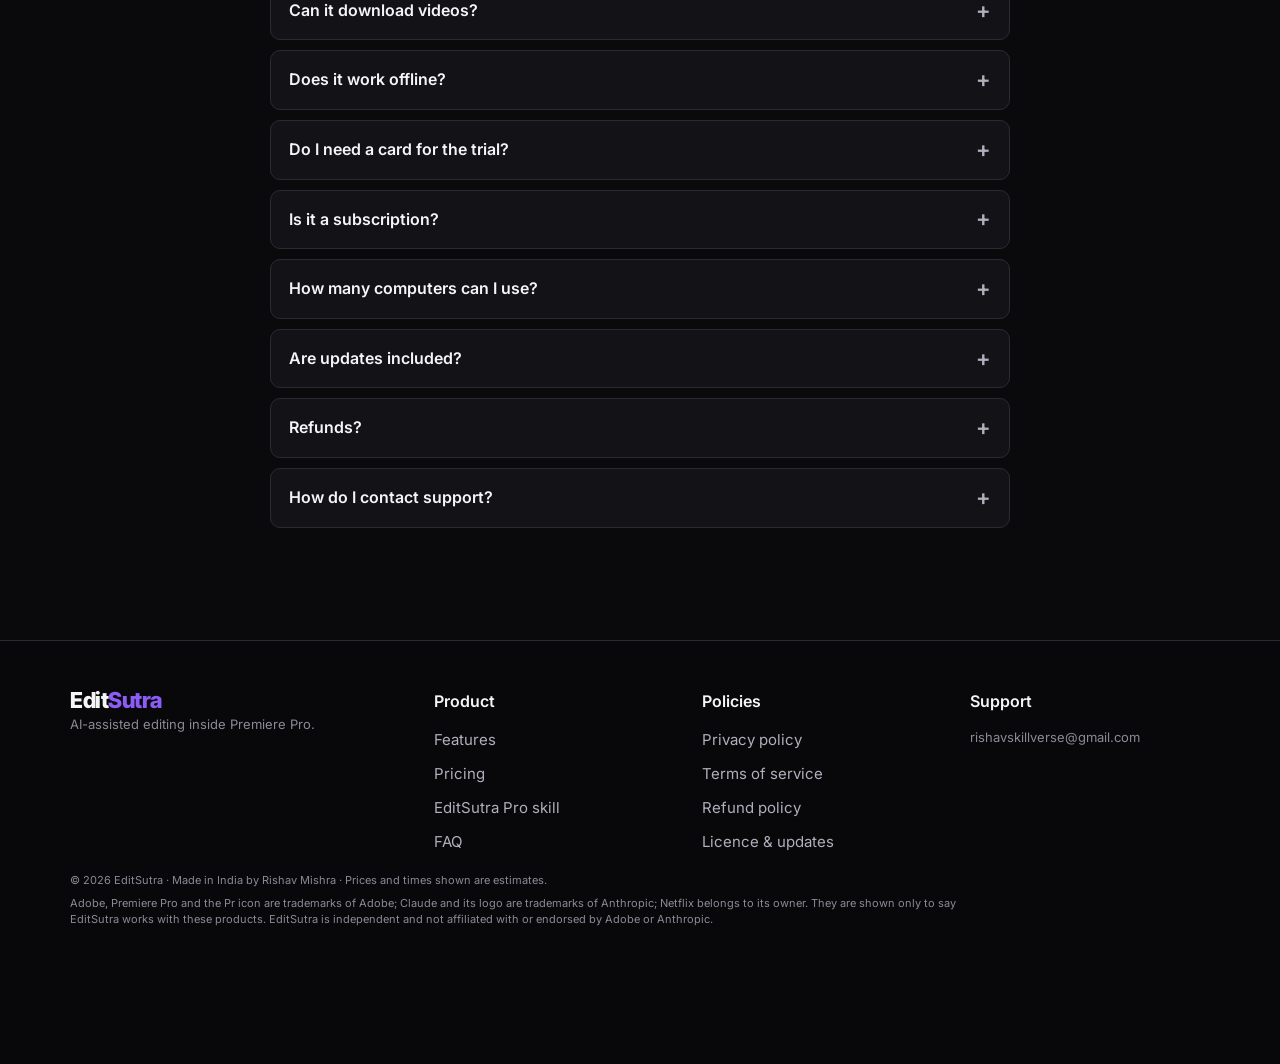
==== commit d6868d45: "Founding offer: first 1,000 editors (was 100) Co-Authored-By: Claude Opus 5.5 <noreply@anthropic.com" ====
--- a/index.html
+++ b/index.html
@@ -25,7 +25,7 @@
 
 <div class="announce" id="announce">
   <div class="wrap announce-in">
-    <span><b>Founding offer:</b> 12 months of everything for ₹999. Only for the first 100 editors.</span>
+    <span><b>Founding offer:</b> 12 months of everything for ₹999. Only for the first 1,000 editors.</span>
     <a href="#pricing" data-track="announce_cta">Claim it <span aria-hidden="true">→</span></a>
   </div>
 </div>
@@ -55,7 +55,7 @@
         <p class="works reveal"><span class="wk"><i class="wk-pr" aria-hidden="true"><svg viewBox="0 0 24 24"><defs><mask id="prm0"><rect x=".3" y=".3" width="23.4" height="23.4" rx="4.2" fill="#fff"/><path d="M10.15 8.42a2.93 2.93 0 00-1.18-.2 13.9 13.9 0 00-1.09.02v3.36l.39.02h.53c.39 0 .78-.06 1.15-.18.32-.09.6-.28.82-.53.21-.25.31-.59.31-1.03a1.45 1.45 0 00-.93-1.46zM19.75.3H4.25A4.25 4.25 0 000 4.55v14.9c0 2.35 1.9 4.25 4.25 4.25h15.5c2.35 0 4.25-1.9 4.25-4.25V4.55C24 2.2 22.1.3 19.75.3zm-7.09 11.65c-.4.56-.96.98-1.61 1.22-.68.25-1.43.34-2.25.34l-.5-.01-.43-.01v3.21a.12.12 0 01-.11.14H5.82c-.08 0-.12-.04-.12-.13V6.42c0-.07.03-.11.1-.11l.56-.01.76-.02.87-.02.91-.01c.82 0 1.5.1 2.06.31.5.17.96.45 1.34.82.32.32.57.71.73 1.14.15.42.23.85.23 1.3 0 .86-.2 1.57-.6 2.13zm6.82-3.15v1.95c0 .08-.05.11-.16.11a4.35 4.35 0 00-1.92.37c-.19.09-.37.21-.51.37v5.1c0 .1-.04.14-.13.14h-1.97a.14.14 0 01-.16-.12v-5.58l-.01-.75-.02-.78c0-.23-.02-.45-.04-.68a.1.1 0 01.07-.11h1.78c.1 0 .18.07.2.16a3.03 3.03 0 01.13.92c.3-.35.67-.64 1.08-.86a3.1 3.1 0 011.52-.39c.07-.01.13.04.14.11v.04z" fill="#000"/></mask></defs><rect x=".3" y=".3" width="23.4" height="23.4" rx="4.2" fill="#00005b"/><rect width="24" height="24" fill="#9999ff" mask="url(#prm0)"/><rect x="1" y="1" width="22" height="22" rx="3.6" fill="none" stroke="#9999ff" stroke-width="1.3"/></svg></i>Works inside Adobe Premiere Pro</span><span class="wk"><i class="wk-cl" aria-hidden="true"><svg viewBox="0 0 24 24"><path d="m4.7144 15.9555 4.7174-2.6471.079-.2307-.079-.1275h-.2307l-.7893-.0486-2.6956-.0729-2.3375-.0971-2.2646-.1214-.5707-.1215-.5343-.7042.0546-.3522.4797-.3218.686.0608 1.5179.1032 2.2767.1578 1.6514.0972 2.4468.255h.3886l.0546-.1579-.1336-.0971-.1032-.0972L6.973 9.8356l-2.55-1.6879-1.3356-.9714-.7225-.4918-.3643-.4614-.1578-1.0078.6557-.7225.8803.0607.2246.0607.8925.686 1.9064 1.4754 2.4893 1.8336.3643.3035.1457-.1032.0182-.0728-.164-.2733-1.3539-2.4467-1.445-2.4893-.6435-1.032-.17-.6194c-.0607-.255-.1032-.4674-.1032-.7285L6.287.1335 6.6997 0l.9957.1336.419.3642.6192 1.4147 1.0018 2.2282 1.5543 3.0296.4553.8985.2429.8318.091.255h.1579v-.1457l.1275-1.706.2368-2.0947.2307-2.6957.0789-.7589.3764-.9107.7468-.4918.5828.2793.4797.686-.0668.4433-.2853 1.8517-.5586 2.9021-.3643 1.9429h.2125l.2429-.2429.9835-1.3053 1.6514-2.0643.7286-.8196.85-.9046.5464-.4311h1.0321l.759 1.1293-.34 1.1657-1.0625 1.3478-.8804 1.1414-1.2628 1.7-.7893 1.36.0729.1093.1882-.0183 2.8535-.607 1.5421-.2794 1.8396-.3157.8318.3886.091.3946-.3278.8075-1.967.4857-2.3072.4614-3.4364.8136-.0425.0304.0486.0607 1.5482.1457.6618.0364h1.621l3.0175.2247.7892.522.4736.6376-.079.4857-1.2142.6193-1.6393-.3886-3.825-.9107-1.3113-.3279h-.1822v.1093l1.0929 1.0686 2.0035 1.8092 2.5075 2.3314.1275.5768-.3218.4554-.34-.0486-2.2039-1.6575-.85-.7468-1.9246-1.621h-.1275v.17l.4432.6496 2.3436 3.5214.1214 1.0807-.17.3521-.6071.2125-.6679-.1214-1.3721-1.9246L14.38 17.959l-1.1414-1.9428-.1397.079-.674 7.2552-.3156.3703-.7286.2793-.6071-.4614-.3218-.7468.3218-1.4753.3886-1.9246.3157-1.53.2853-1.9004.17-.6314-.0121-.0425-.1397.0182-1.4328 1.9672-2.1796 2.9446-1.7243 1.8456-.4128.164-.7164-.3704.0667-.6618.4008-.5889 2.386-3.0357 1.4389-1.882.929-1.0868-.0062-.1579h-.0546l-6.3385 4.1164-1.1293.1457-.4857-.4554.0608-.7467.2307-.2429 1.9064-1.3114Z" fill="#d97757"/></svg></i>Claude Code skill</span></p>
         <h1 class="reveal">Everything you need to edit.<br><span class="hl">Inside Premiere&nbsp;Pro.</span></h1>
         <p class="sub reveal">From removing silences and cleaning audio to captions, Shorts, motion templates, and creative polish. Bring your everyday editing workflow together in one place.</p>
-        <p class="hero-price reveal"><b>₹129</b> a month, or <b>₹999</b> for your first 12 months <span>(first 100 editors)</span></p>
+        <p class="hero-price reveal"><b>₹129</b> a month, or <b>₹999</b> for your first 12 months <span>(first 1,000 editors)</span></p>
         <div class="ctas reveal">
           <a class="btn btn-lg" href="#trial" data-track="trial_cta" data-where="hero">Download EditSutra</a>
           <a class="btn btn-ghost btn-lg" href="#features" data-track="features_cta">Explore All Features</a>
@@ -196,7 +196,7 @@
         </article>
 
         <article class="plan plan-hot reveal">
-          <p class="plan-badge">Founding offer · first 100 only</p>
+          <p class="plan-badge">Founding offer · first 1,000 only</p>
           <p class="plan-name">Early Bird Annual</p>
           <div class="deal"><s>₹1,499</s><b>₹999</b><em class="per">/ first 12 months</em></div>
           <p class="plan-note">Doesn't renew unless you choose it.</p>
